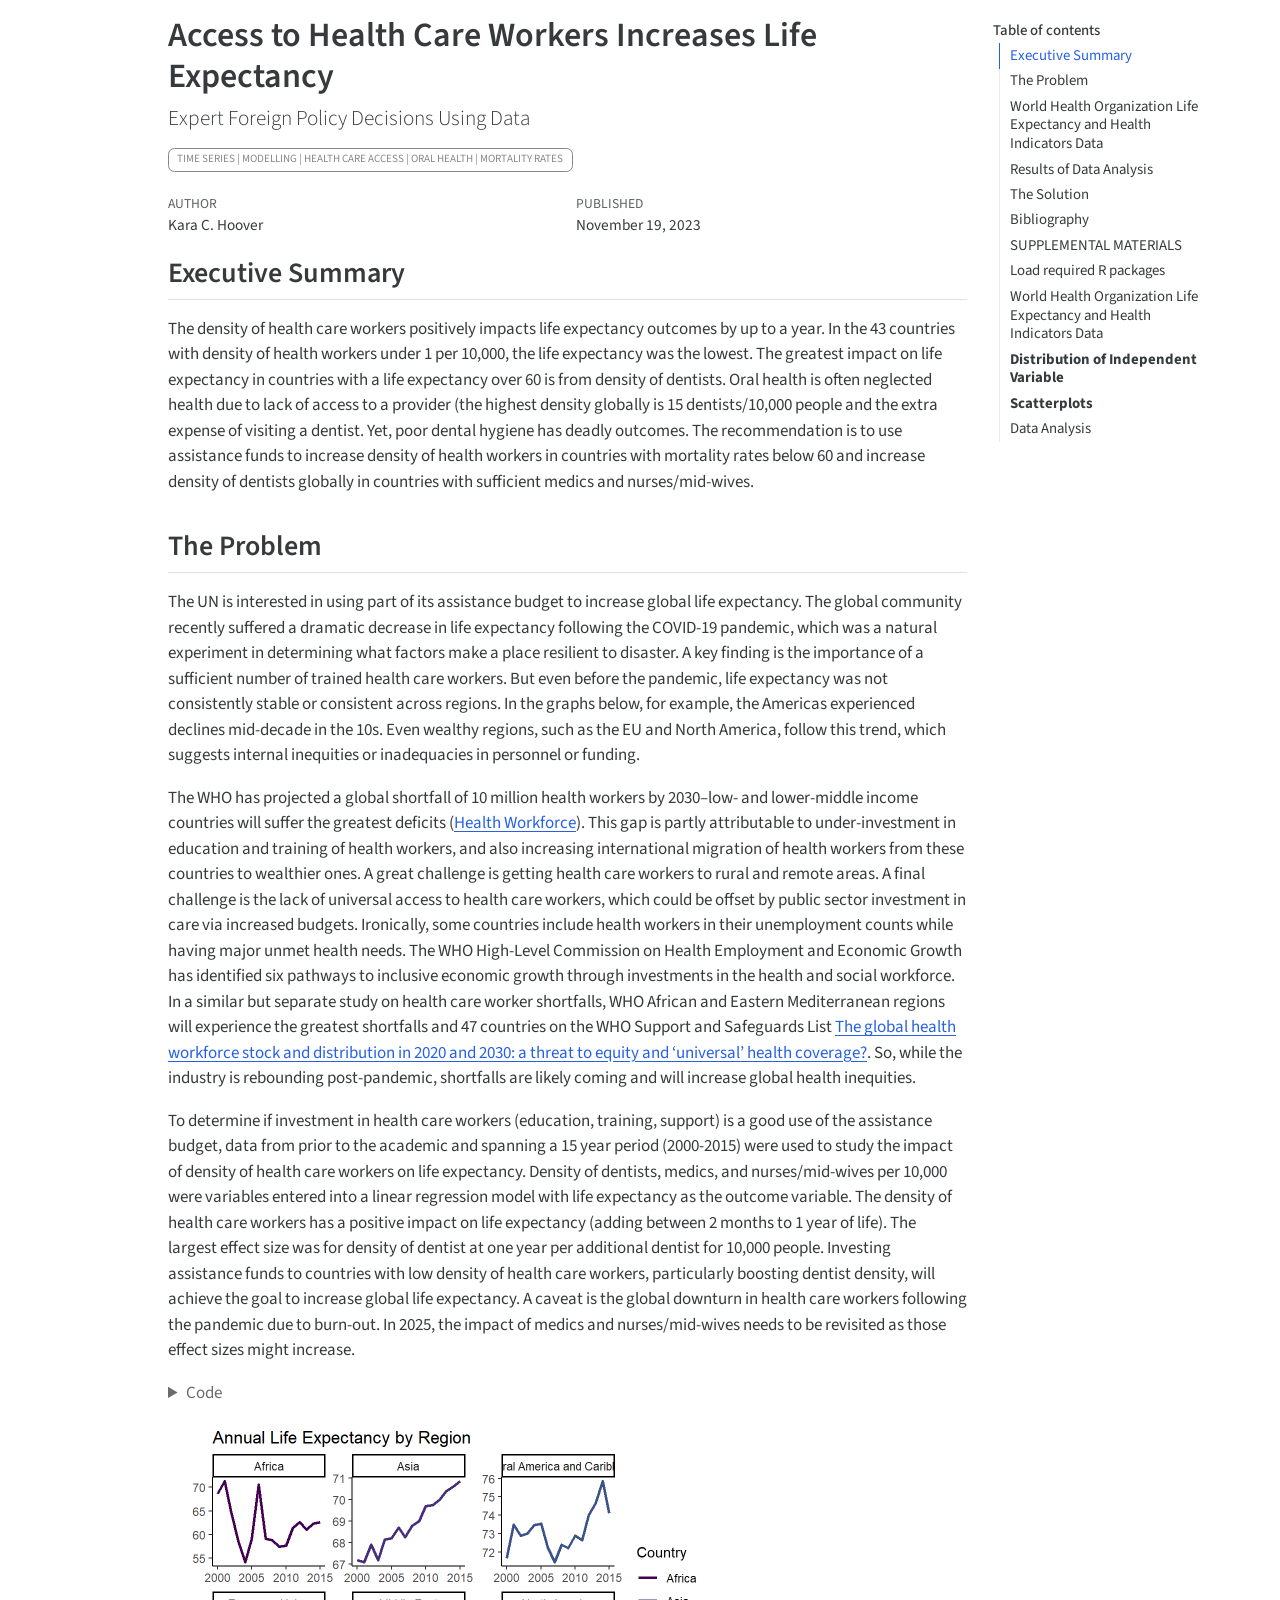
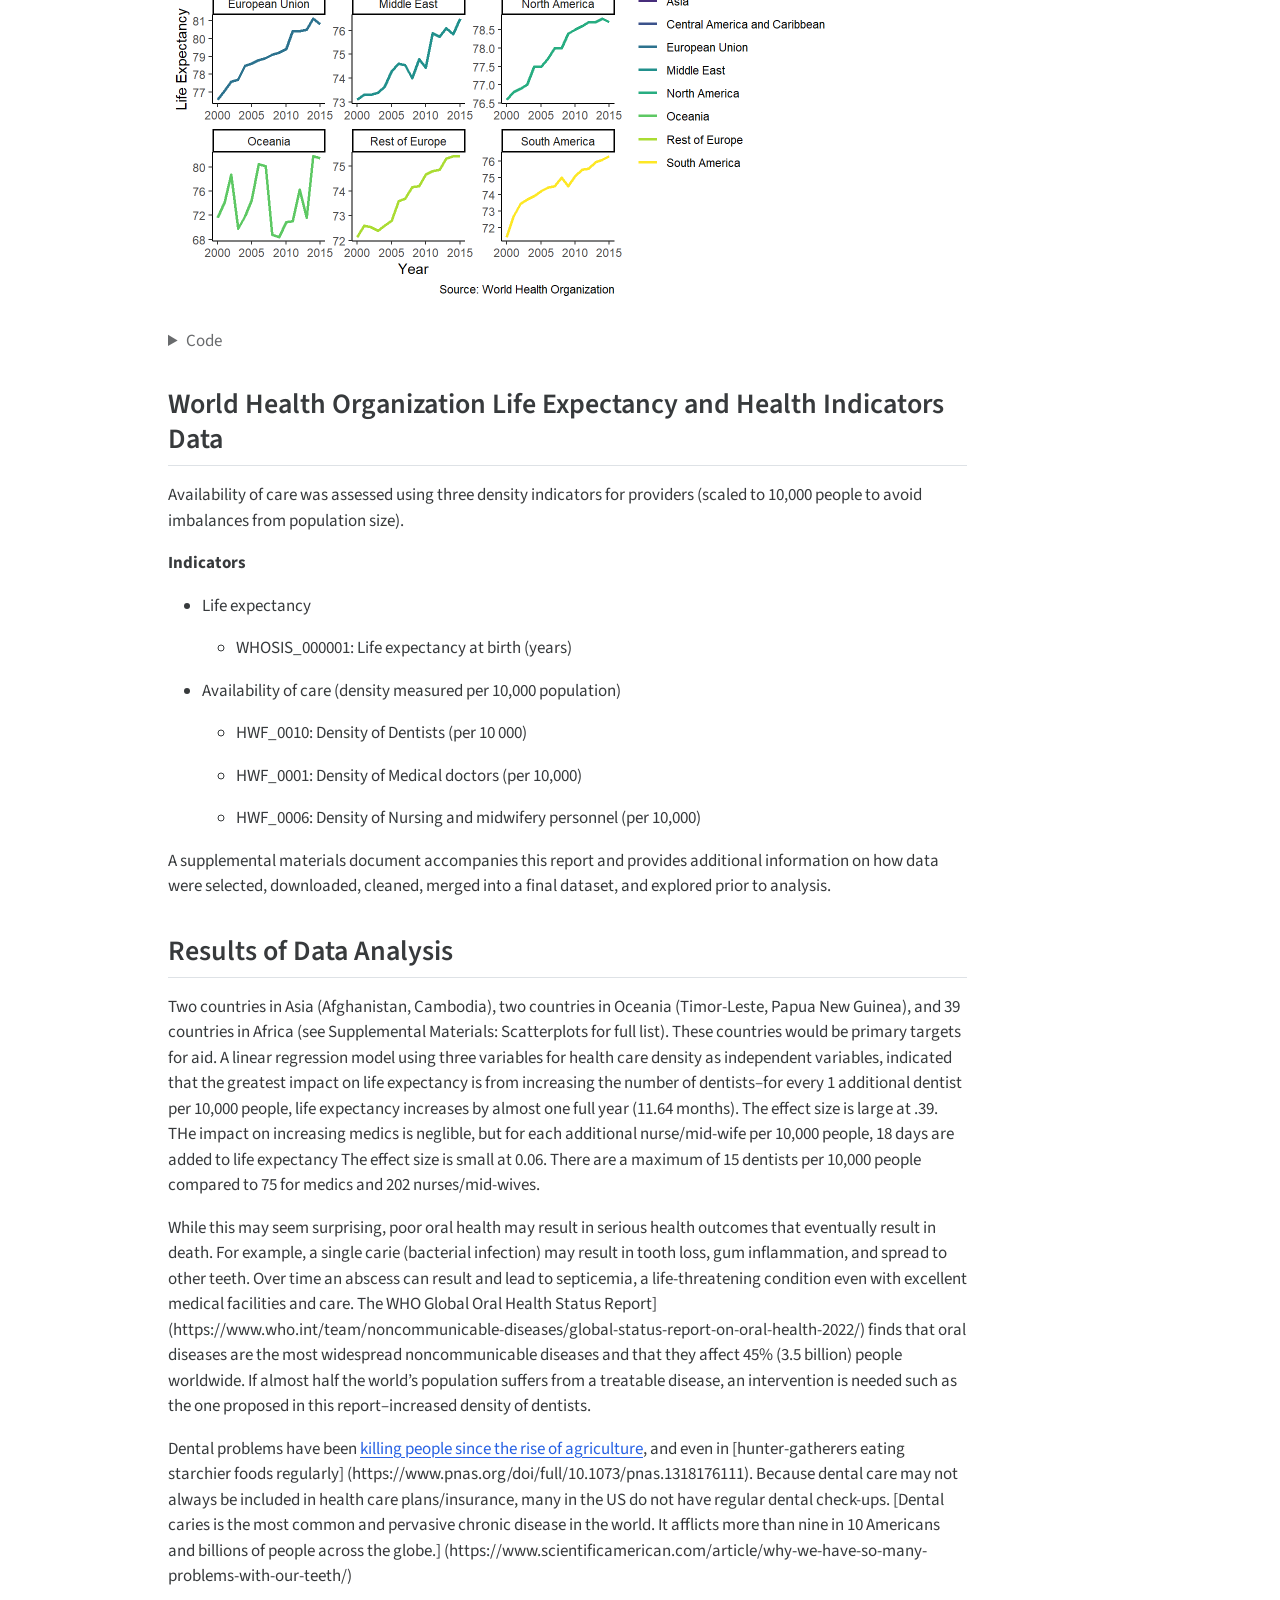
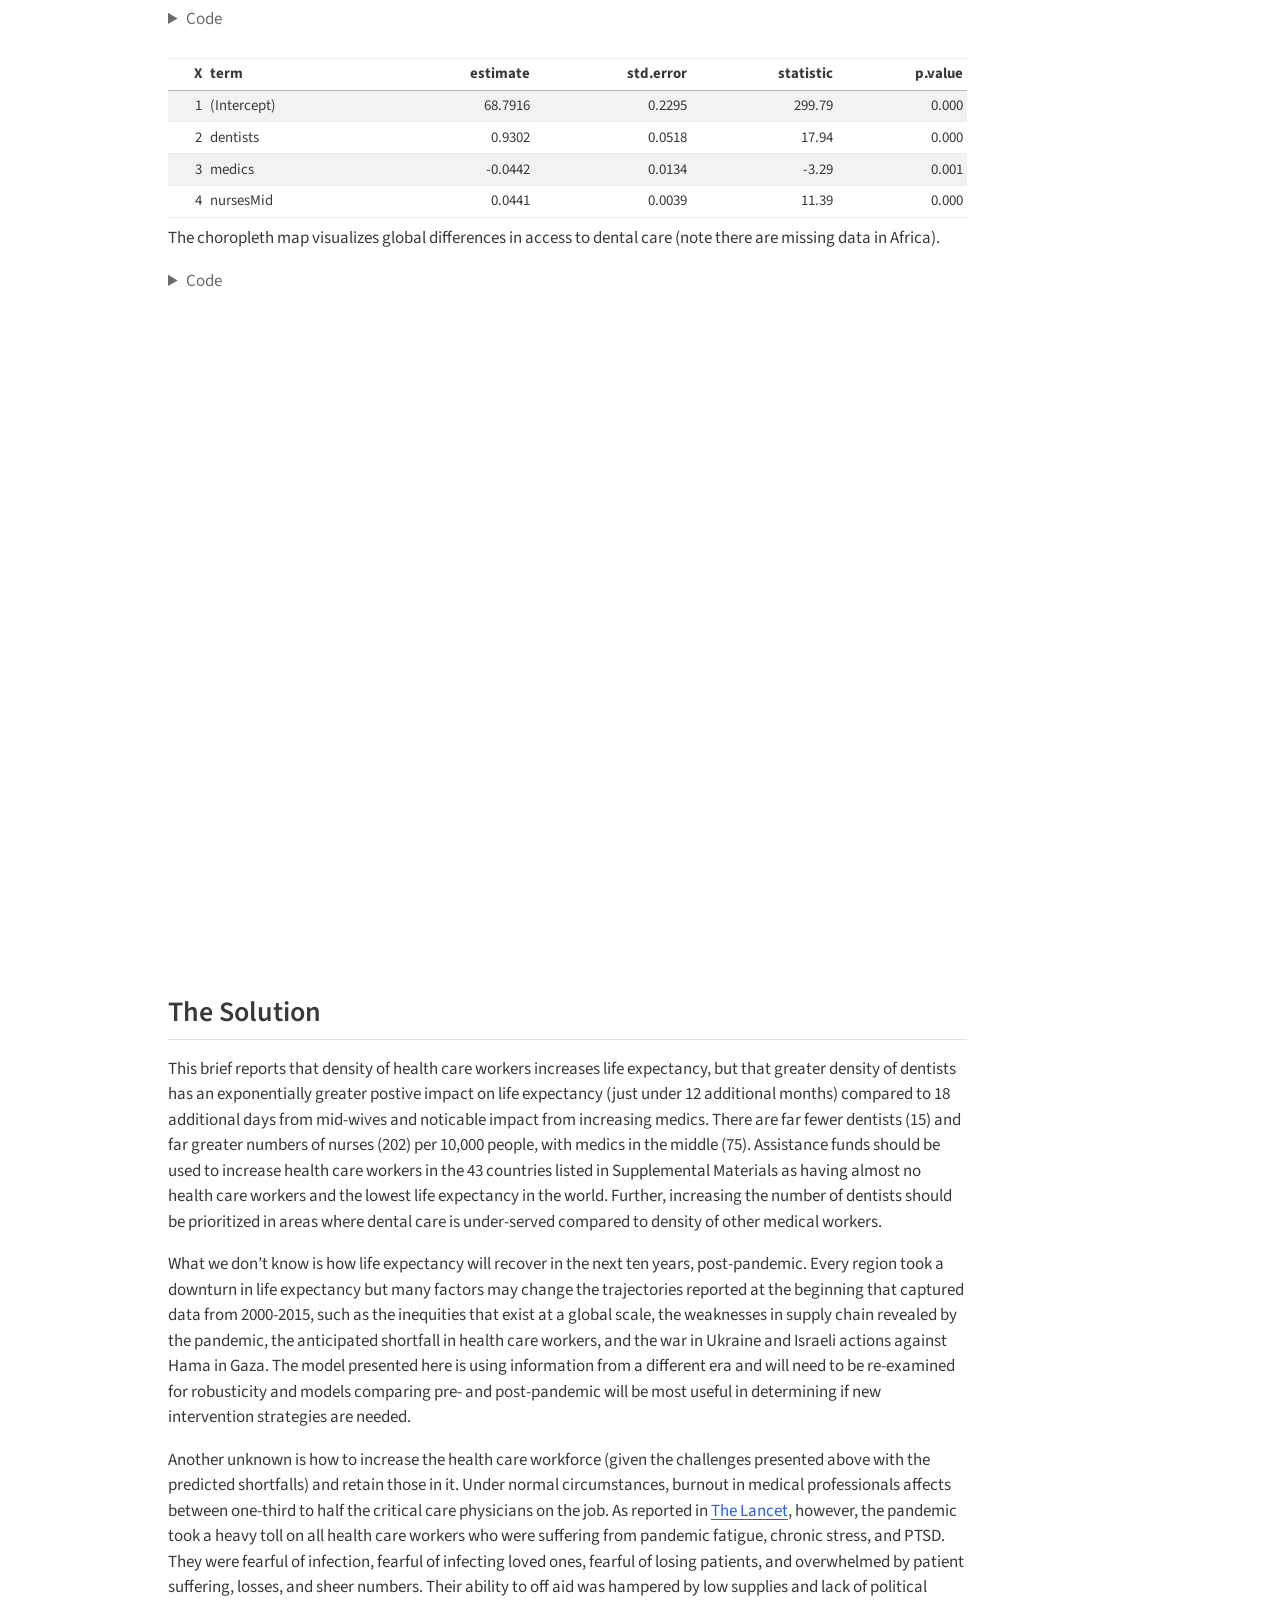
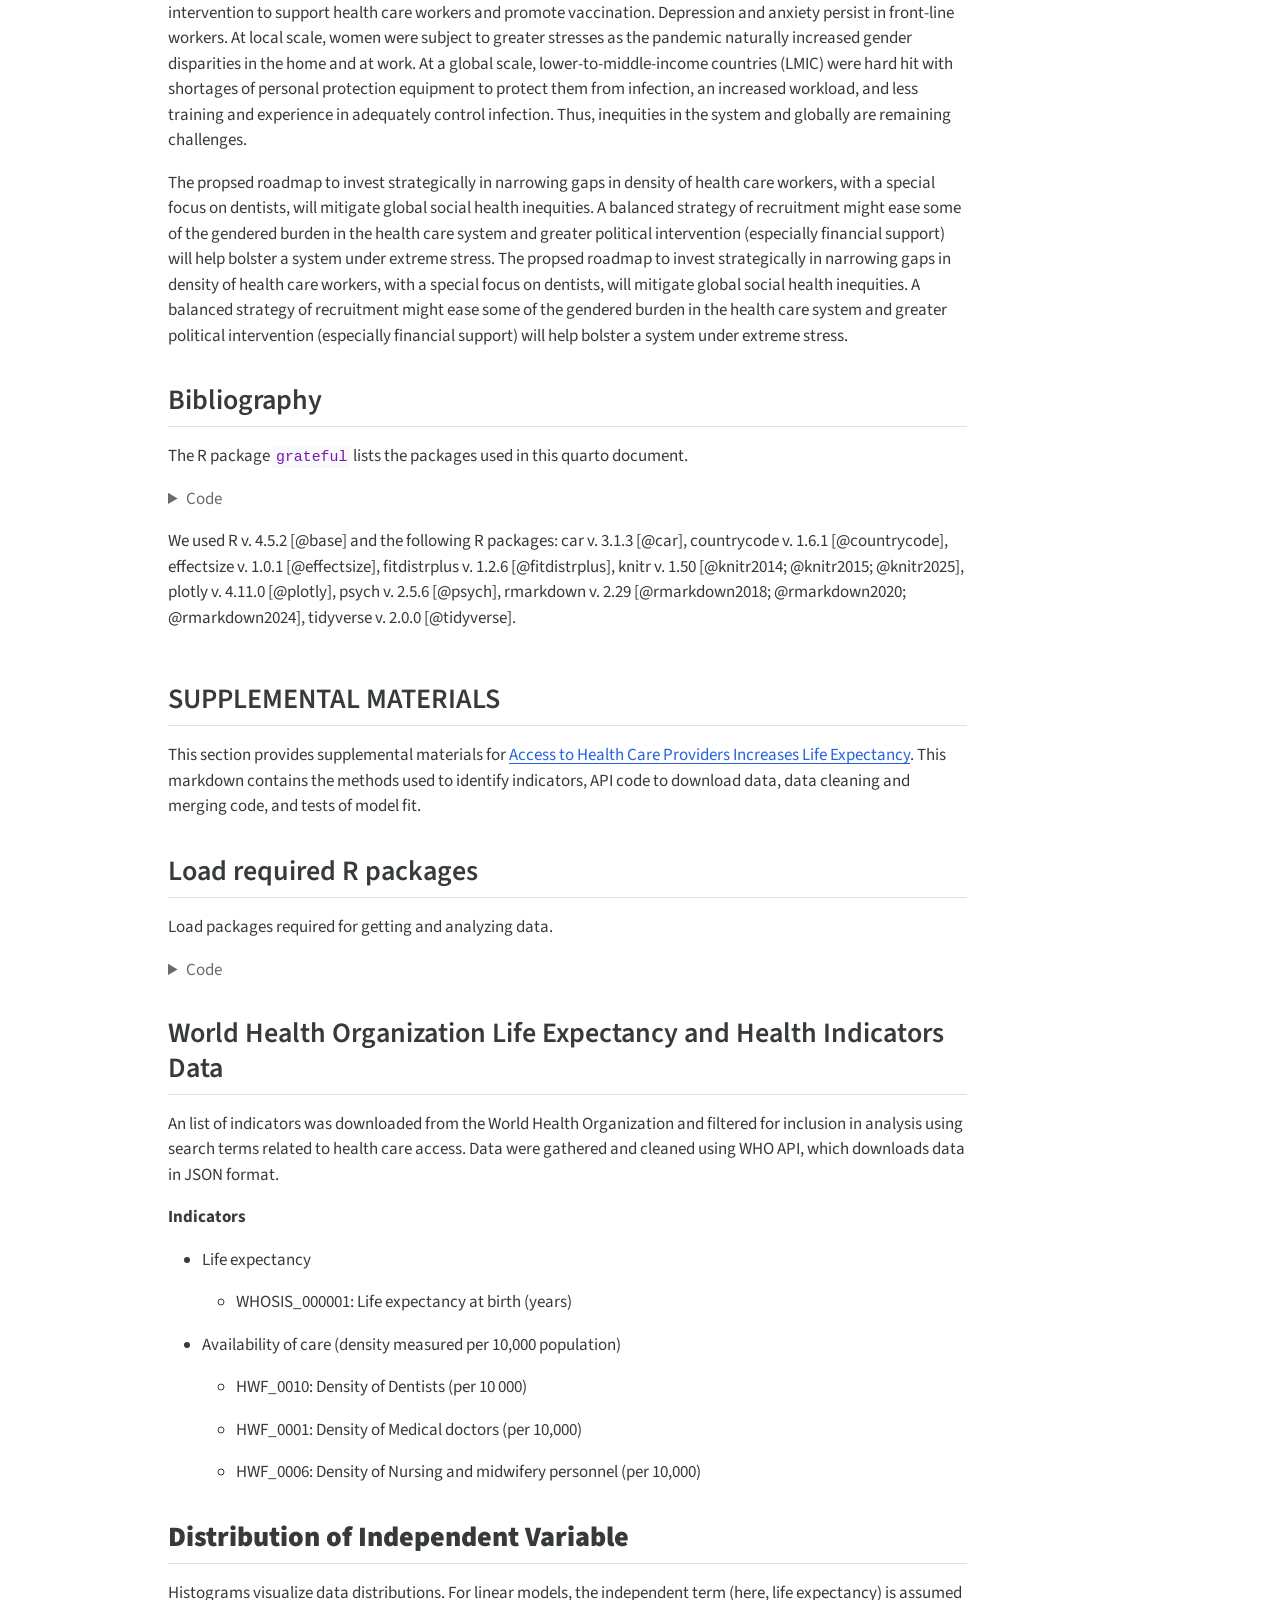
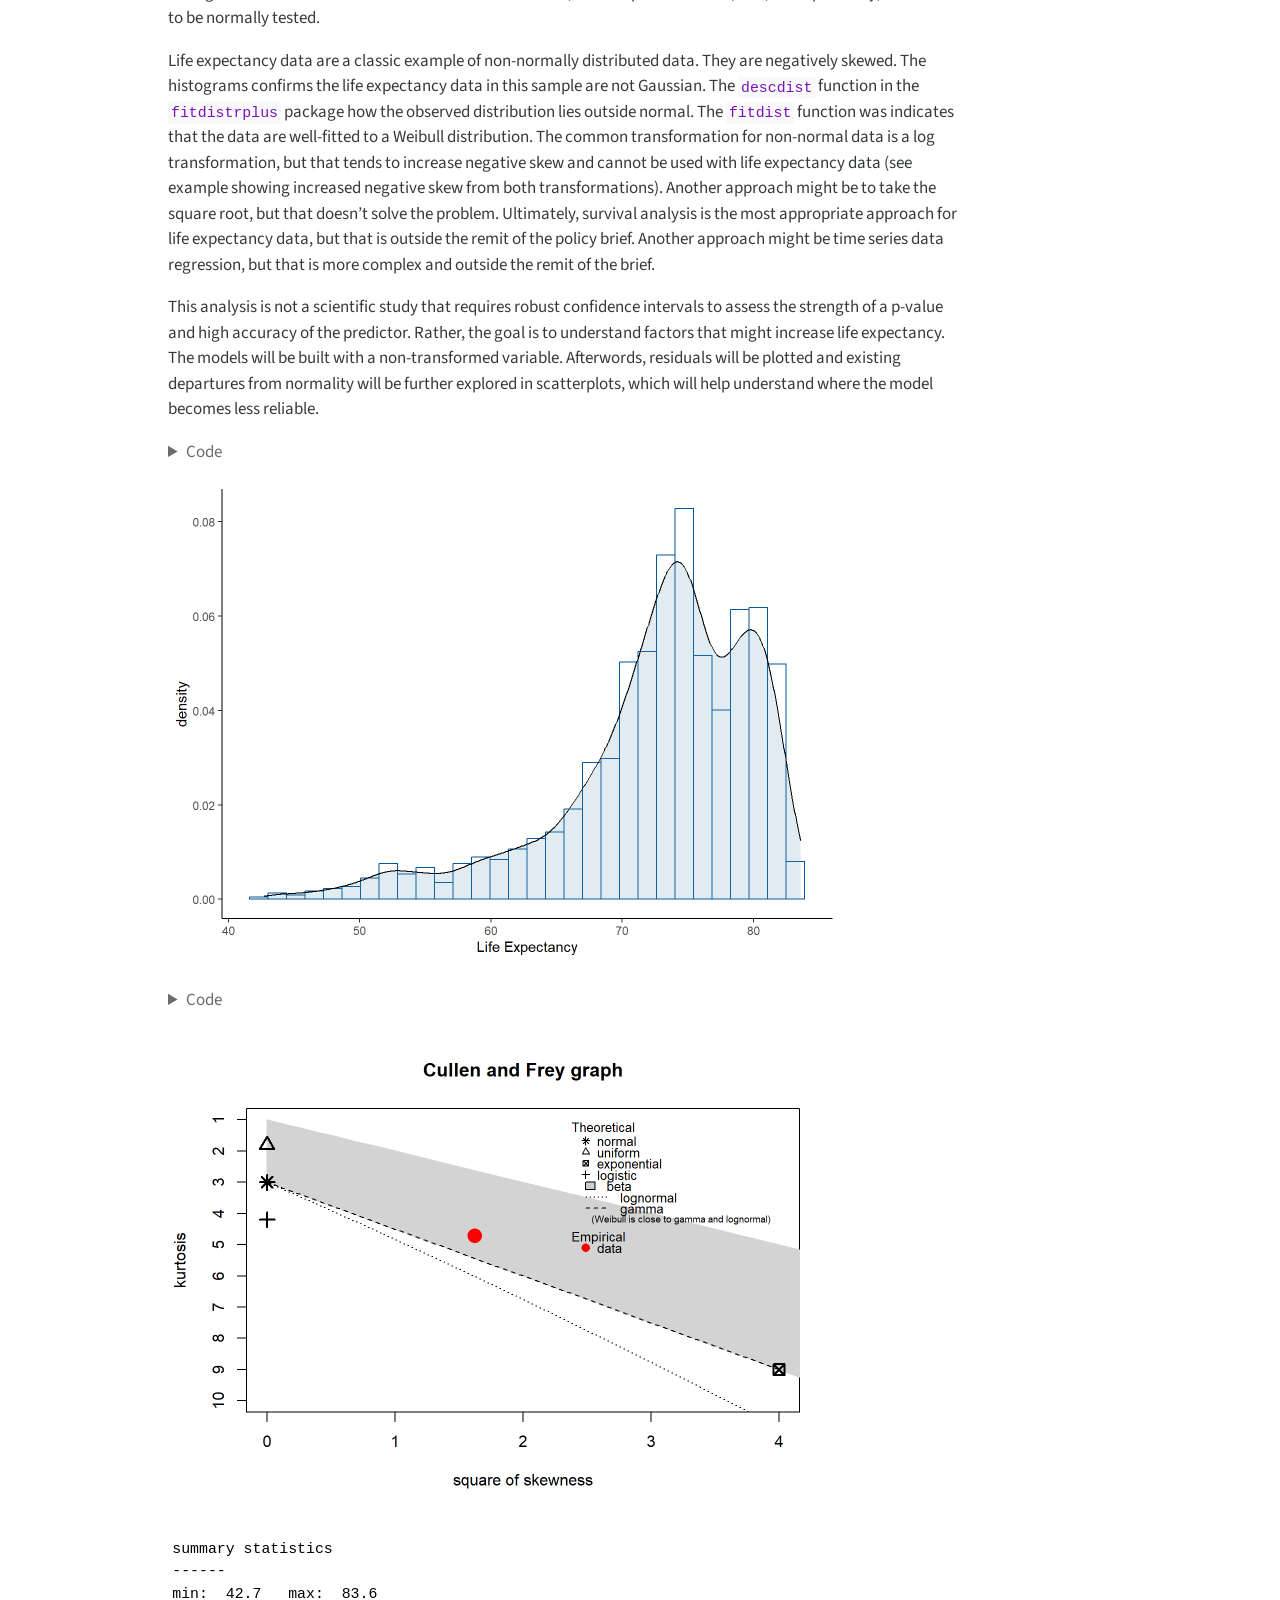
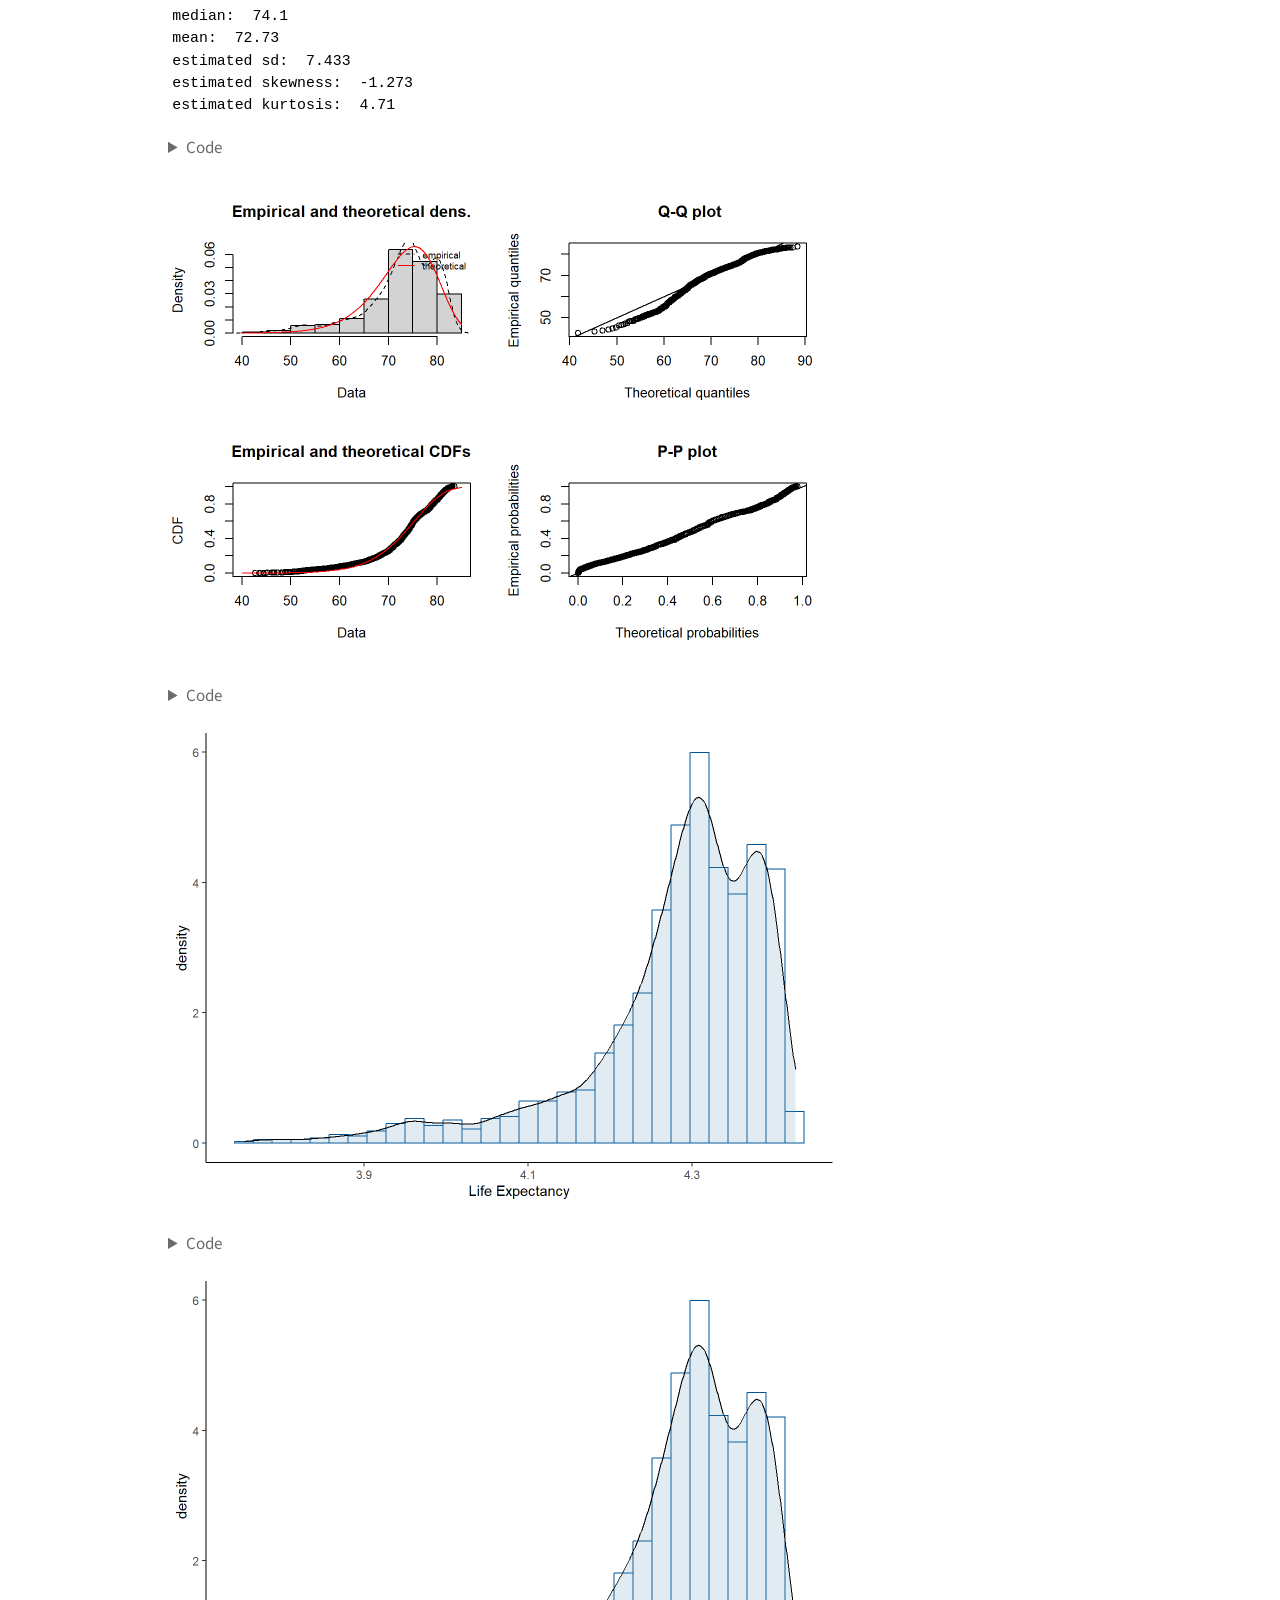
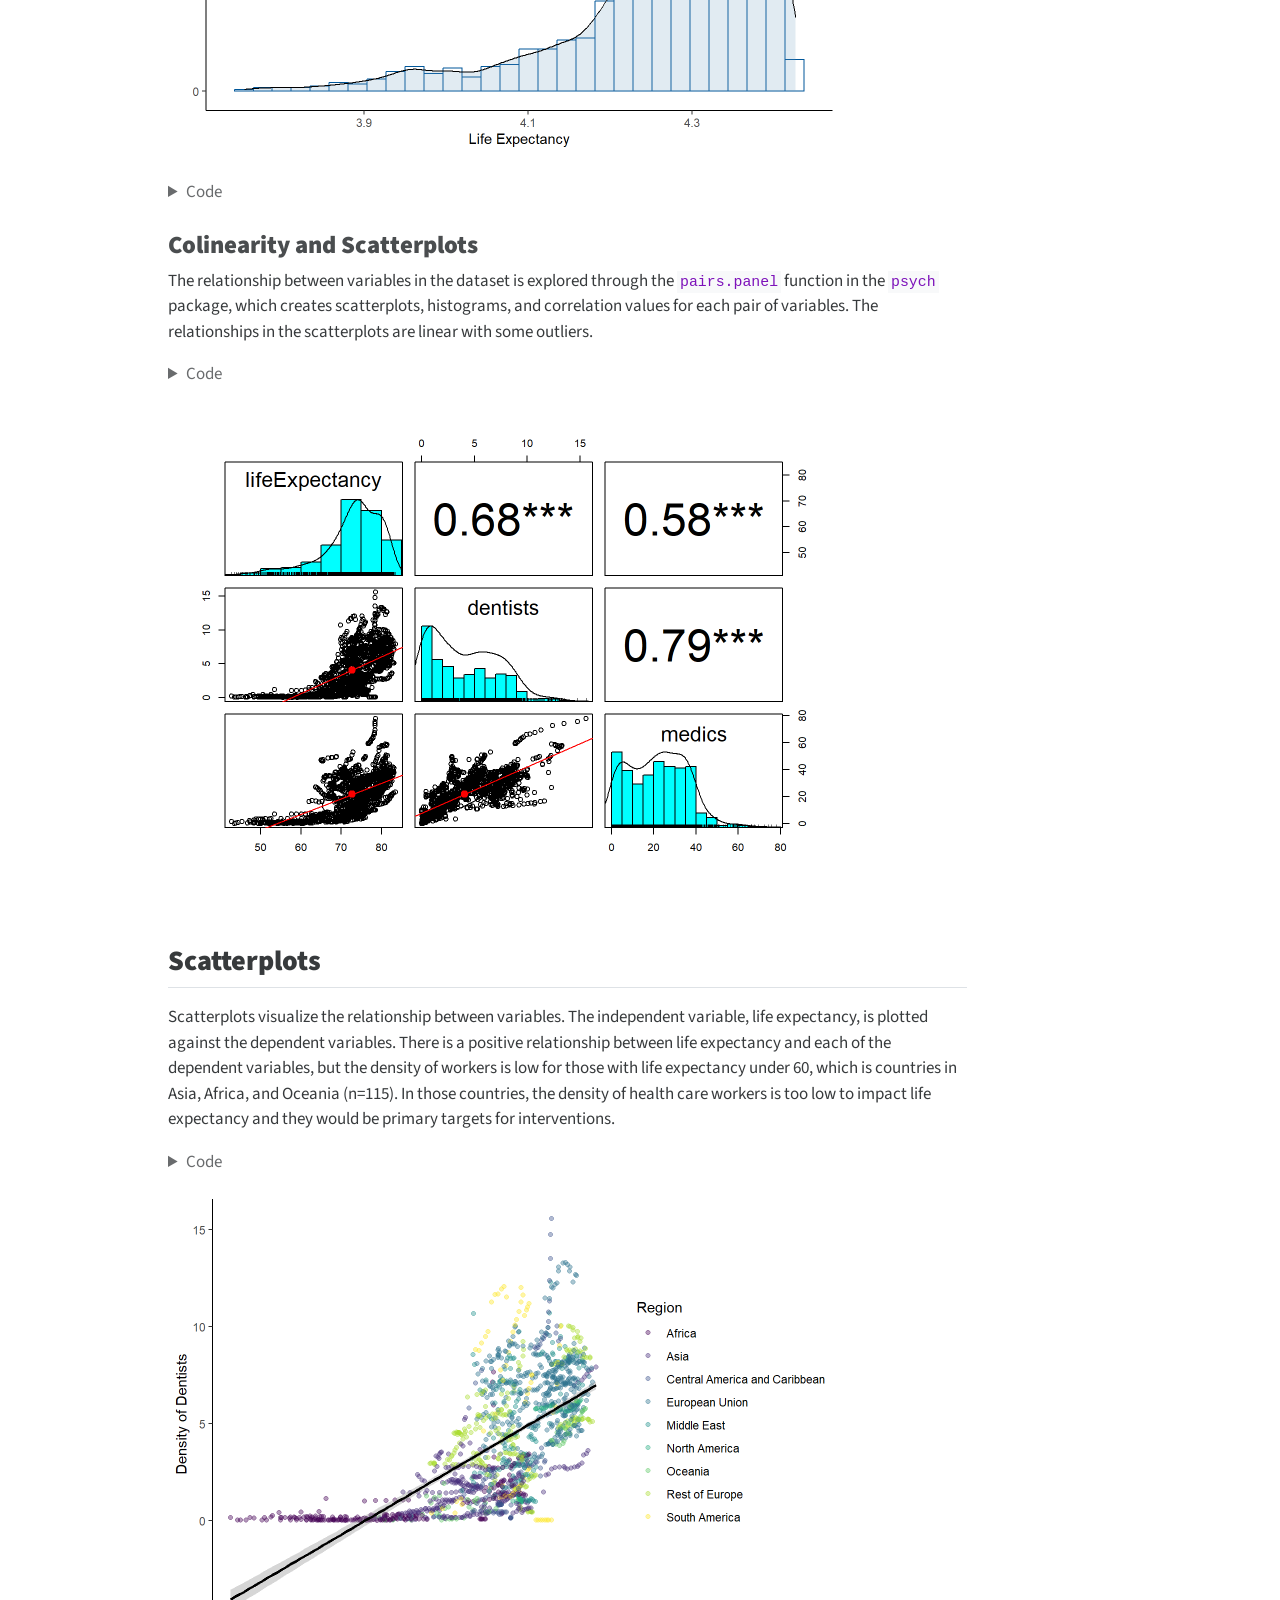
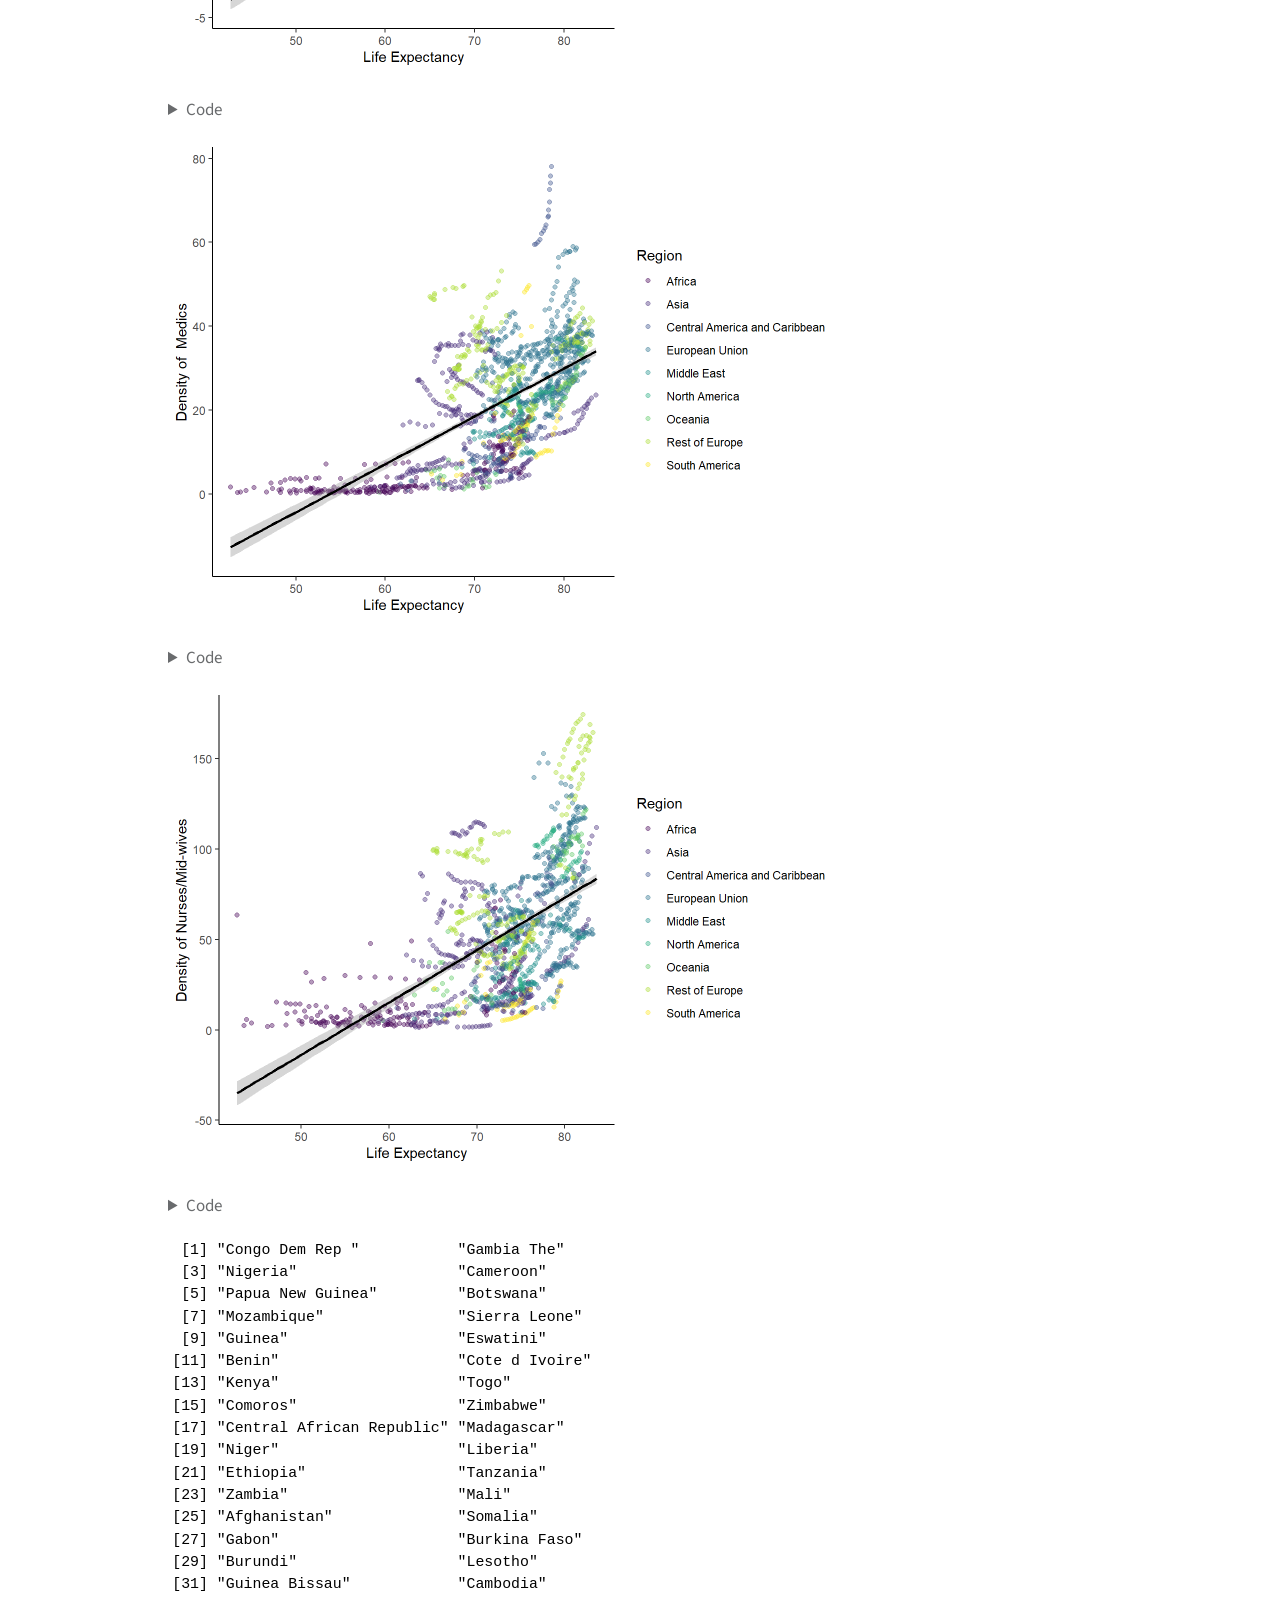
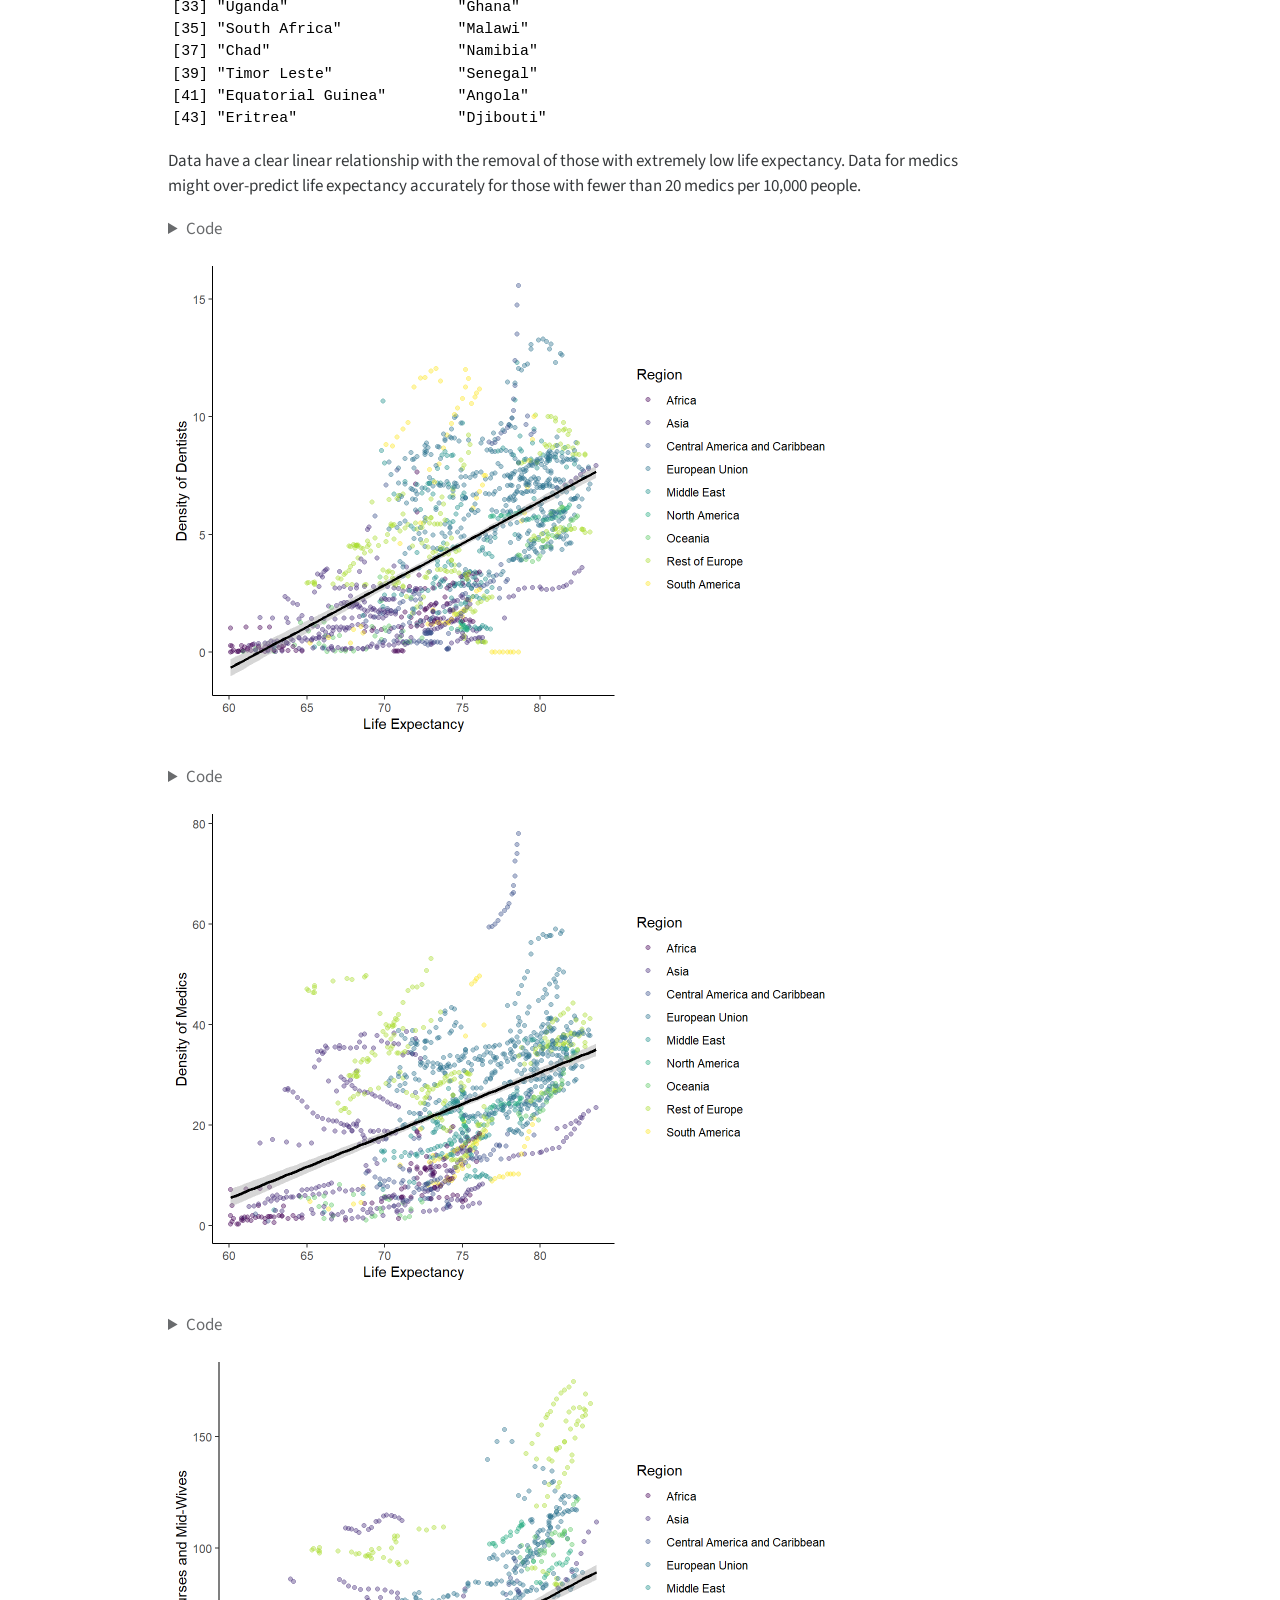
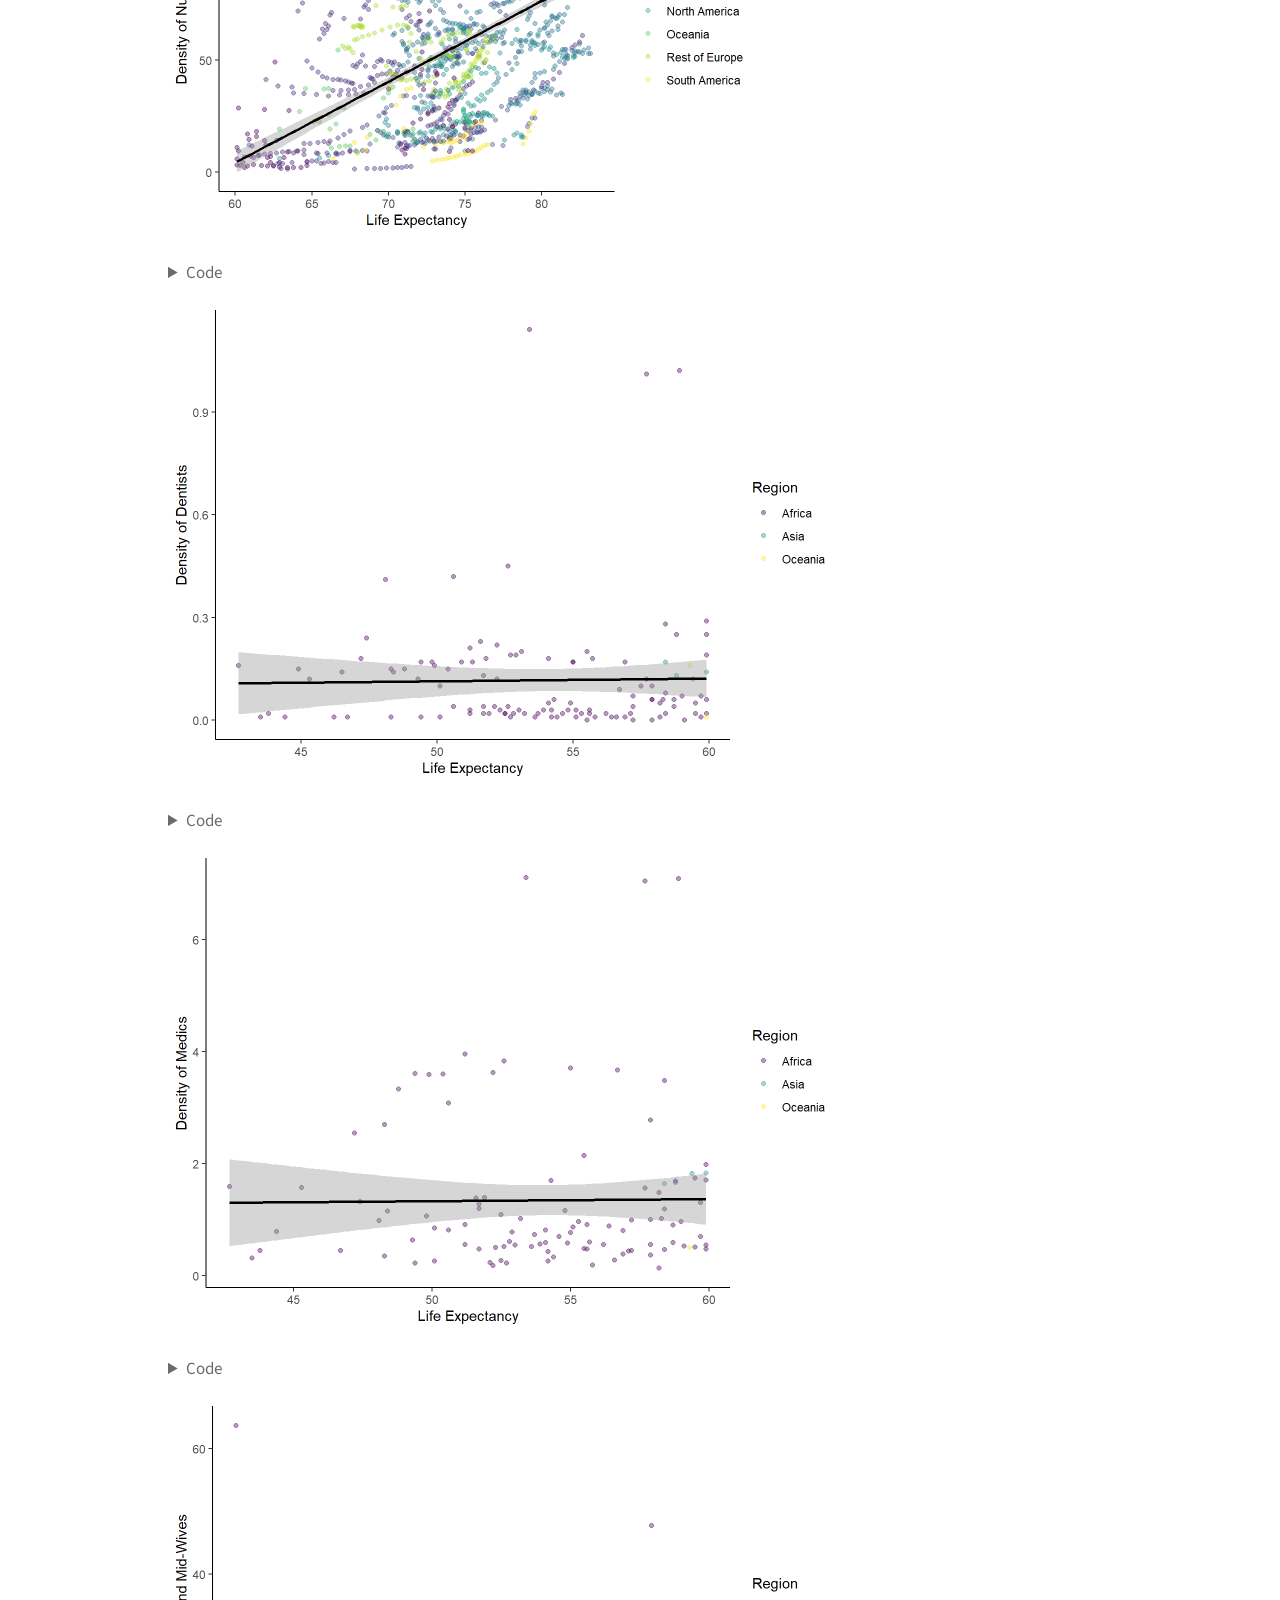
==== index.html @ 9801c282 "initial files" ====
<!DOCTYPE html>
<html xmlns="http://www.w3.org/1999/xhtml" lang="en" xml:lang="en"><head>

<meta charset="utf-8">
<meta name="generator" content="quarto-1.4.554">

<meta name="viewport" content="width=device-width, initial-scale=1.0, user-scalable=yes">

<meta name="author" content="Kara C. Hoover">
<meta name="dcterms.date" content="2023-11-19">

<title>Access to Health Care Workers Increases Life Expectancy</title>
<style>
code{white-space: pre-wrap;}
span.smallcaps{font-variant: small-caps;}
div.columns{display: flex; gap: min(4vw, 1.5em);}
div.column{flex: auto; overflow-x: auto;}
div.hanging-indent{margin-left: 1.5em; text-indent: -1.5em;}
ul.task-list{list-style: none;}
ul.task-list li input[type="checkbox"] {
  width: 0.8em;
  margin: 0 0.8em 0.2em -1em; /* quarto-specific, see https://github.com/quarto-dev/quarto-cli/issues/4556 */ 
  vertical-align: middle;
}
/* CSS for syntax highlighting */
pre > code.sourceCode { white-space: pre; position: relative; }
pre > code.sourceCode > span { line-height: 1.25; }
pre > code.sourceCode > span:empty { height: 1.2em; }
.sourceCode { overflow: visible; }
code.sourceCode > span { color: inherit; text-decoration: inherit; }
div.sourceCode { margin: 1em 0; }
pre.sourceCode { margin: 0; }
@media screen {
div.sourceCode { overflow: auto; }
}
@media print {
pre > code.sourceCode { white-space: pre-wrap; }
pre > code.sourceCode > span { text-indent: -5em; padding-left: 5em; }
}
pre.numberSource code
  { counter-reset: source-line 0; }
pre.numberSource code > span
  { position: relative; left: -4em; counter-increment: source-line; }
pre.numberSource code > span > a:first-child::before
  { content: counter(source-line);
    position: relative; left: -1em; text-align: right; vertical-align: baseline;
    border: none; display: inline-block;
    -webkit-touch-callout: none; -webkit-user-select: none;
    -khtml-user-select: none; -moz-user-select: none;
    -ms-user-select: none; user-select: none;
    padding: 0 4px; width: 4em;
  }
pre.numberSource { margin-left: 3em;  padding-left: 4px; }
div.sourceCode
  {   }
@media screen {
pre > code.sourceCode > span > a:first-child::before { text-decoration: underline; }
}
</style>


<script src="healthCareAccess_files/libs/clipboard/clipboard.min.js"></script>
<script src="healthCareAccess_files/libs/quarto-html/quarto.js"></script>
<script src="healthCareAccess_files/libs/quarto-html/popper.min.js"></script>
<script src="healthCareAccess_files/libs/quarto-html/tippy.umd.min.js"></script>
<script src="healthCareAccess_files/libs/quarto-html/anchor.min.js"></script>
<link href="healthCareAccess_files/libs/quarto-html/tippy.css" rel="stylesheet">
<link href="healthCareAccess_files/libs/quarto-html/quarto-syntax-highlighting.css" rel="stylesheet" id="quarto-text-highlighting-styles">
<script src="healthCareAccess_files/libs/bootstrap/bootstrap.min.js"></script>
<link href="healthCareAccess_files/libs/bootstrap/bootstrap-icons.css" rel="stylesheet">
<link href="healthCareAccess_files/libs/bootstrap/bootstrap.min.css" rel="stylesheet" id="quarto-bootstrap" data-mode="light">
<link href="healthCareAccess_files/libs/htmltools-fill-0.5.8.1/fill.css" rel="stylesheet">

<script src="healthCareAccess_files/libs/htmlwidgets-1.6.4/htmlwidgets.js"></script>

<script src="healthCareAccess_files/libs/plotly-binding-4.11.0/plotly.js"></script>

<script src="healthCareAccess_files/libs/typedarray-0.1/typedarray.min.js"></script>

<script src="healthCareAccess_files/libs/jquery-3.5.1/jquery.min.js"></script>

<link href="healthCareAccess_files/libs/crosstalk-1.2.1/css/crosstalk.min.css" rel="stylesheet">

<script src="healthCareAccess_files/libs/crosstalk-1.2.1/js/crosstalk.min.js"></script>

<link href="healthCareAccess_files/libs/plotly-htmlwidgets-css-2.11.1/plotly-htmlwidgets.css" rel="stylesheet">

<script src="healthCareAccess_files/libs/plotly-main-2.11.1/plotly-latest.min.js"></script>



</head>

<body>

<div id="quarto-content" class="page-columns page-rows-contents page-layout-article">
<div id="quarto-margin-sidebar" class="sidebar margin-sidebar">
  <nav id="TOC" role="doc-toc" class="toc-active">
    <h2 id="toc-title">Table of contents</h2>
   
  <ul>
  <li><a href="#executive-summary" id="toc-executive-summary" class="nav-link active" data-scroll-target="#executive-summary">Executive Summary</a></li>
  <li><a href="#the-problem" id="toc-the-problem" class="nav-link" data-scroll-target="#the-problem">The Problem</a></li>
  <li><a href="#world-health-organization-life-expectancy-and-health-indicators-data" id="toc-world-health-organization-life-expectancy-and-health-indicators-data" class="nav-link" data-scroll-target="#world-health-organization-life-expectancy-and-health-indicators-data">World Health Organization Life Expectancy and Health Indicators Data</a></li>
  <li><a href="#results-of-data-analysis" id="toc-results-of-data-analysis" class="nav-link" data-scroll-target="#results-of-data-analysis">Results of Data Analysis</a></li>
  <li><a href="#the-solution" id="toc-the-solution" class="nav-link" data-scroll-target="#the-solution">The Solution</a></li>
  <li><a href="#bibliography" id="toc-bibliography" class="nav-link" data-scroll-target="#bibliography">Bibliography</a></li>
  <li><a href="#supplemental-materials" id="toc-supplemental-materials" class="nav-link" data-scroll-target="#supplemental-materials">SUPPLEMENTAL MATERIALS</a></li>
  <li><a href="#load-required-r-packages" id="toc-load-required-r-packages" class="nav-link" data-scroll-target="#load-required-r-packages">Load required R packages</a></li>
  <li><a href="#world-health-organization-life-expectancy-and-health-indicators-data-1" id="toc-world-health-organization-life-expectancy-and-health-indicators-data-1" class="nav-link" data-scroll-target="#world-health-organization-life-expectancy-and-health-indicators-data-1">World Health Organization Life Expectancy and Health Indicators Data</a></li>
  <li><a href="#distribution-of-independent-variable" id="toc-distribution-of-independent-variable" class="nav-link" data-scroll-target="#distribution-of-independent-variable"><strong>Distribution of Independent Variable</strong></a>
  <ul class="collapse">
  <li><a href="#colinearity-and-scatterplots" id="toc-colinearity-and-scatterplots" class="nav-link" data-scroll-target="#colinearity-and-scatterplots"><strong>Colinearity and Scatterplots</strong></a></li>
  </ul></li>
  <li><a href="#scatterplots" id="toc-scatterplots" class="nav-link" data-scroll-target="#scatterplots"><strong>Scatterplots</strong></a></li>
  <li><a href="#data-analysis" id="toc-data-analysis" class="nav-link" data-scroll-target="#data-analysis">Data Analysis</a></li>
  </ul>
</nav>
</div>
<main class="content" id="quarto-document-content">

<header id="title-block-header" class="quarto-title-block default">
<div class="quarto-title">
<h1 class="title">Access to Health Care Workers Increases Life Expectancy</h1>
<p class="subtitle lead">Expert Foreign Policy Decisions Using Data</p>
  <div class="quarto-categories">
    <div class="quarto-category">time series | modelling | health care access | oral health | mortality rates</div>
  </div>
  </div>



<div class="quarto-title-meta">

    <div>
    <div class="quarto-title-meta-heading">Author</div>
    <div class="quarto-title-meta-contents">
             <p>Kara C. Hoover </p>
          </div>
  </div>
    
    <div>
    <div class="quarto-title-meta-heading">Published</div>
    <div class="quarto-title-meta-contents">
      <p class="date">November 19, 2023</p>
    </div>
  </div>
  
    
  </div>
  


</header>


<section id="executive-summary" class="level2">
<h2 class="anchored" data-anchor-id="executive-summary">Executive Summary</h2>
<p>The density of health care workers positively impacts life expectancy outcomes by up to a year. In the 43 countries with density of health workers under 1 per 10,000, the life expectancy was the lowest. The greatest impact on life expectancy in countries with a life expectancy over 60 is from density of dentists. Oral health is often neglected health due to lack of access to a provider (the highest density globally is 15 dentists/10,000 people and the extra expense of visiting a dentist. Yet, poor dental hygiene has deadly outcomes. The recommendation is to use assistance funds to increase density of health workers in countries with mortality rates below 60 and increase density of dentists globally in countries with sufficient medics and nurses/mid-wives.</p>
</section>
<section id="the-problem" class="level2">
<h2 class="anchored" data-anchor-id="the-problem">The Problem</h2>
<p>The UN is interested in using part of its assistance budget to increase global life expectancy. The global community recently suffered a dramatic decrease in life expectancy following the COVID-19 pandemic, which was a natural experiment in determining what factors make a place resilient to disaster. A key finding is the importance of a sufficient number of trained health care workers. But even before the pandemic, life expectancy was not consistently stable or consistent across regions. In the graphs below, for example, the Americas experienced declines mid-decade in the 10s. Even wealthy regions, such as the EU and North America, follow this trend, which suggests internal inequities or inadequacies in personnel or funding.</p>
<p>The WHO has projected a global shortfall of 10 million health workers by 2030–low- and lower-middle income countries will suffer the greatest deficits (<a href="https://www.who.int/health-topics/health-workforce#tab=tab_1">Health Workforce</a>). This gap is partly attributable to under-investment in education and training of health workers, and also increasing international migration of health workers from these countries to wealthier ones. A great challenge is getting health care workers to rural and remote areas. A final challenge is the lack of universal access to health care workers, which could be offset by public sector investment in care via increased budgets. Ironically, some countries include health workers in their unemployment counts while having major unmet health needs. The WHO High-Level Commission on Health Employment and Economic Growth has identified six pathways to inclusive economic growth through investments in the health and social workforce. In a similar but separate study on health care worker shortfalls, WHO African and Eastern Mediterranean regions will experience the greatest shortfalls and 47 countries on the WHO Support and Safeguards List <a href="https://gh.bmj.com/content/7/6/e009316">The global health workforce stock and distribution in 2020 and 2030: a threat to equity and ‘universal’ health coverage?</a>. So, while the industry is rebounding post-pandemic, shortfalls are likely coming and will increase global health inequities.</p>
<p>To determine if investment in health care workers (education, training, support) is a good use of the assistance budget, data from prior to the academic and spanning a 15 year period (2000-2015) were used to study the impact of density of health care workers on life expectancy. Density of dentists, medics, and nurses/mid-wives per 10,000 were variables entered into a linear regression model with life expectancy as the outcome variable. The density of health care workers has a positive impact on life expectancy (adding between 2 months to 1 year of life). The largest effect size was for density of dentist at one year per additional dentist for 10,000 people. Investing assistance funds to countries with low density of health care workers, particularly boosting dentist density, will achieve the goal to increase global life expectancy. A caveat is the global downturn in health care workers following the pandemic due to burn-out. In 2025, the impact of medics and nurses/mid-wives needs to be revisited as those effect sizes might increase.</p>
<div class="cell">
<details class="code-fold">
<summary>Code</summary>
<div class="sourceCode cell-code" id="cb1"><pre class="sourceCode r code-with-copy"><code class="sourceCode r"><span id="cb1-1"><a href="#cb1-1" aria-hidden="true" tabindex="-1"></a><span class="fu">library</span>(tidyverse)</span>
<span id="cb1-2"><a href="#cb1-2" aria-hidden="true" tabindex="-1"></a><span class="co">#read data</span></span>
<span id="cb1-3"><a href="#cb1-3" aria-hidden="true" tabindex="-1"></a>expectancy <span class="ot">=</span> <span class="fu">read.csv</span>(<span class="st">'finalData-Expectency.csv'</span>)</span>
<span id="cb1-4"><a href="#cb1-4" aria-hidden="true" tabindex="-1"></a></span>
<span id="cb1-5"><a href="#cb1-5" aria-hidden="true" tabindex="-1"></a><span class="co">#summarize data by year</span></span>
<span id="cb1-6"><a href="#cb1-6" aria-hidden="true" tabindex="-1"></a>timeSeries <span class="ot">&lt;-</span> expectancy <span class="sc">|&gt;</span></span>
<span id="cb1-7"><a href="#cb1-7" aria-hidden="true" tabindex="-1"></a>  <span class="fu">group_by</span>(Region, year) <span class="sc">|&gt;</span></span>
<span id="cb1-8"><a href="#cb1-8" aria-hidden="true" tabindex="-1"></a>  dplyr<span class="sc">::</span><span class="fu">summarize</span>(</span>
<span id="cb1-9"><a href="#cb1-9" aria-hidden="true" tabindex="-1"></a>    <span class="at">lifeExpectancy =</span> <span class="fu">median</span>(lifeExpectancy, <span class="at">na.rm =</span> <span class="cn">TRUE</span>)) <span class="sc">|&gt;</span></span>
<span id="cb1-10"><a href="#cb1-10" aria-hidden="true" tabindex="-1"></a>  <span class="fu">arrange</span>(<span class="fu">desc</span>(Region))</span>
<span id="cb1-11"><a href="#cb1-11" aria-hidden="true" tabindex="-1"></a></span>
<span id="cb1-12"><a href="#cb1-12" aria-hidden="true" tabindex="-1"></a><span class="co">#dropNA by row</span></span>
<span id="cb1-13"><a href="#cb1-13" aria-hidden="true" tabindex="-1"></a>timeSeries <span class="ot">&lt;-</span> timeSeries <span class="sc">%&gt;%</span> <span class="fu">drop_na</span>(lifeExpectancy)</span>
<span id="cb1-14"><a href="#cb1-14" aria-hidden="true" tabindex="-1"></a></span>
<span id="cb1-15"><a href="#cb1-15" aria-hidden="true" tabindex="-1"></a><span class="co">#line chart with viridis color-blind friendly</span></span>
<span id="cb1-16"><a href="#cb1-16" aria-hidden="true" tabindex="-1"></a>timeSeries<span class="sc">|&gt;</span></span>
<span id="cb1-17"><a href="#cb1-17" aria-hidden="true" tabindex="-1"></a>  <span class="fu">ggplot</span>(<span class="fu">aes</span>(<span class="at">x =</span> year, <span class="at">y =</span> lifeExpectancy, <span class="at">color =</span> Region)) <span class="sc">+</span></span>
<span id="cb1-18"><a href="#cb1-18" aria-hidden="true" tabindex="-1"></a>  <span class="fu">geom_line</span>(<span class="at">linewidth =</span> <span class="dv">1</span>) <span class="sc">+</span> </span>
<span id="cb1-19"><a href="#cb1-19" aria-hidden="true" tabindex="-1"></a>  <span class="fu">labs</span>(</span>
<span id="cb1-20"><a href="#cb1-20" aria-hidden="true" tabindex="-1"></a>    <span class="at">x =</span> <span class="st">"Year"</span>, </span>
<span id="cb1-21"><a href="#cb1-21" aria-hidden="true" tabindex="-1"></a>    <span class="at">y =</span> <span class="st">"Life Expectancy"</span>, </span>
<span id="cb1-22"><a href="#cb1-22" aria-hidden="true" tabindex="-1"></a>    <span class="at">title =</span> <span class="st">'Annual Life Expectancy by Region'</span>, </span>
<span id="cb1-23"><a href="#cb1-23" aria-hidden="true" tabindex="-1"></a>    <span class="at">caption =</span> <span class="st">"Source: World Health Organization"</span>, </span>
<span id="cb1-24"><a href="#cb1-24" aria-hidden="true" tabindex="-1"></a>    <span class="at">color =</span> <span class="st">"Country"</span></span>
<span id="cb1-25"><a href="#cb1-25" aria-hidden="true" tabindex="-1"></a>  ) <span class="sc">+</span></span>
<span id="cb1-26"><a href="#cb1-26" aria-hidden="true" tabindex="-1"></a>  <span class="fu">facet_wrap</span>(<span class="fu">vars</span>(Region),<span class="at">scales =</span> <span class="st">'free'</span>, <span class="at">nrow=</span><span class="dv">3</span>) <span class="sc">+</span></span>
<span id="cb1-27"><a href="#cb1-27" aria-hidden="true" tabindex="-1"></a>  <span class="fu">scale_color_viridis_d</span>() <span class="sc">+</span></span>
<span id="cb1-28"><a href="#cb1-28" aria-hidden="true" tabindex="-1"></a>  <span class="fu">theme_classic</span>()</span></code><button title="Copy to Clipboard" class="code-copy-button"><i class="bi"></i></button></pre></div>
</details>
<div class="cell-output-display">
<div>
<figure class="figure">
<p><img src="healthCareAccess_files/figure-html/timeSeries-1.png" class="img-fluid figure-img" width="672"></p>
</figure>
</div>
</div>
<details class="code-fold">
<summary>Code</summary>
<div class="sourceCode cell-code" id="cb2"><pre class="sourceCode r code-with-copy"><code class="sourceCode r"><span id="cb2-1"><a href="#cb2-1" aria-hidden="true" tabindex="-1"></a><span class="co">#tidy</span></span>
<span id="cb2-2"><a href="#cb2-2" aria-hidden="true" tabindex="-1"></a><span class="fu">rm</span>(timeSeries)</span></code><button title="Copy to Clipboard" class="code-copy-button"><i class="bi"></i></button></pre></div>
</details>
</div>
</section>
<section id="world-health-organization-life-expectancy-and-health-indicators-data" class="level2">
<h2 class="anchored" data-anchor-id="world-health-organization-life-expectancy-and-health-indicators-data">World Health Organization Life Expectancy and Health Indicators Data</h2>
<p>Availability of care was assessed using three density indicators for providers (scaled to 10,000 people to avoid imbalances from population size).</p>
<p><strong>Indicators</strong></p>
<ul>
<li><p>Life expectancy</p>
<ul>
<li>WHOSIS_000001: Life expectancy at birth (years)</li>
</ul></li>
<li><p>Availability of care (density measured per 10,000 population)</p>
<ul>
<li><p>HWF_0010: Density of Dentists (per 10 000)</p></li>
<li><p>HWF_0001: Density of Medical doctors (per 10,000)</p></li>
<li><p>HWF_0006: Density of Nursing and midwifery personnel (per 10,000)</p></li>
</ul></li>
</ul>
<p>A supplemental materials document accompanies this report and provides additional information on how data were selected, downloaded, cleaned, merged into a final dataset, and explored prior to analysis.</p>
</section>
<section id="results-of-data-analysis" class="level2">
<h2 class="anchored" data-anchor-id="results-of-data-analysis">Results of Data Analysis</h2>
<p>Two countries in Asia (Afghanistan, Cambodia), two countries in Oceania (Timor-Leste, Papua New Guinea), and 39 countries in Africa (see Supplemental Materials: Scatterplots for full list). These countries would be primary targets for aid. A linear regression model using three variables for health care density as independent variables, indicated that the greatest impact on life expectancy is from increasing the number of dentists–for every 1 additional dentist per 10,000 people, life expectancy increases by almost one full year (11.64 months). The effect size is large at .39. THe impact on increasing medics is neglible, but for each additional nurse/mid-wife per 10,000 people, 18 days are added to life expectancy The effect size is small at 0.06. There are a maximum of 15 dentists per 10,000 people compared to 75 for medics and 202 nurses/mid-wives.</p>
<p>While this may seem surprising, poor oral health may result in serious health outcomes that eventually result in death. For example, a single carie (bacterial infection) may result in tooth loss, gum inflammation, and spread to other teeth. Over time an abscess can result and lead to septicemia, a life-threatening condition even with excellent medical facilities and care. The WHO Global Oral Health Status Report](https://www.who.int/team/noncommunicable-diseases/global-status-report-on-oral-health-2022/) finds that oral diseases are the most widespread noncommunicable diseases and that they affect 45% (3.5 billion) people worldwide. If almost half the world’s population suffers from a treatable disease, an intervention is needed such as the one proposed in this report–increased density of dentists.</p>
<p>Dental problems have been <a href="">killing people since the rise of agriculture</a>, and even in [hunter-gatherers eating starchier foods regularly] (https://www.pnas.org/doi/full/10.1073/pnas.1318176111). Because dental care may not always be included in health care plans/insurance, many in the US do not have regular dental check-ups. [Dental caries is the most common and pervasive chronic disease in the world. It afflicts more than nine in 10 Americans and billions of people across the globe.] (https://www.scientificamerican.com/article/why-we-have-so-many-problems-with-our-teeth/)</p>
<div class="cell">
<details class="code-fold">
<summary>Code</summary>
<div class="sourceCode cell-code" id="cb3"><pre class="sourceCode r code-with-copy"><code class="sourceCode r"><span id="cb3-1"><a href="#cb3-1" aria-hidden="true" tabindex="-1"></a><span class="fu">library</span>(tidyverse); <span class="fu">library</span>(readxl);<span class="fu">library</span>(grateful)</span>
<span id="cb3-2"><a href="#cb3-2" aria-hidden="true" tabindex="-1"></a></span>
<span id="cb3-3"><a href="#cb3-3" aria-hidden="true" tabindex="-1"></a>knitr<span class="sc">::</span><span class="fu">kable</span>(<span class="fu">read.csv</span>(<span class="st">'hoover-brief-results.csv'</span>))</span></code><button title="Copy to Clipboard" class="code-copy-button"><i class="bi"></i></button></pre></div>
</details>
<div class="cell-output-display">
<table class="table table-sm table-striped small">
<thead>
<tr class="header">
<th style="text-align: right;">X</th>
<th style="text-align: left;">term</th>
<th style="text-align: right;">estimate</th>
<th style="text-align: right;">std.error</th>
<th style="text-align: right;">statistic</th>
<th style="text-align: right;">p.value</th>
</tr>
</thead>
<tbody>
<tr class="odd">
<td style="text-align: right;">1</td>
<td style="text-align: left;">(Intercept)</td>
<td style="text-align: right;">68.7916</td>
<td style="text-align: right;">0.2295</td>
<td style="text-align: right;">299.79</td>
<td style="text-align: right;">0.000</td>
</tr>
<tr class="even">
<td style="text-align: right;">2</td>
<td style="text-align: left;">dentists</td>
<td style="text-align: right;">0.9302</td>
<td style="text-align: right;">0.0518</td>
<td style="text-align: right;">17.94</td>
<td style="text-align: right;">0.000</td>
</tr>
<tr class="odd">
<td style="text-align: right;">3</td>
<td style="text-align: left;">medics</td>
<td style="text-align: right;">-0.0442</td>
<td style="text-align: right;">0.0134</td>
<td style="text-align: right;">-3.29</td>
<td style="text-align: right;">0.001</td>
</tr>
<tr class="even">
<td style="text-align: right;">4</td>
<td style="text-align: left;">nursesMid</td>
<td style="text-align: right;">0.0441</td>
<td style="text-align: right;">0.0039</td>
<td style="text-align: right;">11.39</td>
<td style="text-align: right;">0.000</td>
</tr>
</tbody>
</table>
</div>
</div>
<p>The choropleth map visualizes global differences in access to dental care (note there are missing data in Africa).</p>
<div class="cell">
<details class="code-fold">
<summary>Code</summary>
<div class="sourceCode cell-code" id="cb4"><pre class="sourceCode r code-with-copy"><code class="sourceCode r"><span id="cb4-1"><a href="#cb4-1" aria-hidden="true" tabindex="-1"></a><span class="co">#map of dentist density</span></span>
<span id="cb4-2"><a href="#cb4-2" aria-hidden="true" tabindex="-1"></a><span class="fu">library</span>(plotly)</span>
<span id="cb4-3"><a href="#cb4-3" aria-hidden="true" tabindex="-1"></a>dentDensity <span class="ot">&lt;-</span> expectancy <span class="sc">|&gt;</span> dplyr<span class="sc">::</span><span class="fu">select</span>(Country,iso3,dentists)</span>
<span id="cb4-4"><a href="#cb4-4" aria-hidden="true" tabindex="-1"></a>l <span class="ot">&lt;-</span> <span class="fu">list</span>(<span class="at">color =</span> <span class="fu">toRGB</span>(<span class="st">"grey"</span>), <span class="at">width =</span> <span class="fl">0.5</span>)</span>
<span id="cb4-5"><a href="#cb4-5" aria-hidden="true" tabindex="-1"></a></span>
<span id="cb4-6"><a href="#cb4-6" aria-hidden="true" tabindex="-1"></a><span class="fu">plot_geo</span>(dentDensity) <span class="sc">|&gt;</span></span>
<span id="cb4-7"><a href="#cb4-7" aria-hidden="true" tabindex="-1"></a>  <span class="fu">add_trace</span>(<span class="at">z =</span> <span class="sc">~</span>dentists, <span class="at">color =</span> <span class="sc">~</span>dentists, <span class="at">colors =</span> <span class="st">'Blues'</span>,</span>
<span id="cb4-8"><a href="#cb4-8" aria-hidden="true" tabindex="-1"></a>    <span class="at">text =</span> <span class="sc">~</span>Country, <span class="at">locations =</span> <span class="sc">~</span>iso3, <span class="at">marker =</span> <span class="fu">list</span>(<span class="at">line =</span> l)) <span class="sc">|&gt;</span></span>
<span id="cb4-9"><a href="#cb4-9" aria-hidden="true" tabindex="-1"></a>  <span class="fu">colorbar</span>(<span class="at">title =</span> <span class="st">'Dentist Density'</span>)</span></code><button title="Copy to Clipboard" class="code-copy-button"><i class="bi"></i></button></pre></div>
</details>
<div class="cell-output-display">
<div class="plotly html-widget html-fill-item" id="htmlwidget-fb95cce1e7c415409a9e" style="width:100%;height:650px;"></div>
<script type="application/json" data-for="htmlwidget-fb95cce1e7c415409a9e">{"x":{"visdat":{"b1183e826336":["function () ","plotlyVisDat"]},"cur_data":"b1183e826336","attrs":{"b1183e826336":{"alpha_stroke":1,"sizes":[10,100],"spans":[1,20],"z":{},"color":{},"colors":"Blues","text":{},"locations":{},"marker":{"line":{"color":"rgba(190,190,190,1)","width":0.5}},"inherit":true}},"layout":{"margin":{"b":40,"l":60,"t":25,"r":10},"mapType":"geo","scene":{"zaxis":{"title":"dentists"}},"geo":{"domain":{"x":[0,1],"y":[0,1]}},"hovermode":"closest","showlegend":false,"legend":{"yanchor":"top","y":0.5}},"source":"A","config":{"modeBarButtonsToAdd":["hoverclosest","hovercompare"],"showSendToCloud":false},"data":[{"colorbar":{"title":"Dentist Density","ticklen":2,"len":0.5,"lenmode":"fraction","y":1,"yanchor":"top"},"colorscale":[["0","rgba(247,251,255,1)"],["0.0416666666666667","rgba(239,246,252,1)"],["0.0833333333333333","rgba(230,240,250,1)"],["0.125","rgba(222,235,247,1)"],["0.166666666666667","rgba(214,230,244,1)"],["0.208333333333333","rgba(206,224,242,1)"],["0.25","rgba(198,219,239,1)"],["0.291666666666667","rgba(185,213,234,1)"],["0.333333333333333","rgba(172,208,230,1)"],["0.375","rgba(158,202,225,1)"],["0.416666666666667","rgba(142,193,221,1)"],["0.458333333333333","rgba(125,183,218,1)"],["0.5","rgba(107,174,214,1)"],["0.541666666666667","rgba(94,165,209,1)"],["0.583333333333333","rgba(81,155,203,1)"],["0.625","rgba(66,146,198,1)"],["0.666666666666667","rgba(57,135,192,1)"],["0.708333333333333","rgba(46,124,187,1)"],["0.75","rgba(33,113,181,1)"],["0.791666666666667","rgba(27,102,173,1)"],["0.833333333333333","rgba(19,91,164,1)"],["0.875","rgba(8,81,156,1)"],["0.916666666666667","rgba(9,70,139,1)"],["0.958333333333333","rgba(9,59,123,1)"],["1","rgba(8,48,107,1)"]],"showscale":true,"z":[7.6399999999999997,2.9199999999999999,7.1799999999999997,2.8799999999999999,13.18,2.8100000000000001,9.4800000000000004,0.65000000000000002,0.13,0.10000000000000001,6.6699999999999999,9.0299999999999994,5.0599999999999996,5.96,1.3999999999999999,2.0800000000000001,8.0099999999999998,0.050000000000000003,8.9100000000000001,5.6299999999999999,1.2,0.01,0.070000000000000007,1.04,0.93000000000000005,7.5099999999999998,1.97,0.27000000000000002,0.02,2.75,0.02,1.05,4.0599999999999996,2.02,3.3500000000000001,7.7300000000000004,8.4199999999999999,2.0299999999999998,1.04,3.52,5.1299999999999999,4.0999999999999996,5.7000000000000002,7.54,0.62,1.5,3.4300000000000002,5.9800000000000004,6.5,8.1500000000000004,3.3900000000000001,5.3399999999999999,9.2400000000000002,9.3699999999999992,5.7300000000000004,0.16,7.3499999999999996,12.859999999999999,5.0999999999999996,0.02,2.04,9.3000000000000007,5.7999999999999998,5.2599999999999998,1.27,9.1799999999999997,2.8399999999999999,5,5.96,2.1800000000000002,4.29,0.22,4.96,3.4300000000000002,6.2999999999999998,2.8300000000000001,6.9800000000000004,0.059999999999999998,0.48999999999999999,5.7199999999999998,4.54,7.46,4.7999999999999998,5.9699999999999998,6.6500000000000004,1.24,4.4100000000000001,13.06,8,5.4400000000000004,5.4500000000000002,3.0899999999999999,3.8500000000000001,5.5999999999999996,0.16,1.75,2.8700000000000001,5.6600000000000001,2.6499999999999999,0.93999999999999995,2.79,0.20999999999999999,0.97999999999999998,4.3300000000000001,13.07,12.16,6.3700000000000001,8.4700000000000006,6.7999999999999998,8.8399999999999999,2.77,8.0399999999999991,5.21,8.8699999999999992,7.3399999999999999,6.71,7.0700000000000003,3.6000000000000001,7.0499999999999998,5.7300000000000004,0.01,0.01,0.13,8.0899999999999999,1.8,3.1800000000000002,7.1600000000000001,7.9500000000000002,3.6400000000000001,10.06,9.9399999999999995,5.5,5.3099999999999996,8.2799999999999994,2.8500000000000001,0.81000000000000005,2.7799999999999998,0.11,8.1799999999999997,4.71,1.51,6.4900000000000002,3.4199999999999999,0.93999999999999995,9.9499999999999993,8.9700000000000006,1.03,2.3100000000000001,8.8900000000000006,8.1899999999999995,0.79000000000000004,0.26000000000000001,1.26,2.8500000000000001,8.1300000000000008,2.8999999999999999,7.25,8.2200000000000006,7.3399999999999999,2.79,2.9300000000000002,2.1600000000000001,7.4800000000000004,0.13,0.16,1.6100000000000001,1.9199999999999999,5.3600000000000003,3.4900000000000002,3.8300000000000001,3.5800000000000001,8.4700000000000006,2.1099999999999999,7.3399999999999999,10.029999999999999,1.1599999999999999,2.6600000000000001,5.5999999999999996,3.9300000000000002,7.1600000000000001,6.5800000000000001,0.14000000000000001,5.04,5.6600000000000001,0.02,0.40999999999999998,2.2200000000000002,5.2000000000000002,1.3400000000000001,0.28000000000000003,9.9600000000000009,7.7000000000000002,0.41999999999999998,2.8399999999999999,4.0899999999999999,0.98999999999999999,3.21,0.02,4.8799999999999999,5.5599999999999996,0.5,9.8200000000000003,8.4000000000000004,1.1899999999999999,7.3799999999999999,4.1100000000000003,5.6399999999999997,2.8900000000000001,1.8100000000000001,8.6600000000000001,8.1199999999999992,7.3499999999999996,1.73,0.84999999999999998,1.74,0.059999999999999998,8.7200000000000006,1.1000000000000001,0.94999999999999996,0.040000000000000001,1.03,0.10000000000000001,5,7.5,0.42999999999999999,0.040000000000000001,4.5700000000000003,6.75,6.4900000000000002,1.9299999999999999,2.2000000000000002,5.8600000000000003,0.89000000000000001,0.089999999999999997,0.93000000000000005,1.3,0.029999999999999999,8.3399999999999999,2.3700000000000001,8.5800000000000001,5.5599999999999996,0.089999999999999997,8.8200000000000003,7.25,4.4199999999999999,7.8200000000000003,5.21,7.8200000000000003,1.1000000000000001,4.2000000000000002,4.54,1.24,7.0199999999999996,5.6699999999999999,0.23000000000000001,0.02,1.23,0.96999999999999997,13.300000000000001,5.2599999999999998,8.5099999999999998,1.8400000000000001,3.1099999999999999,6.7199999999999998,6.71,3.8199999999999998,7.8200000000000003,0.96999999999999997,3.8900000000000001,2.8199999999999998,8.3200000000000003,0.28999999999999998,4.9400000000000004,0.39000000000000001,2.73,2.1499999999999999,4.4900000000000002,5.79,1.48,2.9300000000000002,0.84999999999999998,5.2199999999999998,0.02,5.6100000000000003,2.27,0.01,8.1899999999999995,0.89000000000000001,2.0699999999999998,3.8700000000000001,8.1400000000000006,2.6099999999999999,1.74,5.2300000000000004,1.74,0.37,4.4299999999999997,1.3200000000000001,0.01,7.1900000000000004,5.4900000000000002,4.5899999999999999,4.8399999999999999,0.01,2.6099999999999999,8.7200000000000006,0.01,7.75,2.7400000000000002,5.9199999999999999,13.5,1.8600000000000001,3.2000000000000002,2.9199999999999999,4.6399999999999997,8.4700000000000006,8.3100000000000005,4.4800000000000004,1.05,0.02,10,0.39000000000000001,1.3200000000000001,0.82999999999999996,0.80000000000000004,6.5300000000000002,0.070000000000000007,7.2300000000000004,5.2999999999999998,3.1099999999999999,1.75,0.28999999999999998,5.0199999999999996,9.6500000000000004,2.04,0.46000000000000002,0.02,2.4500000000000002,4.5099999999999998,5.79,8.2799999999999994,6.8300000000000001,7.2400000000000002,5.9800000000000004,7.0300000000000002,0.42999999999999999,3.0600000000000001,1.5900000000000001,2.8100000000000001,2.8799999999999999,6.7800000000000002,0.089999999999999997,0.14999999999999999,5.3700000000000001,2.3799999999999999,1,2.25,6.9000000000000004,8.7799999999999994,2.6299999999999999,5.3700000000000001,4.3300000000000001,6.1900000000000004,1.3999999999999999,3.2799999999999998,9.2300000000000004,12.050000000000001,0.96999999999999997,8.4000000000000004,2.29,2.8199999999999998,11.619999999999999,3.29,1.6899999999999999,7,3.7000000000000002,4.5300000000000002,8.2699999999999996,1.05,5.9800000000000004,0.01,9.3000000000000007,2.6000000000000001,7.8600000000000003,5.4400000000000004,1.0700000000000001,7.1699999999999999,6.5999999999999996,0.22,3.5,2.4399999999999999,0.81000000000000005,9.2200000000000006,0.070000000000000007,0.14999999999999999,4.7199999999999998,1,1.0800000000000001,3.9199999999999999,1.5,0.95999999999999996,6.5700000000000003,0.45000000000000001,2.7000000000000002,7.3300000000000001,6.4900000000000002,1.9199999999999999,0.68999999999999995,5.2999999999999998,5.8700000000000001,6.5800000000000001,0.089999999999999997,6.0099999999999998,1.3999999999999999,2.77,2.6699999999999999,1.74,10.699999999999999,1.8500000000000001,0.77000000000000002,0.01,1.46,1.8600000000000001,0.80000000000000004,0.10000000000000001,5.2300000000000004,2.98,5.0700000000000003,0.47999999999999998,3.96,2.73,8.1799999999999997,9.6999999999999993,0.02,5.2199999999999998,1.6899999999999999,1.4299999999999999,1.0700000000000001,6.9199999999999999,1.3999999999999999,9.4299999999999997,2.8799999999999999,0.02,5.0300000000000002,0.46999999999999997,5.7199999999999998,2.6899999999999999,0.28999999999999998,1.71,5.8899999999999997,0.02,9.6600000000000001,9.5299999999999994,3.1600000000000001,0.10000000000000001,3.3300000000000001,3.04,4.9400000000000004,2.1099999999999999,3.2799999999999998,3.0299999999999998,0.16,1.75,6.0300000000000002,0.14999999999999999,0.44,0.17000000000000001,11.26,6.5700000000000003,6,3.96,9.7300000000000004,4.4299999999999997,6.1500000000000004,2.71,4.8700000000000001,5.21,3.4199999999999999,11.93,3.6099999999999999,1.0800000000000001,1.05,12.68,3.4500000000000002,1.1399999999999999,3.4700000000000002,3.4100000000000001,7.3300000000000001,5.8300000000000001,0.94999999999999996,8.1500000000000004,2.6200000000000001,6.7300000000000004,2.8399999999999999,2.0899999999999999,8.2899999999999991,2.3500000000000001,2.2400000000000002,6.25,1.0800000000000001,1.6399999999999999,7.0800000000000001,7.0300000000000002,2.8999999999999999,7.1299999999999999,5.4299999999999997,8.9900000000000002,8.5199999999999996,9.4800000000000004,0.12,8.4100000000000001,1.46,1.05,0.46000000000000002,3.9300000000000002,11.18,3,1.5800000000000001,0.40000000000000002,8.1799999999999997,7.0800000000000001,1.05,1.8,2.2599999999999998,0.19,3.0699999999999998,2.2200000000000002,8.1300000000000008,1.3500000000000001,0.60999999999999999,8.1699999999999999,4,6.4900000000000002,4.7999999999999998,0.17999999999999999,0.01,1.46,2.8999999999999999,0.01,9.0199999999999996,4.54,6.1399999999999997,1.01,3.3700000000000001,5.79,6.5300000000000002,3.1000000000000001,5.9400000000000004,1.3600000000000001,0.17000000000000001,0.059999999999999998,3.7000000000000002,5.7800000000000002,2.4300000000000002,0.17000000000000001,4.8700000000000001,0.059999999999999998,12.289999999999999,2.7400000000000002,1.79,8.5999999999999996,1.8100000000000001,7.8499999999999996,0.01,8.6199999999999992,0.64000000000000001,4.3499999999999996,1.4299999999999999,12.289999999999999,2.79,0.64000000000000001,12,0.17999999999999999,2.9100000000000001,1.7,0.55000000000000004,6.8399999999999999,0.029999999999999999,4.8099999999999996,6.9199999999999999,1.71,8.1099999999999994,0.87,10.01,5.0700000000000003,8.1400000000000006,0.45000000000000001,4.4100000000000001,6.54,2.1600000000000001,3.73,0.01,5.75,5.2999999999999998,10.75,2.1200000000000001,0.89000000000000001,3.2000000000000002,6.8099999999999996,0.17999999999999999,2.1699999999999999,6.6399999999999997,2.3399999999999999,9.6600000000000001,8.5700000000000003,8.0299999999999994,6.8300000000000001,6.2400000000000002,3.1699999999999999,6.96,6.3399999999999999,6.5199999999999996,5.7199999999999998,3.48,0.029999999999999999,7.5899999999999999,0.22,2.5800000000000001,0.16,4.3499999999999996,0.39000000000000001,8.8100000000000005,2.29,2.5699999999999998,7.4400000000000004,0.38,0.059999999999999998,5.4100000000000001,6.9400000000000004,3.27,1.6699999999999999,1.29,5.0499999999999998,4.8600000000000003,6,7.9800000000000004,6.5,5.2300000000000004,7.0199999999999996,1.03,2.1200000000000001,6.4500000000000002,1.1399999999999999,4.75,8.1999999999999993,2.7200000000000002,1.1200000000000001,6.1399999999999997,6.54,5.1900000000000004,0.27000000000000002,0.02,0.60999999999999999,3.2400000000000002,2.9199999999999999,7.3799999999999999,4.9400000000000004,0.14999999999999999,4.8899999999999997,0.12,0.23000000000000001,1.25,1.4399999999999999,0.01,5.0300000000000002,5.4100000000000001,6.04,5.4800000000000004,8.6799999999999997,7.2300000000000004,6.6200000000000001,0.040000000000000001,0.01,4.1500000000000004,0.059999999999999998,2.9700000000000002,3.0299999999999998,7.4699999999999998,8.0700000000000003,4.3499999999999996,5.6799999999999997,0,2.75,0.31,0.47999999999999998,6.1200000000000001,6.8799999999999999,4.8200000000000003,1.29,2.8399999999999999,6.5300000000000002,3.6400000000000001,8.9299999999999997,5.96,0.88,1.99,7.2400000000000002,0.56999999999999995,6.04,1.03,8.8699999999999992,0.01,1.9199999999999999,5.96,4.5999999999999996,11.51,1.8600000000000001,3.5,5.6900000000000004,7.0099999999999998,0.45000000000000001,1.3100000000000001,4.29,1.5600000000000001,0.17000000000000001,0.080000000000000002,5.2000000000000002,0.54000000000000004,5.8099999999999996,5.9500000000000002,0.029999999999999999,8.3699999999999992,6.29,12.24,7.2800000000000002,8.4000000000000004,5.3700000000000001,2.1899999999999999,3.4399999999999999,0.37,3.2200000000000002,0.95999999999999996,4.7300000000000004,1.97,0.38,8.7899999999999991,2.3399999999999999,7.4000000000000004,2.6899999999999999,0.69999999999999996,4.6100000000000003,3.2999999999999998,1.8999999999999999,7.0999999999999996,4.8499999999999996,11.66,5.4500000000000002,0.97999999999999998,9.4800000000000004,6.71,6.75,2.6499999999999999,7.5499999999999998,3.2999999999999998,6.5800000000000001,6.8499999999999996,1.8700000000000001,4.1600000000000001,5.6200000000000001,0.80000000000000004,1.1499999999999999,1.6499999999999999,0.20000000000000001,7.0199999999999996,4.5199999999999996,7.1799999999999997,0.17000000000000001,6.04,0.28999999999999998,4.5199999999999996,8.9600000000000009,8.7100000000000009,2.8599999999999999,8.5399999999999991,2.9100000000000001,4.9000000000000004,6.96,7.1399999999999997,0.19,0.19,0.34999999999999998,2.0299999999999998,2.6899999999999999,0.87,1.76,0.02,8.5099999999999998,9.7100000000000009,6.4900000000000002,4.3499999999999996,8.4800000000000004,0.080000000000000002,3.2200000000000002,4.5199999999999996,1.47,4.3799999999999999,0.44,2.4300000000000002,2.9100000000000001,7.0899999999999999,0.029999999999999999,2.5499999999999998,8.1899999999999995,4.1799999999999997,6.3399999999999999,5.1100000000000003,2.7200000000000002,7.6299999999999999,1.24,0,2.8300000000000001,4.9699999999999998,6,7.4199999999999999,6,2.8300000000000001,7.0999999999999996,4.25,0.070000000000000007,4.4100000000000001,5.7699999999999996,4.04,7.1699999999999999,5.29,2.6200000000000001,5.4900000000000002,6.0499999999999998,3.2000000000000002,8.1400000000000006,5.9199999999999999,0,4.0099999999999998,10.56,8.0500000000000007,9.7200000000000006,5.9000000000000004,0.22,0.13,0.63,7.7000000000000002,4.7699999999999996,6.5300000000000002,0.63,0.14000000000000001,0.22,2.21,4.5,8.8200000000000003,8.0800000000000001,1.97,3.2000000000000002,1.7,1.3300000000000001,7.0899999999999999,0.94999999999999996,10.25,7.9699999999999998,3.9199999999999999,4.5,6.4900000000000002,5.6500000000000004,0.17000000000000001,0.02,2.3700000000000001,5.7199999999999998,9.0500000000000007,1.8600000000000001,0.92000000000000004,4.9699999999999998,9.0999999999999996,5.7400000000000002,0.13,0.48999999999999999,1.47,4.5099999999999998,8.2200000000000006,1.0600000000000001,2.0600000000000001,0.02,2.7799999999999998,6.8499999999999996,1.1299999999999999,7.5700000000000003,6.7400000000000002,8.6600000000000001,1.1699999999999999,0.93000000000000005,4.3700000000000001,8.5199999999999996,1.74,3.3599999999999999,8.8800000000000008,0.070000000000000007,2.73,0.17999999999999999,11.32,3.9900000000000002,10,0.40999999999999998,0.51000000000000001,2.4900000000000002,7.5999999999999996,5.8300000000000001,2.5899999999999999,0.13,1.8400000000000001,0.56999999999999995,7.79,8.6799999999999997,5.3499999999999996,2.7200000000000002,4.46,7.1600000000000001,0.63,4.4100000000000001,3.1099999999999999,0.38,0.51000000000000001,0.02,6.8200000000000003,7.4000000000000004,5.0999999999999996,0.040000000000000001,7.79,4.75,0.83999999999999997,1.0600000000000001,0.42999999999999999,4.1900000000000004,5.1900000000000004,0.059999999999999998,7.1600000000000001,8.5700000000000003,8.0399999999999991,4,6.0499999999999998,11.470000000000001,1.0600000000000001,0.01,6.6699999999999999,0.059999999999999998,1.6499999999999999,6.5,7.3899999999999997,0.41999999999999998,5.2699999999999996,0.56000000000000005,3.3500000000000001,7,1.51,8.5199999999999996,0.42999999999999999,1.0900000000000001,7.9199999999999999,8.2100000000000009,0.02,7.3399999999999999,4.4400000000000004,5.2300000000000004,1.01,3.3100000000000001,0.45000000000000001,4.6299999999999999,8.0500000000000007,5.5599999999999996,8.3599999999999994,7.5199999999999996,6.7199999999999998,1.54,1.3899999999999999,5.25,0.46999999999999997,4.9100000000000001,0.70999999999999996,0.60999999999999999,0.01,1.3200000000000001,7.6399999999999997,8.3599999999999994,8.0700000000000003,7.0800000000000001,0.089999999999999997,3.3999999999999999,7.29,7.0300000000000002,0.87,9.4000000000000004,2.8399999999999999,1.9299999999999999,0.070000000000000007,5.21,8.4499999999999993,0.02,0.93999999999999995,9.5999999999999996,0.17000000000000001,7.1299999999999999,9,2.0600000000000001,6.8099999999999996,7.6100000000000003,0.059999999999999998,0.01,2.3799999999999999,1.8200000000000001,3.1400000000000001,2.73,3.71,4.6500000000000004,0.059999999999999998,0.45000000000000001,7.6600000000000001,10.84,4.8300000000000001,4.7800000000000002,6.5099999999999998,6.1600000000000001,4.5599999999999996,5.8899999999999997,2.2400000000000002,4.4299999999999997,4.46,0.17000000000000001,7.0999999999999996,1.46,1.03,1.8700000000000001,7.4699999999999998,6.6299999999999999,6.1600000000000001,7.9199999999999999,0.68000000000000005,3.1200000000000001,5.5800000000000001,6.1299999999999999,0.59999999999999998,8.5500000000000007,4.9900000000000002,0.28999999999999998,9.1300000000000008,0.02,0.98999999999999999,0.16,6.0499999999999998,6.04,0.16,7.8300000000000001,8.4000000000000004,1.49,9.4299999999999997,4.9000000000000004,0.040000000000000001,2.3599999999999999,0.20999999999999999,2.4700000000000002,4.8200000000000003,6.3099999999999996,0.10000000000000001,9.3699999999999992,0.33000000000000002,13.26,0.39000000000000001,4.8799999999999999,6.9000000000000004,6.1100000000000003,0.050000000000000003,5.8499999999999996,7.2000000000000002,8.1099999999999994,10.359999999999999,4.0899999999999999,4.8799999999999999,5.71,3.9300000000000002,2.0899999999999999,1.02,7.9500000000000002,1.3200000000000001,4.4900000000000002,1.25,4.7800000000000002,0,1.0800000000000001,0.059999999999999998,1.79,2.2400000000000002,15.56,0.12,0.029999999999999999,4.9800000000000004,0.17000000000000001,7.8899999999999997,1.73,3.2799999999999998,3.8399999999999999,5.3899999999999997,0.01,1.23,0.01,5.96,0.57999999999999996,5.2199999999999998,7.1200000000000001,0.41999999999999998,2.0600000000000001,5.46,2.0899999999999999,1.1699999999999999,0.040000000000000001,12.380000000000001,5.5899999999999999,2.0699999999999998,7.7199999999999998,2.9199999999999999,0.23000000000000001,3.1699999999999999,1.76,1.9199999999999999,2.6200000000000001,1.55,0.5,1.7,7.8200000000000003,6.8499999999999996,3.02,0.44,8.3699999999999992,4.6299999999999999,4.4500000000000002,2.7799999999999998,4.71,8.5199999999999996,0.16,2.3199999999999998,2.8799999999999999,4.3700000000000001,0.02,0.44,4.2800000000000002,11.640000000000001,4.9199999999999999,4.4900000000000002,4.4400000000000004,6.5,0.23999999999999999,0.20000000000000001,1.1100000000000001,4.9299999999999997,4.4400000000000004,1.1100000000000001,1.3100000000000001,0.20000000000000001,1.26,8.3800000000000008,2.0600000000000001,1.6599999999999999,0.22,0.34000000000000002,3.46,3.1099999999999999,1.5900000000000001,0.01,6.7199999999999998,8.4299999999999997,1.9199999999999999,2.96,4.79,0.38,9.4700000000000006,8.4700000000000006,4.46,1.05,9.1300000000000008,0.26000000000000001,5.1399999999999997,4.0700000000000003,0.82999999999999996,5.5899999999999999,7.1900000000000004,8.5399999999999991,0.62,7.7999999999999998,3.3599999999999999,0.14999999999999999,2.96,3.75,1.0600000000000001,6.9699999999999998,0.14000000000000001,0.46999999999999997,2.2599999999999998,0.47999999999999998,6.2699999999999996,4.9000000000000004,0.81999999999999995,1.3,0.029999999999999999,1.8200000000000001,5.9299999999999997,0.28000000000000003,5.9299999999999997,0.17000000000000001,0.050000000000000003,9.5299999999999994,4.2999999999999998,3.3900000000000001,5.8200000000000003,3.8999999999999999,0.93999999999999995,7.1299999999999999,0.70999999999999996,7.9900000000000002,5.1799999999999997,1.98,7.0800000000000001,4.1699999999999999,0.14000000000000001,2.2999999999999998,2.73,7.0999999999999996,7.9299999999999997,9.2100000000000009,8.1999999999999993,5.2000000000000002,6.71,6.29,0.01,0.080000000000000002,2.9399999999999999,0.029999999999999999,10.029999999999999,1.01,1.1699999999999999,1.1200000000000001,5.3600000000000003,5.3200000000000003,3.3599999999999999,8.2400000000000002,2.23,9.0700000000000003,7.0199999999999996,1.96,9.25,3.4199999999999999,7.0499999999999998,8.1400000000000006,0.28999999999999998,6.8099999999999996,0.13,1.45,4.4800000000000004,6.9800000000000004,5.8600000000000003,9.4100000000000001,0.080000000000000002,8.1699999999999999,3.6499999999999999,5.4400000000000004,0.089999999999999997,4.2699999999999996,4.4400000000000004,7.1500000000000004,5.9800000000000004,2.0899999999999999,3.29,1.73,6.4400000000000004,8.6500000000000004,1.25,1.95,1.4399999999999999,8.1600000000000001,2.04,2.25,0.19,7.0700000000000003,0.080000000000000002,5.1399999999999997,2.71,4.7800000000000002,0.38,0.65000000000000002,4.6900000000000004,1.76,0.95999999999999996,7.4299999999999997,3.9500000000000002,7.4100000000000001,5.7400000000000002,2.71,2.8500000000000001,1.4099999999999999,3.6099999999999999,2.0699999999999998,0.26000000000000001,0.01,0.33000000000000002,5.0999999999999996,2.25,9.1400000000000006,6.96,8.3599999999999994,5.4900000000000002,7.7599999999999998,4.71,0.33000000000000002,5.5499999999999998,3.5099999999999998,1.01,0.01,2.02,0.27000000000000002,8.5399999999999991,0.68000000000000005,7.0999999999999996,4.5800000000000001,4.2000000000000002,1.8400000000000001,2.27,0.57999999999999996,7.1299999999999999,7.4400000000000004,1.9399999999999999,3.4199999999999999,5.96,2.96,7.9299999999999997,8.4000000000000004,5.0300000000000002,4.6799999999999997,3.9300000000000002,0.25,5.1900000000000004,2.79,2.3199999999999998,8.8599999999999994,0.059999999999999998,0.38,7.3899999999999997,4.2400000000000002,1.9199999999999999,1.8899999999999999,5.8300000000000001,0.37,1.52,3.23,6.6200000000000001,2.3300000000000001,2.23,0.31,8.2200000000000006,2.3399999999999999,0.10000000000000001,2.3700000000000001,3.1400000000000001,0.27000000000000002,6.9500000000000002,3.29,2.8799999999999999,1.6699999999999999,2.7000000000000002,0.17999999999999999,12.039999999999999,1.1399999999999999,3.1099999999999999,0.080000000000000002,3.7000000000000002,3.46,8.3000000000000007,0.01,8.5600000000000005,5.29,5.8799999999999999,0.040000000000000001,7.8499999999999996,2.9500000000000002,11.01,8.0399999999999991,0.14000000000000001,0.52000000000000002,8.7300000000000004,0.20999999999999999,8.3499999999999996,1,8.8699999999999992,1.01,1.1799999999999999,1.71,3.0099999999999998,8.1899999999999995,0.17000000000000001,4.4000000000000004,8.6799999999999997,6.0199999999999996,5.7800000000000002,6.0099999999999998,8.2200000000000006,0.46999999999999997,1.29,0.23999999999999999,0.35999999999999999,1.6299999999999999,0.10000000000000001,0.16,5.0099999999999998,3.4100000000000001,2.7799999999999998,1.6399999999999999,9.9499999999999993,1.22,7.5700000000000003,5.9400000000000004,4.5999999999999996,0.02,2.8500000000000001,7.7599999999999998,7.2199999999999998,5.4100000000000001,4.2800000000000002,1.55,0.91000000000000003,3.7599999999999998,12.619999999999999,0.25,10.08,5.5700000000000003,5.5899999999999999,4.0300000000000002,9.75,0.42999999999999999,1.0600000000000001,0.82999999999999996,2.71,9.0999999999999996,0.41999999999999998,4.6299999999999999,6.0700000000000003,5.6699999999999999,14.74,2.2400000000000002,1.3899999999999999,3.29,7.5700000000000003,6.5,4.4900000000000002,2.2599999999999998,0.31,0.47999999999999998,7.0999999999999996,0.17999999999999999,0.14999999999999999,5.6799999999999997,2,0.02,1.3300000000000001,3.4199999999999999,6.7599999999999998,8.0199999999999996,11.43,4.7000000000000002,0.60999999999999999,2.3799999999999999,3.27,1.4399999999999999,8.5600000000000005,1.6599999999999999,1.1499999999999999,0.97999999999999998,4.6200000000000001,7.8300000000000001,1.6399999999999999,1.47,4.2300000000000004,5.8899999999999997,10.67,0.64000000000000001,5.5999999999999996,9.0399999999999991,0.01,7.4199999999999999,1.3600000000000001,7.0599999999999996,3.4300000000000002,11.98,7.0999999999999996,4.8399999999999999,0.62,6.6299999999999999,0.45000000000000001,7.1100000000000003,1.3300000000000001,0.10000000000000001,1.1699999999999999,8.7799999999999994,7.7400000000000002,8.4199999999999999,0.37,0.050000000000000003,3.3900000000000001,0.23000000000000001,0.48999999999999999,0.059999999999999998,0.45000000000000001,2.73,5.7999999999999998,5.6200000000000001,2.3700000000000001,6.0300000000000002,8.4700000000000006,1.8,6.5300000000000002,7.6699999999999999,12.869999999999999,10.76,8.0399999999999991,6.1500000000000004,0.059999999999999998,1.0600000000000001,0.029999999999999999,3.4100000000000001,4.1200000000000001,5.9199999999999999,0.20000000000000001,5.7699999999999996,5.6600000000000001,0.050000000000000003,0.29999999999999999,2.9700000000000002,3.9199999999999999,5.6699999999999999,6.7199999999999998,8.7599999999999998,2.46,0.02,9.7400000000000002,0.10000000000000001,1.4299999999999999,0.059999999999999998,1.1799999999999999,2.71,8.7699999999999996,3.4100000000000001,0.12,0.40999999999999998,5.4000000000000004,6.0999999999999996,7.7400000000000002,7.4199999999999999,0.59999999999999998,8.0800000000000001,7.0700000000000003,0.059999999999999998,3.1899999999999999,1.1799999999999999,1.0800000000000001,5.6200000000000001,1.27,1.8,11.26,0.050000000000000003,1.8,7.5,6.2300000000000004,5.2699999999999996,1.3899999999999999,5.4800000000000004,0.12,0.44,1.47,7.2800000000000002,7.2999999999999998,1.4299999999999999,0.81999999999999995,0.14000000000000001,0.39000000000000001,3.02,7.6799999999999997,6.5499999999999998,1.53,0.69999999999999996,5.4000000000000004,1.0900000000000001,6.7999999999999998,0.53000000000000003,8.6699999999999999,2.3900000000000001,4.3099999999999996,8.3000000000000007,0.01,0.81000000000000005,1.71,0.77000000000000002,5.7800000000000002],"text":["Libya","Turkiye","Lithuania","Algeria","Greece","Russian Federation","Bulgaria","Solomon Islands","Vanuatu","Madagascar","North Macedonia","Estonia","Hungary","Libya","Tunisia","Mauritius","Germany","Haiti","Cuba","Canada","Ecuador","Congo Dem Rep ","Gambia The","Turkmenistan","Tonga","Germany","Uzbekistan","Kiribati","Timor Leste","Panama","Ghana","Bahrain","United Arab Emirates","Uzbekistan","United Arab Emirates","Germany","Iceland","Brunei Darussalam","Bahrain","Kazakhstan","United Kingdom","Kuwait","North Macedonia","Estonia","India","Trinidad and Tobago","Kazakhstan","New Zealand","Slovenia","Sweden","Georgia","Portugal","Costa Rica","Cuba","Ireland","Nigeria","Belgium","Greece","Netherlands","Cameroon","Oman","Cuba","United States","Hungary","Morocco","Lebanon","St Lucia","Belarus","United States","Brunei Darussalam","Armenia","Nigeria","Australia","Poland","Italy","Panama","Cyprus","Cabo Verde","India","Canada","Australia","Croatia","Moldova","Ireland","Latvia","Ecuador","Slovak Republic","Greece","Croatia","North Macedonia","North Macedonia","Barbados","New Zealand","Canada","Papua New Guinea","Uzbekistan","Panama","Ireland","Poland","Mexico","Azerbaijan","Botswana","Bahrain","Portugal","Greece","Greece","Ukraine","North Macedonia","France","Norway","Georgia","Syrian Arab Republic","Switzerland","Estonia","Finland","Ukraine","France","Singapore","Belgium","Spain","Mozambique","Sierra Leone","Jamaica","Norway","Uzbekistan","Kuwait","Croatia","Luxembourg","Moldova","Iceland","Lebanon","Ireland","Philippines","Israel","Mongolia","Grenada","Singapore","Rwanda","Sweden","Belarus","Tajikistan","Latvia","Trinidad and Tobago","Mexico","Iceland","Israel","South Africa","Bosnia and Herzegovina","Luxembourg","Denmark","Grenada","Bangladesh","Mongolia","Singapore","Norway","Poland","Japan","Denmark","Belgium","Azerbaijan","Russian Federation","Iraq","Croatia","Jamaica","Papua New Guinea","Uzbekistan","Kyrgyz Republic","Belarus","Kazakhstan","Kazakhstan","Hungary","Bulgaria","Uzbekistan","Finland","Bulgaria","Mexico","Singapore","Canada","New Zealand","Belgium","North Macedonia","Bangladesh","Spain","Italy","Guinea","Eswatini","Ecuador","Switzerland","Mauritius","Myanmar","Bulgaria","Denmark","India","Russian Federation","Malta","Thailand","Poland","Guinea","Slovak Republic","Spain","Sri Lanka","Iceland","Germany","Ecuador","Finland","New Zealand","Canada","Russian Federation","Ecuador","Colombia","Germany","Belgium","Oman","India","Bosnia and Herzegovina","Cabo Verde","Bulgaria","Bosnia and Herzegovina","Malaysia","Benin","Egypt Arab Rep ","Cote d Ivoire","Qatar","Colombia","Montenegro","Afghanistan","Malta","Jordan","Lithuania","Kyrgyz Republic","Tonga","Ukraine","Samoa","Madagascar","Saudi Arabia","Iran Islamic Rep ","Mozambique","Syrian Arab Republic","Ecuador","Denmark","Romania","Madagascar","North Macedonia","Latvia","Belarus","Bulgaria","Switzerland","Estonia","Thailand","Malta","Ukraine","Mauritius","Latvia","Italy","Kenya","Mozambique","Mexico","Mexico","Greece","Australia","Denmark","Dominican Republic","Georgia","Lithuania","Cyprus","Saudi Arabia","Germany","Mexico","Armenia","Panama","Luxembourg","Pakistan","Slovak Republic","Bangladesh","Singapore","Trinidad and Tobago","New Zealand","Ireland","Libya","Russian Federation","Belize","Jordan","Togo","Portugal","Oman","Chile","Israel","Maldives","Bahrain","Kuwait","Sweden","Turkiye","Guatemala","United Kingdom","Bosnia and Herzegovina","Lao PDR","Romania","Belize","Sierra Leone","Syrian Arab Republic","Belarus","Netherlands","Albania","Niger","Kazakhstan","Norway","Chile","Germany","Singapore","Ireland","Cuba","Kyrgyz Republic","Poland","Russian Federation","Kuwait","Bulgaria","Luxembourg","Hungary","Bahrain","Togo","Chile","Guyana","Morocco","Grenada","Grenada","France","Timor Leste","Belgium","United Kingdom","Algeria","Seychelles","Comoros","United Kingdom","Cuba","Kyrgyz Republic","Montenegro","Cameroon","St Lucia","Georgia","Canada","Germany","Cyprus","Finland","Slovenia","Cyprus","India","Tunisia","Ecuador","United Arab Emirates","Russian Federation","Cyprus","Botswana","Zimbabwe","Australia","Mongolia","Morocco","Turkmenistan","Lithuania","Estonia","Azerbaijan","Belarus","Albania","Spain","Tajikistan","Algeria","Iceland","Brazil","Mexico","Iceland","Oman","Poland","Colombia","Poland","St Lucia","Cyprus","Armenia","Ukraine","Sweden","Turkmenistan","United States","Central African Republic","Estonia","Ecuador","Italy","North Macedonia","Malaysia","Latvia","Lithuania","Kenya","Serbia","Turkiye","Grenada","Colombia","Madagascar","Cambodia","Malta","Bahrain","Philippines","Malta","Egypt Arab Rep ","Morocco","Czechia","Antigua and Barbuda","Azerbaijan","Finland","Ukraine","Kyrgyz Republic","Fiji","Latvia","Austria","Cyprus","Senegal","Ireland","Tunisia","Singapore","Ecuador","Malaysia","Lebanon","St Vincent and the Grenadines","India","Niger","Thailand","Seychelles","Jamaica","Madagascar","Georgia","Saudi Arabia","Switzerland","Pakistan","Netherlands","Azerbaijan","Bulgaria","Colombia","Tanzania","Latvia","Kyrgyz Republic","Thailand","Bahrain","Spain","Tajikistan","Estonia","Russian Federation","Tanzania","Austria","Myanmar","Romania","Singapore","Bangladesh","Bosnia and Herzegovina","United States","Timor Leste","Finland","Finland","Armenia","Madagascar","Algeria","United Arab Emirates","United Kingdom","Uzbekistan","Panama","Saudi Arabia","Cambodia","Bosnia and Herzegovina","Hungary","Nigeria","Nicaragua","Nigeria","Colombia","Romania","United States","New Zealand","Lebanon","Slovak Republic","Canada","Algeria","United Arab Emirates","Switzerland","Kazakhstan","Brazil","Kazakhstan","Uzbekistan","Morocco","Greece","Georgia","India","Moldova","Iran Islamic Rep ","Portugal","Italy","Malaysia","North Macedonia","Turkiye","Czechia","Turkiye","Uzbekistan","Sweden","Singapore","Bosnia and Herzegovina","Slovenia","Solomon Islands","Bosnia and Herzegovina","Czechia","Croatia","Panama","Spain","Slovak Republic","Lithuania","Denmark","Israel","Eswatini","Luxembourg","Tajikistan","South Africa","Nicaragua","New Zealand","Argentina","Panama","Tajikistan","Bangladesh","Israel","Belgium","Belize","Tunisia","Trinidad and Tobago","Nigeria","Poland","Ecuador","Israel","Tunisia","India","Sweden","Kazakhstan","Luxembourg","Italy","Nigeria","Liberia","Tajikistan","Russian Federation","Ethiopia","Chile","Ukraine","Kuwait","Mexico","United Arab Emirates","El Salvador","Cyprus","Turkiye","Austria","Morocco","Cambodia","Gambia The","Poland","United States","Turkiye","Jamaica","Spain","Gambia The","Lebanon","Singapore","Paraguay","Denmark","Uzbekistan","Israel","Tanzania","Lebanon","Sri Lanka","Slovak Republic","Oman","Greece","Algeria","Myanmar","Uruguay","Zambia","Tunisia","Egypt Arab Rep ","Sri Lanka","Romania","Mali","Switzerland","North Macedonia","Seychelles","Sweden","Belize","Iceland","Switzerland","Luxembourg","Nicaragua","Armenia","Czechia","Bosnia and Herzegovina","Costa Rica","Chile","United States","United Kingdom","Cuba","Kyrgyz Republic","Micronesia Fed Sts ","Kazakhstan","Czechia","Yemen Rep ","Brunei Darussalam","Ukraine","Mauritius","Costa Rica","Denmark","Norway","France","Canada","Iran Islamic Rep ","Japan","Romania","Qatar","Belarus","Georgia","Cameroon","Germany","Kenya","Azerbaijan","Cambodia","Malta","China","Norway","Barbados","Oman","Romania","Belize","Cabo Verde","Moldova","Czechia","Poland","Armenia","Mexico","Slovak Republic","Australia","Slovenia","Israel","Lithuania","United Kingdom","Belgium","Turkmenistan","Oman","Luxembourg","Bahrain","Switzerland","Sweden","Mauritius","Tonga","Jordan","Colombia","Ireland","Botswana","Niger","Pakistan","Hungary","Kuwait","Finland","Netherlands","Nigeria","Slovak Republic","Afghanistan","Kenya","Micronesia Fed Sts ","Tajikistan","Central African Republic","Portugal","Italy","New Zealand","Venezuela RB","Israel","Belgium","Kuwait","Tanzania","Central African Republic","Montenegro","Timor Leste","Singapore","United Arab Emirates","Belgium","Sweden","Slovak Republic","Canada","Somalia","Oman","Kiribati","Nicaragua","New Zealand","Croatia","Austria","Micronesia Fed Sts ","Turkiye","Ukraine","Saudi Arabia","Cuba","Canada","China","Kyrgyz Republic","Syrian Arab Republic","Montenegro","Slovenia","Tonga","Israel","Niger","Kyrgyz Republic","Austria","Albania","Brazil","Bosnia and Herzegovina","Serbia","Canada","Syrian Arab Republic","Nicaragua","Morocco","United Arab Emirates","Tajikistan","Nigeria","Madagascar","United Kingdom","Samoa","Austria","United States","Togo","Iceland","Hungary","Greece","Finland","Iceland","Italy","Brunei Darussalam","Singapore","India","Algeria","Bolivia","Serbia","Oman","Sri Lanka","Norway","Armenia","Belgium","Algeria","Fiji","Paraguay","Poland","Bosnia and Herzegovina","Romania","Slovak Republic","Brazil","Belarus","Malaysia","Iceland","Syrian Arab Republic","Kuwait","Singapore","Japan","Algeria","Syrian Arab Republic","Cyprus","Kyrgyz Republic","Armenia","Australia","Grenada","Oman","Trinidad and Tobago","Cote d Ivoire","Croatia","Ukraine","Cyprus","Zimbabwe","Canada","Comoros","Moldova","Estonia","Bulgaria","Azerbaijan","Germany","Russian Federation","Austria","Jordan","Belgium","Djibouti","Gabon","Indonesia","Mauritius","Singapore","Belize","Uzbekistan","Burkina Faso","Jordan","Finland","Portugal","Slovak Republic","Portugal","Zimbabwe","Poland","Ukraine","Tajikistan","Malta","Nicaragua","Turkiye","United Arab Emirates","El Salvador","Mozambique","Kazakhstan","Luxembourg","Romania","Latvia","Hungary","Panama","Croatia","Peru","Burundi","Panama","Hungary","Austria","Lithuania","Slovenia","Mauritius","Latvia","Malta","Mozambique","Saudi Arabia","Ireland","Armenia","Syrian Arab Republic","Hungary","Turkiye","North Macedonia","Jordan","Tonga","Sweden","Slovenia","Burundi","Netherlands","Argentina","Portugal","Bulgaria","Chile","Yemen Rep ","Jamaica","Sri Lanka","Japan","United States","France","Sri Lanka","Afghanistan","Kenya","Bahamas The","Saudi Arabia","Brazil","Sweden","Mongolia","Serbia","Kyrgyz Republic","Malaysia","Latvia","India","Cuba","Denmark","Montenegro","Ukraine","France","Austria","Botswana","Cameroon","Oman","Canada","Lithuania","Trinidad and Tobago","India","Austria","Lithuania","Austria","Afghanistan","Indonesia","Brunei Darussalam","Ukraine","Germany","South Africa","Uzbekistan","Niger","Kazakhstan","Lithuania","Morocco","Croatia","Cyprus","Norway","Mexico","Malaysia","Kuwait","Denmark","Honduras","Serbia","Estonia","Uganda","Azerbaijan","Nigeria","Cuba","Moldova","Iceland","Bangladesh","Lao PDR","Panama","Croatia","Slovenia","Azerbaijan","Jamaica","Mauritius","Pakistan","Japan","Estonia","Ireland","Azerbaijan","Serbia","Jordan","Thailand","Malta","St Lucia","Sri Lanka","Pakistan","Timor Leste","Cyprus","Belgium","Slovak Republic","Burkina Faso","North Macedonia","Australia","Grenada","Turkmenistan","Montenegro","United Arab Emirates","Italy","Timor Leste","France","Denmark","Norway","Hungary","Ireland","Greece","Bahrain","Chile","Czechia","Haiti","Trinidad and Tobago","France","Croatia","Indonesia","Hungary","Myanmar","Moldova","Cyprus","Peru","Germany","Montenegro","Turkmenistan","Germany","Lithuania","Lesotho","Croatia","New Zealand","Switzerland","Bahrain","Kazakhstan","Solomon Islands","Malta","Norway","Latvia","Qatar","Czechia","Czechia","Malaysia","Thailand","Switzerland","Sri Lanka","Switzerland","Montenegro","India","Chile","Malaysia","Croatia","Syrian Arab Republic","Denmark","Belgium","Madagascar","Georgia","Jordan","France","Morocco","Iceland","Panama","Brunei Darussalam","Rwanda","Spain","Germany","Guinea Bissau","India","Finland","Zimbabwe","Lithuania","Estonia","Brunei Darussalam","Cyprus","Denmark","Rwanda","Chile","Brunei Darussalam","Oman","Moldova","Turkiye","Kuwait","Austria","Gambia The","Nicaragua","Portugal","Argentina","Switzerland","Slovak Republic","Georgia","New Zealand","Ukraine","United States","St Lucia","Belarus","Netherlands","Cambodia","Japan","Malaysia","Turkmenistan","Brunei Darussalam","Belgium","Spain","Slovenia","Japan","Vanuatu","Kuwait","Kuwait","Slovenia","Myanmar","Syrian Arab Republic","Ireland","Namibia","Portugal","Burkina Faso","Turkmenistan","Cambodia","Romania","Latvia","Eswatini","Denmark","Bulgaria","Tajikistan","Iceland","Netherlands","Uganda","Oman","Mauritania","Trinidad and Tobago","Romania","Slovenia","Madagascar","Costa Rica","Maldives","Greece","Myanmar","Slovak Republic","France","Colombia","Ghana","United States","Finland","Sweden","Colombia","New Zealand","Netherlands","Australia","Malta","Bosnia and Herzegovina","South Africa","North Macedonia","Thailand","Spain","Ecuador","Hungary","Burundi","Mexico","Cabo Verde","Uzbekistan","Philippines","Cuba","Malawi","Cameroon","Switzerland","Cote d Ivoire","Croatia","Thailand","Libya","Romania","Spain","Chad","Ecuador","Chile","Ireland","Sri Lanka","Switzerland","France","Namibia","Brunei Darussalam","Latvia","Turkmenistan","Malaysia","Uganda","Cuba","Austria","Armenia","Luxembourg","Turkiye","Indonesia","Georgia","Bosnia and Herzegovina","Dominican Republic","Turkiye","Iraq","Belize","Ecuador","Qatar","Cyprus","Panama","Belize","Israel","Malta","Malta","Azerbaijan","Australia","Bulgaria","Mauritania","Oman","Russian Federation","Malta","Guinea","Montenegro","Albania","Brazil","Hungary","New Zealand","Armenia","France","Kenya","Nigeria","Turkmenistan","Slovak Republic","United Arab Emirates","Malaysia","Mexico","Cambodia","Dominican Republic","Bulgaria","Kyrgyz Republic","St Vincent and the Grenadines","Indonesia","Myanmar","Serbia","Moldova","Ecuador","Timor Leste","Czechia","Norway","Armenia","Georgia","United Kingdom","Solomon Islands","Brazil","Luxembourg","Saudi Arabia","Mexico","Bulgaria","Botswana","Austria","Netherlands","Grenada","Australia","Syrian Arab Republic","Lebanon","Kiribati","Jordan","Algeria","Nigeria","Russian Federation","Romania","Turkmenistan","Israel","Zimbabwe","Nicaragua","Philippines","Montenegro","Kuwait","Netherlands","Suriname","Seychelles","Mali","Uzbekistan","United States","Botswana","Portugal","Cambodia","Guinea Bissau","Cuba","Moldova","Albania","Ireland","Netherlands","Thailand","Libya","Pakistan","Colombia","Australia","Mongolia","France","United Arab Emirates","Bangladesh","United Arab Emirates","Azerbaijan","Czechia","Luxembourg","North Macedonia","Israel","Philippines","Syrian Arab Republic","North Macedonia","Chile","Gambia The","Mauritius","Mozambique","Costa Rica","Malaysia","Mexico","Seychelles","Jordan","Slovak Republic","Singapore","Israel","Brunei Darussalam","Cuba","Chile","Mauritius","Estonia","Serbia","Latvia","Chile","Congo Rep ","Colombia","Cote d Ivoire","Maldives","Ukraine","France","Kuwait","Iceland","Madagascar","Sweden","Kazakhstan","Ireland","Nepal","Netherlands","Netherlands","Jordan","Italy","Trinidad and Tobago","Serbia","Grenada","Portugal","Norway","Ecuador","Mongolia","Tajikistan","Sweden","Malaysia","Philippines","Zimbabwe","Latvia","Madagascar","Moldova","Azerbaijan","Australia","Pakistan","Pakistan","Portugal","Uzbekistan","Turkmenistan","Finland","Kazakhstan","Croatia","Canada","Panama","Russian Federation","Seychelles","Romania","Tunisia","Comoros","Ghana","Comoros","Switzerland","Philippines","Brazil","Latvia","Syrian Arab Republic","Belarus","Colombia","Spain","Sri Lanka","Kuwait","Poland","Mexico","Guinea Bissau","Turkmenistan","Pakistan","Lebanon","Thailand","France","Belarus","Moldova","Iran Islamic Rep ","Philippines","Sri Lanka","Jordan","Belgium","Iraq","Kazakhstan","Luxembourg","Russian Federation","Lithuania","Denmark","Romania","Netherlands","Netherlands","Kenya","Switzerland","Turkiye","Brunei Darussalam","Cuba","Senegal","Belize","Japan","Jordan","Malaysia","Fiji","United States","Belize","Iran Islamic Rep ","Georgia","Cyprus","Samoa","Kyrgyz Republic","Bangladesh","Estonia","Bosnia and Herzegovina","Bhutan","Turkmenistan","Georgia","Botswana","Lithuania","Moldova","Russian Federation","Oman","Azerbaijan","Zambia","Greece","South Africa","Serbia","Cabo Verde","Saudi Arabia","Serbia","Sweden","Liberia","Bulgaria","Georgia","New Zealand","Gambia The","Italy","Turkiye","Argentina","Luxembourg","Bangladesh","Myanmar","Norway","Yemen Rep ","Syrian Arab Republic","Bahrain","Iceland","South Africa","India","Kyrgyz Republic","Panama","Estonia","Nigeria","Belarus","Norway","Slovenia","Australia","Slovenia","Sweden","Nicaragua","Maldives","Zambia","Myanmar","Bosnia and Herzegovina","Gabon","Bangladesh","Australia","Poland","Azerbaijan","Kyrgyz Republic","Cuba","Morocco","Croatia","Spain","Malta","Togo","Turkiye","Italy","Colombia","Belarus","Spain","Turkmenistan","Morocco","Moldova","Greece","Kenya","Colombia","Chile","Italy","Netherlands","Brazil","Nicaragua","South Africa","Grenada","United Arab Emirates","Lithuania","Nicaragua","Serbia","Slovenia","United Arab Emirates","Cuba","Philippines","Ecuador","Poland","Germany","Czechia","Belarus","Bahamas The","Bangladesh","Myanmar","France","Cambodia","Bhutan","Italy","Seychelles","Burundi","Belize","Poland","Slovenia","Denmark","Greece","Moldova","Samoa","Bosnia and Herzegovina","Kazakhstan","Tajikistan","Luxembourg","Seychelles","St Vincent and the Grenadines","Mexico","Spain","Jordan","St Lucia","Seychelles","Armenia","Belarus","Syrian Arab Republic","Sri Lanka","Ireland","Estonia","Benin","Finland","Morocco","Israel","Serbia","Greece","Colombia","Belarus","Bolivia","Slovenia","Nicaragua","Syrian Arab Republic","Morocco","Togo","Micronesia Fed Sts ","Norway","El Salvador","Norway","Kiribati","Zimbabwe","Armenia","Bangladesh","Lao PDR","Timor Leste","Namibia","Algeria","United States","Canada","Armenia","Hungary","Israel","Mauritius","Italy","Germany","Greece","Colombia","Czechia","New Zealand","Equatorial Guinea","Turkmenistan","Afghanistan","United Arab Emirates","New Zealand","Austria","Philippines","United States","Hungary","Madagascar","Honduras","Russian Federation","Malta","Georgia","Czechia","Brazil","Trinidad and Tobago","Mali","Iceland","Haiti","Tajikistan","Cabo Verde","Morocco","Azerbaijan","Portugal","Algeria","Angola","Sri Lanka","Italy","Canada","Romania","Spain","Sri Lanka","Estonia","Czechia","Eritrea","Armenia","India","Morocco","North Macedonia","Malaysia","Uzbekistan","Brazil","Mozambique","Tunisia","Uruguay","Luxembourg","Moldova","Morocco","Kuwait","Djibouti","India","Tajikistan","Finland","Finland","Tajikistan","Thailand","Zimbabwe","Guyana","Georgia","Portugal","Czechia","Tajikistan","Thailand","Austria","Bolivia","Portugal","Pakistan","Lebanon","Singapore","Montenegro","Bulgaria","Niger","Grenada","Kyrgyz Republic","Pakistan","United States"],"locations":["LBY","TUR","LTU","DZA","GRC","RUS","BGR","SLB","VUT","MDG","MKD","EST","HUN","LBY","TUN","MUS","DEU","HTI","CUB","CAN","ECU","COD","GMB","TKM","TON","DEU","UZB","KIR","TLS","PAN","GHA","BHR","ARE","UZB","ARE","DEU","ISL","BRN","BHR","KAZ","GBR","KWT","MKD","EST","IND","TTO","KAZ","NZL","SVN","SWE","GEO","PRT","CRI","CUB","IRL","NGA","BEL","GRC","NLD","CMR","OMN","CUB","USA","HUN","MAR","LBN","LCA","BLR","USA","BRN","ARM","NGA","AUS","POL","ITA","PAN","CYP","CPV","IND","CAN","AUS","HRV","MDA","IRL","LVA","ECU","SVK","GRC","HRV","MKD","MKD","BRB","NZL","CAN","PNG","UZB","PAN","IRL","POL","MEX","AZE","BWA","BHR","PRT","GRC","GRC","UKR","MKD","FRA","NOR","GEO","SYR","CHE","EST","FIN","UKR","FRA","SGP","BEL","ESP","MOZ","SLE","JAM","NOR","UZB","KWT","HRV","LUX","MDA","ISL","LBN","IRL","PHL","ISR","MNG","GRD","SGP","RWA","SWE","BLR","TJK","LVA","TTO","MEX","ISL","ISR","ZAF","BIH","LUX","DNK","GRD","BGD","MNG","SGP","NOR","POL","JPN","DNK","BEL","AZE","RUS","IRQ","HRV","JAM","PNG","UZB","KGZ","BLR","KAZ","KAZ","HUN","BGR","UZB","FIN","BGR","MEX","SGP","CAN","NZL","BEL","MKD","BGD","ESP","ITA","GIN","SWZ","ECU","CHE","MUS","MMR","BGR","DNK","IND","RUS","MLT","THA","POL","GIN","SVK","ESP","LKA","ISL","DEU","ECU","FIN","NZL","CAN","RUS","ECU","COL","DEU","BEL","OMN","IND","BIH","CPV","BGR","BIH","MYS","BEN","EGY","CIV","QAT","COL","MNE","AFG","MLT","JOR","LTU","KGZ","TON","UKR","WSM","MDG","SAU","IRN","MOZ","SYR","ECU","DNK","ROU","MDG","MKD","LVA","BLR","BGR","CHE","EST","THA","MLT","UKR","MUS","LVA","ITA","KEN","MOZ","MEX","MEX","GRC","AUS","DNK","DOM","GEO","LTU","CYP","SAU","DEU","MEX","ARM","PAN","LUX","PAK","SVK","BGD","SGP","TTO","NZL","IRL","LBY","RUS","BLZ","JOR","TGO","PRT","OMN","CHL","ISR","MDV","BHR","KWT","SWE","TUR","GTM","GBR","BIH","LAO","ROU","BLZ","SLE","SYR","BLR","NLD","ALB","NER","KAZ","NOR","CHL","DEU","SGP","IRL","CUB","KGZ","POL","RUS","KWT","BGR","LUX","HUN","BHR","TGO","CHL","GUY","MAR","GRD","GRD","FRA","TLS","BEL","GBR","DZA","SYC","COM","GBR","CUB","KGZ","MNE","CMR","LCA","GEO","CAN","DEU","CYP","FIN","SVN","CYP","IND","TUN","ECU","ARE","RUS","CYP","BWA","ZWE","AUS","MNG","MAR","TKM","LTU","EST","AZE","BLR","ALB","ESP","TJK","DZA","ISL","BRA","MEX","ISL","OMN","POL","COL","POL","LCA","CYP","ARM","UKR","SWE","TKM","USA","CAF","EST","ECU","ITA","MKD","MYS","LVA","LTU","KEN","SRB","TUR","GRD","COL","MDG","KHM","MLT","BHR","PHL","MLT","EGY","MAR","CZE","ATG","AZE","FIN","UKR","KGZ","FJI","LVA","AUT","CYP","SEN","IRL","TUN","SGP","ECU","MYS","LBN","VCT","IND","NER","THA","SYC","JAM","MDG","GEO","SAU","CHE","PAK","NLD","AZE","BGR","COL","TZA","LVA","KGZ","THA","BHR","ESP","TJK","EST","RUS","TZA","AUT","MMR","ROU","SGP","BGD","BIH","USA","TLS","FIN","FIN","ARM","MDG","DZA","ARE","GBR","UZB","PAN","SAU","KHM","BIH","HUN","NGA","NIC","NGA","COL","ROU","USA","NZL","LBN","SVK","CAN","DZA","ARE","CHE","KAZ","BRA","KAZ","UZB","MAR","GRC","GEO","IND","MDA","IRN","PRT","ITA","MYS","MKD","TUR","CZE","TUR","UZB","SWE","SGP","BIH","SVN","SLB","BIH","CZE","HRV","PAN","ESP","SVK","LTU","DNK","ISR","SWZ","LUX","TJK","ZAF","NIC","NZL","ARG","PAN","TJK","BGD","ISR","BEL","BLZ","TUN","TTO","NGA","POL","ECU","ISR","TUN","IND","SWE","KAZ","LUX","ITA","NGA","LBR","TJK","RUS","ETH","CHL","UKR","KWT","MEX","ARE","SLV","CYP","TUR","AUT","MAR","KHM","GMB","POL","USA","TUR","JAM","ESP","GMB","LBN","SGP","PRY","DNK","UZB","ISR","TZA","LBN","LKA","SVK","OMN","GRC","DZA","MMR","URY","ZMB","TUN","EGY","LKA","ROU","MLI","CHE","MKD","SYC","SWE","BLZ","ISL","CHE","LUX","NIC","ARM","CZE","BIH","CRI","CHL","USA","GBR","CUB","KGZ","FSM","KAZ","CZE","YEM","BRN","UKR","MUS","CRI","DNK","NOR","FRA","CAN","IRN","JPN","ROU","QAT","BLR","GEO","CMR","DEU","KEN","AZE","KHM","MLT","CHN","NOR","BRB","OMN","ROU","BLZ","CPV","MDA","CZE","POL","ARM","MEX","SVK","AUS","SVN","ISR","LTU","GBR","BEL","TKM","OMN","LUX","BHR","CHE","SWE","MUS","TON","JOR","COL","IRL","BWA","NER","PAK","HUN","KWT","FIN","NLD","NGA","SVK","AFG","KEN","FSM","TJK","CAF","PRT","ITA","NZL","VEN","ISR","BEL","KWT","TZA","CAF","MNE","TLS","SGP","ARE","BEL","SWE","SVK","CAN","SOM","OMN","KIR","NIC","NZL","HRV","AUT","FSM","TUR","UKR","SAU","CUB","CAN","CHN","KGZ","SYR","MNE","SVN","TON","ISR","NER","KGZ","AUT","ALB","BRA","BIH","SRB","CAN","SYR","NIC","MAR","ARE","TJK","NGA","MDG","GBR","WSM","AUT","USA","TGO","ISL","HUN","GRC","FIN","ISL","ITA","BRN","SGP","IND","DZA","BOL","SRB","OMN","LKA","NOR","ARM","BEL","DZA","FJI","PRY","POL","BIH","ROU","SVK","BRA","BLR","MYS","ISL","SYR","KWT","SGP","JPN","DZA","SYR","CYP","KGZ","ARM","AUS","GRD","OMN","TTO","CIV","HRV","UKR","CYP","ZWE","CAN","COM","MDA","EST","BGR","AZE","DEU","RUS","AUT","JOR","BEL","DJI","GAB","IDN","MUS","SGP","BLZ","UZB","BFA","JOR","FIN","PRT","SVK","PRT","ZWE","POL","UKR","TJK","MLT","NIC","TUR","ARE","SLV","MOZ","KAZ","LUX","ROU","LVA","HUN","PAN","HRV","PER","BDI","PAN","HUN","AUT","LTU","SVN","MUS","LVA","MLT","MOZ","SAU","IRL","ARM","SYR","HUN","TUR","MKD","JOR","TON","SWE","SVN","BDI","NLD","ARG","PRT","BGR","CHL","YEM","JAM","LKA","JPN","USA","FRA","LKA","AFG","KEN","BHS","SAU","BRA","SWE","MNG","SRB","KGZ","MYS","LVA","IND","CUB","DNK","MNE","UKR","FRA","AUT","BWA","CMR","OMN","CAN","LTU","TTO","IND","AUT","LTU","AUT","AFG","IDN","BRN","UKR","DEU","ZAF","UZB","NER","KAZ","LTU","MAR","HRV","CYP","NOR","MEX","MYS","KWT","DNK","HND","SRB","EST","UGA","AZE","NGA","CUB","MDA","ISL","BGD","LAO","PAN","HRV","SVN","AZE","JAM","MUS","PAK","JPN","EST","IRL","AZE","SRB","JOR","THA","MLT","LCA","LKA","PAK","TLS","CYP","BEL","SVK","BFA","MKD","AUS","GRD","TKM","MNE","ARE","ITA","TLS","FRA","DNK","NOR","HUN","IRL","GRC","BHR","CHL","CZE","HTI","TTO","FRA","HRV","IDN","HUN","MMR","MDA","CYP","PER","DEU","MNE","TKM","DEU","LTU","LSO","HRV","NZL","CHE","BHR","KAZ","SLB","MLT","NOR","LVA","QAT","CZE","CZE","MYS","THA","CHE","LKA","CHE","MNE","IND","CHL","MYS","HRV","SYR","DNK","BEL","MDG","GEO","JOR","FRA","MAR","ISL","PAN","BRN","RWA","ESP","DEU","GNB","IND","FIN","ZWE","LTU","EST","BRN","CYP","DNK","RWA","CHL","BRN","OMN","MDA","TUR","KWT","AUT","GMB","NIC","PRT","ARG","CHE","SVK","GEO","NZL","UKR","USA","LCA","BLR","NLD","KHM","JPN","MYS","TKM","BRN","BEL","ESP","SVN","JPN","VUT","KWT","KWT","SVN","MMR","SYR","IRL","NAM","PRT","BFA","TKM","KHM","ROU","LVA","SWZ","DNK","BGR","TJK","ISL","NLD","UGA","OMN","MRT","TTO","ROU","SVN","MDG","CRI","MDV","GRC","MMR","SVK","FRA","COL","GHA","USA","FIN","SWE","COL","NZL","NLD","AUS","MLT","BIH","ZAF","MKD","THA","ESP","ECU","HUN","BDI","MEX","CPV","UZB","PHL","CUB","MWI","CMR","CHE","CIV","HRV","THA","LBY","ROU","ESP","TCD","ECU","CHL","IRL","LKA","CHE","FRA","NAM","BRN","LVA","TKM","MYS","UGA","CUB","AUT","ARM","LUX","TUR","IDN","GEO","BIH","DOM","TUR","IRQ","BLZ","ECU","QAT","CYP","PAN","BLZ","ISR","MLT","MLT","AZE","AUS","BGR","MRT","OMN","RUS","MLT","GIN","MNE","ALB","BRA","HUN","NZL","ARM","FRA","KEN","NGA","TKM","SVK","ARE","MYS","MEX","KHM","DOM","BGR","KGZ","VCT","IDN","MMR","SRB","MDA","ECU","TLS","CZE","NOR","ARM","GEO","GBR","SLB","BRA","LUX","SAU","MEX","BGR","BWA","AUT","NLD","GRD","AUS","SYR","LBN","KIR","JOR","DZA","NGA","RUS","ROU","TKM","ISR","ZWE","NIC","PHL","MNE","KWT","NLD","SUR","SYC","MLI","UZB","USA","BWA","PRT","KHM","GNB","CUB","MDA","ALB","IRL","NLD","THA","LBY","PAK","COL","AUS","MNG","FRA","ARE","BGD","ARE","AZE","CZE","LUX","MKD","ISR","PHL","SYR","MKD","CHL","GMB","MUS","MOZ","CRI","MYS","MEX","SYC","JOR","SVK","SGP","ISR","BRN","CUB","CHL","MUS","EST","SRB","LVA","CHL","COG","COL","CIV","MDV","UKR","FRA","KWT","ISL","MDG","SWE","KAZ","IRL","NPL","NLD","NLD","JOR","ITA","TTO","SRB","GRD","PRT","NOR","ECU","MNG","TJK","SWE","MYS","PHL","ZWE","LVA","MDG","MDA","AZE","AUS","PAK","PAK","PRT","UZB","TKM","FIN","KAZ","HRV","CAN","PAN","RUS","SYC","ROU","TUN","COM","GHA","COM","CHE","PHL","BRA","LVA","SYR","BLR","COL","ESP","LKA","KWT","POL","MEX","GNB","TKM","PAK","LBN","THA","FRA","BLR","MDA","IRN","PHL","LKA","JOR","BEL","IRQ","KAZ","LUX","RUS","LTU","DNK","ROU","NLD","NLD","KEN","CHE","TUR","BRN","CUB","SEN","BLZ","JPN","JOR","MYS","FJI","USA","BLZ","IRN","GEO","CYP","WSM","KGZ","BGD","EST","BIH","BTN","TKM","GEO","BWA","LTU","MDA","RUS","OMN","AZE","ZMB","GRC","ZAF","SRB","CPV","SAU","SRB","SWE","LBR","BGR","GEO","NZL","GMB","ITA","TUR","ARG","LUX","BGD","MMR","NOR","YEM","SYR","BHR","ISL","ZAF","IND","KGZ","PAN","EST","NGA","BLR","NOR","SVN","AUS","SVN","SWE","NIC","MDV","ZMB","MMR","BIH","GAB","BGD","AUS","POL","AZE","KGZ","CUB","MAR","HRV","ESP","MLT","TGO","TUR","ITA","COL","BLR","ESP","TKM","MAR","MDA","GRC","KEN","COL","CHL","ITA","NLD","BRA","NIC","ZAF","GRD","ARE","LTU","NIC","SRB","SVN","ARE","CUB","PHL","ECU","POL","DEU","CZE","BLR","BHS","BGD","MMR","FRA","KHM","BTN","ITA","SYC","BDI","BLZ","POL","SVN","DNK","GRC","MDA","WSM","BIH","KAZ","TJK","LUX","SYC","VCT","MEX","ESP","JOR","LCA","SYC","ARM","BLR","SYR","LKA","IRL","EST","BEN","FIN","MAR","ISR","SRB","GRC","COL","BLR","BOL","SVN","NIC","SYR","MAR","TGO","FSM","NOR","SLV","NOR","KIR","ZWE","ARM","BGD","LAO","TLS","NAM","DZA","USA","CAN","ARM","HUN","ISR","MUS","ITA","DEU","GRC","COL","CZE","NZL","GNQ","TKM","AFG","ARE","NZL","AUT","PHL","USA","HUN","MDG","HND","RUS","MLT","GEO","CZE","BRA","TTO","MLI","ISL","HTI","TJK","CPV","MAR","AZE","PRT","DZA","AGO","LKA","ITA","CAN","ROU","ESP","LKA","EST","CZE","ERI","ARM","IND","MAR","MKD","MYS","UZB","BRA","MOZ","TUN","URY","LUX","MDA","MAR","KWT","DJI","IND","TJK","FIN","FIN","TJK","THA","ZWE","GUY","GEO","PRT","CZE","TJK","THA","AUT","BOL","PRT","PAK","LBN","SGP","MNE","BGR","NER","GRD","KGZ","PAK","USA"],"marker":{"line":{"colorbar":{"title":"","ticklen":2},"cmin":0,"cmax":15.56,"colorscale":[["0","rgba(247,251,255,1)"],["0.0416666666666667","rgba(239,246,252,1)"],["0.0833333333333333","rgba(230,240,250,1)"],["0.125","rgba(222,235,247,1)"],["0.166666666666667","rgba(214,230,244,1)"],["0.208333333333333","rgba(206,224,242,1)"],["0.25","rgba(198,219,239,1)"],["0.291666666666667","rgba(185,213,234,1)"],["0.333333333333333","rgba(172,208,230,1)"],["0.375","rgba(158,202,225,1)"],["0.416666666666667","rgba(142,193,221,1)"],["0.458333333333333","rgba(125,183,218,1)"],["0.5","rgba(107,174,214,1)"],["0.541666666666667","rgba(94,165,209,1)"],["0.583333333333333","rgba(81,155,203,1)"],["0.625","rgba(66,146,198,1)"],["0.666666666666667","rgba(57,135,192,1)"],["0.708333333333333","rgba(46,124,187,1)"],["0.75","rgba(33,113,181,1)"],["0.791666666666667","rgba(27,102,173,1)"],["0.833333333333333","rgba(19,91,164,1)"],["0.875","rgba(8,81,156,1)"],["0.916666666666667","rgba(9,70,139,1)"],["0.958333333333333","rgba(9,59,123,1)"],["1","rgba(8,48,107,1)"]],"showscale":false,"color":"rgba(190,190,190,1)","width":0.5}},"type":"choropleth","geo":"geo","frame":null}],"highlight":{"on":"plotly_click","persistent":false,"dynamic":false,"selectize":false,"opacityDim":0.20000000000000001,"selected":{"opacity":1},"debounce":0},"shinyEvents":["plotly_hover","plotly_click","plotly_selected","plotly_relayout","plotly_brushed","plotly_brushing","plotly_clickannotation","plotly_doubleclick","plotly_deselect","plotly_afterplot","plotly_sunburstclick"],"base_url":"https://plot.ly"},"evals":[],"jsHooks":[]}</script>
</div>
</div>
</section>
<section id="the-solution" class="level2">
<h2 class="anchored" data-anchor-id="the-solution">The Solution</h2>
<p>This brief reports that density of health care workers increases life expectancy, but that greater density of dentists has an exponentially greater postive impact on life expectancy (just under 12 additional months) compared to 18 additional days from mid-wives and noticable impact from increasing medics. There are far fewer dentists (15) and far greater numbers of nurses (202) per 10,000 people, with medics in the middle (75). Assistance funds should be used to increase health care workers in the 43 countries listed in Supplemental Materials as having almost no health care workers and the lowest life expectancy in the world. Further, increasing the number of dentists should be prioritized in areas where dental care is under-served compared to density of other medical workers.</p>
<p>What we don’t know is how life expectancy will recover in the next ten years, post-pandemic. Every region took a downturn in life expectancy but many factors may change the trajectories reported at the beginning that captured data from 2000-2015, such as the inequities that exist at a global scale, the weaknesses in supply chain revealed by the pandemic, the anticipated shortfall in health care workers, and the war in Ukraine and Israeli actions against Hama in Gaza. The model presented here is using information from a different era and will need to be re-examined for robusticity and models comparing pre- and post-pandemic will be most useful in determining if new intervention strategies are needed.</p>
<p>Another unknown is how to increase the health care workforce (given the challenges presented above with the predicted shortfalls) and retain those in it. Under normal circumstances, burnout in medical professionals affects between one-third to half the critical care physicians on the job. As reported in <a href="https://www.thelancet.com/journals/lanres/article/PIIS2213-2600(21)00068-0/fulltext">The Lancet</a>, however, the pandemic took a heavy toll on all health care workers who were suffering from pandemic fatigue, chronic stress, and PTSD. They were fearful of infection, fearful of infecting loved ones, fearful of losing patients, and overwhelmed by patient suffering, losses, and sheer numbers. Their ability to off aid was hampered by low supplies and lack of political intervention to support health care workers and promote vaccination. Depression and anxiety persist in front-line workers. At local scale, women were subject to greater stresses as the pandemic naturally increased gender disparities in the home and at work. At a global scale, lower-to-middle-income countries (LMIC) were hard hit with shortages of personal protection equipment to protect them from infection, an increased workload, and less training and experience in adequately control infection. Thus, inequities in the system and globally are remaining challenges.</p>
<p>The propsed roadmap to invest strategically in narrowing gaps in density of health care workers, with a special focus on dentists, will mitigate global social health inequities. A balanced strategy of recruitment might ease some of the gendered burden in the health care system and greater political intervention (especially financial support) will help bolster a system under extreme stress. The propsed roadmap to invest strategically in narrowing gaps in density of health care workers, with a special focus on dentists, will mitigate global social health inequities. A balanced strategy of recruitment might ease some of the gendered burden in the health care system and greater political intervention (especially financial support) will help bolster a system under extreme stress.</p>
</section>
<section id="bibliography" class="level2">
<h2 class="anchored" data-anchor-id="bibliography">Bibliography</h2>
<p>The R package <code>grateful</code> lists the packages used in this quarto document.</p>
<div class="cell">
<details class="code-fold">
<summary>Code</summary>
<div class="sourceCode cell-code" id="cb5"><pre class="sourceCode r code-with-copy"><code class="sourceCode r"><span id="cb5-1"><a href="#cb5-1" aria-hidden="true" tabindex="-1"></a><span class="co">#generate package citation</span></span>
<span id="cb5-2"><a href="#cb5-2" aria-hidden="true" tabindex="-1"></a><span class="fu">cite_packages</span>(<span class="at">output =</span> <span class="st">"paragraph"</span>, <span class="at">out.dir =</span> <span class="fu">tempdir</span>())</span></code><button title="Copy to Clipboard" class="code-copy-button"><i class="bi"></i></button></pre></div>
</details>
<div class="cell-output-display">
<p>We used R v. 4.5.2 <span class="citation" data-cites="base">[@base]</span> and the following R packages: car v. 3.1.3 <span class="citation" data-cites="car">[@car]</span>, countrycode v. 1.6.1 <span class="citation" data-cites="countrycode">[@countrycode]</span>, effectsize v. 1.0.1 <span class="citation" data-cites="effectsize">[@effectsize]</span>, fitdistrplus v. 1.2.6 <span class="citation" data-cites="fitdistrplus">[@fitdistrplus]</span>, knitr v. 1.50 <span class="citation" data-cites="knitr2014 knitr2015 knitr2025">[@knitr2014; @knitr2015; @knitr2025]</span>, plotly v. 4.11.0 <span class="citation" data-cites="plotly">[@plotly]</span>, psych v. 2.5.6 <span class="citation" data-cites="psych">[@psych]</span>, rmarkdown v. 2.29 <span class="citation" data-cites="rmarkdown2018 rmarkdown2020 rmarkdown2024">[@rmarkdown2018; @rmarkdown2020; @rmarkdown2024]</span>, tidyverse v. 2.0.0 <span class="citation" data-cites="tidyverse">[@tidyverse]</span>.</p>
</div>
</div>
</section>
<section id="supplemental-materials" class="level2">
<h2 class="anchored" data-anchor-id="supplemental-materials">SUPPLEMENTAL MATERIALS</h2>
<p>This section provides supplemental materials for <a href="URL">Access to Health Care Providers Increases Life Expectancy</a>. This markdown contains the methods used to identify indicators, API code to download data, data cleaning and merging code, and tests of model fit.</p>
</section>
<section id="load-required-r-packages" class="level2">
<h2 class="anchored" data-anchor-id="load-required-r-packages">Load required R packages</h2>
<p>Load packages required for getting and analyzing data.</p>
<div class="cell">
<details class="code-fold">
<summary>Code</summary>
<div class="sourceCode cell-code" id="cb6"><pre class="sourceCode r code-with-copy"><code class="sourceCode r"><span id="cb6-1"><a href="#cb6-1" aria-hidden="true" tabindex="-1"></a><span class="fu">library</span>(httr); <span class="fu">library</span>(jsonlite); <span class="fu">library</span>(purrr) <span class="co">#API</span></span>
<span id="cb6-2"><a href="#cb6-2" aria-hidden="true" tabindex="-1"></a><span class="fu">library</span>(tidyverse);<span class="fu">library</span>(countrycode); <span class="fu">library</span>(broom)</span>
<span id="cb6-3"><a href="#cb6-3" aria-hidden="true" tabindex="-1"></a><span class="fu">library</span>(car); <span class="fu">library</span>(psych); <span class="fu">library</span>(effectsize)</span>
<span id="cb6-4"><a href="#cb6-4" aria-hidden="true" tabindex="-1"></a><span class="fu">library</span>(fitdistrplus); <span class="fu">library</span>(grateful)</span></code><button title="Copy to Clipboard" class="code-copy-button"><i class="bi"></i></button></pre></div>
</details>
</div>
</section>
<section id="world-health-organization-life-expectancy-and-health-indicators-data-1" class="level2">
<h2 class="anchored" data-anchor-id="world-health-organization-life-expectancy-and-health-indicators-data-1">World Health Organization Life Expectancy and Health Indicators Data</h2>
<p>An list of indicators was downloaded from the World Health Organization and filtered for inclusion in analysis using search terms related to health care access. Data were gathered and cleaned using WHO API, which downloads data in JSON format.</p>
<p><strong>Indicators</strong></p>
<ul>
<li><p>Life expectancy</p>
<ul>
<li>WHOSIS_000001: Life expectancy at birth (years)</li>
</ul></li>
<li><p>Availability of care (density measured per 10,000 population)</p>
<ul>
<li><p>HWF_0010: Density of Dentists (per 10 000)</p></li>
<li><p>HWF_0001: Density of Medical doctors (per 10,000)</p></li>
<li><p>HWF_0006: Density of Nursing and midwifery personnel (per 10,000)</p></li>
</ul></li>
</ul>
</section>
<section id="distribution-of-independent-variable" class="level2">
<h2 class="anchored" data-anchor-id="distribution-of-independent-variable"><strong>Distribution of Independent Variable</strong></h2>
<p>Histograms visualize data distributions. For linear models, the independent term (here, life expectancy) is assumed to be normally tested.</p>
<p>Life expectancy data are a classic example of non-normally distributed data. They are negatively skewed. The histograms confirms the life expectancy data in this sample are not Gaussian. The <code>descdist</code> function in the <code>fitdistrplus</code> package how the observed distribution lies outside normal. The <code>fitdist</code> function was indicates that the data are well-fitted to a Weibull distribution. The common transformation for non-normal data is a log transformation, but that tends to increase negative skew and cannot be used with life expectancy data (see example showing increased negative skew from both transformations). Another approach might be to take the square root, but that doesn’t solve the problem. Ultimately, survival analysis is the most appropriate approach for life expectancy data, but that is outside the remit of the policy brief. Another approach might be time series data regression, but that is more complex and outside the remit of the brief.</p>
<p>This analysis is not a scientific study that requires robust confidence intervals to assess the strength of a p-value and high accuracy of the predictor. Rather, the goal is to understand factors that might increase life expectancy. The models will be built with a non-transformed variable. Afterwords, residuals will be plotted and existing departures from normality will be further explored in scatterplots, which will help understand where the model becomes less reliable.</p>
<div class="cell">
<details class="code-fold">
<summary>Code</summary>
<div class="sourceCode cell-code" id="cb7"><pre class="sourceCode r code-with-copy"><code class="sourceCode r"><span id="cb7-1"><a href="#cb7-1" aria-hidden="true" tabindex="-1"></a><span class="co">#histogram</span></span>
<span id="cb7-2"><a href="#cb7-2" aria-hidden="true" tabindex="-1"></a><span class="fu">ggplot</span>(expectancy, <span class="fu">aes</span>(<span class="at">x=</span>lifeExpectancy)) <span class="sc">+</span> </span>
<span id="cb7-3"><a href="#cb7-3" aria-hidden="true" tabindex="-1"></a> <span class="fu">geom_histogram</span>(<span class="fu">aes</span>(<span class="at">y=</span>..density..), <span class="at">colour=</span><span class="st">"#005699"</span>, <span class="at">fill=</span><span class="st">"white"</span>)<span class="sc">+</span></span>
<span id="cb7-4"><a href="#cb7-4" aria-hidden="true" tabindex="-1"></a> <span class="fu">geom_density</span>(<span class="at">alpha=</span>.<span class="dv">2</span>, <span class="at">fill=</span><span class="st">"#6799c0"</span>) <span class="sc">+</span></span>
<span id="cb7-5"><a href="#cb7-5" aria-hidden="true" tabindex="-1"></a>  <span class="fu">xlab</span>(<span class="st">"Life Expectancy"</span>) <span class="sc">+</span></span>
<span id="cb7-6"><a href="#cb7-6" aria-hidden="true" tabindex="-1"></a>  <span class="fu">theme_classic</span>()</span></code><button title="Copy to Clipboard" class="code-copy-button"><i class="bi"></i></button></pre></div>
</details>
<div class="cell-output-display">
<div>
<figure class="figure">
<p><img src="healthCareAccess_files/figure-html/normal-1.png" class="img-fluid figure-img" width="672"></p>
</figure>
</div>
</div>
<details class="code-fold">
<summary>Code</summary>
<div class="sourceCode cell-code" id="cb8"><pre class="sourceCode r code-with-copy"><code class="sourceCode r"><span id="cb8-1"><a href="#cb8-1" aria-hidden="true" tabindex="-1"></a><span class="co">#dropNA by row</span></span>
<span id="cb8-2"><a href="#cb8-2" aria-hidden="true" tabindex="-1"></a>fit <span class="ot">&lt;-</span> expectancy <span class="sc">%&gt;%</span> <span class="fu">drop_na</span>(lifeExpectancy)</span>
<span id="cb8-3"><a href="#cb8-3" aria-hidden="true" tabindex="-1"></a></span>
<span id="cb8-4"><a href="#cb8-4" aria-hidden="true" tabindex="-1"></a><span class="co">#fit distribution</span></span>
<span id="cb8-5"><a href="#cb8-5" aria-hidden="true" tabindex="-1"></a><span class="fu">descdist</span>(fit<span class="sc">$</span>lifeExpectancy)</span></code><button title="Copy to Clipboard" class="code-copy-button"><i class="bi"></i></button></pre></div>
</details>
<div class="cell-output-display">
<div>
<figure class="figure">
<p><img src="healthCareAccess_files/figure-html/normal-2.png" class="img-fluid figure-img" width="672"></p>
</figure>
</div>
</div>
<div class="cell-output cell-output-stdout">
<pre><code>summary statistics
------
min:  42.7   max:  83.6 
median:  74.1 
mean:  72.73 
estimated sd:  7.433 
estimated skewness:  -1.273 
estimated kurtosis:  4.71 </code></pre>
</div>
<details class="code-fold">
<summary>Code</summary>
<div class="sourceCode cell-code" id="cb10"><pre class="sourceCode r code-with-copy"><code class="sourceCode r"><span id="cb10-1"><a href="#cb10-1" aria-hidden="true" tabindex="-1"></a>fit.weibull <span class="ot">=</span> <span class="fu">fitdist</span>(fit<span class="sc">$</span>lifeExpectancy, <span class="st">"weibull"</span>)</span>
<span id="cb10-2"><a href="#cb10-2" aria-hidden="true" tabindex="-1"></a><span class="fu">plot</span>(fit.weibull, <span class="at">hist=</span><span class="cn">TRUE</span>, <span class="at">demp=</span><span class="cn">TRUE</span>)</span></code><button title="Copy to Clipboard" class="code-copy-button"><i class="bi"></i></button></pre></div>
</details>
<div class="cell-output-display">
<div>
<figure class="figure">
<p><img src="healthCareAccess_files/figure-html/normal-3.png" class="img-fluid figure-img" width="672"></p>
</figure>
</div>
</div>
<details class="code-fold">
<summary>Code</summary>
<div class="sourceCode cell-code" id="cb11"><pre class="sourceCode r code-with-copy"><code class="sourceCode r"><span id="cb11-1"><a href="#cb11-1" aria-hidden="true" tabindex="-1"></a><span class="co">#test transformations, log</span></span>
<span id="cb11-2"><a href="#cb11-2" aria-hidden="true" tabindex="-1"></a>fit<span class="sc">$</span>expLog <span class="ot">=</span> <span class="fu">log</span>(fit<span class="sc">$</span>lifeExpectancy)</span>
<span id="cb11-3"><a href="#cb11-3" aria-hidden="true" tabindex="-1"></a><span class="fu">ggplot</span>(fit, <span class="fu">aes</span>(expLog)) <span class="sc">+</span> </span>
<span id="cb11-4"><a href="#cb11-4" aria-hidden="true" tabindex="-1"></a> <span class="fu">geom_histogram</span>(<span class="fu">aes</span>(<span class="at">y=</span>..density..), <span class="at">colour=</span><span class="st">"#005699"</span>, <span class="at">fill=</span><span class="st">"white"</span>)<span class="sc">+</span></span>
<span id="cb11-5"><a href="#cb11-5" aria-hidden="true" tabindex="-1"></a> <span class="fu">geom_density</span>(<span class="at">alpha=</span>.<span class="dv">2</span>, <span class="at">fill=</span><span class="st">"#6799c0"</span>) <span class="sc">+</span></span>
<span id="cb11-6"><a href="#cb11-6" aria-hidden="true" tabindex="-1"></a>  <span class="fu">xlab</span>(<span class="st">"Life Expectancy"</span>) <span class="sc">+</span></span>
<span id="cb11-7"><a href="#cb11-7" aria-hidden="true" tabindex="-1"></a>  <span class="fu">theme_classic</span>()</span></code><button title="Copy to Clipboard" class="code-copy-button"><i class="bi"></i></button></pre></div>
</details>
<div class="cell-output-display">
<div>
<figure class="figure">
<p><img src="healthCareAccess_files/figure-html/normal-4.png" class="img-fluid figure-img" width="672"></p>
</figure>
</div>
</div>
<details class="code-fold">
<summary>Code</summary>
<div class="sourceCode cell-code" id="cb12"><pre class="sourceCode r code-with-copy"><code class="sourceCode r"><span id="cb12-1"><a href="#cb12-1" aria-hidden="true" tabindex="-1"></a><span class="co">#test transformations, sqrt</span></span>
<span id="cb12-2"><a href="#cb12-2" aria-hidden="true" tabindex="-1"></a>fit<span class="sc">$</span>expSqrt <span class="ot">=</span> <span class="fu">log</span>(fit<span class="sc">$</span>lifeExpectancy)</span>
<span id="cb12-3"><a href="#cb12-3" aria-hidden="true" tabindex="-1"></a><span class="fu">ggplot</span>(fit, <span class="fu">aes</span>(expSqrt)) <span class="sc">+</span> </span>
<span id="cb12-4"><a href="#cb12-4" aria-hidden="true" tabindex="-1"></a> <span class="fu">geom_histogram</span>(<span class="fu">aes</span>(<span class="at">y=</span>..density..), <span class="at">colour=</span><span class="st">"#005699"</span>, <span class="at">fill=</span><span class="st">"white"</span>)<span class="sc">+</span></span>
<span id="cb12-5"><a href="#cb12-5" aria-hidden="true" tabindex="-1"></a> <span class="fu">geom_density</span>(<span class="at">alpha=</span>.<span class="dv">2</span>, <span class="at">fill=</span><span class="st">"#6799c0"</span>) <span class="sc">+</span></span>
<span id="cb12-6"><a href="#cb12-6" aria-hidden="true" tabindex="-1"></a>  <span class="fu">xlab</span>(<span class="st">"Life Expectancy"</span>) <span class="sc">+</span></span>
<span id="cb12-7"><a href="#cb12-7" aria-hidden="true" tabindex="-1"></a>  <span class="fu">theme_classic</span>()</span></code><button title="Copy to Clipboard" class="code-copy-button"><i class="bi"></i></button></pre></div>
</details>
<div class="cell-output-display">
<div>
<figure class="figure">
<p><img src="healthCareAccess_files/figure-html/normal-5.png" class="img-fluid figure-img" width="672"></p>
</figure>
</div>
</div>
<details class="code-fold">
<summary>Code</summary>
<div class="sourceCode cell-code" id="cb13"><pre class="sourceCode r code-with-copy"><code class="sourceCode r"><span id="cb13-1"><a href="#cb13-1" aria-hidden="true" tabindex="-1"></a><span class="co">#tidy</span></span>
<span id="cb13-2"><a href="#cb13-2" aria-hidden="true" tabindex="-1"></a><span class="fu">rm</span>(fit, fit.weibull)</span></code><button title="Copy to Clipboard" class="code-copy-button"><i class="bi"></i></button></pre></div>
</details>
</div>
<section id="colinearity-and-scatterplots" class="level3">
<h3 class="anchored" data-anchor-id="colinearity-and-scatterplots"><strong>Colinearity and Scatterplots</strong></h3>
<p>The relationship between variables in the dataset is explored through the <code>pairs.panel</code> function in the <code>psych</code> package, which creates scatterplots, histograms, and correlation values for each pair of variables. The relationships in the scatterplots are linear with some outliers.</p>
<div class="cell">
<details class="code-fold">
<summary>Code</summary>
<div class="sourceCode cell-code" id="cb14"><pre class="sourceCode r code-with-copy"><code class="sourceCode r"><span id="cb14-1"><a href="#cb14-1" aria-hidden="true" tabindex="-1"></a><span class="fu">pairs.panels</span>(expectancy[,<span class="dv">5</span><span class="sc">:</span><span class="dv">7</span>],<span class="at">lm=</span><span class="cn">TRUE</span>, <span class="at">cor=</span><span class="cn">TRUE</span>,</span>
<span id="cb14-2"><a href="#cb14-2" aria-hidden="true" tabindex="-1"></a>             <span class="at">method =</span> <span class="st">"spearman"</span>,</span>
<span id="cb14-3"><a href="#cb14-3" aria-hidden="true" tabindex="-1"></a>             <span class="at">pch=</span><span class="dv">21</span>, <span class="at">stars =</span> <span class="cn">TRUE</span>)</span></code><button title="Copy to Clipboard" class="code-copy-button"><i class="bi"></i></button></pre></div>
</details>
<div class="cell-output-display">
<div>
<figure class="figure">
<p><img src="healthCareAccess_files/figure-html/colinearity-1.png" class="img-fluid figure-img" width="672"></p>
</figure>
</div>
</div>
</div>
</section>
</section>
<section id="scatterplots" class="level2">
<h2 class="anchored" data-anchor-id="scatterplots"><strong>Scatterplots</strong></h2>
<p>Scatterplots visualize the relationship between variables. The independent variable, life expectancy, is plotted against the dependent variables. There is a positive relationship between life expectancy and each of the dependent variables, but the density of workers is low for those with life expectancy under 60, which is countries in Asia, Africa, and Oceania (n=115). In those countries, the density of health care workers is too low to impact life expectancy and they would be primary targets for interventions.</p>
<div class="cell">
<details class="code-fold">
<summary>Code</summary>
<div class="sourceCode cell-code" id="cb15"><pre class="sourceCode r code-with-copy"><code class="sourceCode r"><span id="cb15-1"><a href="#cb15-1" aria-hidden="true" tabindex="-1"></a> <span class="fu">ggplot</span>(expectancy, <span class="fu">aes</span>(lifeExpectancy, dentists)) <span class="sc">+</span> </span>
<span id="cb15-2"><a href="#cb15-2" aria-hidden="true" tabindex="-1"></a>  <span class="fu">geom_point</span>(<span class="fu">aes</span>(<span class="at">color =</span> Region)) <span class="sc">+</span></span>
<span id="cb15-3"><a href="#cb15-3" aria-hidden="true" tabindex="-1"></a>    <span class="fu">geom_smooth</span>(<span class="at">method =</span> lm, <span class="at">color=</span><span class="st">"black"</span>) <span class="sc">+</span></span>
<span id="cb15-4"><a href="#cb15-4" aria-hidden="true" tabindex="-1"></a>  <span class="fu">scale_color_viridis_d</span>(<span class="at">alpha =</span> .<span class="dv">4</span>) <span class="sc">+</span></span>
<span id="cb15-5"><a href="#cb15-5" aria-hidden="true" tabindex="-1"></a>  <span class="fu">labs</span>(<span class="at">x=</span> <span class="st">"Life Expectancy"</span>, </span>
<span id="cb15-6"><a href="#cb15-6" aria-hidden="true" tabindex="-1"></a>    <span class="at">y =</span> <span class="st">"Density of Dentists"</span>) <span class="sc">+</span></span>
<span id="cb15-7"><a href="#cb15-7" aria-hidden="true" tabindex="-1"></a>  <span class="fu">theme_classic</span>()</span></code><button title="Copy to Clipboard" class="code-copy-button"><i class="bi"></i></button></pre></div>
</details>
<div class="cell-output-display">
<div>
<figure class="figure">
<p><img src="healthCareAccess_files/figure-html/scatterplots-1.png" class="img-fluid figure-img" width="672"></p>
</figure>
</div>
</div>
<details class="code-fold">
<summary>Code</summary>
<div class="sourceCode cell-code" id="cb16"><pre class="sourceCode r code-with-copy"><code class="sourceCode r"><span id="cb16-1"><a href="#cb16-1" aria-hidden="true" tabindex="-1"></a><span class="fu">ggplot</span>(expectancy, <span class="fu">aes</span>(lifeExpectancy, medics)) <span class="sc">+</span> </span>
<span id="cb16-2"><a href="#cb16-2" aria-hidden="true" tabindex="-1"></a>   <span class="fu">geom_point</span>(<span class="fu">aes</span>(<span class="at">color =</span> Region)) <span class="sc">+</span></span>
<span id="cb16-3"><a href="#cb16-3" aria-hidden="true" tabindex="-1"></a>    <span class="fu">geom_smooth</span>(<span class="at">method =</span> lm, <span class="at">color=</span><span class="st">"black"</span>) <span class="sc">+</span></span>
<span id="cb16-4"><a href="#cb16-4" aria-hidden="true" tabindex="-1"></a>   <span class="fu">scale_color_viridis_d</span>(<span class="at">alpha =</span> .<span class="dv">4</span>) <span class="sc">+</span></span>
<span id="cb16-5"><a href="#cb16-5" aria-hidden="true" tabindex="-1"></a>  <span class="fu">labs</span>(<span class="at">x=</span> <span class="st">"Life Expectancy"</span>, </span>
<span id="cb16-6"><a href="#cb16-6" aria-hidden="true" tabindex="-1"></a>    <span class="at">y =</span> <span class="st">"Density of  Medics"</span>) <span class="sc">+</span></span>
<span id="cb16-7"><a href="#cb16-7" aria-hidden="true" tabindex="-1"></a>   <span class="fu">theme_classic</span>()</span></code><button title="Copy to Clipboard" class="code-copy-button"><i class="bi"></i></button></pre></div>
</details>
<div class="cell-output-display">
<div>
<figure class="figure">
<p><img src="healthCareAccess_files/figure-html/scatterplots-2.png" class="img-fluid figure-img" width="672"></p>
</figure>
</div>
</div>
<details class="code-fold">
<summary>Code</summary>
<div class="sourceCode cell-code" id="cb17"><pre class="sourceCode r code-with-copy"><code class="sourceCode r"><span id="cb17-1"><a href="#cb17-1" aria-hidden="true" tabindex="-1"></a><span class="fu">ggplot</span>(expectancy, <span class="fu">aes</span>(lifeExpectancy, nursesMid)) <span class="sc">+</span> </span>
<span id="cb17-2"><a href="#cb17-2" aria-hidden="true" tabindex="-1"></a>   <span class="fu">geom_point</span>(<span class="fu">aes</span>(<span class="at">color =</span> Region)) <span class="sc">+</span></span>
<span id="cb17-3"><a href="#cb17-3" aria-hidden="true" tabindex="-1"></a>    <span class="fu">geom_smooth</span>(<span class="at">method =</span> lm, <span class="at">color=</span><span class="st">"black"</span>) <span class="sc">+</span></span>
<span id="cb17-4"><a href="#cb17-4" aria-hidden="true" tabindex="-1"></a>   <span class="fu">scale_color_viridis_d</span>(<span class="at">alpha =</span> .<span class="dv">4</span>) <span class="sc">+</span></span>
<span id="cb17-5"><a href="#cb17-5" aria-hidden="true" tabindex="-1"></a>  <span class="fu">labs</span>(<span class="at">x=</span> <span class="st">"Life Expectancy"</span>, </span>
<span id="cb17-6"><a href="#cb17-6" aria-hidden="true" tabindex="-1"></a>    <span class="at">y =</span> <span class="st">"Density of Nurses/Mid-wives"</span>) <span class="sc">+</span></span>
<span id="cb17-7"><a href="#cb17-7" aria-hidden="true" tabindex="-1"></a>   <span class="fu">theme_classic</span>()</span></code><button title="Copy to Clipboard" class="code-copy-button"><i class="bi"></i></button></pre></div>
</details>
<div class="cell-output-display">
<div>
<figure class="figure">
<p><img src="healthCareAccess_files/figure-html/scatterplots-3.png" class="img-fluid figure-img" width="672"></p>
</figure>
</div>
</div>
<details class="code-fold">
<summary>Code</summary>
<div class="sourceCode cell-code" id="cb18"><pre class="sourceCode r code-with-copy"><code class="sourceCode r"><span id="cb18-1"><a href="#cb18-1" aria-hidden="true" tabindex="-1"></a><span class="co">#subset data</span></span>
<span id="cb18-2"><a href="#cb18-2" aria-hidden="true" tabindex="-1"></a>expectancyPlus <span class="ot">&lt;-</span> expectancy <span class="sc">|&gt;</span> dplyr<span class="sc">::</span><span class="fu">filter</span>(lifeExpectancy <span class="sc">&gt;=</span> <span class="dv">60</span>)</span>
<span id="cb18-3"><a href="#cb18-3" aria-hidden="true" tabindex="-1"></a>expectancyMinus <span class="ot">&lt;-</span> expectancy <span class="sc">|&gt;</span> dplyr<span class="sc">::</span><span class="fu">filter</span>(lifeExpectancy <span class="sc">&lt;</span> <span class="dv">60</span>) <span class="co">#only 115 sample size</span></span>
<span id="cb18-4"><a href="#cb18-4" aria-hidden="true" tabindex="-1"></a></span>
<span id="cb18-5"><a href="#cb18-5" aria-hidden="true" tabindex="-1"></a><span class="co">#list of countries with low life expectancy and density</span></span>
<span id="cb18-6"><a href="#cb18-6" aria-hidden="true" tabindex="-1"></a><span class="fu">unique</span>(expectancyMinus<span class="sc">$</span>Country)</span></code><button title="Copy to Clipboard" class="code-copy-button"><i class="bi"></i></button></pre></div>
</details>
<div class="cell-output cell-output-stdout">
<pre><code> [1] "Congo Dem Rep "           "Gambia The"              
 [3] "Nigeria"                  "Cameroon"                
 [5] "Papua New Guinea"         "Botswana"                
 [7] "Mozambique"               "Sierra Leone"            
 [9] "Guinea"                   "Eswatini"                
[11] "Benin"                    "Cote d Ivoire"           
[13] "Kenya"                    "Togo"                    
[15] "Comoros"                  "Zimbabwe"                
[17] "Central African Republic" "Madagascar"              
[19] "Niger"                    "Liberia"                 
[21] "Ethiopia"                 "Tanzania"                
[23] "Zambia"                   "Mali"                    
[25] "Afghanistan"              "Somalia"                 
[27] "Gabon"                    "Burkina Faso"            
[29] "Burundi"                  "Lesotho"                 
[31] "Guinea Bissau"            "Cambodia"                
[33] "Uganda"                   "Ghana"                   
[35] "South Africa"             "Malawi"                  
[37] "Chad"                     "Namibia"                 
[39] "Timor Leste"              "Senegal"                 
[41] "Equatorial Guinea"        "Angola"                  
[43] "Eritrea"                  "Djibouti"                </code></pre>
</div>
</div>
<p>Data have a clear linear relationship with the removal of those with extremely low life expectancy. Data for medics might over-predict life expectancy accurately for those with fewer than 20 medics per 10,000 people.</p>
<div class="cell">
<details class="code-fold">
<summary>Code</summary>
<div class="sourceCode cell-code" id="cb20"><pre class="sourceCode r code-with-copy"><code class="sourceCode r"><span id="cb20-1"><a href="#cb20-1" aria-hidden="true" tabindex="-1"></a><span class="co">#new scatterplots, plus</span></span>
<span id="cb20-2"><a href="#cb20-2" aria-hidden="true" tabindex="-1"></a><span class="fu">ggplot</span>(expectancyPlus, <span class="fu">aes</span>(lifeExpectancy, dentists)) <span class="sc">+</span> </span>
<span id="cb20-3"><a href="#cb20-3" aria-hidden="true" tabindex="-1"></a>  <span class="fu">geom_point</span>(<span class="fu">aes</span>(<span class="at">color =</span> Region)) <span class="sc">+</span></span>
<span id="cb20-4"><a href="#cb20-4" aria-hidden="true" tabindex="-1"></a>    <span class="fu">geom_smooth</span>(<span class="at">method =</span> lm, <span class="at">color=</span><span class="st">"black"</span>) <span class="sc">+</span></span>
<span id="cb20-5"><a href="#cb20-5" aria-hidden="true" tabindex="-1"></a>  <span class="fu">scale_color_viridis_d</span>(<span class="at">alpha =</span> .<span class="dv">4</span>) <span class="sc">+</span></span>
<span id="cb20-6"><a href="#cb20-6" aria-hidden="true" tabindex="-1"></a>  <span class="fu">labs</span>(<span class="at">x=</span> <span class="st">"Life Expectancy"</span>, </span>
<span id="cb20-7"><a href="#cb20-7" aria-hidden="true" tabindex="-1"></a>    <span class="at">y =</span> <span class="st">"Density of Dentists"</span>) <span class="sc">+</span></span>
<span id="cb20-8"><a href="#cb20-8" aria-hidden="true" tabindex="-1"></a>  <span class="fu">theme_classic</span>()</span></code><button title="Copy to Clipboard" class="code-copy-button"><i class="bi"></i></button></pre></div>
</details>
<div class="cell-output-display">
<div>
<figure class="figure">
<p><img src="healthCareAccess_files/figure-html/moreScatter-1.png" class="img-fluid figure-img" width="672"></p>
</figure>
</div>
</div>
<details class="code-fold">
<summary>Code</summary>
<div class="sourceCode cell-code" id="cb21"><pre class="sourceCode r code-with-copy"><code class="sourceCode r"><span id="cb21-1"><a href="#cb21-1" aria-hidden="true" tabindex="-1"></a><span class="fu">ggplot</span>(expectancyPlus, <span class="fu">aes</span>(lifeExpectancy, medics)) <span class="sc">+</span> </span>
<span id="cb21-2"><a href="#cb21-2" aria-hidden="true" tabindex="-1"></a>   <span class="fu">geom_point</span>(<span class="fu">aes</span>(<span class="at">color =</span> Region)) <span class="sc">+</span></span>
<span id="cb21-3"><a href="#cb21-3" aria-hidden="true" tabindex="-1"></a>    <span class="fu">geom_smooth</span>(<span class="at">method =</span> lm, <span class="at">color=</span><span class="st">"black"</span>) <span class="sc">+</span></span>
<span id="cb21-4"><a href="#cb21-4" aria-hidden="true" tabindex="-1"></a>   <span class="fu">scale_color_viridis_d</span>(<span class="at">alpha =</span> .<span class="dv">4</span>) <span class="sc">+</span></span>
<span id="cb21-5"><a href="#cb21-5" aria-hidden="true" tabindex="-1"></a>    <span class="fu">labs</span>(<span class="at">x=</span> <span class="st">"Life Expectancy"</span>, </span>
<span id="cb21-6"><a href="#cb21-6" aria-hidden="true" tabindex="-1"></a>    <span class="at">y =</span> <span class="st">"Density of Medics"</span>) <span class="sc">+</span></span>
<span id="cb21-7"><a href="#cb21-7" aria-hidden="true" tabindex="-1"></a>   <span class="fu">theme_classic</span>()</span></code><button title="Copy to Clipboard" class="code-copy-button"><i class="bi"></i></button></pre></div>
</details>
<div class="cell-output-display">
<div>
<figure class="figure">
<p><img src="healthCareAccess_files/figure-html/moreScatter-2.png" class="img-fluid figure-img" width="672"></p>
</figure>
</div>
</div>
<details class="code-fold">
<summary>Code</summary>
<div class="sourceCode cell-code" id="cb22"><pre class="sourceCode r code-with-copy"><code class="sourceCode r"><span id="cb22-1"><a href="#cb22-1" aria-hidden="true" tabindex="-1"></a><span class="fu">ggplot</span>(expectancyPlus, <span class="fu">aes</span>(lifeExpectancy, nursesMid)) <span class="sc">+</span> </span>
<span id="cb22-2"><a href="#cb22-2" aria-hidden="true" tabindex="-1"></a>   <span class="fu">geom_point</span>(<span class="fu">aes</span>(<span class="at">color =</span> Region)) <span class="sc">+</span></span>
<span id="cb22-3"><a href="#cb22-3" aria-hidden="true" tabindex="-1"></a>    <span class="fu">geom_smooth</span>(<span class="at">method =</span> lm, <span class="at">color=</span><span class="st">"black"</span>) <span class="sc">+</span></span>
<span id="cb22-4"><a href="#cb22-4" aria-hidden="true" tabindex="-1"></a>   <span class="fu">scale_color_viridis_d</span>(<span class="at">alpha =</span> .<span class="dv">4</span>) <span class="sc">+</span></span>
<span id="cb22-5"><a href="#cb22-5" aria-hidden="true" tabindex="-1"></a>    <span class="fu">labs</span>(<span class="at">x=</span> <span class="st">"Life Expectancy"</span>, </span>
<span id="cb22-6"><a href="#cb22-6" aria-hidden="true" tabindex="-1"></a>    <span class="at">y =</span> <span class="st">"Density of Nurses and Mid-Wives"</span>) <span class="sc">+</span></span>
<span id="cb22-7"><a href="#cb22-7" aria-hidden="true" tabindex="-1"></a>   <span class="fu">theme_classic</span>()</span></code><button title="Copy to Clipboard" class="code-copy-button"><i class="bi"></i></button></pre></div>
</details>
<div class="cell-output-display">
<div>
<figure class="figure">
<p><img src="healthCareAccess_files/figure-html/moreScatter-3.png" class="img-fluid figure-img" width="672"></p>
</figure>
</div>
</div>
<details class="code-fold">
<summary>Code</summary>
<div class="sourceCode cell-code" id="cb23"><pre class="sourceCode r code-with-copy"><code class="sourceCode r"><span id="cb23-1"><a href="#cb23-1" aria-hidden="true" tabindex="-1"></a><span class="co">#new scatterplots, minus</span></span>
<span id="cb23-2"><a href="#cb23-2" aria-hidden="true" tabindex="-1"></a><span class="fu">ggplot</span>(expectancyMinus, <span class="fu">aes</span>(lifeExpectancy, dentists)) <span class="sc">+</span> </span>
<span id="cb23-3"><a href="#cb23-3" aria-hidden="true" tabindex="-1"></a>  <span class="fu">geom_point</span>(<span class="fu">aes</span>(<span class="at">color =</span> Region)) <span class="sc">+</span></span>
<span id="cb23-4"><a href="#cb23-4" aria-hidden="true" tabindex="-1"></a>    <span class="fu">geom_smooth</span>(<span class="at">method =</span> lm, <span class="at">color=</span><span class="st">"black"</span>) <span class="sc">+</span></span>
<span id="cb23-5"><a href="#cb23-5" aria-hidden="true" tabindex="-1"></a>  <span class="fu">scale_color_viridis_d</span>(<span class="at">alpha =</span> .<span class="dv">4</span>) <span class="sc">+</span></span>
<span id="cb23-6"><a href="#cb23-6" aria-hidden="true" tabindex="-1"></a>  <span class="fu">labs</span>(<span class="at">x=</span> <span class="st">"Life Expectancy"</span>, </span>
<span id="cb23-7"><a href="#cb23-7" aria-hidden="true" tabindex="-1"></a>    <span class="at">y =</span> <span class="st">"Density of Dentists"</span>) <span class="sc">+</span></span>
<span id="cb23-8"><a href="#cb23-8" aria-hidden="true" tabindex="-1"></a>  <span class="fu">theme_classic</span>()</span></code><button title="Copy to Clipboard" class="code-copy-button"><i class="bi"></i></button></pre></div>
</details>
<div class="cell-output-display">
<div>
<figure class="figure">
<p><img src="healthCareAccess_files/figure-html/moreScatter-4.png" class="img-fluid figure-img" width="672"></p>
</figure>
</div>
</div>
<details class="code-fold">
<summary>Code</summary>
<div class="sourceCode cell-code" id="cb24"><pre class="sourceCode r code-with-copy"><code class="sourceCode r"><span id="cb24-1"><a href="#cb24-1" aria-hidden="true" tabindex="-1"></a><span class="fu">ggplot</span>(expectancyMinus, <span class="fu">aes</span>(lifeExpectancy, medics)) <span class="sc">+</span> </span>
<span id="cb24-2"><a href="#cb24-2" aria-hidden="true" tabindex="-1"></a>   <span class="fu">geom_point</span>(<span class="fu">aes</span>(<span class="at">color =</span> Region)) <span class="sc">+</span></span>
<span id="cb24-3"><a href="#cb24-3" aria-hidden="true" tabindex="-1"></a>    <span class="fu">geom_smooth</span>(<span class="at">method =</span> lm, <span class="at">color=</span><span class="st">"black"</span>) <span class="sc">+</span></span>
<span id="cb24-4"><a href="#cb24-4" aria-hidden="true" tabindex="-1"></a>   <span class="fu">scale_color_viridis_d</span>(<span class="at">alpha =</span> .<span class="dv">4</span>) <span class="sc">+</span></span>
<span id="cb24-5"><a href="#cb24-5" aria-hidden="true" tabindex="-1"></a>    <span class="fu">labs</span>(<span class="at">x=</span> <span class="st">"Life Expectancy"</span>, </span>
<span id="cb24-6"><a href="#cb24-6" aria-hidden="true" tabindex="-1"></a>    <span class="at">y =</span> <span class="st">"Density of Medics"</span>) <span class="sc">+</span></span>
<span id="cb24-7"><a href="#cb24-7" aria-hidden="true" tabindex="-1"></a>   <span class="fu">theme_classic</span>()</span></code><button title="Copy to Clipboard" class="code-copy-button"><i class="bi"></i></button></pre></div>
</details>
<div class="cell-output-display">
<div>
<figure class="figure">
<p><img src="healthCareAccess_files/figure-html/moreScatter-5.png" class="img-fluid figure-img" width="672"></p>
</figure>
</div>
</div>
<details class="code-fold">
<summary>Code</summary>
<div class="sourceCode cell-code" id="cb25"><pre class="sourceCode r code-with-copy"><code class="sourceCode r"><span id="cb25-1"><a href="#cb25-1" aria-hidden="true" tabindex="-1"></a><span class="fu">ggplot</span>(expectancyMinus, <span class="fu">aes</span>(lifeExpectancy, nursesMid)) <span class="sc">+</span> </span>
<span id="cb25-2"><a href="#cb25-2" aria-hidden="true" tabindex="-1"></a>   <span class="fu">geom_point</span>(<span class="fu">aes</span>(<span class="at">color =</span> Region)) <span class="sc">+</span></span>
<span id="cb25-3"><a href="#cb25-3" aria-hidden="true" tabindex="-1"></a>    <span class="fu">geom_smooth</span>(<span class="at">method =</span> lm, <span class="at">color=</span><span class="st">"black"</span>) <span class="sc">+</span></span>
<span id="cb25-4"><a href="#cb25-4" aria-hidden="true" tabindex="-1"></a>   <span class="fu">scale_color_viridis_d</span>(<span class="at">alpha =</span> .<span class="dv">4</span>) <span class="sc">+</span></span>
<span id="cb25-5"><a href="#cb25-5" aria-hidden="true" tabindex="-1"></a>    <span class="fu">labs</span>(<span class="at">x=</span> <span class="st">"Life Expectancy"</span>, </span>
<span id="cb25-6"><a href="#cb25-6" aria-hidden="true" tabindex="-1"></a>    <span class="at">y =</span> <span class="st">"Density of Nurses and Mid-Wives"</span>) <span class="sc">+</span></span>
<span id="cb25-7"><a href="#cb25-7" aria-hidden="true" tabindex="-1"></a>   <span class="fu">theme_classic</span>()</span></code><button title="Copy to Clipboard" class="code-copy-button"><i class="bi"></i></button></pre></div>
</details>
<div class="cell-output-display">
<div>
<figure class="figure">
<p><img src="healthCareAccess_files/figure-html/moreScatter-6.png" class="img-fluid figure-img" width="672"></p>
</figure>
</div>
</div>
</div>
</section>
<section id="data-analysis" class="level2">
<h2 class="anchored" data-anchor-id="data-analysis">Data Analysis</h2>
<p>There were three indicators that assessed the density of health care: dentists, medics, and nurses and mid-wives but limiting to countries with values at 1 or greater. The residuals are normally distributed suggesting a reliable model. The effect size of each indicator was estimated using the <code>eta_squared</code> function in the <code>effectsize</code> package. The distribution and plots of residuals are slightly patterned, likely due to the negative skew of the data. Since these data are not for scientific precision but for informing policy, a data science approach can be taken recognizing that the effect is not consistent across the data. Adding the region into the linear model improves the distribution away from skew but some patterning still exists in the residuals. Scaling at a regional level might be more valuable.</p>
<div class="cell">
<details class="code-fold">
<summary>Code</summary>
<div class="sourceCode cell-code" id="cb26"><pre class="sourceCode r code-with-copy"><code class="sourceCode r"><span id="cb26-1"><a href="#cb26-1" aria-hidden="true" tabindex="-1"></a><span class="co">#density</span></span>
<span id="cb26-2"><a href="#cb26-2" aria-hidden="true" tabindex="-1"></a>densityModel <span class="ot">=</span> <span class="fu">lm</span>(lifeExpectancy <span class="sc">~</span> dentists <span class="sc">+</span> medics <span class="sc">+</span> nursesMid, <span class="at">data=</span>expectancyPlus)</span>
<span id="cb26-3"><a href="#cb26-3" aria-hidden="true" tabindex="-1"></a></span>
<span id="cb26-4"><a href="#cb26-4" aria-hidden="true" tabindex="-1"></a><span class="co">#assess model</span></span>
<span id="cb26-5"><a href="#cb26-5" aria-hidden="true" tabindex="-1"></a><span class="fu">AIC</span>(densityModel)</span></code><button title="Copy to Clipboard" class="code-copy-button"><i class="bi"></i></button></pre></div>
</details>
<div class="cell-output cell-output-stdout">
<pre><code>[1] 7346</code></pre>
</div>
<details class="code-fold">
<summary>Code</summary>
<div class="sourceCode cell-code" id="cb28"><pre class="sourceCode r code-with-copy"><code class="sourceCode r"><span id="cb28-1"><a href="#cb28-1" aria-hidden="true" tabindex="-1"></a><span class="co">#residuals plots</span></span>
<span id="cb28-2"><a href="#cb28-2" aria-hidden="true" tabindex="-1"></a>res1 <span class="ot">&lt;-</span> <span class="fu">resid</span>(densityModel)</span>
<span id="cb28-3"><a href="#cb28-3" aria-hidden="true" tabindex="-1"></a><span class="fu">plot</span>(<span class="fu">fitted</span>(densityModel), res1)</span>
<span id="cb28-4"><a href="#cb28-4" aria-hidden="true" tabindex="-1"></a><span class="fu">abline</span>(<span class="dv">0</span>,<span class="dv">0</span>) <span class="co">#add a horizontal line at 0</span></span></code><button title="Copy to Clipboard" class="code-copy-button"><i class="bi"></i></button></pre></div>
</details>
<div class="cell-output-display">
<div>
<figure class="figure">
<p><img src="healthCareAccess_files/figure-html/density-1.png" class="img-fluid figure-img" width="672"></p>
</figure>
</div>
</div>
<details class="code-fold">
<summary>Code</summary>
<div class="sourceCode cell-code" id="cb29"><pre class="sourceCode r code-with-copy"><code class="sourceCode r"><span id="cb29-1"><a href="#cb29-1" aria-hidden="true" tabindex="-1"></a>car<span class="sc">::</span><span class="fu">qqPlot</span>(res1)</span></code><button title="Copy to Clipboard" class="code-copy-button"><i class="bi"></i></button></pre></div>
</details>
<div class="cell-output-display">
<div>
<figure class="figure">
<p><img src="healthCareAccess_files/figure-html/density-2.png" class="img-fluid figure-img" width="672"></p>
</figure>
</div>
</div>
<div class="cell-output cell-output-stdout">
<pre><code>1257  611 
1126  545 </code></pre>
</div>
<details class="code-fold">
<summary>Code</summary>
<div class="sourceCode cell-code" id="cb31"><pre class="sourceCode r code-with-copy"><code class="sourceCode r"><span id="cb31-1"><a href="#cb31-1" aria-hidden="true" tabindex="-1"></a><span class="co">#effect size of indicators</span></span>
<span id="cb31-2"><a href="#cb31-2" aria-hidden="true" tabindex="-1"></a><span class="fu">eta_squared</span>(densityModel, <span class="at">partial =</span> <span class="cn">FALSE</span>)</span></code><button title="Copy to Clipboard" class="code-copy-button"><i class="bi"></i></button></pre></div>
</details>
<div class="cell-output cell-output-stdout">
<pre><code># Effect Size for ANOVA (Type I)

Parameter |     Eta2 |       95% CI
-----------------------------------
dentists  |     0.38 | [0.35, 1.00]
medics    | 2.41e-03 | [0.00, 1.00]
nursesMid |     0.06 | [0.04, 1.00]

- One-sided CIs: upper bound fixed at [1.00].</code></pre>
</div>
<details class="code-fold">
<summary>Code</summary>
<div class="sourceCode cell-code" id="cb33"><pre class="sourceCode r code-with-copy"><code class="sourceCode r"><span id="cb33-1"><a href="#cb33-1" aria-hidden="true" tabindex="-1"></a><span class="co">#results</span></span>
<span id="cb33-2"><a href="#cb33-2" aria-hidden="true" tabindex="-1"></a><span class="fu">summary</span>(densityModel)</span></code><button title="Copy to Clipboard" class="code-copy-button"><i class="bi"></i></button></pre></div>
</details>
<div class="cell-output cell-output-stdout">
<pre><code>
Call:
lm(formula = lifeExpectancy ~ dentists + medics + nursesMid, 
    data = expectancyPlus)

Residuals:
   Min     1Q Median     3Q    Max 
-10.01  -2.75   0.24   3.15   8.84 

Coefficients:
            Estimate Std. Error t value Pr(&gt;|t|)    
(Intercept) 68.79161    0.22947  299.79   &lt;2e-16 ***
dentists     0.93024    0.05185   17.94   &lt;2e-16 ***
medics      -0.04417    0.01342   -3.29    0.001 ** 
nursesMid    0.04409    0.00387   11.39   &lt;2e-16 ***
---
Signif. codes:  0 '***' 0.001 '**' 0.01 '*' 0.05 '.' 0.1 ' ' 1

Residual standard error: 3.9 on 1316 degrees of freedom
  (153 observations deleted due to missingness)
Multiple R-squared:  0.436, Adjusted R-squared:  0.434 
F-statistic:  339 on 3 and 1316 DF,  p-value: &lt;2e-16</code></pre>
</div>
<details class="code-fold">
<summary>Code</summary>
<div class="sourceCode cell-code" id="cb35"><pre class="sourceCode r code-with-copy"><code class="sourceCode r"><span id="cb35-1"><a href="#cb35-1" aria-hidden="true" tabindex="-1"></a><span class="co">#export model results</span></span>
<span id="cb35-2"><a href="#cb35-2" aria-hidden="true" tabindex="-1"></a>tidyDensityModel <span class="ot">&lt;-</span> <span class="fu">tidy</span>(densityModel)</span>
<span id="cb35-3"><a href="#cb35-3" aria-hidden="true" tabindex="-1"></a><span class="fu">write.csv</span>(tidyDensityModel, <span class="st">"hoover-brief-results.csv"</span>)</span></code><button title="Copy to Clipboard" class="code-copy-button"><i class="bi"></i></button></pre></div>
</details>
</div>
<p>```</p>
</section>

</main>
<!-- /main column -->
<script id="quarto-html-after-body" type="application/javascript">
window.document.addEventListener("DOMContentLoaded", function (event) {
  const toggleBodyColorMode = (bsSheetEl) => {
    const mode = bsSheetEl.getAttribute("data-mode");
    const bodyEl = window.document.querySelector("body");
    if (mode === "dark") {
      bodyEl.classList.add("quarto-dark");
      bodyEl.classList.remove("quarto-light");
    } else {
      bodyEl.classList.add("quarto-light");
      bodyEl.classList.remove("quarto-dark");
    }
  }
  const toggleBodyColorPrimary = () => {
    const bsSheetEl = window.document.querySelector("link#quarto-bootstrap");
    if (bsSheetEl) {
      toggleBodyColorMode(bsSheetEl);
    }
  }
  toggleBodyColorPrimary();  
  const icon = "";
  const anchorJS = new window.AnchorJS();
  anchorJS.options = {
    placement: 'right',
    icon: icon
  };
  anchorJS.add('.anchored');
  const isCodeAnnotation = (el) => {
    for (const clz of el.classList) {
      if (clz.startsWith('code-annotation-')) {                     
        return true;
      }
    }
    return false;
  }
  const clipboard = new window.ClipboardJS('.code-copy-button', {
    text: function(trigger) {
      const codeEl = trigger.previousElementSibling.cloneNode(true);
      for (const childEl of codeEl.children) {
        if (isCodeAnnotation(childEl)) {
          childEl.remove();
        }
      }
      return codeEl.innerText;
    }
  });
  clipboard.on('success', function(e) {
    // button target
    const button = e.trigger;
    // don't keep focus
    button.blur();
    // flash "checked"
    button.classList.add('code-copy-button-checked');
    var currentTitle = button.getAttribute("title");
    button.setAttribute("title", "Copied!");
    let tooltip;
    if (window.bootstrap) {
      button.setAttribute("data-bs-toggle", "tooltip");
      button.setAttribute("data-bs-placement", "left");
      button.setAttribute("data-bs-title", "Copied!");
      tooltip = new bootstrap.Tooltip(button, 
        { trigger: "manual", 
          customClass: "code-copy-button-tooltip",
          offset: [0, -8]});
      tooltip.show();    
    }
    setTimeout(function() {
      if (tooltip) {
        tooltip.hide();
        button.removeAttribute("data-bs-title");
        button.removeAttribute("data-bs-toggle");
        button.removeAttribute("data-bs-placement");
      }
      button.setAttribute("title", currentTitle);
      button.classList.remove('code-copy-button-checked');
    }, 1000);
    // clear code selection
    e.clearSelection();
  });
    var localhostRegex = new RegExp(/^(?:http|https):\/\/localhost\:?[0-9]*\//);
    var mailtoRegex = new RegExp(/^mailto:/);
      var filterRegex = new RegExp('/' + window.location.host + '/');
    var isInternal = (href) => {
        return filterRegex.test(href) || localhostRegex.test(href) || mailtoRegex.test(href);
    }
    // Inspect non-navigation links and adorn them if external
 	var links = window.document.querySelectorAll('a[href]:not(.nav-link):not(.navbar-brand):not(.toc-action):not(.sidebar-link):not(.sidebar-item-toggle):not(.pagination-link):not(.no-external):not([aria-hidden]):not(.dropdown-item):not(.quarto-navigation-tool)');
    for (var i=0; i<links.length; i++) {
      const link = links[i];
      if (!isInternal(link.href)) {
        // undo the damage that might have been done by quarto-nav.js in the case of
        // links that we want to consider external
        if (link.dataset.originalHref !== undefined) {
          link.href = link.dataset.originalHref;
        }
      }
    }
  function tippyHover(el, contentFn, onTriggerFn, onUntriggerFn) {
    const config = {
      allowHTML: true,
      maxWidth: 500,
      delay: 100,
      arrow: false,
      appendTo: function(el) {
          return el.parentElement;
      },
      interactive: true,
      interactiveBorder: 10,
      theme: 'quarto',
      placement: 'bottom-start',
    };
    if (contentFn) {
      config.content = contentFn;
    }
    if (onTriggerFn) {
      config.onTrigger = onTriggerFn;
    }
    if (onUntriggerFn) {
      config.onUntrigger = onUntriggerFn;
    }
    window.tippy(el, config); 
  }
  const noterefs = window.document.querySelectorAll('a[role="doc-noteref"]');
  for (var i=0; i<noterefs.length; i++) {
    const ref = noterefs[i];
    tippyHover(ref, function() {
      // use id or data attribute instead here
      let href = ref.getAttribute('data-footnote-href') || ref.getAttribute('href');
      try { href = new URL(href).hash; } catch {}
      const id = href.replace(/^#\/?/, "");
      const note = window.document.getElementById(id);
      if (note) {
        return note.innerHTML;
      } else {
        return "";
      }
    });
  }
  const xrefs = window.document.querySelectorAll('a.quarto-xref');
  const processXRef = (id, note) => {
    // Strip column container classes
    const stripColumnClz = (el) => {
      el.classList.remove("page-full", "page-columns");
      if (el.children) {
        for (const child of el.children) {
          stripColumnClz(child);
        }
      }
    }
    stripColumnClz(note)
    if (id === null || id.startsWith('sec-')) {
      // Special case sections, only their first couple elements
      const container = document.createElement("div");
      if (note.children && note.children.length > 2) {
        container.appendChild(note.children[0].cloneNode(true));
        for (let i = 1; i < note.children.length; i++) {
          const child = note.children[i];
          if (child.tagName === "P" && child.innerText === "") {
            continue;
          } else {
            container.appendChild(child.cloneNode(true));
            break;
          }
        }
        if (window.Quarto?.typesetMath) {
          window.Quarto.typesetMath(container);
        }
        return container.innerHTML
      } else {
        if (window.Quarto?.typesetMath) {
          window.Quarto.typesetMath(note);
        }
        return note.innerHTML;
      }
    } else {
      // Remove any anchor links if they are present
      const anchorLink = note.querySelector('a.anchorjs-link');
      if (anchorLink) {
        anchorLink.remove();
      }
      if (window.Quarto?.typesetMath) {
        window.Quarto.typesetMath(note);
      }
      // TODO in 1.5, we should make sure this works without a callout special case
      if (note.classList.contains("callout")) {
        return note.outerHTML;
      } else {
        return note.innerHTML;
      }
    }
  }
  for (var i=0; i<xrefs.length; i++) {
    const xref = xrefs[i];
    tippyHover(xref, undefined, function(instance) {
      instance.disable();
      let url = xref.getAttribute('href');
      let hash = undefined; 
      if (url.startsWith('#')) {
        hash = url;
      } else {
        try { hash = new URL(url).hash; } catch {}
      }
      if (hash) {
        const id = hash.replace(/^#\/?/, "");
        const note = window.document.getElementById(id);
        if (note !== null) {
          try {
            const html = processXRef(id, note.cloneNode(true));
            instance.setContent(html);
          } finally {
            instance.enable();
            instance.show();
          }
        } else {
          // See if we can fetch this
          fetch(url.split('#')[0])
          .then(res => res.text())
          .then(html => {
            const parser = new DOMParser();
            const htmlDoc = parser.parseFromString(html, "text/html");
            const note = htmlDoc.getElementById(id);
            if (note !== null) {
              const html = processXRef(id, note);
              instance.setContent(html);
            } 
          }).finally(() => {
            instance.enable();
            instance.show();
          });
        }
      } else {
        // See if we can fetch a full url (with no hash to target)
        // This is a special case and we should probably do some content thinning / targeting
        fetch(url)
        .then(res => res.text())
        .then(html => {
          const parser = new DOMParser();
          const htmlDoc = parser.parseFromString(html, "text/html");
          const note = htmlDoc.querySelector('main.content');
          if (note !== null) {
            // This should only happen for chapter cross references
            // (since there is no id in the URL)
            // remove the first header
            if (note.children.length > 0 && note.children[0].tagName === "HEADER") {
              note.children[0].remove();
            }
            const html = processXRef(null, note);
            instance.setContent(html);
          } 
        }).finally(() => {
          instance.enable();
          instance.show();
        });
      }
    }, function(instance) {
    });
  }
      let selectedAnnoteEl;
      const selectorForAnnotation = ( cell, annotation) => {
        let cellAttr = 'data-code-cell="' + cell + '"';
        let lineAttr = 'data-code-annotation="' +  annotation + '"';
        const selector = 'span[' + cellAttr + '][' + lineAttr + ']';
        return selector;
      }
      const selectCodeLines = (annoteEl) => {
        const doc = window.document;
        const targetCell = annoteEl.getAttribute("data-target-cell");
        const targetAnnotation = annoteEl.getAttribute("data-target-annotation");
        const annoteSpan = window.document.querySelector(selectorForAnnotation(targetCell, targetAnnotation));
        const lines = annoteSpan.getAttribute("data-code-lines").split(",");
        const lineIds = lines.map((line) => {
          return targetCell + "-" + line;
        })
        let top = null;
        let height = null;
        let parent = null;
        if (lineIds.length > 0) {
            //compute the position of the single el (top and bottom and make a div)
            const el = window.document.getElementById(lineIds[0]);
            top = el.offsetTop;
            height = el.offsetHeight;
            parent = el.parentElement.parentElement;
          if (lineIds.length > 1) {
            const lastEl = window.document.getElementById(lineIds[lineIds.length - 1]);
            const bottom = lastEl.offsetTop + lastEl.offsetHeight;
            height = bottom - top;
          }
          if (top !== null && height !== null && parent !== null) {
            // cook up a div (if necessary) and position it 
            let div = window.document.getElementById("code-annotation-line-highlight");
            if (div === null) {
              div = window.document.createElement("div");
              div.setAttribute("id", "code-annotation-line-highlight");
              div.style.position = 'absolute';
              parent.appendChild(div);
            }
            div.style.top = top - 2 + "px";
            div.style.height = height + 4 + "px";
            div.style.left = 0;
            let gutterDiv = window.document.getElementById("code-annotation-line-highlight-gutter");
            if (gutterDiv === null) {
              gutterDiv = window.document.createElement("div");
              gutterDiv.setAttribute("id", "code-annotation-line-highlight-gutter");
              gutterDiv.style.position = 'absolute';
              const codeCell = window.document.getElementById(targetCell);
              const gutter = codeCell.querySelector('.code-annotation-gutter');
              gutter.appendChild(gutterDiv);
            }
            gutterDiv.style.top = top - 2 + "px";
            gutterDiv.style.height = height + 4 + "px";
          }
          selectedAnnoteEl = annoteEl;
        }
      };
      const unselectCodeLines = () => {
        const elementsIds = ["code-annotation-line-highlight", "code-annotation-line-highlight-gutter"];
        elementsIds.forEach((elId) => {
          const div = window.document.getElementById(elId);
          if (div) {
            div.remove();
          }
        });
        selectedAnnoteEl = undefined;
      };
        // Handle positioning of the toggle
    window.addEventListener(
      "resize",
      throttle(() => {
        elRect = undefined;
        if (selectedAnnoteEl) {
          selectCodeLines(selectedAnnoteEl);
        }
      }, 10)
    );
    function throttle(fn, ms) {
    let throttle = false;
    let timer;
      return (...args) => {
        if(!throttle) { // first call gets through
            fn.apply(this, args);
            throttle = true;
        } else { // all the others get throttled
            if(timer) clearTimeout(timer); // cancel #2
            timer = setTimeout(() => {
              fn.apply(this, args);
              timer = throttle = false;
            }, ms);
        }
      };
    }
      // Attach click handler to the DT
      const annoteDls = window.document.querySelectorAll('dt[data-target-cell]');
      for (const annoteDlNode of annoteDls) {
        annoteDlNode.addEventListener('click', (event) => {
          const clickedEl = event.target;
          if (clickedEl !== selectedAnnoteEl) {
            unselectCodeLines();
            const activeEl = window.document.querySelector('dt[data-target-cell].code-annotation-active');
            if (activeEl) {
              activeEl.classList.remove('code-annotation-active');
            }
            selectCodeLines(clickedEl);
            clickedEl.classList.add('code-annotation-active');
          } else {
            // Unselect the line
            unselectCodeLines();
            clickedEl.classList.remove('code-annotation-active');
          }
        });
      }
  const findCites = (el) => {
    const parentEl = el.parentElement;
    if (parentEl) {
      const cites = parentEl.dataset.cites;
      if (cites) {
        return {
          el,
          cites: cites.split(' ')
        };
      } else {
        return findCites(el.parentElement)
      }
    } else {
      return undefined;
    }
  };
  var bibliorefs = window.document.querySelectorAll('a[role="doc-biblioref"]');
  for (var i=0; i<bibliorefs.length; i++) {
    const ref = bibliorefs[i];
    const citeInfo = findCites(ref);
    if (citeInfo) {
      tippyHover(citeInfo.el, function() {
        var popup = window.document.createElement('div');
        citeInfo.cites.forEach(function(cite) {
          var citeDiv = window.document.createElement('div');
          citeDiv.classList.add('hanging-indent');
          citeDiv.classList.add('csl-entry');
          var biblioDiv = window.document.getElementById('ref-' + cite);
          if (biblioDiv) {
            citeDiv.innerHTML = biblioDiv.innerHTML;
          }
          popup.appendChild(citeDiv);
        });
        return popup.innerHTML;
      });
    }
  }
});
</script>
</div> <!-- /content -->




</body></html>
---- healthCareAccess_files/libs/quarto-html/tippy.css ----
.tippy-box[data-animation=fade][data-state=hidden]{opacity:0}[data-tippy-root]{max-width:calc(100vw - 10px)}.tippy-box{position:relative;background-color:#333;color:#fff;border-radius:4px;font-size:14px;line-height:1.4;white-space:normal;outline:0;transition-property:transform,visibility,opacity}.tippy-box[data-placement^=top]>.tippy-arrow{bottom:0}.tippy-box[data-placement^=top]>.tippy-arrow:before{bottom:-7px;left:0;border-width:8px 8px 0;border-top-color:initial;transform-origin:center top}.tippy-box[data-placement^=bottom]>.tippy-arrow{top:0}.tippy-box[data-placement^=bottom]>.tippy-arrow:before{top:-7px;left:0;border-width:0 8px 8px;border-bottom-color:initial;transform-origin:center bottom}.tippy-box[data-placement^=left]>.tippy-arrow{right:0}.tippy-box[data-placement^=left]>.tippy-arrow:before{border-width:8px 0 8px 8px;border-left-color:initial;right:-7px;transform-origin:center left}.tippy-box[data-placement^=right]>.tippy-arrow{left:0}.tippy-box[data-placement^=right]>.tippy-arrow:before{left:-7px;border-width:8px 8px 8px 0;border-right-color:initial;transform-origin:center right}.tippy-box[data-inertia][data-state=visible]{transition-timing-function:cubic-bezier(.54,1.5,.38,1.11)}.tippy-arrow{width:16px;height:16px;color:#333}.tippy-arrow:before{content:"";position:absolute;border-color:transparent;border-style:solid}.tippy-content{position:relative;padding:5px 9px;z-index:1}
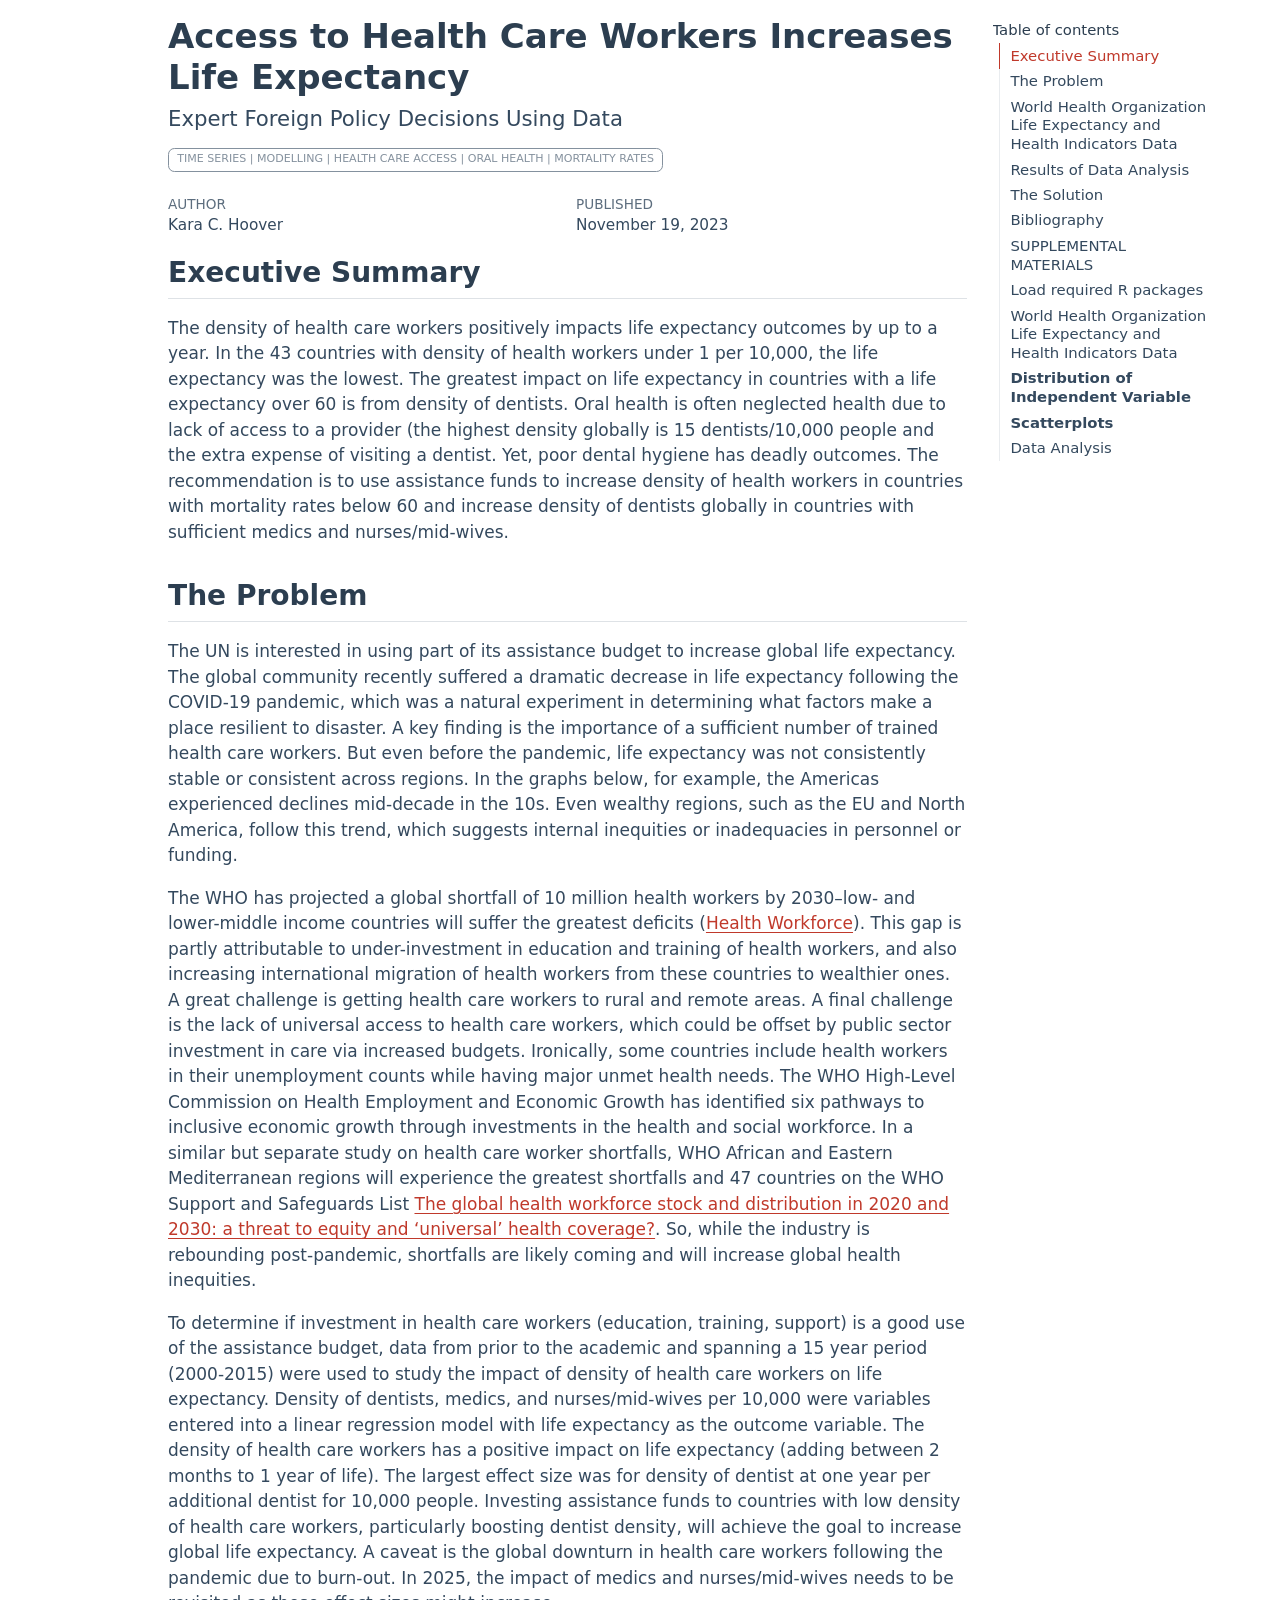
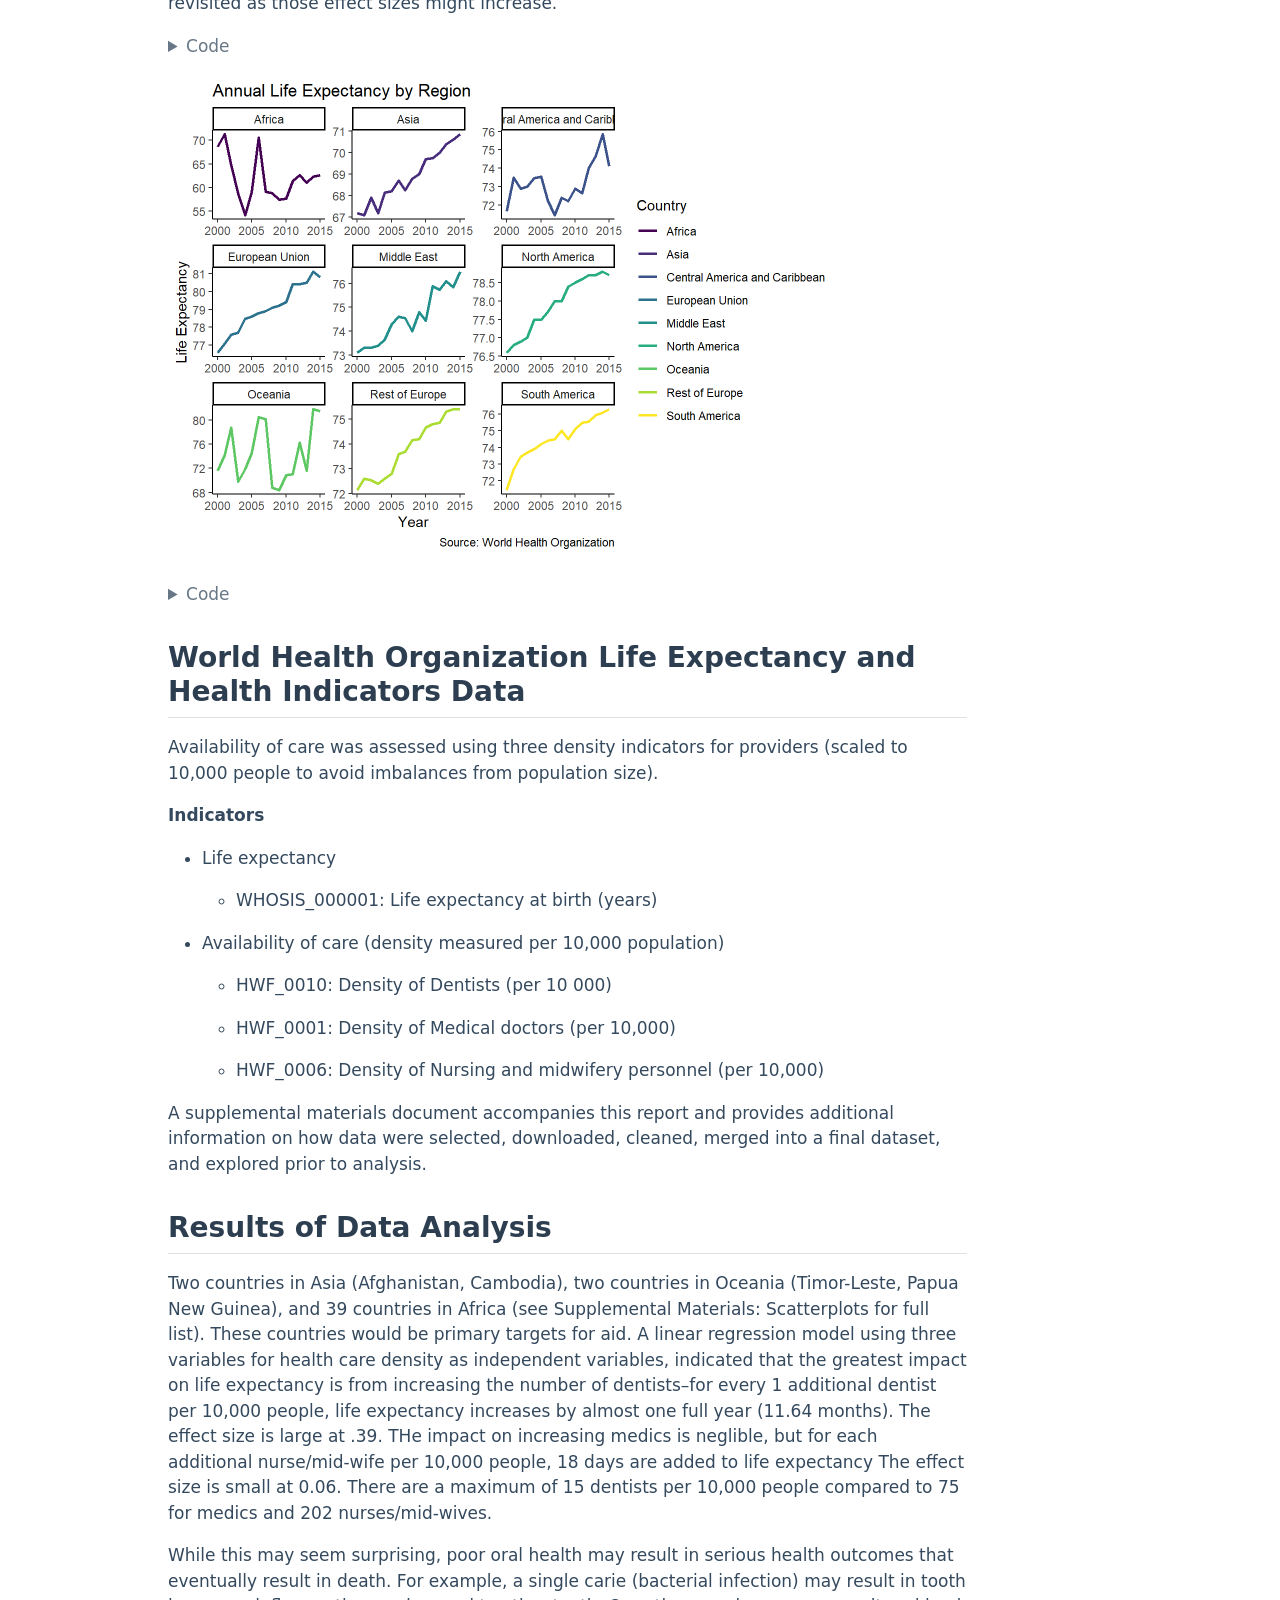
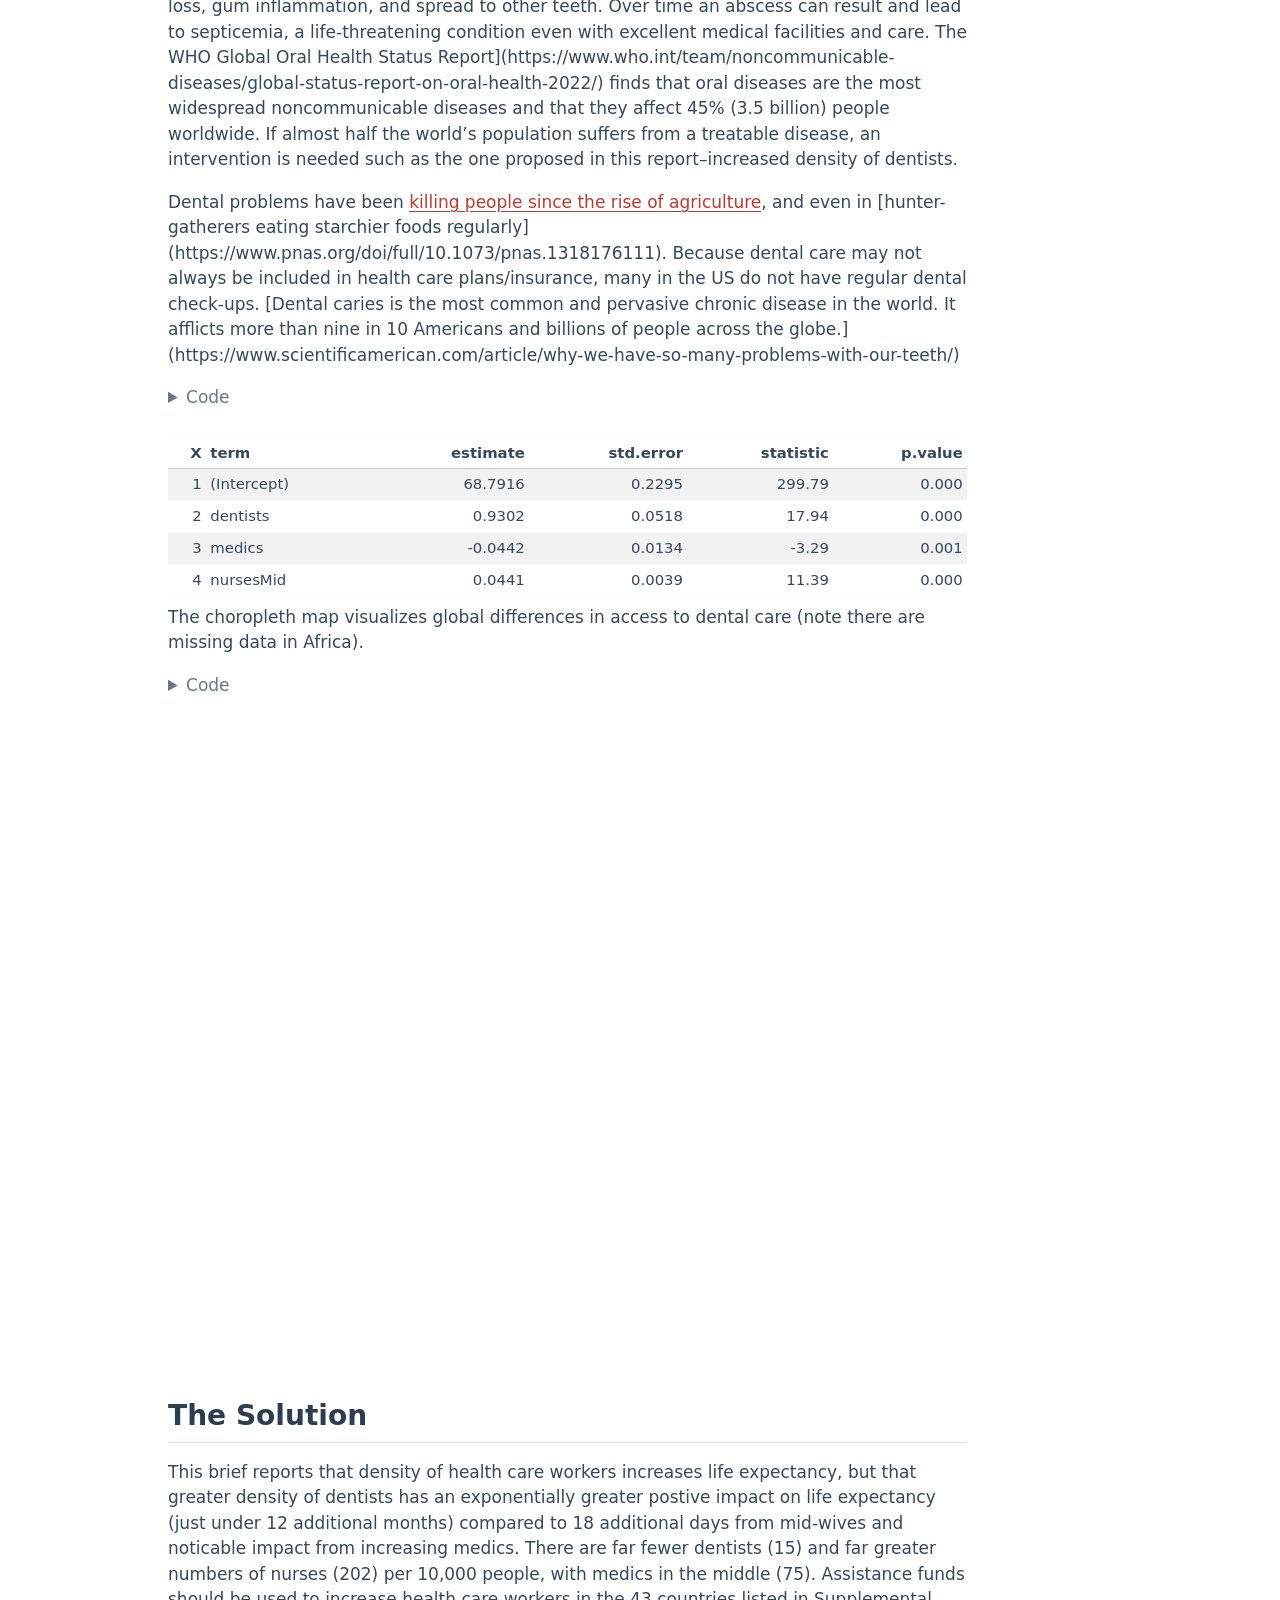
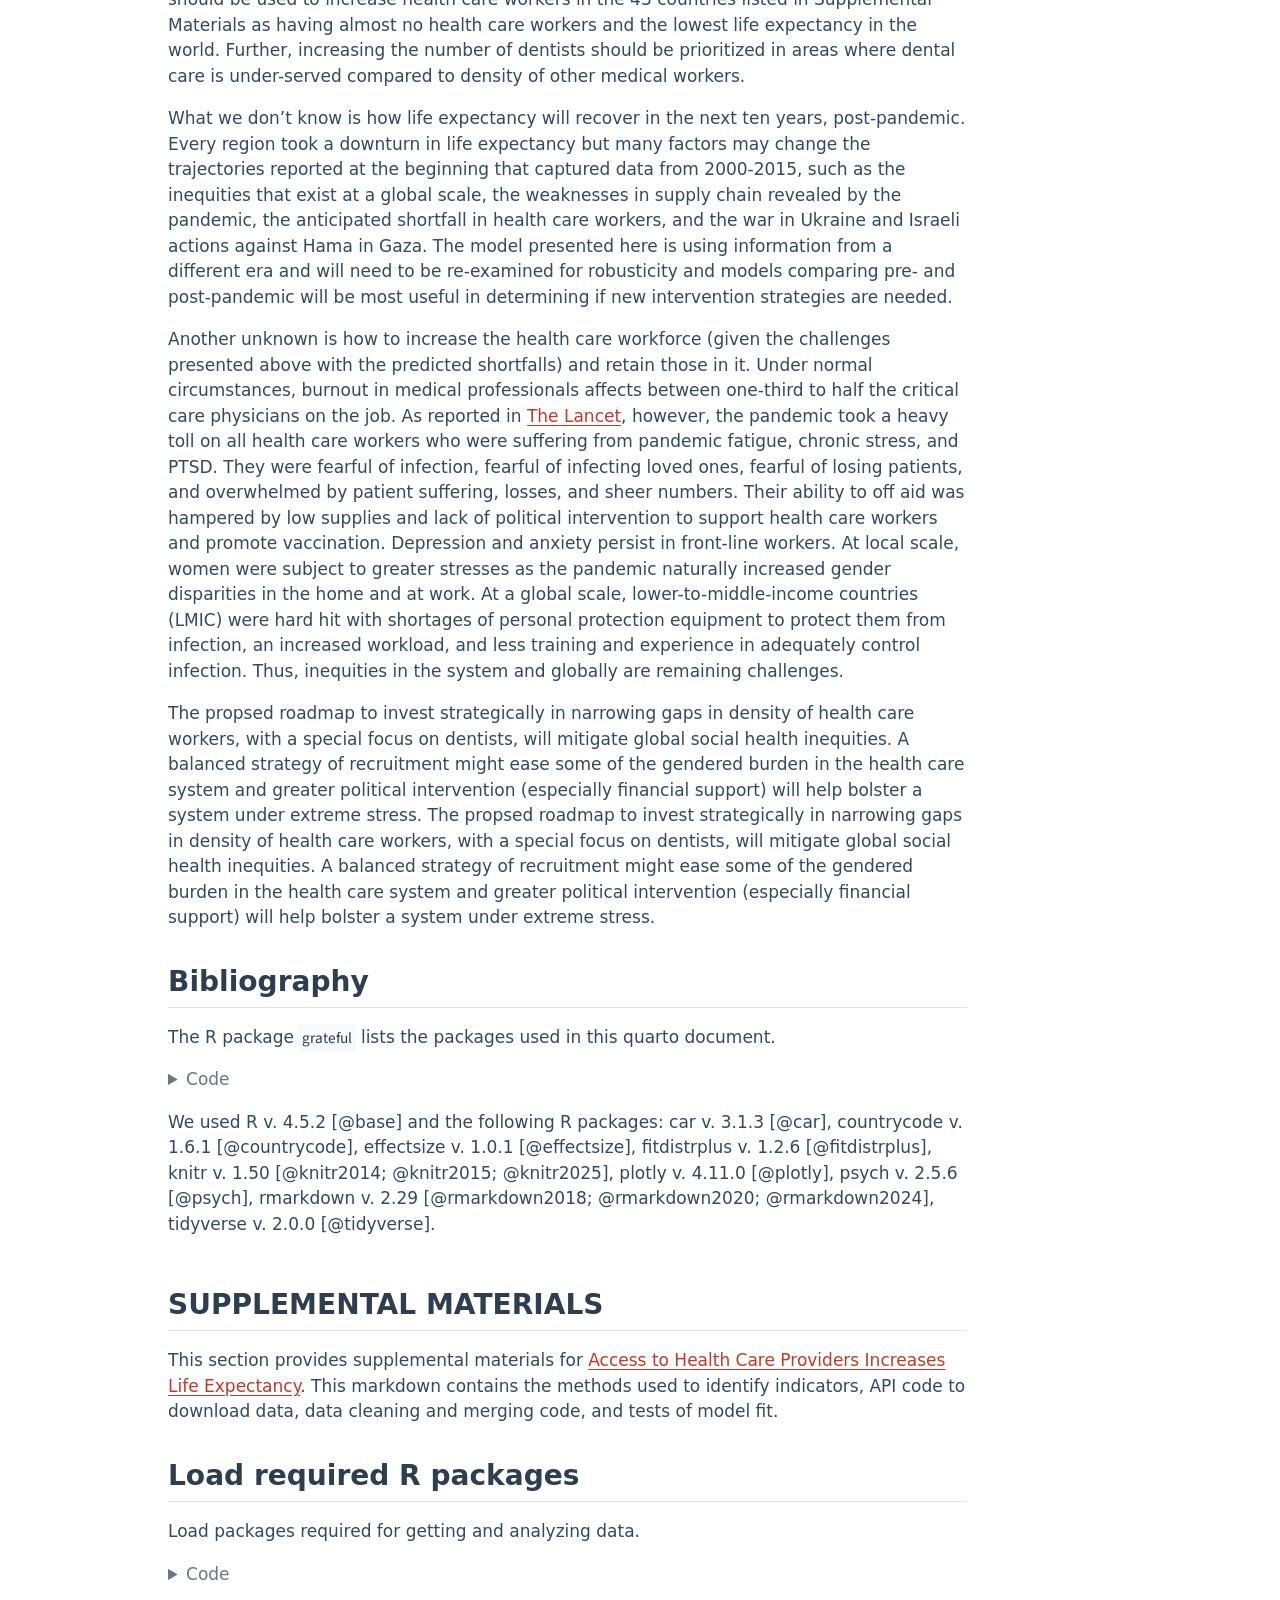
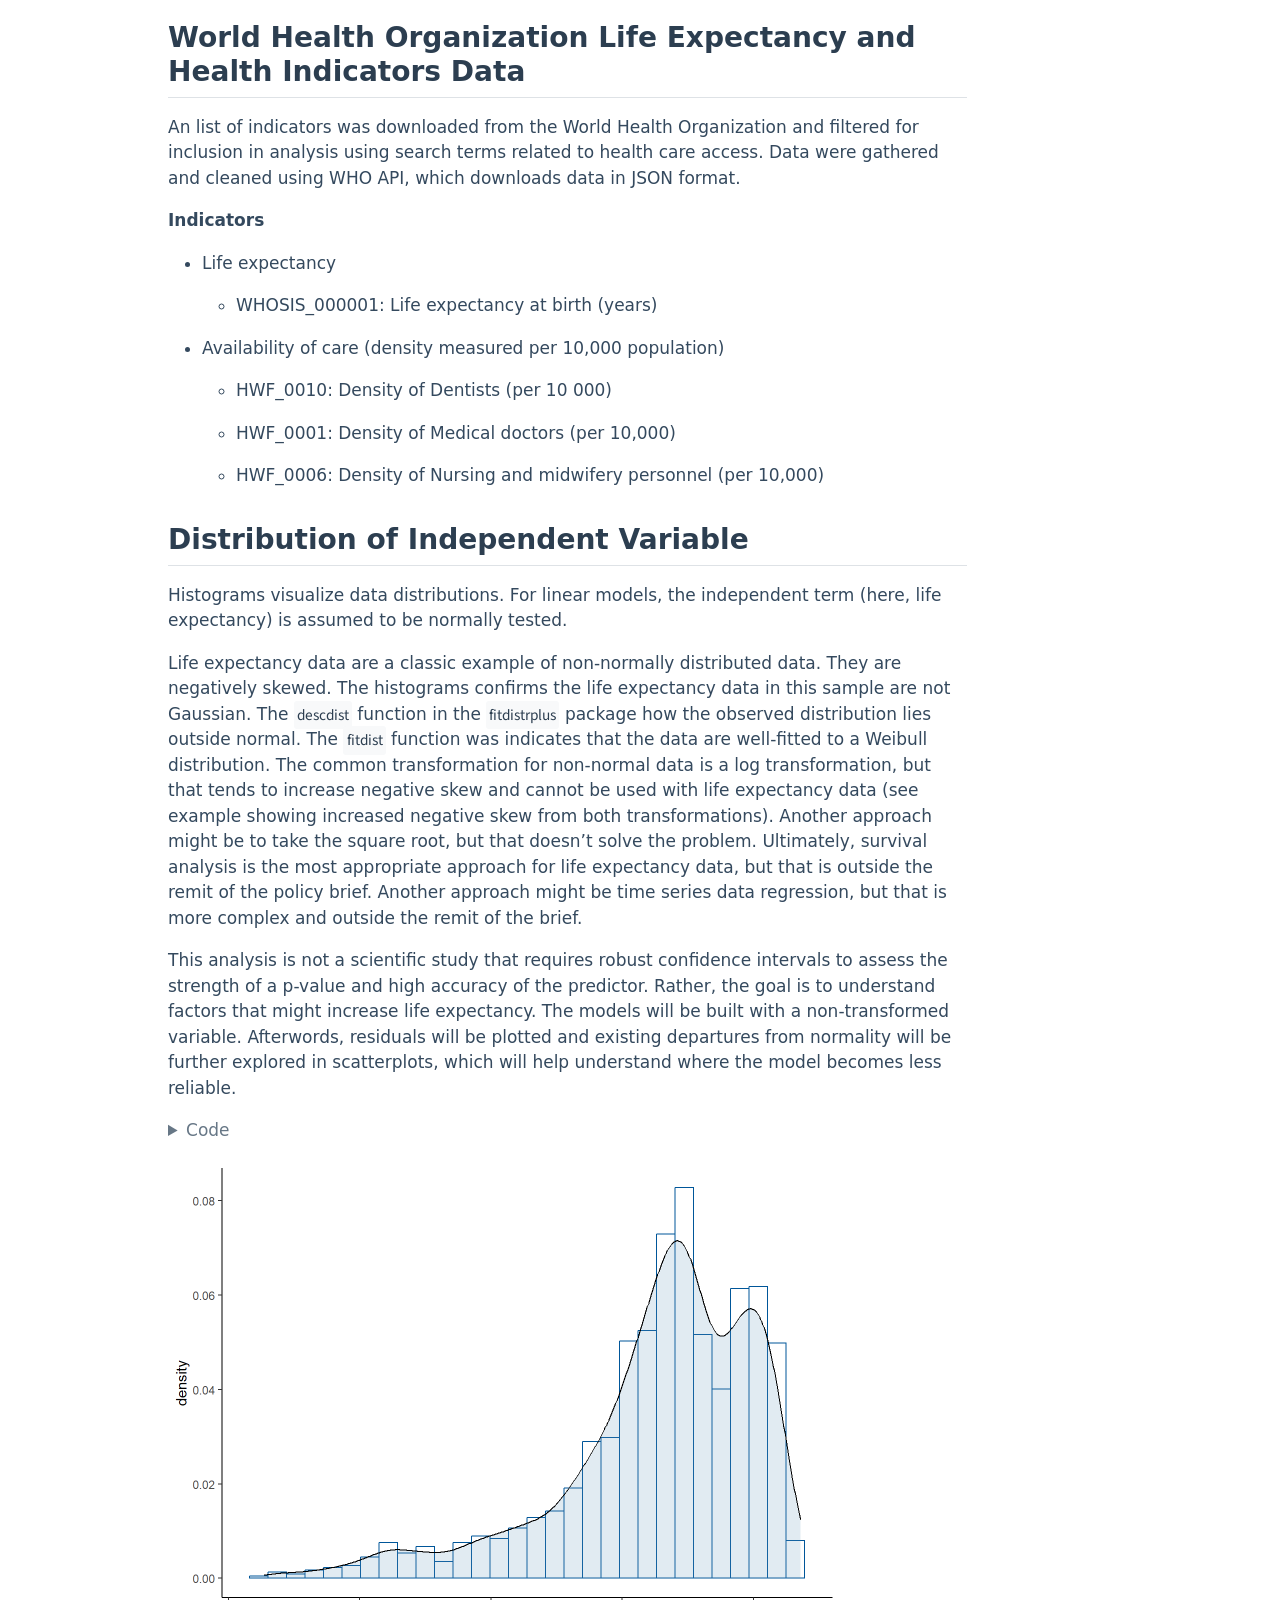
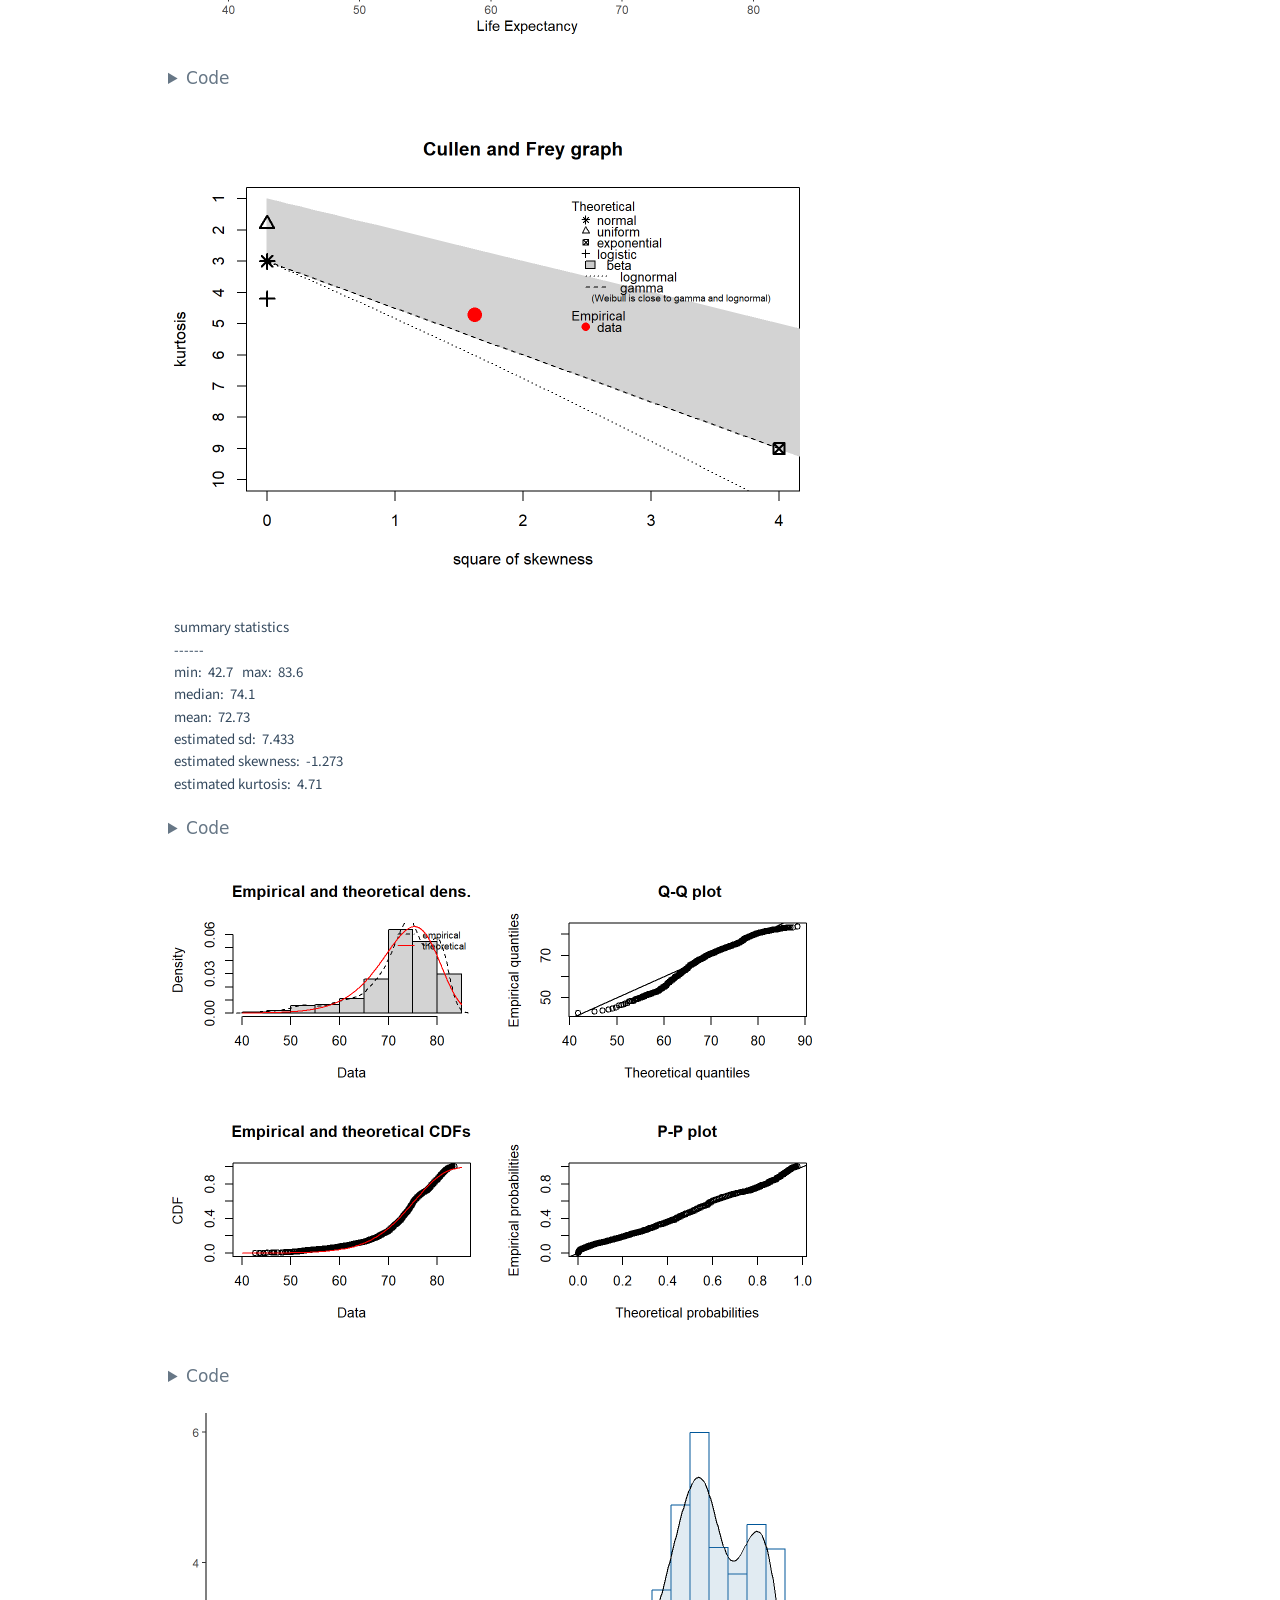
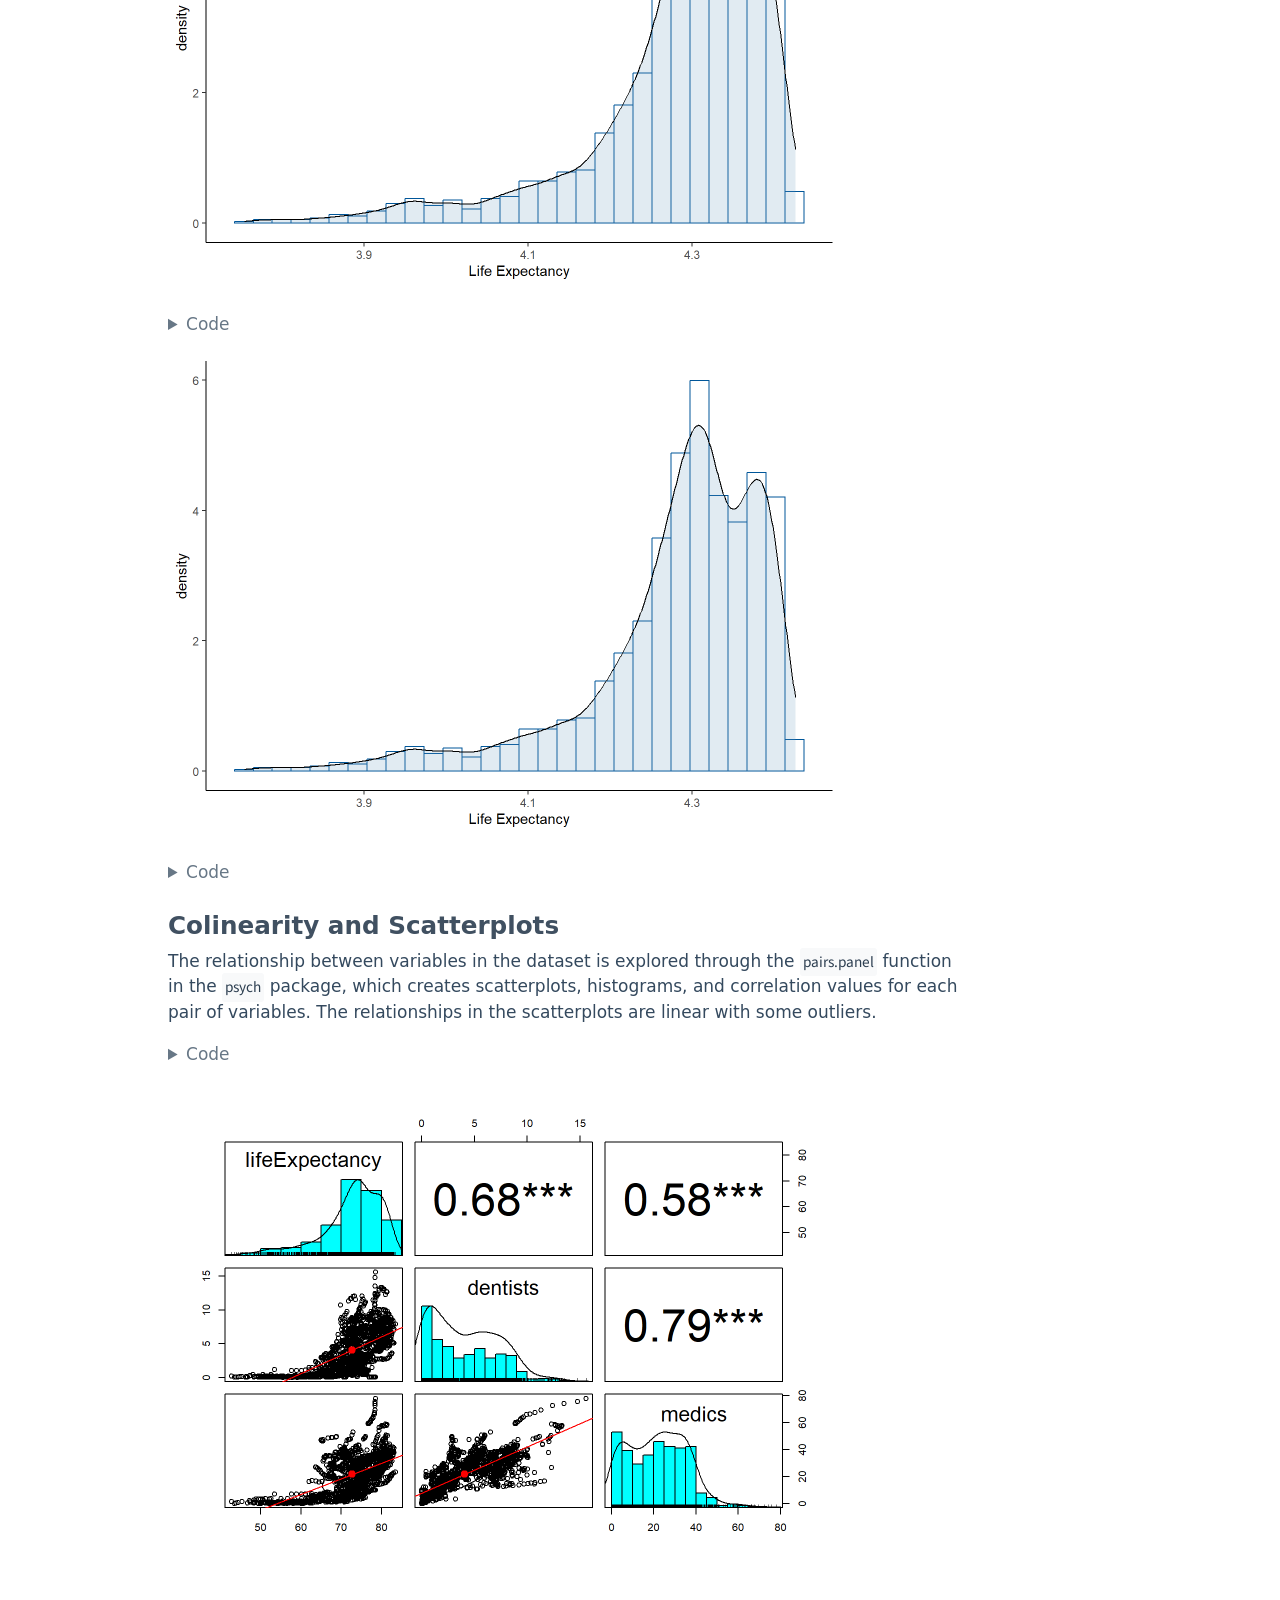
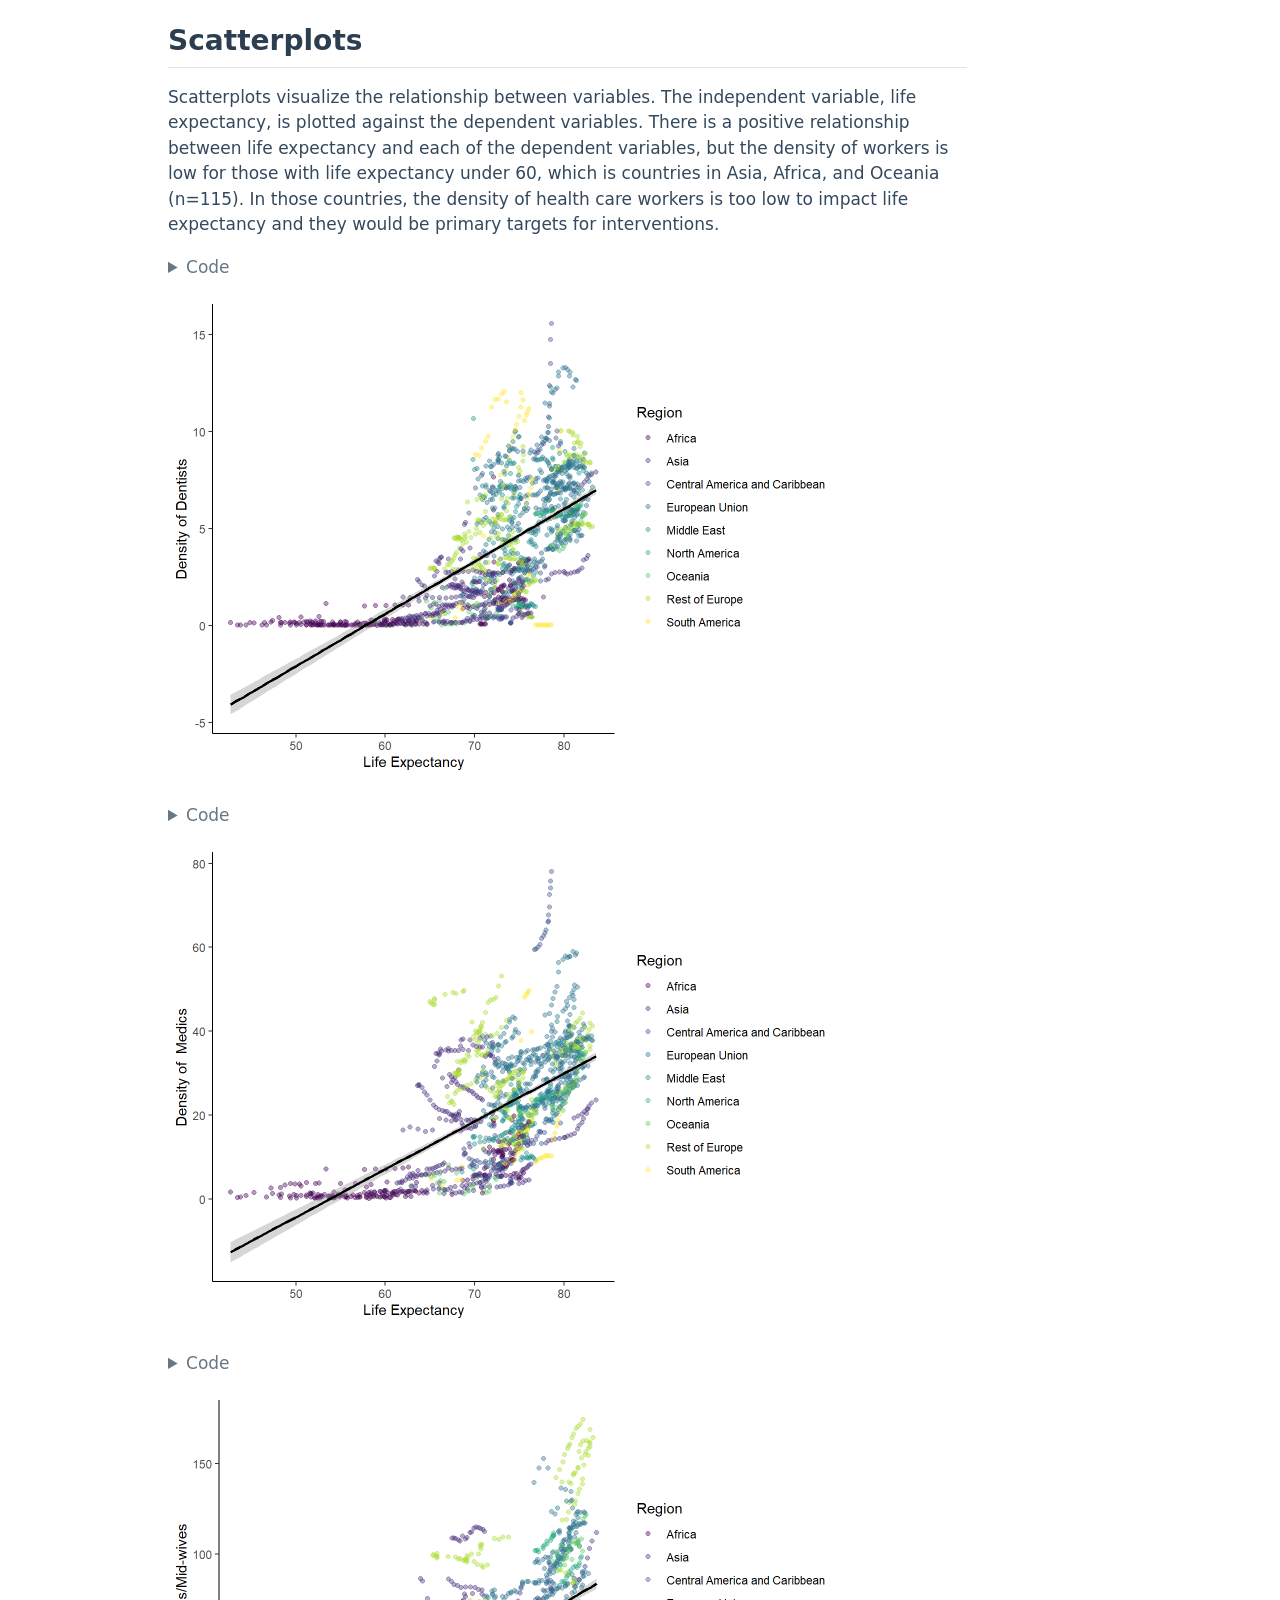
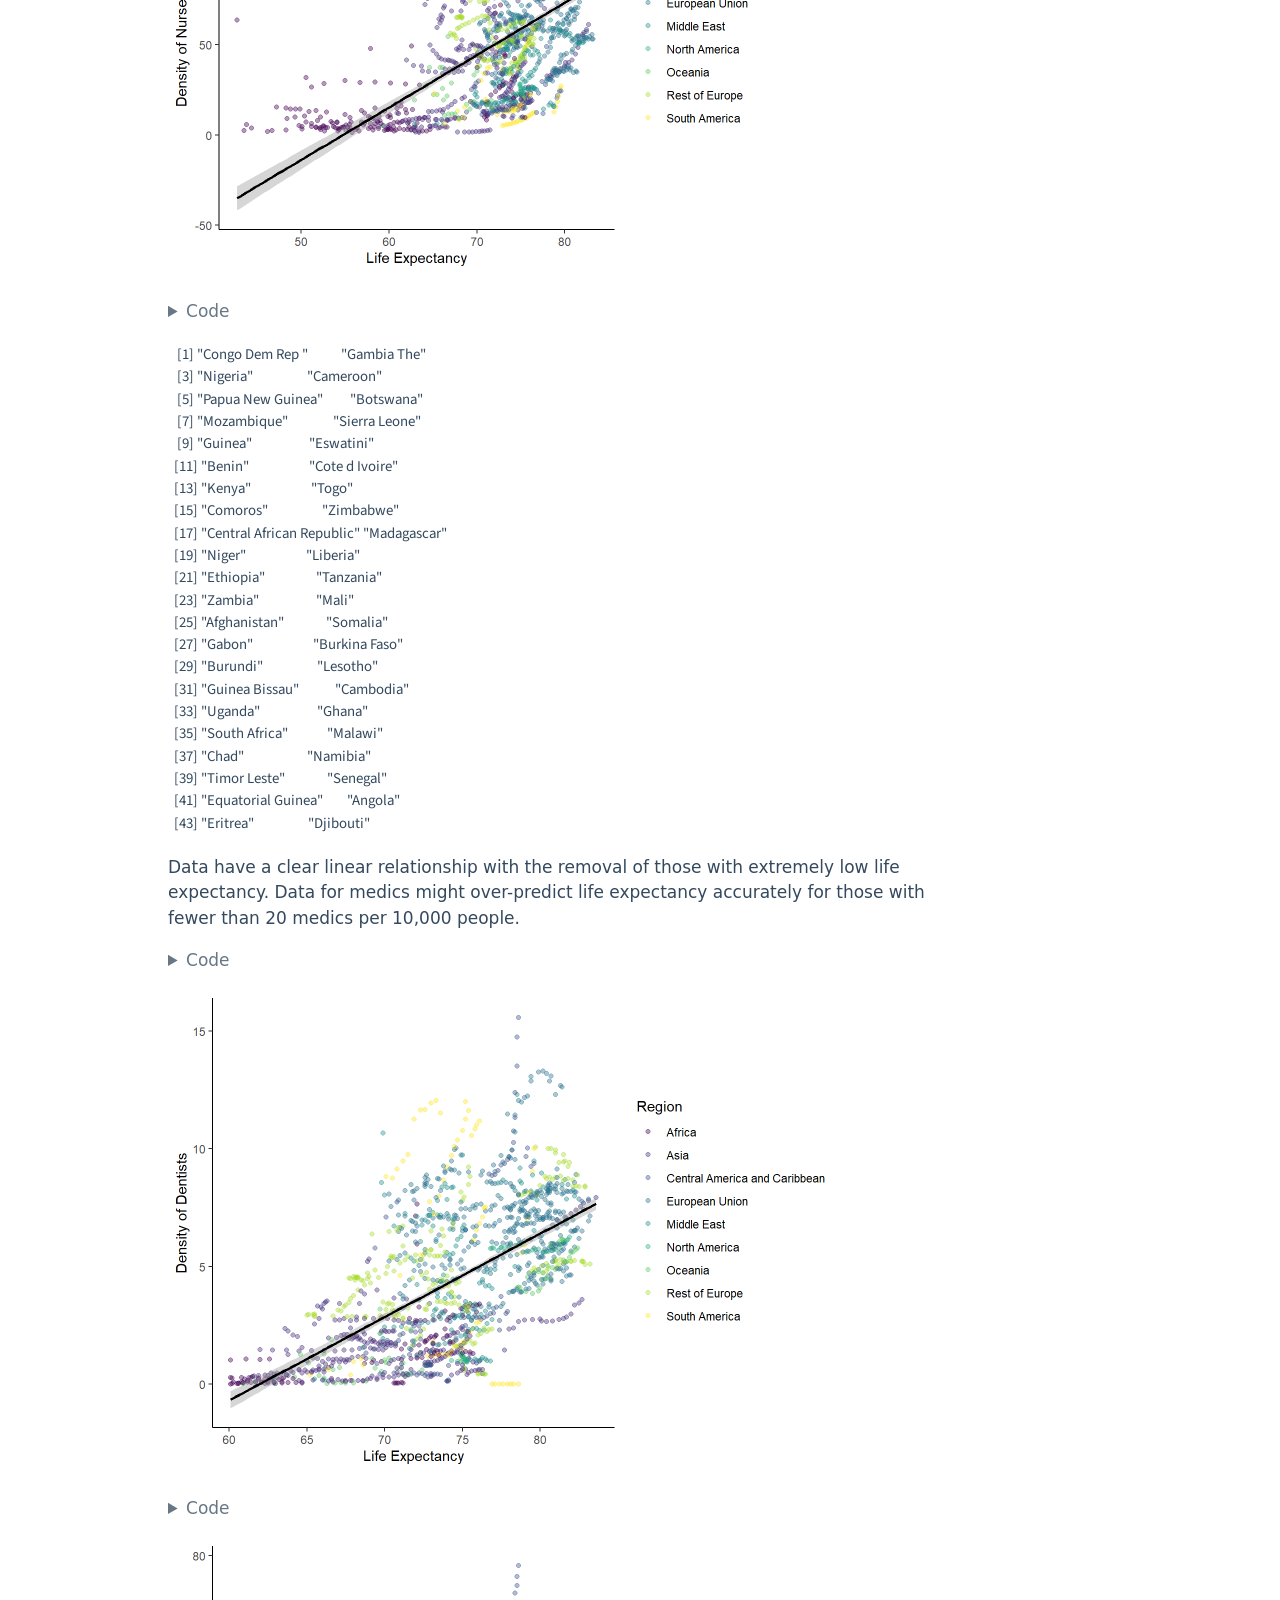
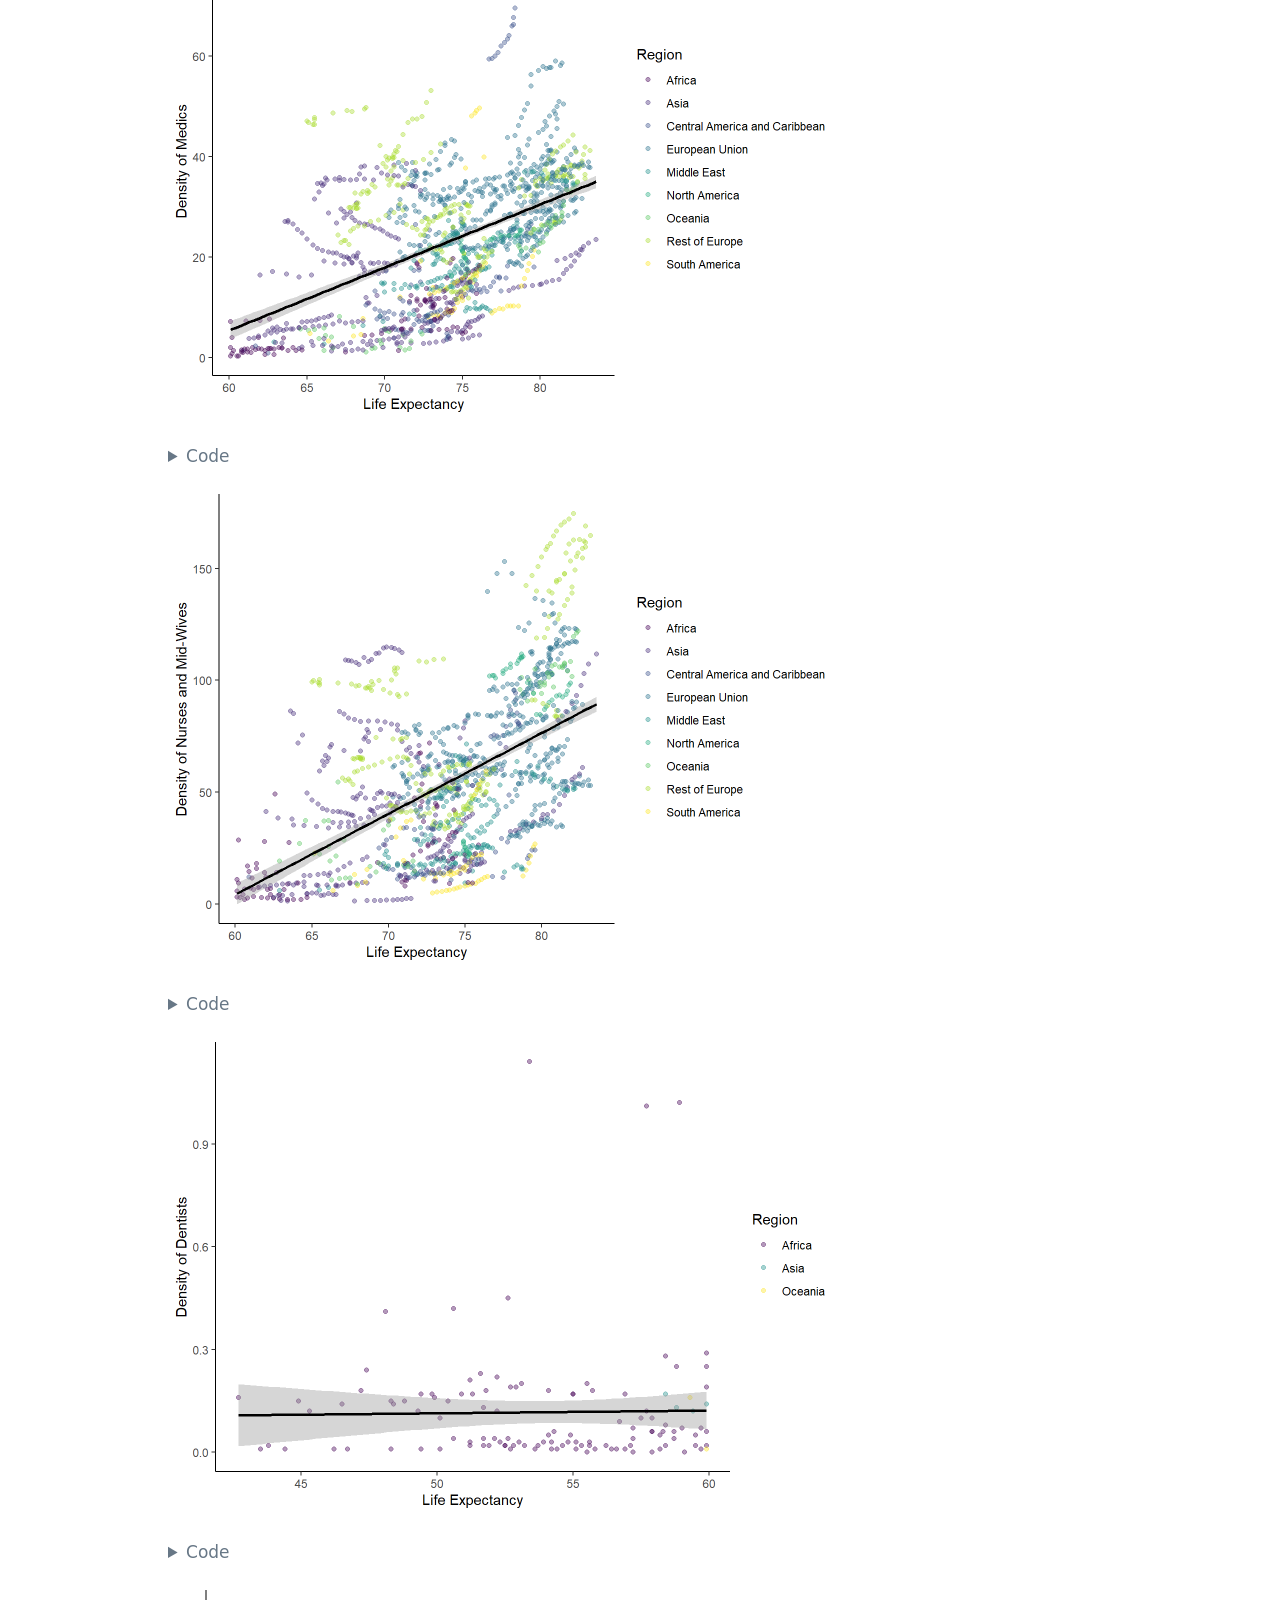
==== commit 9b61c663: "new index and update" ====
--- a/index.html
+++ b/index.html
@@ -303,8 +303,8 @@
 <span id="cb4-9"><a href="#cb4-9" aria-hidden="true" tabindex="-1"></a>  <span class="fu">colorbar</span>(<span class="at">title =</span> <span class="st">'Dentist Density'</span>)</span></code><button title="Copy to Clipboard" class="code-copy-button"><i class="bi"></i></button></pre></div>
 </details>
 <div class="cell-output-display">
-<div class="plotly html-widget html-fill-item" id="htmlwidget-fb95cce1e7c415409a9e" style="width:100%;height:650px;"></div>
-<script type="application/json" data-for="htmlwidget-fb95cce1e7c415409a9e">{"x":{"visdat":{"b1183e826336":["function () ","plotlyVisDat"]},"cur_data":"b1183e826336","attrs":{"b1183e826336":{"alpha_stroke":1,"sizes":[10,100],"spans":[1,20],"z":{},"color":{},"colors":"Blues","text":{},"locations":{},"marker":{"line":{"color":"rgba(190,190,190,1)","width":0.5}},"inherit":true}},"layout":{"margin":{"b":40,"l":60,"t":25,"r":10},"mapType":"geo","scene":{"zaxis":{"title":"dentists"}},"geo":{"domain":{"x":[0,1],"y":[0,1]}},"hovermode":"closest","showlegend":false,"legend":{"yanchor":"top","y":0.5}},"source":"A","config":{"modeBarButtonsToAdd":["hoverclosest","hovercompare"],"showSendToCloud":false},"data":[{"colorbar":{"title":"Dentist Density","ticklen":2,"len":0.5,"lenmode":"fraction","y":1,"yanchor":"top"},"colorscale":[["0","rgba(247,251,255,1)"],["0.0416666666666667","rgba(239,246,252,1)"],["0.0833333333333333","rgba(230,240,250,1)"],["0.125","rgba(222,235,247,1)"],["0.166666666666667","rgba(214,230,244,1)"],["0.208333333333333","rgba(206,224,242,1)"],["0.25","rgba(198,219,239,1)"],["0.291666666666667","rgba(185,213,234,1)"],["0.333333333333333","rgba(172,208,230,1)"],["0.375","rgba(158,202,225,1)"],["0.416666666666667","rgba(142,193,221,1)"],["0.458333333333333","rgba(125,183,218,1)"],["0.5","rgba(107,174,214,1)"],["0.541666666666667","rgba(94,165,209,1)"],["0.583333333333333","rgba(81,155,203,1)"],["0.625","rgba(66,146,198,1)"],["0.666666666666667","rgba(57,135,192,1)"],["0.708333333333333","rgba(46,124,187,1)"],["0.75","rgba(33,113,181,1)"],["0.791666666666667","rgba(27,102,173,1)"],["0.833333333333333","rgba(19,91,164,1)"],["0.875","rgba(8,81,156,1)"],["0.916666666666667","rgba(9,70,139,1)"],["0.958333333333333","rgba(9,59,123,1)"],["1","rgba(8,48,107,1)"]],"showscale":true,"z":[7.6399999999999997,2.9199999999999999,7.1799999999999997,2.8799999999999999,13.18,2.8100000000000001,9.4800000000000004,0.65000000000000002,0.13,0.10000000000000001,6.6699999999999999,9.0299999999999994,5.0599999999999996,5.96,1.3999999999999999,2.0800000000000001,8.0099999999999998,0.050000000000000003,8.9100000000000001,5.6299999999999999,1.2,0.01,0.070000000000000007,1.04,0.93000000000000005,7.5099999999999998,1.97,0.27000000000000002,0.02,2.75,0.02,1.05,4.0599999999999996,2.02,3.3500000000000001,7.7300000000000004,8.4199999999999999,2.0299999999999998,1.04,3.52,5.1299999999999999,4.0999999999999996,5.7000000000000002,7.54,0.62,1.5,3.4300000000000002,5.9800000000000004,6.5,8.1500000000000004,3.3900000000000001,5.3399999999999999,9.2400000000000002,9.3699999999999992,5.7300000000000004,0.16,7.3499999999999996,12.859999999999999,5.0999999999999996,0.02,2.04,9.3000000000000007,5.7999999999999998,5.2599999999999998,1.27,9.1799999999999997,2.8399999999999999,5,5.96,2.1800000000000002,4.29,0.22,4.96,3.4300000000000002,6.2999999999999998,2.8300000000000001,6.9800000000000004,0.059999999999999998,0.48999999999999999,5.7199999999999998,4.54,7.46,4.7999999999999998,5.9699999999999998,6.6500000000000004,1.24,4.4100000000000001,13.06,8,5.4400000000000004,5.4500000000000002,3.0899999999999999,3.8500000000000001,5.5999999999999996,0.16,1.75,2.8700000000000001,5.6600000000000001,2.6499999999999999,0.93999999999999995,2.79,0.20999999999999999,0.97999999999999998,4.3300000000000001,13.07,12.16,6.3700000000000001,8.4700000000000006,6.7999999999999998,8.8399999999999999,2.77,8.0399999999999991,5.21,8.8699999999999992,7.3399999999999999,6.71,7.0700000000000003,3.6000000000000001,7.0499999999999998,5.7300000000000004,0.01,0.01,0.13,8.0899999999999999,1.8,3.1800000000000002,7.1600000000000001,7.9500000000000002,3.6400000000000001,10.06,9.9399999999999995,5.5,5.3099999999999996,8.2799999999999994,2.8500000000000001,0.81000000000000005,2.7799999999999998,0.11,8.1799999999999997,4.71,1.51,6.4900000000000002,3.4199999999999999,0.93999999999999995,9.9499999999999993,8.9700000000000006,1.03,2.3100000000000001,8.8900000000000006,8.1899999999999995,0.79000000000000004,0.26000000000000001,1.26,2.8500000000000001,8.1300000000000008,2.8999999999999999,7.25,8.2200000000000006,7.3399999999999999,2.79,2.9300000000000002,2.1600000000000001,7.4800000000000004,0.13,0.16,1.6100000000000001,1.9199999999999999,5.3600000000000003,3.4900000000000002,3.8300000000000001,3.5800000000000001,8.4700000000000006,2.1099999999999999,7.3399999999999999,10.029999999999999,1.1599999999999999,2.6600000000000001,5.5999999999999996,3.9300000000000002,7.1600000000000001,6.5800000000000001,0.14000000000000001,5.04,5.6600000000000001,0.02,0.40999999999999998,2.2200000000000002,5.2000000000000002,1.3400000000000001,0.28000000000000003,9.9600000000000009,7.7000000000000002,0.41999999999999998,2.8399999999999999,4.0899999999999999,0.98999999999999999,3.21,0.02,4.8799999999999999,5.5599999999999996,0.5,9.8200000000000003,8.4000000000000004,1.1899999999999999,7.3799999999999999,4.1100000000000003,5.6399999999999997,2.8900000000000001,1.8100000000000001,8.6600000000000001,8.1199999999999992,7.3499999999999996,1.73,0.84999999999999998,1.74,0.059999999999999998,8.7200000000000006,1.1000000000000001,0.94999999999999996,0.040000000000000001,1.03,0.10000000000000001,5,7.5,0.42999999999999999,0.040000000000000001,4.5700000000000003,6.75,6.4900000000000002,1.9299999999999999,2.2000000000000002,5.8600000000000003,0.89000000000000001,0.089999999999999997,0.93000000000000005,1.3,0.029999999999999999,8.3399999999999999,2.3700000000000001,8.5800000000000001,5.5599999999999996,0.089999999999999997,8.8200000000000003,7.25,4.4199999999999999,7.8200000000000003,5.21,7.8200000000000003,1.1000000000000001,4.2000000000000002,4.54,1.24,7.0199999999999996,5.6699999999999999,0.23000000000000001,0.02,1.23,0.96999999999999997,13.300000000000001,5.2599999999999998,8.5099999999999998,1.8400000000000001,3.1099999999999999,6.7199999999999998,6.71,3.8199999999999998,7.8200000000000003,0.96999999999999997,3.8900000000000001,2.8199999999999998,8.3200000000000003,0.28999999999999998,4.9400000000000004,0.39000000000000001,2.73,2.1499999999999999,4.4900000000000002,5.79,1.48,2.9300000000000002,0.84999999999999998,5.2199999999999998,0.02,5.6100000000000003,2.27,0.01,8.1899999999999995,0.89000000000000001,2.0699999999999998,3.8700000000000001,8.1400000000000006,2.6099999999999999,1.74,5.2300000000000004,1.74,0.37,4.4299999999999997,1.3200000000000001,0.01,7.1900000000000004,5.4900000000000002,4.5899999999999999,4.8399999999999999,0.01,2.6099999999999999,8.7200000000000006,0.01,7.75,2.7400000000000002,5.9199999999999999,13.5,1.8600000000000001,3.2000000000000002,2.9199999999999999,4.6399999999999997,8.4700000000000006,8.3100000000000005,4.4800000000000004,1.05,0.02,10,0.39000000000000001,1.3200000000000001,0.82999999999999996,0.80000000000000004,6.5300000000000002,0.070000000000000007,7.2300000000000004,5.2999999999999998,3.1099999999999999,1.75,0.28999999999999998,5.0199999999999996,9.6500000000000004,2.04,0.46000000000000002,0.02,2.4500000000000002,4.5099999999999998,5.79,8.2799999999999994,6.8300000000000001,7.2400000000000002,5.9800000000000004,7.0300000000000002,0.42999999999999999,3.0600000000000001,1.5900000000000001,2.8100000000000001,2.8799999999999999,6.7800000000000002,0.089999999999999997,0.14999999999999999,5.3700000000000001,2.3799999999999999,1,2.25,6.9000000000000004,8.7799999999999994,2.6299999999999999,5.3700000000000001,4.3300000000000001,6.1900000000000004,1.3999999999999999,3.2799999999999998,9.2300000000000004,12.050000000000001,0.96999999999999997,8.4000000000000004,2.29,2.8199999999999998,11.619999999999999,3.29,1.6899999999999999,7,3.7000000000000002,4.5300000000000002,8.2699999999999996,1.05,5.9800000000000004,0.01,9.3000000000000007,2.6000000000000001,7.8600000000000003,5.4400000000000004,1.0700000000000001,7.1699999999999999,6.5999999999999996,0.22,3.5,2.4399999999999999,0.81000000000000005,9.2200000000000006,0.070000000000000007,0.14999999999999999,4.7199999999999998,1,1.0800000000000001,3.9199999999999999,1.5,0.95999999999999996,6.5700000000000003,0.45000000000000001,2.7000000000000002,7.3300000000000001,6.4900000000000002,1.9199999999999999,0.68999999999999995,5.2999999999999998,5.8700000000000001,6.5800000000000001,0.089999999999999997,6.0099999999999998,1.3999999999999999,2.77,2.6699999999999999,1.74,10.699999999999999,1.8500000000000001,0.77000000000000002,0.01,1.46,1.8600000000000001,0.80000000000000004,0.10000000000000001,5.2300000000000004,2.98,5.0700000000000003,0.47999999999999998,3.96,2.73,8.1799999999999997,9.6999999999999993,0.02,5.2199999999999998,1.6899999999999999,1.4299999999999999,1.0700000000000001,6.9199999999999999,1.3999999999999999,9.4299999999999997,2.8799999999999999,0.02,5.0300000000000002,0.46999999999999997,5.7199999999999998,2.6899999999999999,0.28999999999999998,1.71,5.8899999999999997,0.02,9.6600000000000001,9.5299999999999994,3.1600000000000001,0.10000000000000001,3.3300000000000001,3.04,4.9400000000000004,2.1099999999999999,3.2799999999999998,3.0299999999999998,0.16,1.75,6.0300000000000002,0.14999999999999999,0.44,0.17000000000000001,11.26,6.5700000000000003,6,3.96,9.7300000000000004,4.4299999999999997,6.1500000000000004,2.71,4.8700000000000001,5.21,3.4199999999999999,11.93,3.6099999999999999,1.0800000000000001,1.05,12.68,3.4500000000000002,1.1399999999999999,3.4700000000000002,3.4100000000000001,7.3300000000000001,5.8300000000000001,0.94999999999999996,8.1500000000000004,2.6200000000000001,6.7300000000000004,2.8399999999999999,2.0899999999999999,8.2899999999999991,2.3500000000000001,2.2400000000000002,6.25,1.0800000000000001,1.6399999999999999,7.0800000000000001,7.0300000000000002,2.8999999999999999,7.1299999999999999,5.4299999999999997,8.9900000000000002,8.5199999999999996,9.4800000000000004,0.12,8.4100000000000001,1.46,1.05,0.46000000000000002,3.9300000000000002,11.18,3,1.5800000000000001,0.40000000000000002,8.1799999999999997,7.0800000000000001,1.05,1.8,2.2599999999999998,0.19,3.0699999999999998,2.2200000000000002,8.1300000000000008,1.3500000000000001,0.60999999999999999,8.1699999999999999,4,6.4900000000000002,4.7999999999999998,0.17999999999999999,0.01,1.46,2.8999999999999999,0.01,9.0199999999999996,4.54,6.1399999999999997,1.01,3.3700000000000001,5.79,6.5300000000000002,3.1000000000000001,5.9400000000000004,1.3600000000000001,0.17000000000000001,0.059999999999999998,3.7000000000000002,5.7800000000000002,2.4300000000000002,0.17000000000000001,4.8700000000000001,0.059999999999999998,12.289999999999999,2.7400000000000002,1.79,8.5999999999999996,1.8100000000000001,7.8499999999999996,0.01,8.6199999999999992,0.64000000000000001,4.3499999999999996,1.4299999999999999,12.289999999999999,2.79,0.64000000000000001,12,0.17999999999999999,2.9100000000000001,1.7,0.55000000000000004,6.8399999999999999,0.029999999999999999,4.8099999999999996,6.9199999999999999,1.71,8.1099999999999994,0.87,10.01,5.0700000000000003,8.1400000000000006,0.45000000000000001,4.4100000000000001,6.54,2.1600000000000001,3.73,0.01,5.75,5.2999999999999998,10.75,2.1200000000000001,0.89000000000000001,3.2000000000000002,6.8099999999999996,0.17999999999999999,2.1699999999999999,6.6399999999999997,2.3399999999999999,9.6600000000000001,8.5700000000000003,8.0299999999999994,6.8300000000000001,6.2400000000000002,3.1699999999999999,6.96,6.3399999999999999,6.5199999999999996,5.7199999999999998,3.48,0.029999999999999999,7.5899999999999999,0.22,2.5800000000000001,0.16,4.3499999999999996,0.39000000000000001,8.8100000000000005,2.29,2.5699999999999998,7.4400000000000004,0.38,0.059999999999999998,5.4100000000000001,6.9400000000000004,3.27,1.6699999999999999,1.29,5.0499999999999998,4.8600000000000003,6,7.9800000000000004,6.5,5.2300000000000004,7.0199999999999996,1.03,2.1200000000000001,6.4500000000000002,1.1399999999999999,4.75,8.1999999999999993,2.7200000000000002,1.1200000000000001,6.1399999999999997,6.54,5.1900000000000004,0.27000000000000002,0.02,0.60999999999999999,3.2400000000000002,2.9199999999999999,7.3799999999999999,4.9400000000000004,0.14999999999999999,4.8899999999999997,0.12,0.23000000000000001,1.25,1.4399999999999999,0.01,5.0300000000000002,5.4100000000000001,6.04,5.4800000000000004,8.6799999999999997,7.2300000000000004,6.6200000000000001,0.040000000000000001,0.01,4.1500000000000004,0.059999999999999998,2.9700000000000002,3.0299999999999998,7.4699999999999998,8.0700000000000003,4.3499999999999996,5.6799999999999997,0,2.75,0.31,0.47999999999999998,6.1200000000000001,6.8799999999999999,4.8200000000000003,1.29,2.8399999999999999,6.5300000000000002,3.6400000000000001,8.9299999999999997,5.96,0.88,1.99,7.2400000000000002,0.56999999999999995,6.04,1.03,8.8699999999999992,0.01,1.9199999999999999,5.96,4.5999999999999996,11.51,1.8600000000000001,3.5,5.6900000000000004,7.0099999999999998,0.45000000000000001,1.3100000000000001,4.29,1.5600000000000001,0.17000000000000001,0.080000000000000002,5.2000000000000002,0.54000000000000004,5.8099999999999996,5.9500000000000002,0.029999999999999999,8.3699999999999992,6.29,12.24,7.2800000000000002,8.4000000000000004,5.3700000000000001,2.1899999999999999,3.4399999999999999,0.37,3.2200000000000002,0.95999999999999996,4.7300000000000004,1.97,0.38,8.7899999999999991,2.3399999999999999,7.4000000000000004,2.6899999999999999,0.69999999999999996,4.6100000000000003,3.2999999999999998,1.8999999999999999,7.0999999999999996,4.8499999999999996,11.66,5.4500000000000002,0.97999999999999998,9.4800000000000004,6.71,6.75,2.6499999999999999,7.5499999999999998,3.2999999999999998,6.5800000000000001,6.8499999999999996,1.8700000000000001,4.1600000000000001,5.6200000000000001,0.80000000000000004,1.1499999999999999,1.6499999999999999,0.20000000000000001,7.0199999999999996,4.5199999999999996,7.1799999999999997,0.17000000000000001,6.04,0.28999999999999998,4.5199999999999996,8.9600000000000009,8.7100000000000009,2.8599999999999999,8.5399999999999991,2.9100000000000001,4.9000000000000004,6.96,7.1399999999999997,0.19,0.19,0.34999999999999998,2.0299999999999998,2.6899999999999999,0.87,1.76,0.02,8.5099999999999998,9.7100000000000009,6.4900000000000002,4.3499999999999996,8.4800000000000004,0.080000000000000002,3.2200000000000002,4.5199999999999996,1.47,4.3799999999999999,0.44,2.4300000000000002,2.9100000000000001,7.0899999999999999,0.029999999999999999,2.5499999999999998,8.1899999999999995,4.1799999999999997,6.3399999999999999,5.1100000000000003,2.7200000000000002,7.6299999999999999,1.24,0,2.8300000000000001,4.9699999999999998,6,7.4199999999999999,6,2.8300000000000001,7.0999999999999996,4.25,0.070000000000000007,4.4100000000000001,5.7699999999999996,4.04,7.1699999999999999,5.29,2.6200000000000001,5.4900000000000002,6.0499999999999998,3.2000000000000002,8.1400000000000006,5.9199999999999999,0,4.0099999999999998,10.56,8.0500000000000007,9.7200000000000006,5.9000000000000004,0.22,0.13,0.63,7.7000000000000002,4.7699999999999996,6.5300000000000002,0.63,0.14000000000000001,0.22,2.21,4.5,8.8200000000000003,8.0800000000000001,1.97,3.2000000000000002,1.7,1.3300000000000001,7.0899999999999999,0.94999999999999996,10.25,7.9699999999999998,3.9199999999999999,4.5,6.4900000000000002,5.6500000000000004,0.17000000000000001,0.02,2.3700000000000001,5.7199999999999998,9.0500000000000007,1.8600000000000001,0.92000000000000004,4.9699999999999998,9.0999999999999996,5.7400000000000002,0.13,0.48999999999999999,1.47,4.5099999999999998,8.2200000000000006,1.0600000000000001,2.0600000000000001,0.02,2.7799999999999998,6.8499999999999996,1.1299999999999999,7.5700000000000003,6.7400000000000002,8.6600000000000001,1.1699999999999999,0.93000000000000005,4.3700000000000001,8.5199999999999996,1.74,3.3599999999999999,8.8800000000000008,0.070000000000000007,2.73,0.17999999999999999,11.32,3.9900000000000002,10,0.40999999999999998,0.51000000000000001,2.4900000000000002,7.5999999999999996,5.8300000000000001,2.5899999999999999,0.13,1.8400000000000001,0.56999999999999995,7.79,8.6799999999999997,5.3499999999999996,2.7200000000000002,4.46,7.1600000000000001,0.63,4.4100000000000001,3.1099999999999999,0.38,0.51000000000000001,0.02,6.8200000000000003,7.4000000000000004,5.0999999999999996,0.040000000000000001,7.79,4.75,0.83999999999999997,1.0600000000000001,0.42999999999999999,4.1900000000000004,5.1900000000000004,0.059999999999999998,7.1600000000000001,8.5700000000000003,8.0399999999999991,4,6.0499999999999998,11.470000000000001,1.0600000000000001,0.01,6.6699999999999999,0.059999999999999998,1.6499999999999999,6.5,7.3899999999999997,0.41999999999999998,5.2699999999999996,0.56000000000000005,3.3500000000000001,7,1.51,8.5199999999999996,0.42999999999999999,1.0900000000000001,7.9199999999999999,8.2100000000000009,0.02,7.3399999999999999,4.4400000000000004,5.2300000000000004,1.01,3.3100000000000001,0.45000000000000001,4.6299999999999999,8.0500000000000007,5.5599999999999996,8.3599999999999994,7.5199999999999996,6.7199999999999998,1.54,1.3899999999999999,5.25,0.46999999999999997,4.9100000000000001,0.70999999999999996,0.60999999999999999,0.01,1.3200000000000001,7.6399999999999997,8.3599999999999994,8.0700000000000003,7.0800000000000001,0.089999999999999997,3.3999999999999999,7.29,7.0300000000000002,0.87,9.4000000000000004,2.8399999999999999,1.9299999999999999,0.070000000000000007,5.21,8.4499999999999993,0.02,0.93999999999999995,9.5999999999999996,0.17000000000000001,7.1299999999999999,9,2.0600000000000001,6.8099999999999996,7.6100000000000003,0.059999999999999998,0.01,2.3799999999999999,1.8200000000000001,3.1400000000000001,2.73,3.71,4.6500000000000004,0.059999999999999998,0.45000000000000001,7.6600000000000001,10.84,4.8300000000000001,4.7800000000000002,6.5099999999999998,6.1600000000000001,4.5599999999999996,5.8899999999999997,2.2400000000000002,4.4299999999999997,4.46,0.17000000000000001,7.0999999999999996,1.46,1.03,1.8700000000000001,7.4699999999999998,6.6299999999999999,6.1600000000000001,7.9199999999999999,0.68000000000000005,3.1200000000000001,5.5800000000000001,6.1299999999999999,0.59999999999999998,8.5500000000000007,4.9900000000000002,0.28999999999999998,9.1300000000000008,0.02,0.98999999999999999,0.16,6.0499999999999998,6.04,0.16,7.8300000000000001,8.4000000000000004,1.49,9.4299999999999997,4.9000000000000004,0.040000000000000001,2.3599999999999999,0.20999999999999999,2.4700000000000002,4.8200000000000003,6.3099999999999996,0.10000000000000001,9.3699999999999992,0.33000000000000002,13.26,0.39000000000000001,4.8799999999999999,6.9000000000000004,6.1100000000000003,0.050000000000000003,5.8499999999999996,7.2000000000000002,8.1099999999999994,10.359999999999999,4.0899999999999999,4.8799999999999999,5.71,3.9300000000000002,2.0899999999999999,1.02,7.9500000000000002,1.3200000000000001,4.4900000000000002,1.25,4.7800000000000002,0,1.0800000000000001,0.059999999999999998,1.79,2.2400000000000002,15.56,0.12,0.029999999999999999,4.9800000000000004,0.17000000000000001,7.8899999999999997,1.73,3.2799999999999998,3.8399999999999999,5.3899999999999997,0.01,1.23,0.01,5.96,0.57999999999999996,5.2199999999999998,7.1200000000000001,0.41999999999999998,2.0600000000000001,5.46,2.0899999999999999,1.1699999999999999,0.040000000000000001,12.380000000000001,5.5899999999999999,2.0699999999999998,7.7199999999999998,2.9199999999999999,0.23000000000000001,3.1699999999999999,1.76,1.9199999999999999,2.6200000000000001,1.55,0.5,1.7,7.8200000000000003,6.8499999999999996,3.02,0.44,8.3699999999999992,4.6299999999999999,4.4500000000000002,2.7799999999999998,4.71,8.5199999999999996,0.16,2.3199999999999998,2.8799999999999999,4.3700000000000001,0.02,0.44,4.2800000000000002,11.640000000000001,4.9199999999999999,4.4900000000000002,4.4400000000000004,6.5,0.23999999999999999,0.20000000000000001,1.1100000000000001,4.9299999999999997,4.4400000000000004,1.1100000000000001,1.3100000000000001,0.20000000000000001,1.26,8.3800000000000008,2.0600000000000001,1.6599999999999999,0.22,0.34000000000000002,3.46,3.1099999999999999,1.5900000000000001,0.01,6.7199999999999998,8.4299999999999997,1.9199999999999999,2.96,4.79,0.38,9.4700000000000006,8.4700000000000006,4.46,1.05,9.1300000000000008,0.26000000000000001,5.1399999999999997,4.0700000000000003,0.82999999999999996,5.5899999999999999,7.1900000000000004,8.5399999999999991,0.62,7.7999999999999998,3.3599999999999999,0.14999999999999999,2.96,3.75,1.0600000000000001,6.9699999999999998,0.14000000000000001,0.46999999999999997,2.2599999999999998,0.47999999999999998,6.2699999999999996,4.9000000000000004,0.81999999999999995,1.3,0.029999999999999999,1.8200000000000001,5.9299999999999997,0.28000000000000003,5.9299999999999997,0.17000000000000001,0.050000000000000003,9.5299999999999994,4.2999999999999998,3.3900000000000001,5.8200000000000003,3.8999999999999999,0.93999999999999995,7.1299999999999999,0.70999999999999996,7.9900000000000002,5.1799999999999997,1.98,7.0800000000000001,4.1699999999999999,0.14000000000000001,2.2999999999999998,2.73,7.0999999999999996,7.9299999999999997,9.2100000000000009,8.1999999999999993,5.2000000000000002,6.71,6.29,0.01,0.080000000000000002,2.9399999999999999,0.029999999999999999,10.029999999999999,1.01,1.1699999999999999,1.1200000000000001,5.3600000000000003,5.3200000000000003,3.3599999999999999,8.2400000000000002,2.23,9.0700000000000003,7.0199999999999996,1.96,9.25,3.4199999999999999,7.0499999999999998,8.1400000000000006,0.28999999999999998,6.8099999999999996,0.13,1.45,4.4800000000000004,6.9800000000000004,5.8600000000000003,9.4100000000000001,0.080000000000000002,8.1699999999999999,3.6499999999999999,5.4400000000000004,0.089999999999999997,4.2699999999999996,4.4400000000000004,7.1500000000000004,5.9800000000000004,2.0899999999999999,3.29,1.73,6.4400000000000004,8.6500000000000004,1.25,1.95,1.4399999999999999,8.1600000000000001,2.04,2.25,0.19,7.0700000000000003,0.080000000000000002,5.1399999999999997,2.71,4.7800000000000002,0.38,0.65000000000000002,4.6900000000000004,1.76,0.95999999999999996,7.4299999999999997,3.9500000000000002,7.4100000000000001,5.7400000000000002,2.71,2.8500000000000001,1.4099999999999999,3.6099999999999999,2.0699999999999998,0.26000000000000001,0.01,0.33000000000000002,5.0999999999999996,2.25,9.1400000000000006,6.96,8.3599999999999994,5.4900000000000002,7.7599999999999998,4.71,0.33000000000000002,5.5499999999999998,3.5099999999999998,1.01,0.01,2.02,0.27000000000000002,8.5399999999999991,0.68000000000000005,7.0999999999999996,4.5800000000000001,4.2000000000000002,1.8400000000000001,2.27,0.57999999999999996,7.1299999999999999,7.4400000000000004,1.9399999999999999,3.4199999999999999,5.96,2.96,7.9299999999999997,8.4000000000000004,5.0300000000000002,4.6799999999999997,3.9300000000000002,0.25,5.1900000000000004,2.79,2.3199999999999998,8.8599999999999994,0.059999999999999998,0.38,7.3899999999999997,4.2400000000000002,1.9199999999999999,1.8899999999999999,5.8300000000000001,0.37,1.52,3.23,6.6200000000000001,2.3300000000000001,2.23,0.31,8.2200000000000006,2.3399999999999999,0.10000000000000001,2.3700000000000001,3.1400000000000001,0.27000000000000002,6.9500000000000002,3.29,2.8799999999999999,1.6699999999999999,2.7000000000000002,0.17999999999999999,12.039999999999999,1.1399999999999999,3.1099999999999999,0.080000000000000002,3.7000000000000002,3.46,8.3000000000000007,0.01,8.5600000000000005,5.29,5.8799999999999999,0.040000000000000001,7.8499999999999996,2.9500000000000002,11.01,8.0399999999999991,0.14000000000000001,0.52000000000000002,8.7300000000000004,0.20999999999999999,8.3499999999999996,1,8.8699999999999992,1.01,1.1799999999999999,1.71,3.0099999999999998,8.1899999999999995,0.17000000000000001,4.4000000000000004,8.6799999999999997,6.0199999999999996,5.7800000000000002,6.0099999999999998,8.2200000000000006,0.46999999999999997,1.29,0.23999999999999999,0.35999999999999999,1.6299999999999999,0.10000000000000001,0.16,5.0099999999999998,3.4100000000000001,2.7799999999999998,1.6399999999999999,9.9499999999999993,1.22,7.5700000000000003,5.9400000000000004,4.5999999999999996,0.02,2.8500000000000001,7.7599999999999998,7.2199999999999998,5.4100000000000001,4.2800000000000002,1.55,0.91000000000000003,3.7599999999999998,12.619999999999999,0.25,10.08,5.5700000000000003,5.5899999999999999,4.0300000000000002,9.75,0.42999999999999999,1.0600000000000001,0.82999999999999996,2.71,9.0999999999999996,0.41999999999999998,4.6299999999999999,6.0700000000000003,5.6699999999999999,14.74,2.2400000000000002,1.3899999999999999,3.29,7.5700000000000003,6.5,4.4900000000000002,2.2599999999999998,0.31,0.47999999999999998,7.0999999999999996,0.17999999999999999,0.14999999999999999,5.6799999999999997,2,0.02,1.3300000000000001,3.4199999999999999,6.7599999999999998,8.0199999999999996,11.43,4.7000000000000002,0.60999999999999999,2.3799999999999999,3.27,1.4399999999999999,8.5600000000000005,1.6599999999999999,1.1499999999999999,0.97999999999999998,4.6200000000000001,7.8300000000000001,1.6399999999999999,1.47,4.2300000000000004,5.8899999999999997,10.67,0.64000000000000001,5.5999999999999996,9.0399999999999991,0.01,7.4199999999999999,1.3600000000000001,7.0599999999999996,3.4300000000000002,11.98,7.0999999999999996,4.8399999999999999,0.62,6.6299999999999999,0.45000000000000001,7.1100000000000003,1.3300000000000001,0.10000000000000001,1.1699999999999999,8.7799999999999994,7.7400000000000002,8.4199999999999999,0.37,0.050000000000000003,3.3900000000000001,0.23000000000000001,0.48999999999999999,0.059999999999999998,0.45000000000000001,2.73,5.7999999999999998,5.6200000000000001,2.3700000000000001,6.0300000000000002,8.4700000000000006,1.8,6.5300000000000002,7.6699999999999999,12.869999999999999,10.76,8.0399999999999991,6.1500000000000004,0.059999999999999998,1.0600000000000001,0.029999999999999999,3.4100000000000001,4.1200000000000001,5.9199999999999999,0.20000000000000001,5.7699999999999996,5.6600000000000001,0.050000000000000003,0.29999999999999999,2.9700000000000002,3.9199999999999999,5.6699999999999999,6.7199999999999998,8.7599999999999998,2.46,0.02,9.7400000000000002,0.10000000000000001,1.4299999999999999,0.059999999999999998,1.1799999999999999,2.71,8.7699999999999996,3.4100000000000001,0.12,0.40999999999999998,5.4000000000000004,6.0999999999999996,7.7400000000000002,7.4199999999999999,0.59999999999999998,8.0800000000000001,7.0700000000000003,0.059999999999999998,3.1899999999999999,1.1799999999999999,1.0800000000000001,5.6200000000000001,1.27,1.8,11.26,0.050000000000000003,1.8,7.5,6.2300000000000004,5.2699999999999996,1.3899999999999999,5.4800000000000004,0.12,0.44,1.47,7.2800000000000002,7.2999999999999998,1.4299999999999999,0.81999999999999995,0.14000000000000001,0.39000000000000001,3.02,7.6799999999999997,6.5499999999999998,1.53,0.69999999999999996,5.4000000000000004,1.0900000000000001,6.7999999999999998,0.53000000000000003,8.6699999999999999,2.3900000000000001,4.3099999999999996,8.3000000000000007,0.01,0.81000000000000005,1.71,0.77000000000000002,5.7800000000000002],"text":["Libya","Turkiye","Lithuania","Algeria","Greece","Russian Federation","Bulgaria","Solomon Islands","Vanuatu","Madagascar","North Macedonia","Estonia","Hungary","Libya","Tunisia","Mauritius","Germany","Haiti","Cuba","Canada","Ecuador","Congo Dem Rep ","Gambia The","Turkmenistan","Tonga","Germany","Uzbekistan","Kiribati","Timor Leste","Panama","Ghana","Bahrain","United Arab Emirates","Uzbekistan","United Arab Emirates","Germany","Iceland","Brunei Darussalam","Bahrain","Kazakhstan","United Kingdom","Kuwait","North Macedonia","Estonia","India","Trinidad and Tobago","Kazakhstan","New Zealand","Slovenia","Sweden","Georgia","Portugal","Costa Rica","Cuba","Ireland","Nigeria","Belgium","Greece","Netherlands","Cameroon","Oman","Cuba","United States","Hungary","Morocco","Lebanon","St Lucia","Belarus","United States","Brunei Darussalam","Armenia","Nigeria","Australia","Poland","Italy","Panama","Cyprus","Cabo Verde","India","Canada","Australia","Croatia","Moldova","Ireland","Latvia","Ecuador","Slovak Republic","Greece","Croatia","North Macedonia","North Macedonia","Barbados","New Zealand","Canada","Papua New Guinea","Uzbekistan","Panama","Ireland","Poland","Mexico","Azerbaijan","Botswana","Bahrain","Portugal","Greece","Greece","Ukraine","North Macedonia","France","Norway","Georgia","Syrian Arab Republic","Switzerland","Estonia","Finland","Ukraine","France","Singapore","Belgium","Spain","Mozambique","Sierra Leone","Jamaica","Norway","Uzbekistan","Kuwait","Croatia","Luxembourg","Moldova","Iceland","Lebanon","Ireland","Philippines","Israel","Mongolia","Grenada","Singapore","Rwanda","Sweden","Belarus","Tajikistan","Latvia","Trinidad and Tobago","Mexico","Iceland","Israel","South Africa","Bosnia and Herzegovina","Luxembourg","Denmark","Grenada","Bangladesh","Mongolia","Singapore","Norway","Poland","Japan","Denmark","Belgium","Azerbaijan","Russian Federation","Iraq","Croatia","Jamaica","Papua New Guinea","Uzbekistan","Kyrgyz Republic","Belarus","Kazakhstan","Kazakhstan","Hungary","Bulgaria","Uzbekistan","Finland","Bulgaria","Mexico","Singapore","Canada","New Zealand","Belgium","North Macedonia","Bangladesh","Spain","Italy","Guinea","Eswatini","Ecuador","Switzerland","Mauritius","Myanmar","Bulgaria","Denmark","India","Russian Federation","Malta","Thailand","Poland","Guinea","Slovak Republic","Spain","Sri Lanka","Iceland","Germany","Ecuador","Finland","New Zealand","Canada","Russian Federation","Ecuador","Colombia","Germany","Belgium","Oman","India","Bosnia and Herzegovina","Cabo Verde","Bulgaria","Bosnia and Herzegovina","Malaysia","Benin","Egypt Arab Rep ","Cote d Ivoire","Qatar","Colombia","Montenegro","Afghanistan","Malta","Jordan","Lithuania","Kyrgyz Republic","Tonga","Ukraine","Samoa","Madagascar","Saudi Arabia","Iran Islamic Rep ","Mozambique","Syrian Arab Republic","Ecuador","Denmark","Romania","Madagascar","North Macedonia","Latvia","Belarus","Bulgaria","Switzerland","Estonia","Thailand","Malta","Ukraine","Mauritius","Latvia","Italy","Kenya","Mozambique","Mexico","Mexico","Greece","Australia","Denmark","Dominican Republic","Georgia","Lithuania","Cyprus","Saudi Arabia","Germany","Mexico","Armenia","Panama","Luxembourg","Pakistan","Slovak Republic","Bangladesh","Singapore","Trinidad and Tobago","New Zealand","Ireland","Libya","Russian Federation","Belize","Jordan","Togo","Portugal","Oman","Chile","Israel","Maldives","Bahrain","Kuwait","Sweden","Turkiye","Guatemala","United Kingdom","Bosnia and Herzegovina","Lao PDR","Romania","Belize","Sierra Leone","Syrian Arab Republic","Belarus","Netherlands","Albania","Niger","Kazakhstan","Norway","Chile","Germany","Singapore","Ireland","Cuba","Kyrgyz Republic","Poland","Russian Federation","Kuwait","Bulgaria","Luxembourg","Hungary","Bahrain","Togo","Chile","Guyana","Morocco","Grenada","Grenada","France","Timor Leste","Belgium","United Kingdom","Algeria","Seychelles","Comoros","United Kingdom","Cuba","Kyrgyz Republic","Montenegro","Cameroon","St Lucia","Georgia","Canada","Germany","Cyprus","Finland","Slovenia","Cyprus","India","Tunisia","Ecuador","United Arab Emirates","Russian Federation","Cyprus","Botswana","Zimbabwe","Australia","Mongolia","Morocco","Turkmenistan","Lithuania","Estonia","Azerbaijan","Belarus","Albania","Spain","Tajikistan","Algeria","Iceland","Brazil","Mexico","Iceland","Oman","Poland","Colombia","Poland","St Lucia","Cyprus","Armenia","Ukraine","Sweden","Turkmenistan","United States","Central African Republic","Estonia","Ecuador","Italy","North Macedonia","Malaysia","Latvia","Lithuania","Kenya","Serbia","Turkiye","Grenada","Colombia","Madagascar","Cambodia","Malta","Bahrain","Philippines","Malta","Egypt Arab Rep ","Morocco","Czechia","Antigua and Barbuda","Azerbaijan","Finland","Ukraine","Kyrgyz Republic","Fiji","Latvia","Austria","Cyprus","Senegal","Ireland","Tunisia","Singapore","Ecuador","Malaysia","Lebanon","St Vincent and the Grenadines","India","Niger","Thailand","Seychelles","Jamaica","Madagascar","Georgia","Saudi Arabia","Switzerland","Pakistan","Netherlands","Azerbaijan","Bulgaria","Colombia","Tanzania","Latvia","Kyrgyz Republic","Thailand","Bahrain","Spain","Tajikistan","Estonia","Russian Federation","Tanzania","Austria","Myanmar","Romania","Singapore","Bangladesh","Bosnia and Herzegovina","United States","Timor Leste","Finland","Finland","Armenia","Madagascar","Algeria","United Arab Emirates","United Kingdom","Uzbekistan","Panama","Saudi Arabia","Cambodia","Bosnia and Herzegovina","Hungary","Nigeria","Nicaragua","Nigeria","Colombia","Romania","United States","New Zealand","Lebanon","Slovak Republic","Canada","Algeria","United Arab Emirates","Switzerland","Kazakhstan","Brazil","Kazakhstan","Uzbekistan","Morocco","Greece","Georgia","India","Moldova","Iran Islamic Rep ","Portugal","Italy","Malaysia","North Macedonia","Turkiye","Czechia","Turkiye","Uzbekistan","Sweden","Singapore","Bosnia and Herzegovina","Slovenia","Solomon Islands","Bosnia and Herzegovina","Czechia","Croatia","Panama","Spain","Slovak Republic","Lithuania","Denmark","Israel","Eswatini","Luxembourg","Tajikistan","South Africa","Nicaragua","New Zealand","Argentina","Panama","Tajikistan","Bangladesh","Israel","Belgium","Belize","Tunisia","Trinidad and Tobago","Nigeria","Poland","Ecuador","Israel","Tunisia","India","Sweden","Kazakhstan","Luxembourg","Italy","Nigeria","Liberia","Tajikistan","Russian Federation","Ethiopia","Chile","Ukraine","Kuwait","Mexico","United Arab Emirates","El Salvador","Cyprus","Turkiye","Austria","Morocco","Cambodia","Gambia The","Poland","United States","Turkiye","Jamaica","Spain","Gambia The","Lebanon","Singapore","Paraguay","Denmark","Uzbekistan","Israel","Tanzania","Lebanon","Sri Lanka","Slovak Republic","Oman","Greece","Algeria","Myanmar","Uruguay","Zambia","Tunisia","Egypt Arab Rep ","Sri Lanka","Romania","Mali","Switzerland","North Macedonia","Seychelles","Sweden","Belize","Iceland","Switzerland","Luxembourg","Nicaragua","Armenia","Czechia","Bosnia and Herzegovina","Costa Rica","Chile","United States","United Kingdom","Cuba","Kyrgyz Republic","Micronesia Fed Sts ","Kazakhstan","Czechia","Yemen Rep ","Brunei Darussalam","Ukraine","Mauritius","Costa Rica","Denmark","Norway","France","Canada","Iran Islamic Rep ","Japan","Romania","Qatar","Belarus","Georgia","Cameroon","Germany","Kenya","Azerbaijan","Cambodia","Malta","China","Norway","Barbados","Oman","Romania","Belize","Cabo Verde","Moldova","Czechia","Poland","Armenia","Mexico","Slovak Republic","Australia","Slovenia","Israel","Lithuania","United Kingdom","Belgium","Turkmenistan","Oman","Luxembourg","Bahrain","Switzerland","Sweden","Mauritius","Tonga","Jordan","Colombia","Ireland","Botswana","Niger","Pakistan","Hungary","Kuwait","Finland","Netherlands","Nigeria","Slovak Republic","Afghanistan","Kenya","Micronesia Fed Sts ","Tajikistan","Central African Republic","Portugal","Italy","New Zealand","Venezuela RB","Israel","Belgium","Kuwait","Tanzania","Central African Republic","Montenegro","Timor Leste","Singapore","United Arab Emirates","Belgium","Sweden","Slovak Republic","Canada","Somalia","Oman","Kiribati","Nicaragua","New Zealand","Croatia","Austria","Micronesia Fed Sts ","Turkiye","Ukraine","Saudi Arabia","Cuba","Canada","China","Kyrgyz Republic","Syrian Arab Republic","Montenegro","Slovenia","Tonga","Israel","Niger","Kyrgyz Republic","Austria","Albania","Brazil","Bosnia and Herzegovina","Serbia","Canada","Syrian Arab Republic","Nicaragua","Morocco","United Arab Emirates","Tajikistan","Nigeria","Madagascar","United Kingdom","Samoa","Austria","United States","Togo","Iceland","Hungary","Greece","Finland","Iceland","Italy","Brunei Darussalam","Singapore","India","Algeria","Bolivia","Serbia","Oman","Sri Lanka","Norway","Armenia","Belgium","Algeria","Fiji","Paraguay","Poland","Bosnia and Herzegovina","Romania","Slovak Republic","Brazil","Belarus","Malaysia","Iceland","Syrian Arab Republic","Kuwait","Singapore","Japan","Algeria","Syrian Arab Republic","Cyprus","Kyrgyz Republic","Armenia","Australia","Grenada","Oman","Trinidad and Tobago","Cote d Ivoire","Croatia","Ukraine","Cyprus","Zimbabwe","Canada","Comoros","Moldova","Estonia","Bulgaria","Azerbaijan","Germany","Russian Federation","Austria","Jordan","Belgium","Djibouti","Gabon","Indonesia","Mauritius","Singapore","Belize","Uzbekistan","Burkina Faso","Jordan","Finland","Portugal","Slovak Republic","Portugal","Zimbabwe","Poland","Ukraine","Tajikistan","Malta","Nicaragua","Turkiye","United Arab Emirates","El Salvador","Mozambique","Kazakhstan","Luxembourg","Romania","Latvia","Hungary","Panama","Croatia","Peru","Burundi","Panama","Hungary","Austria","Lithuania","Slovenia","Mauritius","Latvia","Malta","Mozambique","Saudi Arabia","Ireland","Armenia","Syrian Arab Republic","Hungary","Turkiye","North Macedonia","Jordan","Tonga","Sweden","Slovenia","Burundi","Netherlands","Argentina","Portugal","Bulgaria","Chile","Yemen Rep ","Jamaica","Sri Lanka","Japan","United States","France","Sri Lanka","Afghanistan","Kenya","Bahamas The","Saudi Arabia","Brazil","Sweden","Mongolia","Serbia","Kyrgyz Republic","Malaysia","Latvia","India","Cuba","Denmark","Montenegro","Ukraine","France","Austria","Botswana","Cameroon","Oman","Canada","Lithuania","Trinidad and Tobago","India","Austria","Lithuania","Austria","Afghanistan","Indonesia","Brunei Darussalam","Ukraine","Germany","South Africa","Uzbekistan","Niger","Kazakhstan","Lithuania","Morocco","Croatia","Cyprus","Norway","Mexico","Malaysia","Kuwait","Denmark","Honduras","Serbia","Estonia","Uganda","Azerbaijan","Nigeria","Cuba","Moldova","Iceland","Bangladesh","Lao PDR","Panama","Croatia","Slovenia","Azerbaijan","Jamaica","Mauritius","Pakistan","Japan","Estonia","Ireland","Azerbaijan","Serbia","Jordan","Thailand","Malta","St Lucia","Sri Lanka","Pakistan","Timor Leste","Cyprus","Belgium","Slovak Republic","Burkina Faso","North Macedonia","Australia","Grenada","Turkmenistan","Montenegro","United Arab Emirates","Italy","Timor Leste","France","Denmark","Norway","Hungary","Ireland","Greece","Bahrain","Chile","Czechia","Haiti","Trinidad and Tobago","France","Croatia","Indonesia","Hungary","Myanmar","Moldova","Cyprus","Peru","Germany","Montenegro","Turkmenistan","Germany","Lithuania","Lesotho","Croatia","New Zealand","Switzerland","Bahrain","Kazakhstan","Solomon Islands","Malta","Norway","Latvia","Qatar","Czechia","Czechia","Malaysia","Thailand","Switzerland","Sri Lanka","Switzerland","Montenegro","India","Chile","Malaysia","Croatia","Syrian Arab Republic","Denmark","Belgium","Madagascar","Georgia","Jordan","France","Morocco","Iceland","Panama","Brunei Darussalam","Rwanda","Spain","Germany","Guinea Bissau","India","Finland","Zimbabwe","Lithuania","Estonia","Brunei Darussalam","Cyprus","Denmark","Rwanda","Chile","Brunei Darussalam","Oman","Moldova","Turkiye","Kuwait","Austria","Gambia The","Nicaragua","Portugal","Argentina","Switzerland","Slovak Republic","Georgia","New Zealand","Ukraine","United States","St Lucia","Belarus","Netherlands","Cambodia","Japan","Malaysia","Turkmenistan","Brunei Darussalam","Belgium","Spain","Slovenia","Japan","Vanuatu","Kuwait","Kuwait","Slovenia","Myanmar","Syrian Arab Republic","Ireland","Namibia","Portugal","Burkina Faso","Turkmenistan","Cambodia","Romania","Latvia","Eswatini","Denmark","Bulgaria","Tajikistan","Iceland","Netherlands","Uganda","Oman","Mauritania","Trinidad and Tobago","Romania","Slovenia","Madagascar","Costa Rica","Maldives","Greece","Myanmar","Slovak Republic","France","Colombia","Ghana","United States","Finland","Sweden","Colombia","New Zealand","Netherlands","Australia","Malta","Bosnia and Herzegovina","South Africa","North Macedonia","Thailand","Spain","Ecuador","Hungary","Burundi","Mexico","Cabo Verde","Uzbekistan","Philippines","Cuba","Malawi","Cameroon","Switzerland","Cote d Ivoire","Croatia","Thailand","Libya","Romania","Spain","Chad","Ecuador","Chile","Ireland","Sri Lanka","Switzerland","France","Namibia","Brunei Darussalam","Latvia","Turkmenistan","Malaysia","Uganda","Cuba","Austria","Armenia","Luxembourg","Turkiye","Indonesia","Georgia","Bosnia and Herzegovina","Dominican Republic","Turkiye","Iraq","Belize","Ecuador","Qatar","Cyprus","Panama","Belize","Israel","Malta","Malta","Azerbaijan","Australia","Bulgaria","Mauritania","Oman","Russian Federation","Malta","Guinea","Montenegro","Albania","Brazil","Hungary","New Zealand","Armenia","France","Kenya","Nigeria","Turkmenistan","Slovak Republic","United Arab Emirates","Malaysia","Mexico","Cambodia","Dominican Republic","Bulgaria","Kyrgyz Republic","St Vincent and the Grenadines","Indonesia","Myanmar","Serbia","Moldova","Ecuador","Timor Leste","Czechia","Norway","Armenia","Georgia","United Kingdom","Solomon Islands","Brazil","Luxembourg","Saudi Arabia","Mexico","Bulgaria","Botswana","Austria","Netherlands","Grenada","Australia","Syrian Arab Republic","Lebanon","Kiribati","Jordan","Algeria","Nigeria","Russian Federation","Romania","Turkmenistan","Israel","Zimbabwe","Nicaragua","Philippines","Montenegro","Kuwait","Netherlands","Suriname","Seychelles","Mali","Uzbekistan","United States","Botswana","Portugal","Cambodia","Guinea Bissau","Cuba","Moldova","Albania","Ireland","Netherlands","Thailand","Libya","Pakistan","Colombia","Australia","Mongolia","France","United Arab Emirates","Bangladesh","United Arab Emirates","Azerbaijan","Czechia","Luxembourg","North Macedonia","Israel","Philippines","Syrian Arab Republic","North Macedonia","Chile","Gambia The","Mauritius","Mozambique","Costa Rica","Malaysia","Mexico","Seychelles","Jordan","Slovak Republic","Singapore","Israel","Brunei Darussalam","Cuba","Chile","Mauritius","Estonia","Serbia","Latvia","Chile","Congo Rep ","Colombia","Cote d Ivoire","Maldives","Ukraine","France","Kuwait","Iceland","Madagascar","Sweden","Kazakhstan","Ireland","Nepal","Netherlands","Netherlands","Jordan","Italy","Trinidad and Tobago","Serbia","Grenada","Portugal","Norway","Ecuador","Mongolia","Tajikistan","Sweden","Malaysia","Philippines","Zimbabwe","Latvia","Madagascar","Moldova","Azerbaijan","Australia","Pakistan","Pakistan","Portugal","Uzbekistan","Turkmenistan","Finland","Kazakhstan","Croatia","Canada","Panama","Russian Federation","Seychelles","Romania","Tunisia","Comoros","Ghana","Comoros","Switzerland","Philippines","Brazil","Latvia","Syrian Arab Republic","Belarus","Colombia","Spain","Sri Lanka","Kuwait","Poland","Mexico","Guinea Bissau","Turkmenistan","Pakistan","Lebanon","Thailand","France","Belarus","Moldova","Iran Islamic Rep ","Philippines","Sri Lanka","Jordan","Belgium","Iraq","Kazakhstan","Luxembourg","Russian Federation","Lithuania","Denmark","Romania","Netherlands","Netherlands","Kenya","Switzerland","Turkiye","Brunei Darussalam","Cuba","Senegal","Belize","Japan","Jordan","Malaysia","Fiji","United States","Belize","Iran Islamic Rep ","Georgia","Cyprus","Samoa","Kyrgyz Republic","Bangladesh","Estonia","Bosnia and Herzegovina","Bhutan","Turkmenistan","Georgia","Botswana","Lithuania","Moldova","Russian Federation","Oman","Azerbaijan","Zambia","Greece","South Africa","Serbia","Cabo Verde","Saudi Arabia","Serbia","Sweden","Liberia","Bulgaria","Georgia","New Zealand","Gambia The","Italy","Turkiye","Argentina","Luxembourg","Bangladesh","Myanmar","Norway","Yemen Rep ","Syrian Arab Republic","Bahrain","Iceland","South Africa","India","Kyrgyz Republic","Panama","Estonia","Nigeria","Belarus","Norway","Slovenia","Australia","Slovenia","Sweden","Nicaragua","Maldives","Zambia","Myanmar","Bosnia and Herzegovina","Gabon","Bangladesh","Australia","Poland","Azerbaijan","Kyrgyz Republic","Cuba","Morocco","Croatia","Spain","Malta","Togo","Turkiye","Italy","Colombia","Belarus","Spain","Turkmenistan","Morocco","Moldova","Greece","Kenya","Colombia","Chile","Italy","Netherlands","Brazil","Nicaragua","South Africa","Grenada","United Arab Emirates","Lithuania","Nicaragua","Serbia","Slovenia","United Arab Emirates","Cuba","Philippines","Ecuador","Poland","Germany","Czechia","Belarus","Bahamas The","Bangladesh","Myanmar","France","Cambodia","Bhutan","Italy","Seychelles","Burundi","Belize","Poland","Slovenia","Denmark","Greece","Moldova","Samoa","Bosnia and Herzegovina","Kazakhstan","Tajikistan","Luxembourg","Seychelles","St Vincent and the Grenadines","Mexico","Spain","Jordan","St Lucia","Seychelles","Armenia","Belarus","Syrian Arab Republic","Sri Lanka","Ireland","Estonia","Benin","Finland","Morocco","Israel","Serbia","Greece","Colombia","Belarus","Bolivia","Slovenia","Nicaragua","Syrian Arab Republic","Morocco","Togo","Micronesia Fed Sts ","Norway","El Salvador","Norway","Kiribati","Zimbabwe","Armenia","Bangladesh","Lao PDR","Timor Leste","Namibia","Algeria","United States","Canada","Armenia","Hungary","Israel","Mauritius","Italy","Germany","Greece","Colombia","Czechia","New Zealand","Equatorial Guinea","Turkmenistan","Afghanistan","United Arab Emirates","New Zealand","Austria","Philippines","United States","Hungary","Madagascar","Honduras","Russian Federation","Malta","Georgia","Czechia","Brazil","Trinidad and Tobago","Mali","Iceland","Haiti","Tajikistan","Cabo Verde","Morocco","Azerbaijan","Portugal","Algeria","Angola","Sri Lanka","Italy","Canada","Romania","Spain","Sri Lanka","Estonia","Czechia","Eritrea","Armenia","India","Morocco","North Macedonia","Malaysia","Uzbekistan","Brazil","Mozambique","Tunisia","Uruguay","Luxembourg","Moldova","Morocco","Kuwait","Djibouti","India","Tajikistan","Finland","Finland","Tajikistan","Thailand","Zimbabwe","Guyana","Georgia","Portugal","Czechia","Tajikistan","Thailand","Austria","Bolivia","Portugal","Pakistan","Lebanon","Singapore","Montenegro","Bulgaria","Niger","Grenada","Kyrgyz Republic","Pakistan","United States"],"locations":["LBY","TUR","LTU","DZA","GRC","RUS","BGR","SLB","VUT","MDG","MKD","EST","HUN","LBY","TUN","MUS","DEU","HTI","CUB","CAN","ECU","COD","GMB","TKM","TON","DEU","UZB","KIR","TLS","PAN","GHA","BHR","ARE","UZB","ARE","DEU","ISL","BRN","BHR","KAZ","GBR","KWT","MKD","EST","IND","TTO","KAZ","NZL","SVN","SWE","GEO","PRT","CRI","CUB","IRL","NGA","BEL","GRC","NLD","CMR","OMN","CUB","USA","HUN","MAR","LBN","LCA","BLR","USA","BRN","ARM","NGA","AUS","POL","ITA","PAN","CYP","CPV","IND","CAN","AUS","HRV","MDA","IRL","LVA","ECU","SVK","GRC","HRV","MKD","MKD","BRB","NZL","CAN","PNG","UZB","PAN","IRL","POL","MEX","AZE","BWA","BHR","PRT","GRC","GRC","UKR","MKD","FRA","NOR","GEO","SYR","CHE","EST","FIN","UKR","FRA","SGP","BEL","ESP","MOZ","SLE","JAM","NOR","UZB","KWT","HRV","LUX","MDA","ISL","LBN","IRL","PHL","ISR","MNG","GRD","SGP","RWA","SWE","BLR","TJK","LVA","TTO","MEX","ISL","ISR","ZAF","BIH","LUX","DNK","GRD","BGD","MNG","SGP","NOR","POL","JPN","DNK","BEL","AZE","RUS","IRQ","HRV","JAM","PNG","UZB","KGZ","BLR","KAZ","KAZ","HUN","BGR","UZB","FIN","BGR","MEX","SGP","CAN","NZL","BEL","MKD","BGD","ESP","ITA","GIN","SWZ","ECU","CHE","MUS","MMR","BGR","DNK","IND","RUS","MLT","THA","POL","GIN","SVK","ESP","LKA","ISL","DEU","ECU","FIN","NZL","CAN","RUS","ECU","COL","DEU","BEL","OMN","IND","BIH","CPV","BGR","BIH","MYS","BEN","EGY","CIV","QAT","COL","MNE","AFG","MLT","JOR","LTU","KGZ","TON","UKR","WSM","MDG","SAU","IRN","MOZ","SYR","ECU","DNK","ROU","MDG","MKD","LVA","BLR","BGR","CHE","EST","THA","MLT","UKR","MUS","LVA","ITA","KEN","MOZ","MEX","MEX","GRC","AUS","DNK","DOM","GEO","LTU","CYP","SAU","DEU","MEX","ARM","PAN","LUX","PAK","SVK","BGD","SGP","TTO","NZL","IRL","LBY","RUS","BLZ","JOR","TGO","PRT","OMN","CHL","ISR","MDV","BHR","KWT","SWE","TUR","GTM","GBR","BIH","LAO","ROU","BLZ","SLE","SYR","BLR","NLD","ALB","NER","KAZ","NOR","CHL","DEU","SGP","IRL","CUB","KGZ","POL","RUS","KWT","BGR","LUX","HUN","BHR","TGO","CHL","GUY","MAR","GRD","GRD","FRA","TLS","BEL","GBR","DZA","SYC","COM","GBR","CUB","KGZ","MNE","CMR","LCA","GEO","CAN","DEU","CYP","FIN","SVN","CYP","IND","TUN","ECU","ARE","RUS","CYP","BWA","ZWE","AUS","MNG","MAR","TKM","LTU","EST","AZE","BLR","ALB","ESP","TJK","DZA","ISL","BRA","MEX","ISL","OMN","POL","COL","POL","LCA","CYP","ARM","UKR","SWE","TKM","USA","CAF","EST","ECU","ITA","MKD","MYS","LVA","LTU","KEN","SRB","TUR","GRD","COL","MDG","KHM","MLT","BHR","PHL","MLT","EGY","MAR","CZE","ATG","AZE","FIN","UKR","KGZ","FJI","LVA","AUT","CYP","SEN","IRL","TUN","SGP","ECU","MYS","LBN","VCT","IND","NER","THA","SYC","JAM","MDG","GEO","SAU","CHE","PAK","NLD","AZE","BGR","COL","TZA","LVA","KGZ","THA","BHR","ESP","TJK","EST","RUS","TZA","AUT","MMR","ROU","SGP","BGD","BIH","USA","TLS","FIN","FIN","ARM","MDG","DZA","ARE","GBR","UZB","PAN","SAU","KHM","BIH","HUN","NGA","NIC","NGA","COL","ROU","USA","NZL","LBN","SVK","CAN","DZA","ARE","CHE","KAZ","BRA","KAZ","UZB","MAR","GRC","GEO","IND","MDA","IRN","PRT","ITA","MYS","MKD","TUR","CZE","TUR","UZB","SWE","SGP","BIH","SVN","SLB","BIH","CZE","HRV","PAN","ESP","SVK","LTU","DNK","ISR","SWZ","LUX","TJK","ZAF","NIC","NZL","ARG","PAN","TJK","BGD","ISR","BEL","BLZ","TUN","TTO","NGA","POL","ECU","ISR","TUN","IND","SWE","KAZ","LUX","ITA","NGA","LBR","TJK","RUS","ETH","CHL","UKR","KWT","MEX","ARE","SLV","CYP","TUR","AUT","MAR","KHM","GMB","POL","USA","TUR","JAM","ESP","GMB","LBN","SGP","PRY","DNK","UZB","ISR","TZA","LBN","LKA","SVK","OMN","GRC","DZA","MMR","URY","ZMB","TUN","EGY","LKA","ROU","MLI","CHE","MKD","SYC","SWE","BLZ","ISL","CHE","LUX","NIC","ARM","CZE","BIH","CRI","CHL","USA","GBR","CUB","KGZ","FSM","KAZ","CZE","YEM","BRN","UKR","MUS","CRI","DNK","NOR","FRA","CAN","IRN","JPN","ROU","QAT","BLR","GEO","CMR","DEU","KEN","AZE","KHM","MLT","CHN","NOR","BRB","OMN","ROU","BLZ","CPV","MDA","CZE","POL","ARM","MEX","SVK","AUS","SVN","ISR","LTU","GBR","BEL","TKM","OMN","LUX","BHR","CHE","SWE","MUS","TON","JOR","COL","IRL","BWA","NER","PAK","HUN","KWT","FIN","NLD","NGA","SVK","AFG","KEN","FSM","TJK","CAF","PRT","ITA","NZL","VEN","ISR","BEL","KWT","TZA","CAF","MNE","TLS","SGP","ARE","BEL","SWE","SVK","CAN","SOM","OMN","KIR","NIC","NZL","HRV","AUT","FSM","TUR","UKR","SAU","CUB","CAN","CHN","KGZ","SYR","MNE","SVN","TON","ISR","NER","KGZ","AUT","ALB","BRA","BIH","SRB","CAN","SYR","NIC","MAR","ARE","TJK","NGA","MDG","GBR","WSM","AUT","USA","TGO","ISL","HUN","GRC","FIN","ISL","ITA","BRN","SGP","IND","DZA","BOL","SRB","OMN","LKA","NOR","ARM","BEL","DZA","FJI","PRY","POL","BIH","ROU","SVK","BRA","BLR","MYS","ISL","SYR","KWT","SGP","JPN","DZA","SYR","CYP","KGZ","ARM","AUS","GRD","OMN","TTO","CIV","HRV","UKR","CYP","ZWE","CAN","COM","MDA","EST","BGR","AZE","DEU","RUS","AUT","JOR","BEL","DJI","GAB","IDN","MUS","SGP","BLZ","UZB","BFA","JOR","FIN","PRT","SVK","PRT","ZWE","POL","UKR","TJK","MLT","NIC","TUR","ARE","SLV","MOZ","KAZ","LUX","ROU","LVA","HUN","PAN","HRV","PER","BDI","PAN","HUN","AUT","LTU","SVN","MUS","LVA","MLT","MOZ","SAU","IRL","ARM","SYR","HUN","TUR","MKD","JOR","TON","SWE","SVN","BDI","NLD","ARG","PRT","BGR","CHL","YEM","JAM","LKA","JPN","USA","FRA","LKA","AFG","KEN","BHS","SAU","BRA","SWE","MNG","SRB","KGZ","MYS","LVA","IND","CUB","DNK","MNE","UKR","FRA","AUT","BWA","CMR","OMN","CAN","LTU","TTO","IND","AUT","LTU","AUT","AFG","IDN","BRN","UKR","DEU","ZAF","UZB","NER","KAZ","LTU","MAR","HRV","CYP","NOR","MEX","MYS","KWT","DNK","HND","SRB","EST","UGA","AZE","NGA","CUB","MDA","ISL","BGD","LAO","PAN","HRV","SVN","AZE","JAM","MUS","PAK","JPN","EST","IRL","AZE","SRB","JOR","THA","MLT","LCA","LKA","PAK","TLS","CYP","BEL","SVK","BFA","MKD","AUS","GRD","TKM","MNE","ARE","ITA","TLS","FRA","DNK","NOR","HUN","IRL","GRC","BHR","CHL","CZE","HTI","TTO","FRA","HRV","IDN","HUN","MMR","MDA","CYP","PER","DEU","MNE","TKM","DEU","LTU","LSO","HRV","NZL","CHE","BHR","KAZ","SLB","MLT","NOR","LVA","QAT","CZE","CZE","MYS","THA","CHE","LKA","CHE","MNE","IND","CHL","MYS","HRV","SYR","DNK","BEL","MDG","GEO","JOR","FRA","MAR","ISL","PAN","BRN","RWA","ESP","DEU","GNB","IND","FIN","ZWE","LTU","EST","BRN","CYP","DNK","RWA","CHL","BRN","OMN","MDA","TUR","KWT","AUT","GMB","NIC","PRT","ARG","CHE","SVK","GEO","NZL","UKR","USA","LCA","BLR","NLD","KHM","JPN","MYS","TKM","BRN","BEL","ESP","SVN","JPN","VUT","KWT","KWT","SVN","MMR","SYR","IRL","NAM","PRT","BFA","TKM","KHM","ROU","LVA","SWZ","DNK","BGR","TJK","ISL","NLD","UGA","OMN","MRT","TTO","ROU","SVN","MDG","CRI","MDV","GRC","MMR","SVK","FRA","COL","GHA","USA","FIN","SWE","COL","NZL","NLD","AUS","MLT","BIH","ZAF","MKD","THA","ESP","ECU","HUN","BDI","MEX","CPV","UZB","PHL","CUB","MWI","CMR","CHE","CIV","HRV","THA","LBY","ROU","ESP","TCD","ECU","CHL","IRL","LKA","CHE","FRA","NAM","BRN","LVA","TKM","MYS","UGA","CUB","AUT","ARM","LUX","TUR","IDN","GEO","BIH","DOM","TUR","IRQ","BLZ","ECU","QAT","CYP","PAN","BLZ","ISR","MLT","MLT","AZE","AUS","BGR","MRT","OMN","RUS","MLT","GIN","MNE","ALB","BRA","HUN","NZL","ARM","FRA","KEN","NGA","TKM","SVK","ARE","MYS","MEX","KHM","DOM","BGR","KGZ","VCT","IDN","MMR","SRB","MDA","ECU","TLS","CZE","NOR","ARM","GEO","GBR","SLB","BRA","LUX","SAU","MEX","BGR","BWA","AUT","NLD","GRD","AUS","SYR","LBN","KIR","JOR","DZA","NGA","RUS","ROU","TKM","ISR","ZWE","NIC","PHL","MNE","KWT","NLD","SUR","SYC","MLI","UZB","USA","BWA","PRT","KHM","GNB","CUB","MDA","ALB","IRL","NLD","THA","LBY","PAK","COL","AUS","MNG","FRA","ARE","BGD","ARE","AZE","CZE","LUX","MKD","ISR","PHL","SYR","MKD","CHL","GMB","MUS","MOZ","CRI","MYS","MEX","SYC","JOR","SVK","SGP","ISR","BRN","CUB","CHL","MUS","EST","SRB","LVA","CHL","COG","COL","CIV","MDV","UKR","FRA","KWT","ISL","MDG","SWE","KAZ","IRL","NPL","NLD","NLD","JOR","ITA","TTO","SRB","GRD","PRT","NOR","ECU","MNG","TJK","SWE","MYS","PHL","ZWE","LVA","MDG","MDA","AZE","AUS","PAK","PAK","PRT","UZB","TKM","FIN","KAZ","HRV","CAN","PAN","RUS","SYC","ROU","TUN","COM","GHA","COM","CHE","PHL","BRA","LVA","SYR","BLR","COL","ESP","LKA","KWT","POL","MEX","GNB","TKM","PAK","LBN","THA","FRA","BLR","MDA","IRN","PHL","LKA","JOR","BEL","IRQ","KAZ","LUX","RUS","LTU","DNK","ROU","NLD","NLD","KEN","CHE","TUR","BRN","CUB","SEN","BLZ","JPN","JOR","MYS","FJI","USA","BLZ","IRN","GEO","CYP","WSM","KGZ","BGD","EST","BIH","BTN","TKM","GEO","BWA","LTU","MDA","RUS","OMN","AZE","ZMB","GRC","ZAF","SRB","CPV","SAU","SRB","SWE","LBR","BGR","GEO","NZL","GMB","ITA","TUR","ARG","LUX","BGD","MMR","NOR","YEM","SYR","BHR","ISL","ZAF","IND","KGZ","PAN","EST","NGA","BLR","NOR","SVN","AUS","SVN","SWE","NIC","MDV","ZMB","MMR","BIH","GAB","BGD","AUS","POL","AZE","KGZ","CUB","MAR","HRV","ESP","MLT","TGO","TUR","ITA","COL","BLR","ESP","TKM","MAR","MDA","GRC","KEN","COL","CHL","ITA","NLD","BRA","NIC","ZAF","GRD","ARE","LTU","NIC","SRB","SVN","ARE","CUB","PHL","ECU","POL","DEU","CZE","BLR","BHS","BGD","MMR","FRA","KHM","BTN","ITA","SYC","BDI","BLZ","POL","SVN","DNK","GRC","MDA","WSM","BIH","KAZ","TJK","LUX","SYC","VCT","MEX","ESP","JOR","LCA","SYC","ARM","BLR","SYR","LKA","IRL","EST","BEN","FIN","MAR","ISR","SRB","GRC","COL","BLR","BOL","SVN","NIC","SYR","MAR","TGO","FSM","NOR","SLV","NOR","KIR","ZWE","ARM","BGD","LAO","TLS","NAM","DZA","USA","CAN","ARM","HUN","ISR","MUS","ITA","DEU","GRC","COL","CZE","NZL","GNQ","TKM","AFG","ARE","NZL","AUT","PHL","USA","HUN","MDG","HND","RUS","MLT","GEO","CZE","BRA","TTO","MLI","ISL","HTI","TJK","CPV","MAR","AZE","PRT","DZA","AGO","LKA","ITA","CAN","ROU","ESP","LKA","EST","CZE","ERI","ARM","IND","MAR","MKD","MYS","UZB","BRA","MOZ","TUN","URY","LUX","MDA","MAR","KWT","DJI","IND","TJK","FIN","FIN","TJK","THA","ZWE","GUY","GEO","PRT","CZE","TJK","THA","AUT","BOL","PRT","PAK","LBN","SGP","MNE","BGR","NER","GRD","KGZ","PAK","USA"],"marker":{"line":{"colorbar":{"title":"","ticklen":2},"cmin":0,"cmax":15.56,"colorscale":[["0","rgba(247,251,255,1)"],["0.0416666666666667","rgba(239,246,252,1)"],["0.0833333333333333","rgba(230,240,250,1)"],["0.125","rgba(222,235,247,1)"],["0.166666666666667","rgba(214,230,244,1)"],["0.208333333333333","rgba(206,224,242,1)"],["0.25","rgba(198,219,239,1)"],["0.291666666666667","rgba(185,213,234,1)"],["0.333333333333333","rgba(172,208,230,1)"],["0.375","rgba(158,202,225,1)"],["0.416666666666667","rgba(142,193,221,1)"],["0.458333333333333","rgba(125,183,218,1)"],["0.5","rgba(107,174,214,1)"],["0.541666666666667","rgba(94,165,209,1)"],["0.583333333333333","rgba(81,155,203,1)"],["0.625","rgba(66,146,198,1)"],["0.666666666666667","rgba(57,135,192,1)"],["0.708333333333333","rgba(46,124,187,1)"],["0.75","rgba(33,113,181,1)"],["0.791666666666667","rgba(27,102,173,1)"],["0.833333333333333","rgba(19,91,164,1)"],["0.875","rgba(8,81,156,1)"],["0.916666666666667","rgba(9,70,139,1)"],["0.958333333333333","rgba(9,59,123,1)"],["1","rgba(8,48,107,1)"]],"showscale":false,"color":"rgba(190,190,190,1)","width":0.5}},"type":"choropleth","geo":"geo","frame":null}],"highlight":{"on":"plotly_click","persistent":false,"dynamic":false,"selectize":false,"opacityDim":0.20000000000000001,"selected":{"opacity":1},"debounce":0},"shinyEvents":["plotly_hover","plotly_click","plotly_selected","plotly_relayout","plotly_brushed","plotly_brushing","plotly_clickannotation","plotly_doubleclick","plotly_deselect","plotly_afterplot","plotly_sunburstclick"],"base_url":"https://plot.ly"},"evals":[],"jsHooks":[]}</script>
+<div class="plotly html-widget html-fill-item" id="htmlwidget-8cdd0334af2c4c7a5ab1" style="width:100%;height:650px;"></div>
+<script type="application/json" data-for="htmlwidget-8cdd0334af2c4c7a5ab1">{"x":{"visdat":{"bb4443e27b6f":["function () ","plotlyVisDat"]},"cur_data":"bb4443e27b6f","attrs":{"bb4443e27b6f":{"alpha_stroke":1,"sizes":[10,100],"spans":[1,20],"z":{},"color":{},"colors":"Blues","text":{},"locations":{},"marker":{"line":{"color":"rgba(190,190,190,1)","width":0.5}},"inherit":true}},"layout":{"margin":{"b":40,"l":60,"t":25,"r":10},"mapType":"geo","scene":{"zaxis":{"title":"dentists"}},"geo":{"domain":{"x":[0,1],"y":[0,1]}},"hovermode":"closest","showlegend":false,"legend":{"yanchor":"top","y":0.5}},"source":"A","config":{"modeBarButtonsToAdd":["hoverclosest","hovercompare"],"showSendToCloud":false},"data":[{"colorbar":{"title":"Dentist Density","ticklen":2,"len":0.5,"lenmode":"fraction","y":1,"yanchor":"top"},"colorscale":[["0","rgba(247,251,255,1)"],["0.0416666666666667","rgba(239,246,252,1)"],["0.0833333333333333","rgba(230,240,250,1)"],["0.125","rgba(222,235,247,1)"],["0.166666666666667","rgba(214,230,244,1)"],["0.208333333333333","rgba(206,224,242,1)"],["0.25","rgba(198,219,239,1)"],["0.291666666666667","rgba(185,213,234,1)"],["0.333333333333333","rgba(172,208,230,1)"],["0.375","rgba(158,202,225,1)"],["0.416666666666667","rgba(142,193,221,1)"],["0.458333333333333","rgba(125,183,218,1)"],["0.5","rgba(107,174,214,1)"],["0.541666666666667","rgba(94,165,209,1)"],["0.583333333333333","rgba(81,155,203,1)"],["0.625","rgba(66,146,198,1)"],["0.666666666666667","rgba(57,135,192,1)"],["0.708333333333333","rgba(46,124,187,1)"],["0.75","rgba(33,113,181,1)"],["0.791666666666667","rgba(27,102,173,1)"],["0.833333333333333","rgba(19,91,164,1)"],["0.875","rgba(8,81,156,1)"],["0.916666666666667","rgba(9,70,139,1)"],["0.958333333333333","rgba(9,59,123,1)"],["1","rgba(8,48,107,1)"]],"showscale":true,"z":[7.6399999999999997,2.9199999999999999,7.1799999999999997,2.8799999999999999,13.18,2.8100000000000001,9.4800000000000004,0.65000000000000002,0.13,0.10000000000000001,6.6699999999999999,9.0299999999999994,5.0599999999999996,5.96,1.3999999999999999,2.0800000000000001,8.0099999999999998,0.050000000000000003,8.9100000000000001,5.6299999999999999,1.2,0.01,0.070000000000000007,1.04,0.93000000000000005,7.5099999999999998,1.97,0.27000000000000002,0.02,2.75,0.02,1.05,4.0599999999999996,2.02,3.3500000000000001,7.7300000000000004,8.4199999999999999,2.0299999999999998,1.04,3.52,5.1299999999999999,4.0999999999999996,5.7000000000000002,7.54,0.62,1.5,3.4300000000000002,5.9800000000000004,6.5,8.1500000000000004,3.3900000000000001,5.3399999999999999,9.2400000000000002,9.3699999999999992,5.7300000000000004,0.16,7.3499999999999996,12.859999999999999,5.0999999999999996,0.02,2.04,9.3000000000000007,5.7999999999999998,5.2599999999999998,1.27,9.1799999999999997,2.8399999999999999,5,5.96,2.1800000000000002,4.29,0.22,4.96,3.4300000000000002,6.2999999999999998,2.8300000000000001,6.9800000000000004,0.059999999999999998,0.48999999999999999,5.7199999999999998,4.54,7.46,4.7999999999999998,5.9699999999999998,6.6500000000000004,1.24,4.4100000000000001,13.06,8,5.4400000000000004,5.4500000000000002,3.0899999999999999,3.8500000000000001,5.5999999999999996,0.16,1.75,2.8700000000000001,5.6600000000000001,2.6499999999999999,0.93999999999999995,2.79,0.20999999999999999,0.97999999999999998,4.3300000000000001,13.07,12.16,6.3700000000000001,8.4700000000000006,6.7999999999999998,8.8399999999999999,2.77,8.0399999999999991,5.21,8.8699999999999992,7.3399999999999999,6.71,7.0700000000000003,3.6000000000000001,7.0499999999999998,5.7300000000000004,0.01,0.01,0.13,8.0899999999999999,1.8,3.1800000000000002,7.1600000000000001,7.9500000000000002,3.6400000000000001,10.06,9.9399999999999995,5.5,5.3099999999999996,8.2799999999999994,2.8500000000000001,0.81000000000000005,2.7799999999999998,0.11,8.1799999999999997,4.71,1.51,6.4900000000000002,3.4199999999999999,0.93999999999999995,9.9499999999999993,8.9700000000000006,1.03,2.3100000000000001,8.8900000000000006,8.1899999999999995,0.79000000000000004,0.26000000000000001,1.26,2.8500000000000001,8.1300000000000008,2.8999999999999999,7.25,8.2200000000000006,7.3399999999999999,2.79,2.9300000000000002,2.1600000000000001,7.4800000000000004,0.13,0.16,1.6100000000000001,1.9199999999999999,5.3600000000000003,3.4900000000000002,3.8300000000000001,3.5800000000000001,8.4700000000000006,2.1099999999999999,7.3399999999999999,10.029999999999999,1.1599999999999999,2.6600000000000001,5.5999999999999996,3.9300000000000002,7.1600000000000001,6.5800000000000001,0.14000000000000001,5.04,5.6600000000000001,0.02,0.40999999999999998,2.2200000000000002,5.2000000000000002,1.3400000000000001,0.28000000000000003,9.9600000000000009,7.7000000000000002,0.41999999999999998,2.8399999999999999,4.0899999999999999,0.98999999999999999,3.21,0.02,4.8799999999999999,5.5599999999999996,0.5,9.8200000000000003,8.4000000000000004,1.1899999999999999,7.3799999999999999,4.1100000000000003,5.6399999999999997,2.8900000000000001,1.8100000000000001,8.6600000000000001,8.1199999999999992,7.3499999999999996,1.73,0.84999999999999998,1.74,0.059999999999999998,8.7200000000000006,1.1000000000000001,0.94999999999999996,0.040000000000000001,1.03,0.10000000000000001,5,7.5,0.42999999999999999,0.040000000000000001,4.5700000000000003,6.75,6.4900000000000002,1.9299999999999999,2.2000000000000002,5.8600000000000003,0.89000000000000001,0.089999999999999997,0.93000000000000005,1.3,0.029999999999999999,8.3399999999999999,2.3700000000000001,8.5800000000000001,5.5599999999999996,0.089999999999999997,8.8200000000000003,7.25,4.4199999999999999,7.8200000000000003,5.21,7.8200000000000003,1.1000000000000001,4.2000000000000002,4.54,1.24,7.0199999999999996,5.6699999999999999,0.23000000000000001,0.02,1.23,0.96999999999999997,13.300000000000001,5.2599999999999998,8.5099999999999998,1.8400000000000001,3.1099999999999999,6.7199999999999998,6.71,3.8199999999999998,7.8200000000000003,0.96999999999999997,3.8900000000000001,2.8199999999999998,8.3200000000000003,0.28999999999999998,4.9400000000000004,0.39000000000000001,2.73,2.1499999999999999,4.4900000000000002,5.79,1.48,2.9300000000000002,0.84999999999999998,5.2199999999999998,0.02,5.6100000000000003,2.27,0.01,8.1899999999999995,0.89000000000000001,2.0699999999999998,3.8700000000000001,8.1400000000000006,2.6099999999999999,1.74,5.2300000000000004,1.74,0.37,4.4299999999999997,1.3200000000000001,0.01,7.1900000000000004,5.4900000000000002,4.5899999999999999,4.8399999999999999,0.01,2.6099999999999999,8.7200000000000006,0.01,7.75,2.7400000000000002,5.9199999999999999,13.5,1.8600000000000001,3.2000000000000002,2.9199999999999999,4.6399999999999997,8.4700000000000006,8.3100000000000005,4.4800000000000004,1.05,0.02,10,0.39000000000000001,1.3200000000000001,0.82999999999999996,0.80000000000000004,6.5300000000000002,0.070000000000000007,7.2300000000000004,5.2999999999999998,3.1099999999999999,1.75,0.28999999999999998,5.0199999999999996,9.6500000000000004,2.04,0.46000000000000002,0.02,2.4500000000000002,4.5099999999999998,5.79,8.2799999999999994,6.8300000000000001,7.2400000000000002,5.9800000000000004,7.0300000000000002,0.42999999999999999,3.0600000000000001,1.5900000000000001,2.8100000000000001,2.8799999999999999,6.7800000000000002,0.089999999999999997,0.14999999999999999,5.3700000000000001,2.3799999999999999,1,2.25,6.9000000000000004,8.7799999999999994,2.6299999999999999,5.3700000000000001,4.3300000000000001,6.1900000000000004,1.3999999999999999,3.2799999999999998,9.2300000000000004,12.050000000000001,0.96999999999999997,8.4000000000000004,2.29,2.8199999999999998,11.619999999999999,3.29,1.6899999999999999,7,3.7000000000000002,4.5300000000000002,8.2699999999999996,1.05,5.9800000000000004,0.01,9.3000000000000007,2.6000000000000001,7.8600000000000003,5.4400000000000004,1.0700000000000001,7.1699999999999999,6.5999999999999996,0.22,3.5,2.4399999999999999,0.81000000000000005,9.2200000000000006,0.070000000000000007,0.14999999999999999,4.7199999999999998,1,1.0800000000000001,3.9199999999999999,1.5,0.95999999999999996,6.5700000000000003,0.45000000000000001,2.7000000000000002,7.3300000000000001,6.4900000000000002,1.9199999999999999,0.68999999999999995,5.2999999999999998,5.8700000000000001,6.5800000000000001,0.089999999999999997,6.0099999999999998,1.3999999999999999,2.77,2.6699999999999999,1.74,10.699999999999999,1.8500000000000001,0.77000000000000002,0.01,1.46,1.8600000000000001,0.80000000000000004,0.10000000000000001,5.2300000000000004,2.98,5.0700000000000003,0.47999999999999998,3.96,2.73,8.1799999999999997,9.6999999999999993,0.02,5.2199999999999998,1.6899999999999999,1.4299999999999999,1.0700000000000001,6.9199999999999999,1.3999999999999999,9.4299999999999997,2.8799999999999999,0.02,5.0300000000000002,0.46999999999999997,5.7199999999999998,2.6899999999999999,0.28999999999999998,1.71,5.8899999999999997,0.02,9.6600000000000001,9.5299999999999994,3.1600000000000001,0.10000000000000001,3.3300000000000001,3.04,4.9400000000000004,2.1099999999999999,3.2799999999999998,3.0299999999999998,0.16,1.75,6.0300000000000002,0.14999999999999999,0.44,0.17000000000000001,11.26,6.5700000000000003,6,3.96,9.7300000000000004,4.4299999999999997,6.1500000000000004,2.71,4.8700000000000001,5.21,3.4199999999999999,11.93,3.6099999999999999,1.0800000000000001,1.05,12.68,3.4500000000000002,1.1399999999999999,3.4700000000000002,3.4100000000000001,7.3300000000000001,5.8300000000000001,0.94999999999999996,8.1500000000000004,2.6200000000000001,6.7300000000000004,2.8399999999999999,2.0899999999999999,8.2899999999999991,2.3500000000000001,2.2400000000000002,6.25,1.0800000000000001,1.6399999999999999,7.0800000000000001,7.0300000000000002,2.8999999999999999,7.1299999999999999,5.4299999999999997,8.9900000000000002,8.5199999999999996,9.4800000000000004,0.12,8.4100000000000001,1.46,1.05,0.46000000000000002,3.9300000000000002,11.18,3,1.5800000000000001,0.40000000000000002,8.1799999999999997,7.0800000000000001,1.05,1.8,2.2599999999999998,0.19,3.0699999999999998,2.2200000000000002,8.1300000000000008,1.3500000000000001,0.60999999999999999,8.1699999999999999,4,6.4900000000000002,4.7999999999999998,0.17999999999999999,0.01,1.46,2.8999999999999999,0.01,9.0199999999999996,4.54,6.1399999999999997,1.01,3.3700000000000001,5.79,6.5300000000000002,3.1000000000000001,5.9400000000000004,1.3600000000000001,0.17000000000000001,0.059999999999999998,3.7000000000000002,5.7800000000000002,2.4300000000000002,0.17000000000000001,4.8700000000000001,0.059999999999999998,12.289999999999999,2.7400000000000002,1.79,8.5999999999999996,1.8100000000000001,7.8499999999999996,0.01,8.6199999999999992,0.64000000000000001,4.3499999999999996,1.4299999999999999,12.289999999999999,2.79,0.64000000000000001,12,0.17999999999999999,2.9100000000000001,1.7,0.55000000000000004,6.8399999999999999,0.029999999999999999,4.8099999999999996,6.9199999999999999,1.71,8.1099999999999994,0.87,10.01,5.0700000000000003,8.1400000000000006,0.45000000000000001,4.4100000000000001,6.54,2.1600000000000001,3.73,0.01,5.75,5.2999999999999998,10.75,2.1200000000000001,0.89000000000000001,3.2000000000000002,6.8099999999999996,0.17999999999999999,2.1699999999999999,6.6399999999999997,2.3399999999999999,9.6600000000000001,8.5700000000000003,8.0299999999999994,6.8300000000000001,6.2400000000000002,3.1699999999999999,6.96,6.3399999999999999,6.5199999999999996,5.7199999999999998,3.48,0.029999999999999999,7.5899999999999999,0.22,2.5800000000000001,0.16,4.3499999999999996,0.39000000000000001,8.8100000000000005,2.29,2.5699999999999998,7.4400000000000004,0.38,0.059999999999999998,5.4100000000000001,6.9400000000000004,3.27,1.6699999999999999,1.29,5.0499999999999998,4.8600000000000003,6,7.9800000000000004,6.5,5.2300000000000004,7.0199999999999996,1.03,2.1200000000000001,6.4500000000000002,1.1399999999999999,4.75,8.1999999999999993,2.7200000000000002,1.1200000000000001,6.1399999999999997,6.54,5.1900000000000004,0.27000000000000002,0.02,0.60999999999999999,3.2400000000000002,2.9199999999999999,7.3799999999999999,4.9400000000000004,0.14999999999999999,4.8899999999999997,0.12,0.23000000000000001,1.25,1.4399999999999999,0.01,5.0300000000000002,5.4100000000000001,6.04,5.4800000000000004,8.6799999999999997,7.2300000000000004,6.6200000000000001,0.040000000000000001,0.01,4.1500000000000004,0.059999999999999998,2.9700000000000002,3.0299999999999998,7.4699999999999998,8.0700000000000003,4.3499999999999996,5.6799999999999997,0,2.75,0.31,0.47999999999999998,6.1200000000000001,6.8799999999999999,4.8200000000000003,1.29,2.8399999999999999,6.5300000000000002,3.6400000000000001,8.9299999999999997,5.96,0.88,1.99,7.2400000000000002,0.56999999999999995,6.04,1.03,8.8699999999999992,0.01,1.9199999999999999,5.96,4.5999999999999996,11.51,1.8600000000000001,3.5,5.6900000000000004,7.0099999999999998,0.45000000000000001,1.3100000000000001,4.29,1.5600000000000001,0.17000000000000001,0.080000000000000002,5.2000000000000002,0.54000000000000004,5.8099999999999996,5.9500000000000002,0.029999999999999999,8.3699999999999992,6.29,12.24,7.2800000000000002,8.4000000000000004,5.3700000000000001,2.1899999999999999,3.4399999999999999,0.37,3.2200000000000002,0.95999999999999996,4.7300000000000004,1.97,0.38,8.7899999999999991,2.3399999999999999,7.4000000000000004,2.6899999999999999,0.69999999999999996,4.6100000000000003,3.2999999999999998,1.8999999999999999,7.0999999999999996,4.8499999999999996,11.66,5.4500000000000002,0.97999999999999998,9.4800000000000004,6.71,6.75,2.6499999999999999,7.5499999999999998,3.2999999999999998,6.5800000000000001,6.8499999999999996,1.8700000000000001,4.1600000000000001,5.6200000000000001,0.80000000000000004,1.1499999999999999,1.6499999999999999,0.20000000000000001,7.0199999999999996,4.5199999999999996,7.1799999999999997,0.17000000000000001,6.04,0.28999999999999998,4.5199999999999996,8.9600000000000009,8.7100000000000009,2.8599999999999999,8.5399999999999991,2.9100000000000001,4.9000000000000004,6.96,7.1399999999999997,0.19,0.19,0.34999999999999998,2.0299999999999998,2.6899999999999999,0.87,1.76,0.02,8.5099999999999998,9.7100000000000009,6.4900000000000002,4.3499999999999996,8.4800000000000004,0.080000000000000002,3.2200000000000002,4.5199999999999996,1.47,4.3799999999999999,0.44,2.4300000000000002,2.9100000000000001,7.0899999999999999,0.029999999999999999,2.5499999999999998,8.1899999999999995,4.1799999999999997,6.3399999999999999,5.1100000000000003,2.7200000000000002,7.6299999999999999,1.24,0,2.8300000000000001,4.9699999999999998,6,7.4199999999999999,6,2.8300000000000001,7.0999999999999996,4.25,0.070000000000000007,4.4100000000000001,5.7699999999999996,4.04,7.1699999999999999,5.29,2.6200000000000001,5.4900000000000002,6.0499999999999998,3.2000000000000002,8.1400000000000006,5.9199999999999999,0,4.0099999999999998,10.56,8.0500000000000007,9.7200000000000006,5.9000000000000004,0.22,0.13,0.63,7.7000000000000002,4.7699999999999996,6.5300000000000002,0.63,0.14000000000000001,0.22,2.21,4.5,8.8200000000000003,8.0800000000000001,1.97,3.2000000000000002,1.7,1.3300000000000001,7.0899999999999999,0.94999999999999996,10.25,7.9699999999999998,3.9199999999999999,4.5,6.4900000000000002,5.6500000000000004,0.17000000000000001,0.02,2.3700000000000001,5.7199999999999998,9.0500000000000007,1.8600000000000001,0.92000000000000004,4.9699999999999998,9.0999999999999996,5.7400000000000002,0.13,0.48999999999999999,1.47,4.5099999999999998,8.2200000000000006,1.0600000000000001,2.0600000000000001,0.02,2.7799999999999998,6.8499999999999996,1.1299999999999999,7.5700000000000003,6.7400000000000002,8.6600000000000001,1.1699999999999999,0.93000000000000005,4.3700000000000001,8.5199999999999996,1.74,3.3599999999999999,8.8800000000000008,0.070000000000000007,2.73,0.17999999999999999,11.32,3.9900000000000002,10,0.40999999999999998,0.51000000000000001,2.4900000000000002,7.5999999999999996,5.8300000000000001,2.5899999999999999,0.13,1.8400000000000001,0.56999999999999995,7.79,8.6799999999999997,5.3499999999999996,2.7200000000000002,4.46,7.1600000000000001,0.63,4.4100000000000001,3.1099999999999999,0.38,0.51000000000000001,0.02,6.8200000000000003,7.4000000000000004,5.0999999999999996,0.040000000000000001,7.79,4.75,0.83999999999999997,1.0600000000000001,0.42999999999999999,4.1900000000000004,5.1900000000000004,0.059999999999999998,7.1600000000000001,8.5700000000000003,8.0399999999999991,4,6.0499999999999998,11.470000000000001,1.0600000000000001,0.01,6.6699999999999999,0.059999999999999998,1.6499999999999999,6.5,7.3899999999999997,0.41999999999999998,5.2699999999999996,0.56000000000000005,3.3500000000000001,7,1.51,8.5199999999999996,0.42999999999999999,1.0900000000000001,7.9199999999999999,8.2100000000000009,0.02,7.3399999999999999,4.4400000000000004,5.2300000000000004,1.01,3.3100000000000001,0.45000000000000001,4.6299999999999999,8.0500000000000007,5.5599999999999996,8.3599999999999994,7.5199999999999996,6.7199999999999998,1.54,1.3899999999999999,5.25,0.46999999999999997,4.9100000000000001,0.70999999999999996,0.60999999999999999,0.01,1.3200000000000001,7.6399999999999997,8.3599999999999994,8.0700000000000003,7.0800000000000001,0.089999999999999997,3.3999999999999999,7.29,7.0300000000000002,0.87,9.4000000000000004,2.8399999999999999,1.9299999999999999,0.070000000000000007,5.21,8.4499999999999993,0.02,0.93999999999999995,9.5999999999999996,0.17000000000000001,7.1299999999999999,9,2.0600000000000001,6.8099999999999996,7.6100000000000003,0.059999999999999998,0.01,2.3799999999999999,1.8200000000000001,3.1400000000000001,2.73,3.71,4.6500000000000004,0.059999999999999998,0.45000000000000001,7.6600000000000001,10.84,4.8300000000000001,4.7800000000000002,6.5099999999999998,6.1600000000000001,4.5599999999999996,5.8899999999999997,2.2400000000000002,4.4299999999999997,4.46,0.17000000000000001,7.0999999999999996,1.46,1.03,1.8700000000000001,7.4699999999999998,6.6299999999999999,6.1600000000000001,7.9199999999999999,0.68000000000000005,3.1200000000000001,5.5800000000000001,6.1299999999999999,0.59999999999999998,8.5500000000000007,4.9900000000000002,0.28999999999999998,9.1300000000000008,0.02,0.98999999999999999,0.16,6.0499999999999998,6.04,0.16,7.8300000000000001,8.4000000000000004,1.49,9.4299999999999997,4.9000000000000004,0.040000000000000001,2.3599999999999999,0.20999999999999999,2.4700000000000002,4.8200000000000003,6.3099999999999996,0.10000000000000001,9.3699999999999992,0.33000000000000002,13.26,0.39000000000000001,4.8799999999999999,6.9000000000000004,6.1100000000000003,0.050000000000000003,5.8499999999999996,7.2000000000000002,8.1099999999999994,10.359999999999999,4.0899999999999999,4.8799999999999999,5.71,3.9300000000000002,2.0899999999999999,1.02,7.9500000000000002,1.3200000000000001,4.4900000000000002,1.25,4.7800000000000002,0,1.0800000000000001,0.059999999999999998,1.79,2.2400000000000002,15.56,0.12,0.029999999999999999,4.9800000000000004,0.17000000000000001,7.8899999999999997,1.73,3.2799999999999998,3.8399999999999999,5.3899999999999997,0.01,1.23,0.01,5.96,0.57999999999999996,5.2199999999999998,7.1200000000000001,0.41999999999999998,2.0600000000000001,5.46,2.0899999999999999,1.1699999999999999,0.040000000000000001,12.380000000000001,5.5899999999999999,2.0699999999999998,7.7199999999999998,2.9199999999999999,0.23000000000000001,3.1699999999999999,1.76,1.9199999999999999,2.6200000000000001,1.55,0.5,1.7,7.8200000000000003,6.8499999999999996,3.02,0.44,8.3699999999999992,4.6299999999999999,4.4500000000000002,2.7799999999999998,4.71,8.5199999999999996,0.16,2.3199999999999998,2.8799999999999999,4.3700000000000001,0.02,0.44,4.2800000000000002,11.640000000000001,4.9199999999999999,4.4900000000000002,4.4400000000000004,6.5,0.23999999999999999,0.20000000000000001,1.1100000000000001,4.9299999999999997,4.4400000000000004,1.1100000000000001,1.3100000000000001,0.20000000000000001,1.26,8.3800000000000008,2.0600000000000001,1.6599999999999999,0.22,0.34000000000000002,3.46,3.1099999999999999,1.5900000000000001,0.01,6.7199999999999998,8.4299999999999997,1.9199999999999999,2.96,4.79,0.38,9.4700000000000006,8.4700000000000006,4.46,1.05,9.1300000000000008,0.26000000000000001,5.1399999999999997,4.0700000000000003,0.82999999999999996,5.5899999999999999,7.1900000000000004,8.5399999999999991,0.62,7.7999999999999998,3.3599999999999999,0.14999999999999999,2.96,3.75,1.0600000000000001,6.9699999999999998,0.14000000000000001,0.46999999999999997,2.2599999999999998,0.47999999999999998,6.2699999999999996,4.9000000000000004,0.81999999999999995,1.3,0.029999999999999999,1.8200000000000001,5.9299999999999997,0.28000000000000003,5.9299999999999997,0.17000000000000001,0.050000000000000003,9.5299999999999994,4.2999999999999998,3.3900000000000001,5.8200000000000003,3.8999999999999999,0.93999999999999995,7.1299999999999999,0.70999999999999996,7.9900000000000002,5.1799999999999997,1.98,7.0800000000000001,4.1699999999999999,0.14000000000000001,2.2999999999999998,2.73,7.0999999999999996,7.9299999999999997,9.2100000000000009,8.1999999999999993,5.2000000000000002,6.71,6.29,0.01,0.080000000000000002,2.9399999999999999,0.029999999999999999,10.029999999999999,1.01,1.1699999999999999,1.1200000000000001,5.3600000000000003,5.3200000000000003,3.3599999999999999,8.2400000000000002,2.23,9.0700000000000003,7.0199999999999996,1.96,9.25,3.4199999999999999,7.0499999999999998,8.1400000000000006,0.28999999999999998,6.8099999999999996,0.13,1.45,4.4800000000000004,6.9800000000000004,5.8600000000000003,9.4100000000000001,0.080000000000000002,8.1699999999999999,3.6499999999999999,5.4400000000000004,0.089999999999999997,4.2699999999999996,4.4400000000000004,7.1500000000000004,5.9800000000000004,2.0899999999999999,3.29,1.73,6.4400000000000004,8.6500000000000004,1.25,1.95,1.4399999999999999,8.1600000000000001,2.04,2.25,0.19,7.0700000000000003,0.080000000000000002,5.1399999999999997,2.71,4.7800000000000002,0.38,0.65000000000000002,4.6900000000000004,1.76,0.95999999999999996,7.4299999999999997,3.9500000000000002,7.4100000000000001,5.7400000000000002,2.71,2.8500000000000001,1.4099999999999999,3.6099999999999999,2.0699999999999998,0.26000000000000001,0.01,0.33000000000000002,5.0999999999999996,2.25,9.1400000000000006,6.96,8.3599999999999994,5.4900000000000002,7.7599999999999998,4.71,0.33000000000000002,5.5499999999999998,3.5099999999999998,1.01,0.01,2.02,0.27000000000000002,8.5399999999999991,0.68000000000000005,7.0999999999999996,4.5800000000000001,4.2000000000000002,1.8400000000000001,2.27,0.57999999999999996,7.1299999999999999,7.4400000000000004,1.9399999999999999,3.4199999999999999,5.96,2.96,7.9299999999999997,8.4000000000000004,5.0300000000000002,4.6799999999999997,3.9300000000000002,0.25,5.1900000000000004,2.79,2.3199999999999998,8.8599999999999994,0.059999999999999998,0.38,7.3899999999999997,4.2400000000000002,1.9199999999999999,1.8899999999999999,5.8300000000000001,0.37,1.52,3.23,6.6200000000000001,2.3300000000000001,2.23,0.31,8.2200000000000006,2.3399999999999999,0.10000000000000001,2.3700000000000001,3.1400000000000001,0.27000000000000002,6.9500000000000002,3.29,2.8799999999999999,1.6699999999999999,2.7000000000000002,0.17999999999999999,12.039999999999999,1.1399999999999999,3.1099999999999999,0.080000000000000002,3.7000000000000002,3.46,8.3000000000000007,0.01,8.5600000000000005,5.29,5.8799999999999999,0.040000000000000001,7.8499999999999996,2.9500000000000002,11.01,8.0399999999999991,0.14000000000000001,0.52000000000000002,8.7300000000000004,0.20999999999999999,8.3499999999999996,1,8.8699999999999992,1.01,1.1799999999999999,1.71,3.0099999999999998,8.1899999999999995,0.17000000000000001,4.4000000000000004,8.6799999999999997,6.0199999999999996,5.7800000000000002,6.0099999999999998,8.2200000000000006,0.46999999999999997,1.29,0.23999999999999999,0.35999999999999999,1.6299999999999999,0.10000000000000001,0.16,5.0099999999999998,3.4100000000000001,2.7799999999999998,1.6399999999999999,9.9499999999999993,1.22,7.5700000000000003,5.9400000000000004,4.5999999999999996,0.02,2.8500000000000001,7.7599999999999998,7.2199999999999998,5.4100000000000001,4.2800000000000002,1.55,0.91000000000000003,3.7599999999999998,12.619999999999999,0.25,10.08,5.5700000000000003,5.5899999999999999,4.0300000000000002,9.75,0.42999999999999999,1.0600000000000001,0.82999999999999996,2.71,9.0999999999999996,0.41999999999999998,4.6299999999999999,6.0700000000000003,5.6699999999999999,14.74,2.2400000000000002,1.3899999999999999,3.29,7.5700000000000003,6.5,4.4900000000000002,2.2599999999999998,0.31,0.47999999999999998,7.0999999999999996,0.17999999999999999,0.14999999999999999,5.6799999999999997,2,0.02,1.3300000000000001,3.4199999999999999,6.7599999999999998,8.0199999999999996,11.43,4.7000000000000002,0.60999999999999999,2.3799999999999999,3.27,1.4399999999999999,8.5600000000000005,1.6599999999999999,1.1499999999999999,0.97999999999999998,4.6200000000000001,7.8300000000000001,1.6399999999999999,1.47,4.2300000000000004,5.8899999999999997,10.67,0.64000000000000001,5.5999999999999996,9.0399999999999991,0.01,7.4199999999999999,1.3600000000000001,7.0599999999999996,3.4300000000000002,11.98,7.0999999999999996,4.8399999999999999,0.62,6.6299999999999999,0.45000000000000001,7.1100000000000003,1.3300000000000001,0.10000000000000001,1.1699999999999999,8.7799999999999994,7.7400000000000002,8.4199999999999999,0.37,0.050000000000000003,3.3900000000000001,0.23000000000000001,0.48999999999999999,0.059999999999999998,0.45000000000000001,2.73,5.7999999999999998,5.6200000000000001,2.3700000000000001,6.0300000000000002,8.4700000000000006,1.8,6.5300000000000002,7.6699999999999999,12.869999999999999,10.76,8.0399999999999991,6.1500000000000004,0.059999999999999998,1.0600000000000001,0.029999999999999999,3.4100000000000001,4.1200000000000001,5.9199999999999999,0.20000000000000001,5.7699999999999996,5.6600000000000001,0.050000000000000003,0.29999999999999999,2.9700000000000002,3.9199999999999999,5.6699999999999999,6.7199999999999998,8.7599999999999998,2.46,0.02,9.7400000000000002,0.10000000000000001,1.4299999999999999,0.059999999999999998,1.1799999999999999,2.71,8.7699999999999996,3.4100000000000001,0.12,0.40999999999999998,5.4000000000000004,6.0999999999999996,7.7400000000000002,7.4199999999999999,0.59999999999999998,8.0800000000000001,7.0700000000000003,0.059999999999999998,3.1899999999999999,1.1799999999999999,1.0800000000000001,5.6200000000000001,1.27,1.8,11.26,0.050000000000000003,1.8,7.5,6.2300000000000004,5.2699999999999996,1.3899999999999999,5.4800000000000004,0.12,0.44,1.47,7.2800000000000002,7.2999999999999998,1.4299999999999999,0.81999999999999995,0.14000000000000001,0.39000000000000001,3.02,7.6799999999999997,6.5499999999999998,1.53,0.69999999999999996,5.4000000000000004,1.0900000000000001,6.7999999999999998,0.53000000000000003,8.6699999999999999,2.3900000000000001,4.3099999999999996,8.3000000000000007,0.01,0.81000000000000005,1.71,0.77000000000000002,5.7800000000000002],"text":["Libya","Turkiye","Lithuania","Algeria","Greece","Russian Federation","Bulgaria","Solomon Islands","Vanuatu","Madagascar","North Macedonia","Estonia","Hungary","Libya","Tunisia","Mauritius","Germany","Haiti","Cuba","Canada","Ecuador","Congo Dem Rep ","Gambia The","Turkmenistan","Tonga","Germany","Uzbekistan","Kiribati","Timor Leste","Panama","Ghana","Bahrain","United Arab Emirates","Uzbekistan","United Arab Emirates","Germany","Iceland","Brunei Darussalam","Bahrain","Kazakhstan","United Kingdom","Kuwait","North Macedonia","Estonia","India","Trinidad and Tobago","Kazakhstan","New Zealand","Slovenia","Sweden","Georgia","Portugal","Costa Rica","Cuba","Ireland","Nigeria","Belgium","Greece","Netherlands","Cameroon","Oman","Cuba","United States","Hungary","Morocco","Lebanon","St Lucia","Belarus","United States","Brunei Darussalam","Armenia","Nigeria","Australia","Poland","Italy","Panama","Cyprus","Cabo Verde","India","Canada","Australia","Croatia","Moldova","Ireland","Latvia","Ecuador","Slovak Republic","Greece","Croatia","North Macedonia","North Macedonia","Barbados","New Zealand","Canada","Papua New Guinea","Uzbekistan","Panama","Ireland","Poland","Mexico","Azerbaijan","Botswana","Bahrain","Portugal","Greece","Greece","Ukraine","North Macedonia","France","Norway","Georgia","Syrian Arab Republic","Switzerland","Estonia","Finland","Ukraine","France","Singapore","Belgium","Spain","Mozambique","Sierra Leone","Jamaica","Norway","Uzbekistan","Kuwait","Croatia","Luxembourg","Moldova","Iceland","Lebanon","Ireland","Philippines","Israel","Mongolia","Grenada","Singapore","Rwanda","Sweden","Belarus","Tajikistan","Latvia","Trinidad and Tobago","Mexico","Iceland","Israel","South Africa","Bosnia and Herzegovina","Luxembourg","Denmark","Grenada","Bangladesh","Mongolia","Singapore","Norway","Poland","Japan","Denmark","Belgium","Azerbaijan","Russian Federation","Iraq","Croatia","Jamaica","Papua New Guinea","Uzbekistan","Kyrgyz Republic","Belarus","Kazakhstan","Kazakhstan","Hungary","Bulgaria","Uzbekistan","Finland","Bulgaria","Mexico","Singapore","Canada","New Zealand","Belgium","North Macedonia","Bangladesh","Spain","Italy","Guinea","Eswatini","Ecuador","Switzerland","Mauritius","Myanmar","Bulgaria","Denmark","India","Russian Federation","Malta","Thailand","Poland","Guinea","Slovak Republic","Spain","Sri Lanka","Iceland","Germany","Ecuador","Finland","New Zealand","Canada","Russian Federation","Ecuador","Colombia","Germany","Belgium","Oman","India","Bosnia and Herzegovina","Cabo Verde","Bulgaria","Bosnia and Herzegovina","Malaysia","Benin","Egypt Arab Rep ","Cote d Ivoire","Qatar","Colombia","Montenegro","Afghanistan","Malta","Jordan","Lithuania","Kyrgyz Republic","Tonga","Ukraine","Samoa","Madagascar","Saudi Arabia","Iran Islamic Rep ","Mozambique","Syrian Arab Republic","Ecuador","Denmark","Romania","Madagascar","North Macedonia","Latvia","Belarus","Bulgaria","Switzerland","Estonia","Thailand","Malta","Ukraine","Mauritius","Latvia","Italy","Kenya","Mozambique","Mexico","Mexico","Greece","Australia","Denmark","Dominican Republic","Georgia","Lithuania","Cyprus","Saudi Arabia","Germany","Mexico","Armenia","Panama","Luxembourg","Pakistan","Slovak Republic","Bangladesh","Singapore","Trinidad and Tobago","New Zealand","Ireland","Libya","Russian Federation","Belize","Jordan","Togo","Portugal","Oman","Chile","Israel","Maldives","Bahrain","Kuwait","Sweden","Turkiye","Guatemala","United Kingdom","Bosnia and Herzegovina","Lao PDR","Romania","Belize","Sierra Leone","Syrian Arab Republic","Belarus","Netherlands","Albania","Niger","Kazakhstan","Norway","Chile","Germany","Singapore","Ireland","Cuba","Kyrgyz Republic","Poland","Russian Federation","Kuwait","Bulgaria","Luxembourg","Hungary","Bahrain","Togo","Chile","Guyana","Morocco","Grenada","Grenada","France","Timor Leste","Belgium","United Kingdom","Algeria","Seychelles","Comoros","United Kingdom","Cuba","Kyrgyz Republic","Montenegro","Cameroon","St Lucia","Georgia","Canada","Germany","Cyprus","Finland","Slovenia","Cyprus","India","Tunisia","Ecuador","United Arab Emirates","Russian Federation","Cyprus","Botswana","Zimbabwe","Australia","Mongolia","Morocco","Turkmenistan","Lithuania","Estonia","Azerbaijan","Belarus","Albania","Spain","Tajikistan","Algeria","Iceland","Brazil","Mexico","Iceland","Oman","Poland","Colombia","Poland","St Lucia","Cyprus","Armenia","Ukraine","Sweden","Turkmenistan","United States","Central African Republic","Estonia","Ecuador","Italy","North Macedonia","Malaysia","Latvia","Lithuania","Kenya","Serbia","Turkiye","Grenada","Colombia","Madagascar","Cambodia","Malta","Bahrain","Philippines","Malta","Egypt Arab Rep ","Morocco","Czechia","Antigua and Barbuda","Azerbaijan","Finland","Ukraine","Kyrgyz Republic","Fiji","Latvia","Austria","Cyprus","Senegal","Ireland","Tunisia","Singapore","Ecuador","Malaysia","Lebanon","St Vincent and the Grenadines","India","Niger","Thailand","Seychelles","Jamaica","Madagascar","Georgia","Saudi Arabia","Switzerland","Pakistan","Netherlands","Azerbaijan","Bulgaria","Colombia","Tanzania","Latvia","Kyrgyz Republic","Thailand","Bahrain","Spain","Tajikistan","Estonia","Russian Federation","Tanzania","Austria","Myanmar","Romania","Singapore","Bangladesh","Bosnia and Herzegovina","United States","Timor Leste","Finland","Finland","Armenia","Madagascar","Algeria","United Arab Emirates","United Kingdom","Uzbekistan","Panama","Saudi Arabia","Cambodia","Bosnia and Herzegovina","Hungary","Nigeria","Nicaragua","Nigeria","Colombia","Romania","United States","New Zealand","Lebanon","Slovak Republic","Canada","Algeria","United Arab Emirates","Switzerland","Kazakhstan","Brazil","Kazakhstan","Uzbekistan","Morocco","Greece","Georgia","India","Moldova","Iran Islamic Rep ","Portugal","Italy","Malaysia","North Macedonia","Turkiye","Czechia","Turkiye","Uzbekistan","Sweden","Singapore","Bosnia and Herzegovina","Slovenia","Solomon Islands","Bosnia and Herzegovina","Czechia","Croatia","Panama","Spain","Slovak Republic","Lithuania","Denmark","Israel","Eswatini","Luxembourg","Tajikistan","South Africa","Nicaragua","New Zealand","Argentina","Panama","Tajikistan","Bangladesh","Israel","Belgium","Belize","Tunisia","Trinidad and Tobago","Nigeria","Poland","Ecuador","Israel","Tunisia","India","Sweden","Kazakhstan","Luxembourg","Italy","Nigeria","Liberia","Tajikistan","Russian Federation","Ethiopia","Chile","Ukraine","Kuwait","Mexico","United Arab Emirates","El Salvador","Cyprus","Turkiye","Austria","Morocco","Cambodia","Gambia The","Poland","United States","Turkiye","Jamaica","Spain","Gambia The","Lebanon","Singapore","Paraguay","Denmark","Uzbekistan","Israel","Tanzania","Lebanon","Sri Lanka","Slovak Republic","Oman","Greece","Algeria","Myanmar","Uruguay","Zambia","Tunisia","Egypt Arab Rep ","Sri Lanka","Romania","Mali","Switzerland","North Macedonia","Seychelles","Sweden","Belize","Iceland","Switzerland","Luxembourg","Nicaragua","Armenia","Czechia","Bosnia and Herzegovina","Costa Rica","Chile","United States","United Kingdom","Cuba","Kyrgyz Republic","Micronesia Fed Sts ","Kazakhstan","Czechia","Yemen Rep ","Brunei Darussalam","Ukraine","Mauritius","Costa Rica","Denmark","Norway","France","Canada","Iran Islamic Rep ","Japan","Romania","Qatar","Belarus","Georgia","Cameroon","Germany","Kenya","Azerbaijan","Cambodia","Malta","China","Norway","Barbados","Oman","Romania","Belize","Cabo Verde","Moldova","Czechia","Poland","Armenia","Mexico","Slovak Republic","Australia","Slovenia","Israel","Lithuania","United Kingdom","Belgium","Turkmenistan","Oman","Luxembourg","Bahrain","Switzerland","Sweden","Mauritius","Tonga","Jordan","Colombia","Ireland","Botswana","Niger","Pakistan","Hungary","Kuwait","Finland","Netherlands","Nigeria","Slovak Republic","Afghanistan","Kenya","Micronesia Fed Sts ","Tajikistan","Central African Republic","Portugal","Italy","New Zealand","Venezuela RB","Israel","Belgium","Kuwait","Tanzania","Central African Republic","Montenegro","Timor Leste","Singapore","United Arab Emirates","Belgium","Sweden","Slovak Republic","Canada","Somalia","Oman","Kiribati","Nicaragua","New Zealand","Croatia","Austria","Micronesia Fed Sts ","Turkiye","Ukraine","Saudi Arabia","Cuba","Canada","China","Kyrgyz Republic","Syrian Arab Republic","Montenegro","Slovenia","Tonga","Israel","Niger","Kyrgyz Republic","Austria","Albania","Brazil","Bosnia and Herzegovina","Serbia","Canada","Syrian Arab Republic","Nicaragua","Morocco","United Arab Emirates","Tajikistan","Nigeria","Madagascar","United Kingdom","Samoa","Austria","United States","Togo","Iceland","Hungary","Greece","Finland","Iceland","Italy","Brunei Darussalam","Singapore","India","Algeria","Bolivia","Serbia","Oman","Sri Lanka","Norway","Armenia","Belgium","Algeria","Fiji","Paraguay","Poland","Bosnia and Herzegovina","Romania","Slovak Republic","Brazil","Belarus","Malaysia","Iceland","Syrian Arab Republic","Kuwait","Singapore","Japan","Algeria","Syrian Arab Republic","Cyprus","Kyrgyz Republic","Armenia","Australia","Grenada","Oman","Trinidad and Tobago","Cote d Ivoire","Croatia","Ukraine","Cyprus","Zimbabwe","Canada","Comoros","Moldova","Estonia","Bulgaria","Azerbaijan","Germany","Russian Federation","Austria","Jordan","Belgium","Djibouti","Gabon","Indonesia","Mauritius","Singapore","Belize","Uzbekistan","Burkina Faso","Jordan","Finland","Portugal","Slovak Republic","Portugal","Zimbabwe","Poland","Ukraine","Tajikistan","Malta","Nicaragua","Turkiye","United Arab Emirates","El Salvador","Mozambique","Kazakhstan","Luxembourg","Romania","Latvia","Hungary","Panama","Croatia","Peru","Burundi","Panama","Hungary","Austria","Lithuania","Slovenia","Mauritius","Latvia","Malta","Mozambique","Saudi Arabia","Ireland","Armenia","Syrian Arab Republic","Hungary","Turkiye","North Macedonia","Jordan","Tonga","Sweden","Slovenia","Burundi","Netherlands","Argentina","Portugal","Bulgaria","Chile","Yemen Rep ","Jamaica","Sri Lanka","Japan","United States","France","Sri Lanka","Afghanistan","Kenya","Bahamas The","Saudi Arabia","Brazil","Sweden","Mongolia","Serbia","Kyrgyz Republic","Malaysia","Latvia","India","Cuba","Denmark","Montenegro","Ukraine","France","Austria","Botswana","Cameroon","Oman","Canada","Lithuania","Trinidad and Tobago","India","Austria","Lithuania","Austria","Afghanistan","Indonesia","Brunei Darussalam","Ukraine","Germany","South Africa","Uzbekistan","Niger","Kazakhstan","Lithuania","Morocco","Croatia","Cyprus","Norway","Mexico","Malaysia","Kuwait","Denmark","Honduras","Serbia","Estonia","Uganda","Azerbaijan","Nigeria","Cuba","Moldova","Iceland","Bangladesh","Lao PDR","Panama","Croatia","Slovenia","Azerbaijan","Jamaica","Mauritius","Pakistan","Japan","Estonia","Ireland","Azerbaijan","Serbia","Jordan","Thailand","Malta","St Lucia","Sri Lanka","Pakistan","Timor Leste","Cyprus","Belgium","Slovak Republic","Burkina Faso","North Macedonia","Australia","Grenada","Turkmenistan","Montenegro","United Arab Emirates","Italy","Timor Leste","France","Denmark","Norway","Hungary","Ireland","Greece","Bahrain","Chile","Czechia","Haiti","Trinidad and Tobago","France","Croatia","Indonesia","Hungary","Myanmar","Moldova","Cyprus","Peru","Germany","Montenegro","Turkmenistan","Germany","Lithuania","Lesotho","Croatia","New Zealand","Switzerland","Bahrain","Kazakhstan","Solomon Islands","Malta","Norway","Latvia","Qatar","Czechia","Czechia","Malaysia","Thailand","Switzerland","Sri Lanka","Switzerland","Montenegro","India","Chile","Malaysia","Croatia","Syrian Arab Republic","Denmark","Belgium","Madagascar","Georgia","Jordan","France","Morocco","Iceland","Panama","Brunei Darussalam","Rwanda","Spain","Germany","Guinea Bissau","India","Finland","Zimbabwe","Lithuania","Estonia","Brunei Darussalam","Cyprus","Denmark","Rwanda","Chile","Brunei Darussalam","Oman","Moldova","Turkiye","Kuwait","Austria","Gambia The","Nicaragua","Portugal","Argentina","Switzerland","Slovak Republic","Georgia","New Zealand","Ukraine","United States","St Lucia","Belarus","Netherlands","Cambodia","Japan","Malaysia","Turkmenistan","Brunei Darussalam","Belgium","Spain","Slovenia","Japan","Vanuatu","Kuwait","Kuwait","Slovenia","Myanmar","Syrian Arab Republic","Ireland","Namibia","Portugal","Burkina Faso","Turkmenistan","Cambodia","Romania","Latvia","Eswatini","Denmark","Bulgaria","Tajikistan","Iceland","Netherlands","Uganda","Oman","Mauritania","Trinidad and Tobago","Romania","Slovenia","Madagascar","Costa Rica","Maldives","Greece","Myanmar","Slovak Republic","France","Colombia","Ghana","United States","Finland","Sweden","Colombia","New Zealand","Netherlands","Australia","Malta","Bosnia and Herzegovina","South Africa","North Macedonia","Thailand","Spain","Ecuador","Hungary","Burundi","Mexico","Cabo Verde","Uzbekistan","Philippines","Cuba","Malawi","Cameroon","Switzerland","Cote d Ivoire","Croatia","Thailand","Libya","Romania","Spain","Chad","Ecuador","Chile","Ireland","Sri Lanka","Switzerland","France","Namibia","Brunei Darussalam","Latvia","Turkmenistan","Malaysia","Uganda","Cuba","Austria","Armenia","Luxembourg","Turkiye","Indonesia","Georgia","Bosnia and Herzegovina","Dominican Republic","Turkiye","Iraq","Belize","Ecuador","Qatar","Cyprus","Panama","Belize","Israel","Malta","Malta","Azerbaijan","Australia","Bulgaria","Mauritania","Oman","Russian Federation","Malta","Guinea","Montenegro","Albania","Brazil","Hungary","New Zealand","Armenia","France","Kenya","Nigeria","Turkmenistan","Slovak Republic","United Arab Emirates","Malaysia","Mexico","Cambodia","Dominican Republic","Bulgaria","Kyrgyz Republic","St Vincent and the Grenadines","Indonesia","Myanmar","Serbia","Moldova","Ecuador","Timor Leste","Czechia","Norway","Armenia","Georgia","United Kingdom","Solomon Islands","Brazil","Luxembourg","Saudi Arabia","Mexico","Bulgaria","Botswana","Austria","Netherlands","Grenada","Australia","Syrian Arab Republic","Lebanon","Kiribati","Jordan","Algeria","Nigeria","Russian Federation","Romania","Turkmenistan","Israel","Zimbabwe","Nicaragua","Philippines","Montenegro","Kuwait","Netherlands","Suriname","Seychelles","Mali","Uzbekistan","United States","Botswana","Portugal","Cambodia","Guinea Bissau","Cuba","Moldova","Albania","Ireland","Netherlands","Thailand","Libya","Pakistan","Colombia","Australia","Mongolia","France","United Arab Emirates","Bangladesh","United Arab Emirates","Azerbaijan","Czechia","Luxembourg","North Macedonia","Israel","Philippines","Syrian Arab Republic","North Macedonia","Chile","Gambia The","Mauritius","Mozambique","Costa Rica","Malaysia","Mexico","Seychelles","Jordan","Slovak Republic","Singapore","Israel","Brunei Darussalam","Cuba","Chile","Mauritius","Estonia","Serbia","Latvia","Chile","Congo Rep ","Colombia","Cote d Ivoire","Maldives","Ukraine","France","Kuwait","Iceland","Madagascar","Sweden","Kazakhstan","Ireland","Nepal","Netherlands","Netherlands","Jordan","Italy","Trinidad and Tobago","Serbia","Grenada","Portugal","Norway","Ecuador","Mongolia","Tajikistan","Sweden","Malaysia","Philippines","Zimbabwe","Latvia","Madagascar","Moldova","Azerbaijan","Australia","Pakistan","Pakistan","Portugal","Uzbekistan","Turkmenistan","Finland","Kazakhstan","Croatia","Canada","Panama","Russian Federation","Seychelles","Romania","Tunisia","Comoros","Ghana","Comoros","Switzerland","Philippines","Brazil","Latvia","Syrian Arab Republic","Belarus","Colombia","Spain","Sri Lanka","Kuwait","Poland","Mexico","Guinea Bissau","Turkmenistan","Pakistan","Lebanon","Thailand","France","Belarus","Moldova","Iran Islamic Rep ","Philippines","Sri Lanka","Jordan","Belgium","Iraq","Kazakhstan","Luxembourg","Russian Federation","Lithuania","Denmark","Romania","Netherlands","Netherlands","Kenya","Switzerland","Turkiye","Brunei Darussalam","Cuba","Senegal","Belize","Japan","Jordan","Malaysia","Fiji","United States","Belize","Iran Islamic Rep ","Georgia","Cyprus","Samoa","Kyrgyz Republic","Bangladesh","Estonia","Bosnia and Herzegovina","Bhutan","Turkmenistan","Georgia","Botswana","Lithuania","Moldova","Russian Federation","Oman","Azerbaijan","Zambia","Greece","South Africa","Serbia","Cabo Verde","Saudi Arabia","Serbia","Sweden","Liberia","Bulgaria","Georgia","New Zealand","Gambia The","Italy","Turkiye","Argentina","Luxembourg","Bangladesh","Myanmar","Norway","Yemen Rep ","Syrian Arab Republic","Bahrain","Iceland","South Africa","India","Kyrgyz Republic","Panama","Estonia","Nigeria","Belarus","Norway","Slovenia","Australia","Slovenia","Sweden","Nicaragua","Maldives","Zambia","Myanmar","Bosnia and Herzegovina","Gabon","Bangladesh","Australia","Poland","Azerbaijan","Kyrgyz Republic","Cuba","Morocco","Croatia","Spain","Malta","Togo","Turkiye","Italy","Colombia","Belarus","Spain","Turkmenistan","Morocco","Moldova","Greece","Kenya","Colombia","Chile","Italy","Netherlands","Brazil","Nicaragua","South Africa","Grenada","United Arab Emirates","Lithuania","Nicaragua","Serbia","Slovenia","United Arab Emirates","Cuba","Philippines","Ecuador","Poland","Germany","Czechia","Belarus","Bahamas The","Bangladesh","Myanmar","France","Cambodia","Bhutan","Italy","Seychelles","Burundi","Belize","Poland","Slovenia","Denmark","Greece","Moldova","Samoa","Bosnia and Herzegovina","Kazakhstan","Tajikistan","Luxembourg","Seychelles","St Vincent and the Grenadines","Mexico","Spain","Jordan","St Lucia","Seychelles","Armenia","Belarus","Syrian Arab Republic","Sri Lanka","Ireland","Estonia","Benin","Finland","Morocco","Israel","Serbia","Greece","Colombia","Belarus","Bolivia","Slovenia","Nicaragua","Syrian Arab Republic","Morocco","Togo","Micronesia Fed Sts ","Norway","El Salvador","Norway","Kiribati","Zimbabwe","Armenia","Bangladesh","Lao PDR","Timor Leste","Namibia","Algeria","United States","Canada","Armenia","Hungary","Israel","Mauritius","Italy","Germany","Greece","Colombia","Czechia","New Zealand","Equatorial Guinea","Turkmenistan","Afghanistan","United Arab Emirates","New Zealand","Austria","Philippines","United States","Hungary","Madagascar","Honduras","Russian Federation","Malta","Georgia","Czechia","Brazil","Trinidad and Tobago","Mali","Iceland","Haiti","Tajikistan","Cabo Verde","Morocco","Azerbaijan","Portugal","Algeria","Angola","Sri Lanka","Italy","Canada","Romania","Spain","Sri Lanka","Estonia","Czechia","Eritrea","Armenia","India","Morocco","North Macedonia","Malaysia","Uzbekistan","Brazil","Mozambique","Tunisia","Uruguay","Luxembourg","Moldova","Morocco","Kuwait","Djibouti","India","Tajikistan","Finland","Finland","Tajikistan","Thailand","Zimbabwe","Guyana","Georgia","Portugal","Czechia","Tajikistan","Thailand","Austria","Bolivia","Portugal","Pakistan","Lebanon","Singapore","Montenegro","Bulgaria","Niger","Grenada","Kyrgyz Republic","Pakistan","United States"],"locations":["LBY","TUR","LTU","DZA","GRC","RUS","BGR","SLB","VUT","MDG","MKD","EST","HUN","LBY","TUN","MUS","DEU","HTI","CUB","CAN","ECU","COD","GMB","TKM","TON","DEU","UZB","KIR","TLS","PAN","GHA","BHR","ARE","UZB","ARE","DEU","ISL","BRN","BHR","KAZ","GBR","KWT","MKD","EST","IND","TTO","KAZ","NZL","SVN","SWE","GEO","PRT","CRI","CUB","IRL","NGA","BEL","GRC","NLD","CMR","OMN","CUB","USA","HUN","MAR","LBN","LCA","BLR","USA","BRN","ARM","NGA","AUS","POL","ITA","PAN","CYP","CPV","IND","CAN","AUS","HRV","MDA","IRL","LVA","ECU","SVK","GRC","HRV","MKD","MKD","BRB","NZL","CAN","PNG","UZB","PAN","IRL","POL","MEX","AZE","BWA","BHR","PRT","GRC","GRC","UKR","MKD","FRA","NOR","GEO","SYR","CHE","EST","FIN","UKR","FRA","SGP","BEL","ESP","MOZ","SLE","JAM","NOR","UZB","KWT","HRV","LUX","MDA","ISL","LBN","IRL","PHL","ISR","MNG","GRD","SGP","RWA","SWE","BLR","TJK","LVA","TTO","MEX","ISL","ISR","ZAF","BIH","LUX","DNK","GRD","BGD","MNG","SGP","NOR","POL","JPN","DNK","BEL","AZE","RUS","IRQ","HRV","JAM","PNG","UZB","KGZ","BLR","KAZ","KAZ","HUN","BGR","UZB","FIN","BGR","MEX","SGP","CAN","NZL","BEL","MKD","BGD","ESP","ITA","GIN","SWZ","ECU","CHE","MUS","MMR","BGR","DNK","IND","RUS","MLT","THA","POL","GIN","SVK","ESP","LKA","ISL","DEU","ECU","FIN","NZL","CAN","RUS","ECU","COL","DEU","BEL","OMN","IND","BIH","CPV","BGR","BIH","MYS","BEN","EGY","CIV","QAT","COL","MNE","AFG","MLT","JOR","LTU","KGZ","TON","UKR","WSM","MDG","SAU","IRN","MOZ","SYR","ECU","DNK","ROU","MDG","MKD","LVA","BLR","BGR","CHE","EST","THA","MLT","UKR","MUS","LVA","ITA","KEN","MOZ","MEX","MEX","GRC","AUS","DNK","DOM","GEO","LTU","CYP","SAU","DEU","MEX","ARM","PAN","LUX","PAK","SVK","BGD","SGP","TTO","NZL","IRL","LBY","RUS","BLZ","JOR","TGO","PRT","OMN","CHL","ISR","MDV","BHR","KWT","SWE","TUR","GTM","GBR","BIH","LAO","ROU","BLZ","SLE","SYR","BLR","NLD","ALB","NER","KAZ","NOR","CHL","DEU","SGP","IRL","CUB","KGZ","POL","RUS","KWT","BGR","LUX","HUN","BHR","TGO","CHL","GUY","MAR","GRD","GRD","FRA","TLS","BEL","GBR","DZA","SYC","COM","GBR","CUB","KGZ","MNE","CMR","LCA","GEO","CAN","DEU","CYP","FIN","SVN","CYP","IND","TUN","ECU","ARE","RUS","CYP","BWA","ZWE","AUS","MNG","MAR","TKM","LTU","EST","AZE","BLR","ALB","ESP","TJK","DZA","ISL","BRA","MEX","ISL","OMN","POL","COL","POL","LCA","CYP","ARM","UKR","SWE","TKM","USA","CAF","EST","ECU","ITA","MKD","MYS","LVA","LTU","KEN","SRB","TUR","GRD","COL","MDG","KHM","MLT","BHR","PHL","MLT","EGY","MAR","CZE","ATG","AZE","FIN","UKR","KGZ","FJI","LVA","AUT","CYP","SEN","IRL","TUN","SGP","ECU","MYS","LBN","VCT","IND","NER","THA","SYC","JAM","MDG","GEO","SAU","CHE","PAK","NLD","AZE","BGR","COL","TZA","LVA","KGZ","THA","BHR","ESP","TJK","EST","RUS","TZA","AUT","MMR","ROU","SGP","BGD","BIH","USA","TLS","FIN","FIN","ARM","MDG","DZA","ARE","GBR","UZB","PAN","SAU","KHM","BIH","HUN","NGA","NIC","NGA","COL","ROU","USA","NZL","LBN","SVK","CAN","DZA","ARE","CHE","KAZ","BRA","KAZ","UZB","MAR","GRC","GEO","IND","MDA","IRN","PRT","ITA","MYS","MKD","TUR","CZE","TUR","UZB","SWE","SGP","BIH","SVN","SLB","BIH","CZE","HRV","PAN","ESP","SVK","LTU","DNK","ISR","SWZ","LUX","TJK","ZAF","NIC","NZL","ARG","PAN","TJK","BGD","ISR","BEL","BLZ","TUN","TTO","NGA","POL","ECU","ISR","TUN","IND","SWE","KAZ","LUX","ITA","NGA","LBR","TJK","RUS","ETH","CHL","UKR","KWT","MEX","ARE","SLV","CYP","TUR","AUT","MAR","KHM","GMB","POL","USA","TUR","JAM","ESP","GMB","LBN","SGP","PRY","DNK","UZB","ISR","TZA","LBN","LKA","SVK","OMN","GRC","DZA","MMR","URY","ZMB","TUN","EGY","LKA","ROU","MLI","CHE","MKD","SYC","SWE","BLZ","ISL","CHE","LUX","NIC","ARM","CZE","BIH","CRI","CHL","USA","GBR","CUB","KGZ","FSM","KAZ","CZE","YEM","BRN","UKR","MUS","CRI","DNK","NOR","FRA","CAN","IRN","JPN","ROU","QAT","BLR","GEO","CMR","DEU","KEN","AZE","KHM","MLT","CHN","NOR","BRB","OMN","ROU","BLZ","CPV","MDA","CZE","POL","ARM","MEX","SVK","AUS","SVN","ISR","LTU","GBR","BEL","TKM","OMN","LUX","BHR","CHE","SWE","MUS","TON","JOR","COL","IRL","BWA","NER","PAK","HUN","KWT","FIN","NLD","NGA","SVK","AFG","KEN","FSM","TJK","CAF","PRT","ITA","NZL","VEN","ISR","BEL","KWT","TZA","CAF","MNE","TLS","SGP","ARE","BEL","SWE","SVK","CAN","SOM","OMN","KIR","NIC","NZL","HRV","AUT","FSM","TUR","UKR","SAU","CUB","CAN","CHN","KGZ","SYR","MNE","SVN","TON","ISR","NER","KGZ","AUT","ALB","BRA","BIH","SRB","CAN","SYR","NIC","MAR","ARE","TJK","NGA","MDG","GBR","WSM","AUT","USA","TGO","ISL","HUN","GRC","FIN","ISL","ITA","BRN","SGP","IND","DZA","BOL","SRB","OMN","LKA","NOR","ARM","BEL","DZA","FJI","PRY","POL","BIH","ROU","SVK","BRA","BLR","MYS","ISL","SYR","KWT","SGP","JPN","DZA","SYR","CYP","KGZ","ARM","AUS","GRD","OMN","TTO","CIV","HRV","UKR","CYP","ZWE","CAN","COM","MDA","EST","BGR","AZE","DEU","RUS","AUT","JOR","BEL","DJI","GAB","IDN","MUS","SGP","BLZ","UZB","BFA","JOR","FIN","PRT","SVK","PRT","ZWE","POL","UKR","TJK","MLT","NIC","TUR","ARE","SLV","MOZ","KAZ","LUX","ROU","LVA","HUN","PAN","HRV","PER","BDI","PAN","HUN","AUT","LTU","SVN","MUS","LVA","MLT","MOZ","SAU","IRL","ARM","SYR","HUN","TUR","MKD","JOR","TON","SWE","SVN","BDI","NLD","ARG","PRT","BGR","CHL","YEM","JAM","LKA","JPN","USA","FRA","LKA","AFG","KEN","BHS","SAU","BRA","SWE","MNG","SRB","KGZ","MYS","LVA","IND","CUB","DNK","MNE","UKR","FRA","AUT","BWA","CMR","OMN","CAN","LTU","TTO","IND","AUT","LTU","AUT","AFG","IDN","BRN","UKR","DEU","ZAF","UZB","NER","KAZ","LTU","MAR","HRV","CYP","NOR","MEX","MYS","KWT","DNK","HND","SRB","EST","UGA","AZE","NGA","CUB","MDA","ISL","BGD","LAO","PAN","HRV","SVN","AZE","JAM","MUS","PAK","JPN","EST","IRL","AZE","SRB","JOR","THA","MLT","LCA","LKA","PAK","TLS","CYP","BEL","SVK","BFA","MKD","AUS","GRD","TKM","MNE","ARE","ITA","TLS","FRA","DNK","NOR","HUN","IRL","GRC","BHR","CHL","CZE","HTI","TTO","FRA","HRV","IDN","HUN","MMR","MDA","CYP","PER","DEU","MNE","TKM","DEU","LTU","LSO","HRV","NZL","CHE","BHR","KAZ","SLB","MLT","NOR","LVA","QAT","CZE","CZE","MYS","THA","CHE","LKA","CHE","MNE","IND","CHL","MYS","HRV","SYR","DNK","BEL","MDG","GEO","JOR","FRA","MAR","ISL","PAN","BRN","RWA","ESP","DEU","GNB","IND","FIN","ZWE","LTU","EST","BRN","CYP","DNK","RWA","CHL","BRN","OMN","MDA","TUR","KWT","AUT","GMB","NIC","PRT","ARG","CHE","SVK","GEO","NZL","UKR","USA","LCA","BLR","NLD","KHM","JPN","MYS","TKM","BRN","BEL","ESP","SVN","JPN","VUT","KWT","KWT","SVN","MMR","SYR","IRL","NAM","PRT","BFA","TKM","KHM","ROU","LVA","SWZ","DNK","BGR","TJK","ISL","NLD","UGA","OMN","MRT","TTO","ROU","SVN","MDG","CRI","MDV","GRC","MMR","SVK","FRA","COL","GHA","USA","FIN","SWE","COL","NZL","NLD","AUS","MLT","BIH","ZAF","MKD","THA","ESP","ECU","HUN","BDI","MEX","CPV","UZB","PHL","CUB","MWI","CMR","CHE","CIV","HRV","THA","LBY","ROU","ESP","TCD","ECU","CHL","IRL","LKA","CHE","FRA","NAM","BRN","LVA","TKM","MYS","UGA","CUB","AUT","ARM","LUX","TUR","IDN","GEO","BIH","DOM","TUR","IRQ","BLZ","ECU","QAT","CYP","PAN","BLZ","ISR","MLT","MLT","AZE","AUS","BGR","MRT","OMN","RUS","MLT","GIN","MNE","ALB","BRA","HUN","NZL","ARM","FRA","KEN","NGA","TKM","SVK","ARE","MYS","MEX","KHM","DOM","BGR","KGZ","VCT","IDN","MMR","SRB","MDA","ECU","TLS","CZE","NOR","ARM","GEO","GBR","SLB","BRA","LUX","SAU","MEX","BGR","BWA","AUT","NLD","GRD","AUS","SYR","LBN","KIR","JOR","DZA","NGA","RUS","ROU","TKM","ISR","ZWE","NIC","PHL","MNE","KWT","NLD","SUR","SYC","MLI","UZB","USA","BWA","PRT","KHM","GNB","CUB","MDA","ALB","IRL","NLD","THA","LBY","PAK","COL","AUS","MNG","FRA","ARE","BGD","ARE","AZE","CZE","LUX","MKD","ISR","PHL","SYR","MKD","CHL","GMB","MUS","MOZ","CRI","MYS","MEX","SYC","JOR","SVK","SGP","ISR","BRN","CUB","CHL","MUS","EST","SRB","LVA","CHL","COG","COL","CIV","MDV","UKR","FRA","KWT","ISL","MDG","SWE","KAZ","IRL","NPL","NLD","NLD","JOR","ITA","TTO","SRB","GRD","PRT","NOR","ECU","MNG","TJK","SWE","MYS","PHL","ZWE","LVA","MDG","MDA","AZE","AUS","PAK","PAK","PRT","UZB","TKM","FIN","KAZ","HRV","CAN","PAN","RUS","SYC","ROU","TUN","COM","GHA","COM","CHE","PHL","BRA","LVA","SYR","BLR","COL","ESP","LKA","KWT","POL","MEX","GNB","TKM","PAK","LBN","THA","FRA","BLR","MDA","IRN","PHL","LKA","JOR","BEL","IRQ","KAZ","LUX","RUS","LTU","DNK","ROU","NLD","NLD","KEN","CHE","TUR","BRN","CUB","SEN","BLZ","JPN","JOR","MYS","FJI","USA","BLZ","IRN","GEO","CYP","WSM","KGZ","BGD","EST","BIH","BTN","TKM","GEO","BWA","LTU","MDA","RUS","OMN","AZE","ZMB","GRC","ZAF","SRB","CPV","SAU","SRB","SWE","LBR","BGR","GEO","NZL","GMB","ITA","TUR","ARG","LUX","BGD","MMR","NOR","YEM","SYR","BHR","ISL","ZAF","IND","KGZ","PAN","EST","NGA","BLR","NOR","SVN","AUS","SVN","SWE","NIC","MDV","ZMB","MMR","BIH","GAB","BGD","AUS","POL","AZE","KGZ","CUB","MAR","HRV","ESP","MLT","TGO","TUR","ITA","COL","BLR","ESP","TKM","MAR","MDA","GRC","KEN","COL","CHL","ITA","NLD","BRA","NIC","ZAF","GRD","ARE","LTU","NIC","SRB","SVN","ARE","CUB","PHL","ECU","POL","DEU","CZE","BLR","BHS","BGD","MMR","FRA","KHM","BTN","ITA","SYC","BDI","BLZ","POL","SVN","DNK","GRC","MDA","WSM","BIH","KAZ","TJK","LUX","SYC","VCT","MEX","ESP","JOR","LCA","SYC","ARM","BLR","SYR","LKA","IRL","EST","BEN","FIN","MAR","ISR","SRB","GRC","COL","BLR","BOL","SVN","NIC","SYR","MAR","TGO","FSM","NOR","SLV","NOR","KIR","ZWE","ARM","BGD","LAO","TLS","NAM","DZA","USA","CAN","ARM","HUN","ISR","MUS","ITA","DEU","GRC","COL","CZE","NZL","GNQ","TKM","AFG","ARE","NZL","AUT","PHL","USA","HUN","MDG","HND","RUS","MLT","GEO","CZE","BRA","TTO","MLI","ISL","HTI","TJK","CPV","MAR","AZE","PRT","DZA","AGO","LKA","ITA","CAN","ROU","ESP","LKA","EST","CZE","ERI","ARM","IND","MAR","MKD","MYS","UZB","BRA","MOZ","TUN","URY","LUX","MDA","MAR","KWT","DJI","IND","TJK","FIN","FIN","TJK","THA","ZWE","GUY","GEO","PRT","CZE","TJK","THA","AUT","BOL","PRT","PAK","LBN","SGP","MNE","BGR","NER","GRD","KGZ","PAK","USA"],"marker":{"line":{"colorbar":{"title":"","ticklen":2},"cmin":0,"cmax":15.56,"colorscale":[["0","rgba(247,251,255,1)"],["0.0416666666666667","rgba(239,246,252,1)"],["0.0833333333333333","rgba(230,240,250,1)"],["0.125","rgba(222,235,247,1)"],["0.166666666666667","rgba(214,230,244,1)"],["0.208333333333333","rgba(206,224,242,1)"],["0.25","rgba(198,219,239,1)"],["0.291666666666667","rgba(185,213,234,1)"],["0.333333333333333","rgba(172,208,230,1)"],["0.375","rgba(158,202,225,1)"],["0.416666666666667","rgba(142,193,221,1)"],["0.458333333333333","rgba(125,183,218,1)"],["0.5","rgba(107,174,214,1)"],["0.541666666666667","rgba(94,165,209,1)"],["0.583333333333333","rgba(81,155,203,1)"],["0.625","rgba(66,146,198,1)"],["0.666666666666667","rgba(57,135,192,1)"],["0.708333333333333","rgba(46,124,187,1)"],["0.75","rgba(33,113,181,1)"],["0.791666666666667","rgba(27,102,173,1)"],["0.833333333333333","rgba(19,91,164,1)"],["0.875","rgba(8,81,156,1)"],["0.916666666666667","rgba(9,70,139,1)"],["0.958333333333333","rgba(9,59,123,1)"],["1","rgba(8,48,107,1)"]],"showscale":false,"color":"rgba(190,190,190,1)","width":0.5}},"type":"choropleth","geo":"geo","frame":null}],"highlight":{"on":"plotly_click","persistent":false,"dynamic":false,"selectize":false,"opacityDim":0.20000000000000001,"selected":{"opacity":1},"debounce":0},"shinyEvents":["plotly_hover","plotly_click","plotly_selected","plotly_relayout","plotly_brushed","plotly_brushing","plotly_clickannotation","plotly_doubleclick","plotly_deselect","plotly_afterplot","plotly_sunburstclick"],"base_url":"https://plot.ly"},"evals":[],"jsHooks":[]}</script>
 </div>
 </div>
 </section>
--- a/healthCareAccess_files/libs/quarto-html/quarto-syntax-highlighting.css
+++ b/healthCareAccess_files/libs/quarto-html/quarto-syntax-highlighting.css
@@ -0,0 +1,203 @@
+/* quarto syntax highlight colors */
+:root {
+  --quarto-hl-ot-color: #003B4F;
+  --quarto-hl-at-color: #657422;
+  --quarto-hl-ss-color: #20794D;
+  --quarto-hl-an-color: #5E5E5E;
+  --quarto-hl-fu-color: #4758AB;
+  --quarto-hl-st-color: #20794D;
+  --quarto-hl-cf-color: #003B4F;
+  --quarto-hl-op-color: #5E5E5E;
+  --quarto-hl-er-color: #AD0000;
+  --quarto-hl-bn-color: #AD0000;
+  --quarto-hl-al-color: #AD0000;
+  --quarto-hl-va-color: #111111;
+  --quarto-hl-bu-color: inherit;
+  --quarto-hl-ex-color: inherit;
+  --quarto-hl-pp-color: #AD0000;
+  --quarto-hl-in-color: #5E5E5E;
+  --quarto-hl-vs-color: #20794D;
+  --quarto-hl-wa-color: #5E5E5E;
+  --quarto-hl-do-color: #5E5E5E;
+  --quarto-hl-im-color: #00769E;
+  --quarto-hl-ch-color: #20794D;
+  --quarto-hl-dt-color: #AD0000;
+  --quarto-hl-fl-color: #AD0000;
+  --quarto-hl-co-color: #5E5E5E;
+  --quarto-hl-cv-color: #5E5E5E;
+  --quarto-hl-cn-color: #8f5902;
+  --quarto-hl-sc-color: #5E5E5E;
+  --quarto-hl-dv-color: #AD0000;
+  --quarto-hl-kw-color: #003B4F;
+}
+
+/* other quarto variables */
+:root {
+  --quarto-font-monospace: "Source Sans Pro", system-ui, sans-serif;
+}
+
+pre > code.sourceCode > span {
+  color: #003B4F;
+}
+
+code span {
+  color: #003B4F;
+}
+
+code.sourceCode > span {
+  color: #003B4F;
+}
+
+div.sourceCode,
+div.sourceCode pre.sourceCode {
+  color: #003B4F;
+}
+
+code span.ot {
+  color: #003B4F;
+  font-style: inherit;
+}
+
+code span.at {
+  color: #657422;
+  font-style: inherit;
+}
+
+code span.ss {
+  color: #20794D;
+  font-style: inherit;
+}
+
+code span.an {
+  color: #5E5E5E;
+  font-style: inherit;
+}
+
+code span.fu {
+  color: #4758AB;
+  font-style: inherit;
+}
+
+code span.st {
+  color: #20794D;
+  font-style: inherit;
+}
+
+code span.cf {
+  color: #003B4F;
+  font-style: inherit;
+}
+
+code span.op {
+  color: #5E5E5E;
+  font-style: inherit;
+}
+
+code span.er {
+  color: #AD0000;
+  font-style: inherit;
+}
+
+code span.bn {
+  color: #AD0000;
+  font-style: inherit;
+}
+
+code span.al {
+  color: #AD0000;
+  font-style: inherit;
+}
+
+code span.va {
+  color: #111111;
+  font-style: inherit;
+}
+
+code span.bu {
+  font-style: inherit;
+}
+
+code span.ex {
+  font-style: inherit;
+}
+
+code span.pp {
+  color: #AD0000;
+  font-style: inherit;
+}
+
+code span.in {
+  color: #5E5E5E;
+  font-style: inherit;
+}
+
+code span.vs {
+  color: #20794D;
+  font-style: inherit;
+}
+
+code span.wa {
+  color: #5E5E5E;
+  font-style: italic;
+}
+
+code span.do {
+  color: #5E5E5E;
+  font-style: italic;
+}
+
+code span.im {
+  color: #00769E;
+  font-style: inherit;
+}
+
+code span.ch {
+  color: #20794D;
+  font-style: inherit;
+}
+
+code span.dt {
+  color: #AD0000;
+  font-style: inherit;
+}
+
+code span.fl {
+  color: #AD0000;
+  font-style: inherit;
+}
+
+code span.co {
+  color: #5E5E5E;
+  font-style: inherit;
+}
+
+code span.cv {
+  color: #5E5E5E;
+  font-style: italic;
+}
+
+code span.cn {
+  color: #8f5902;
+  font-style: inherit;
+}
+
+code span.sc {
+  color: #5E5E5E;
+  font-style: inherit;
+}
+
+code span.dv {
+  color: #AD0000;
+  font-style: inherit;
+}
+
+code span.kw {
+  color: #003B4F;
+  font-style: inherit;
+}
+
+.prevent-inlining {
+  content: "</";
+}
+
+/*# sourceMappingURL=debc5d5d77c3f9108843748ff7464032.css.map */
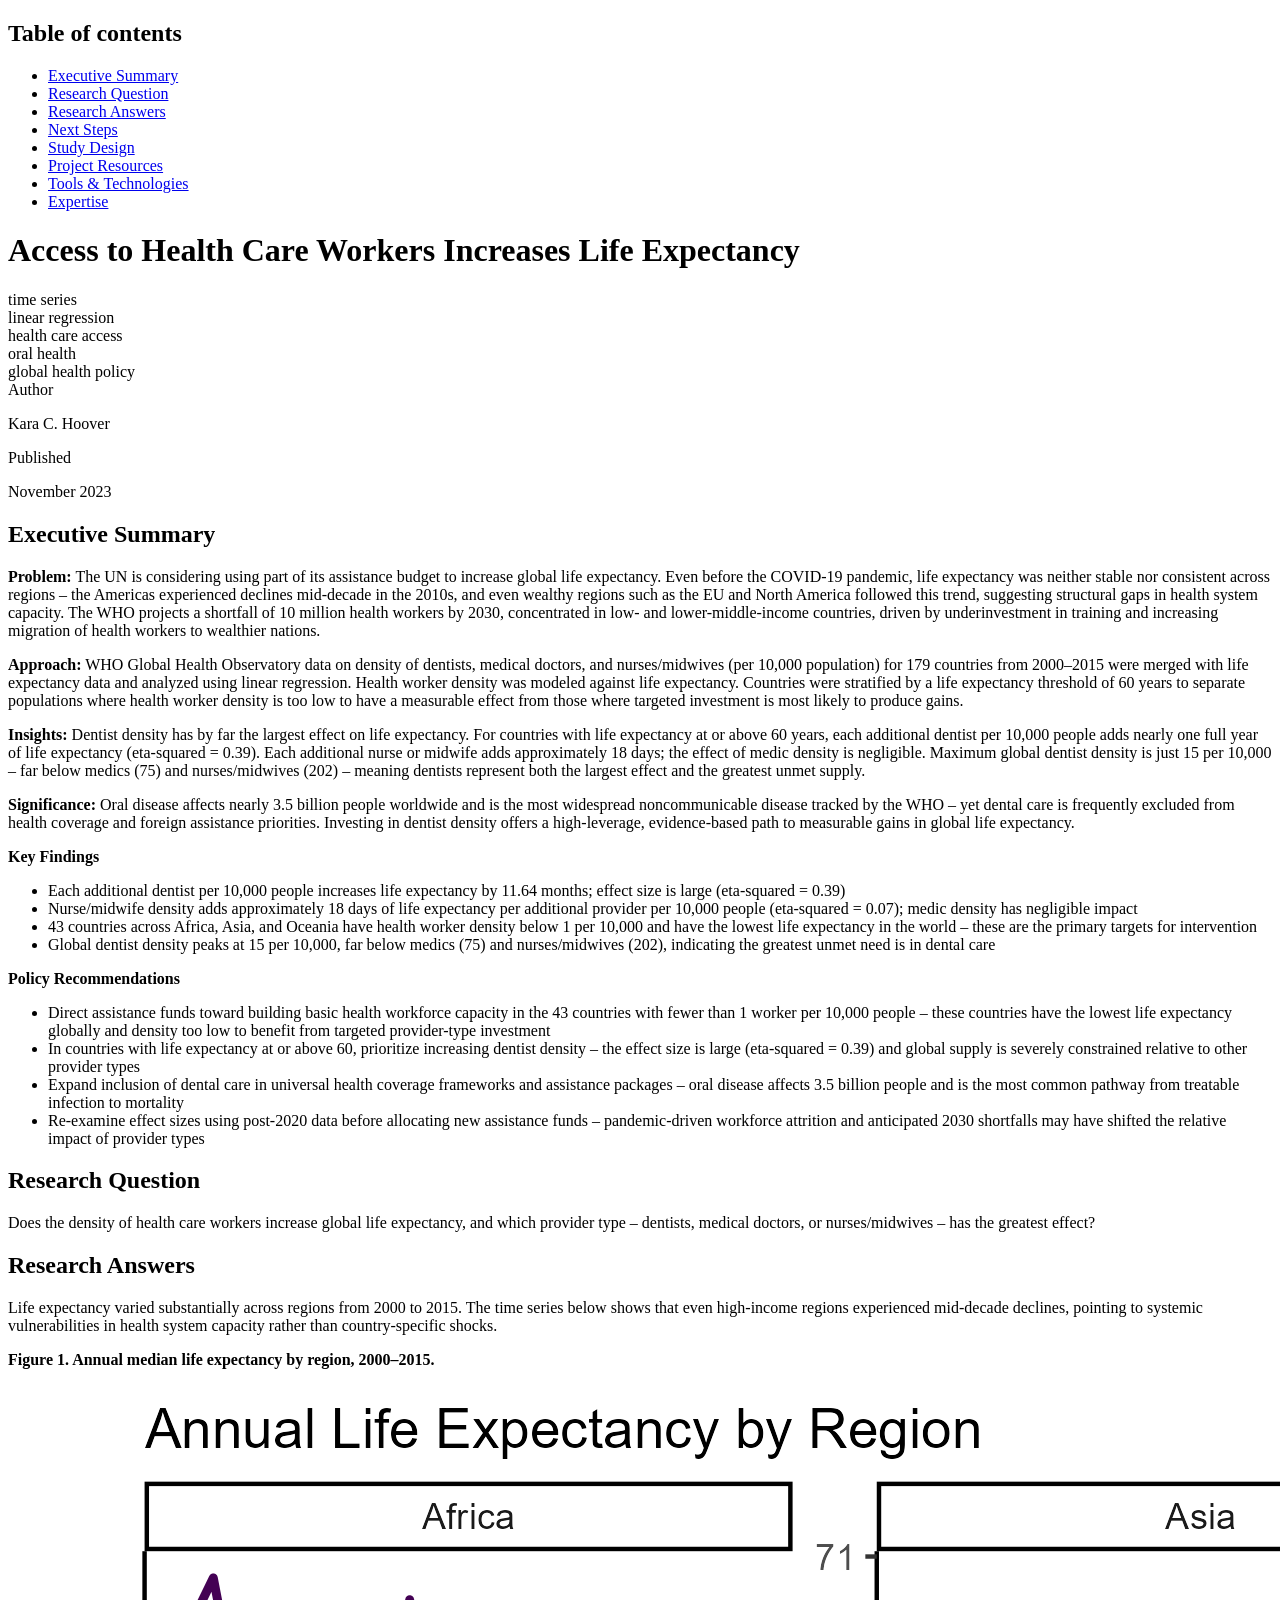
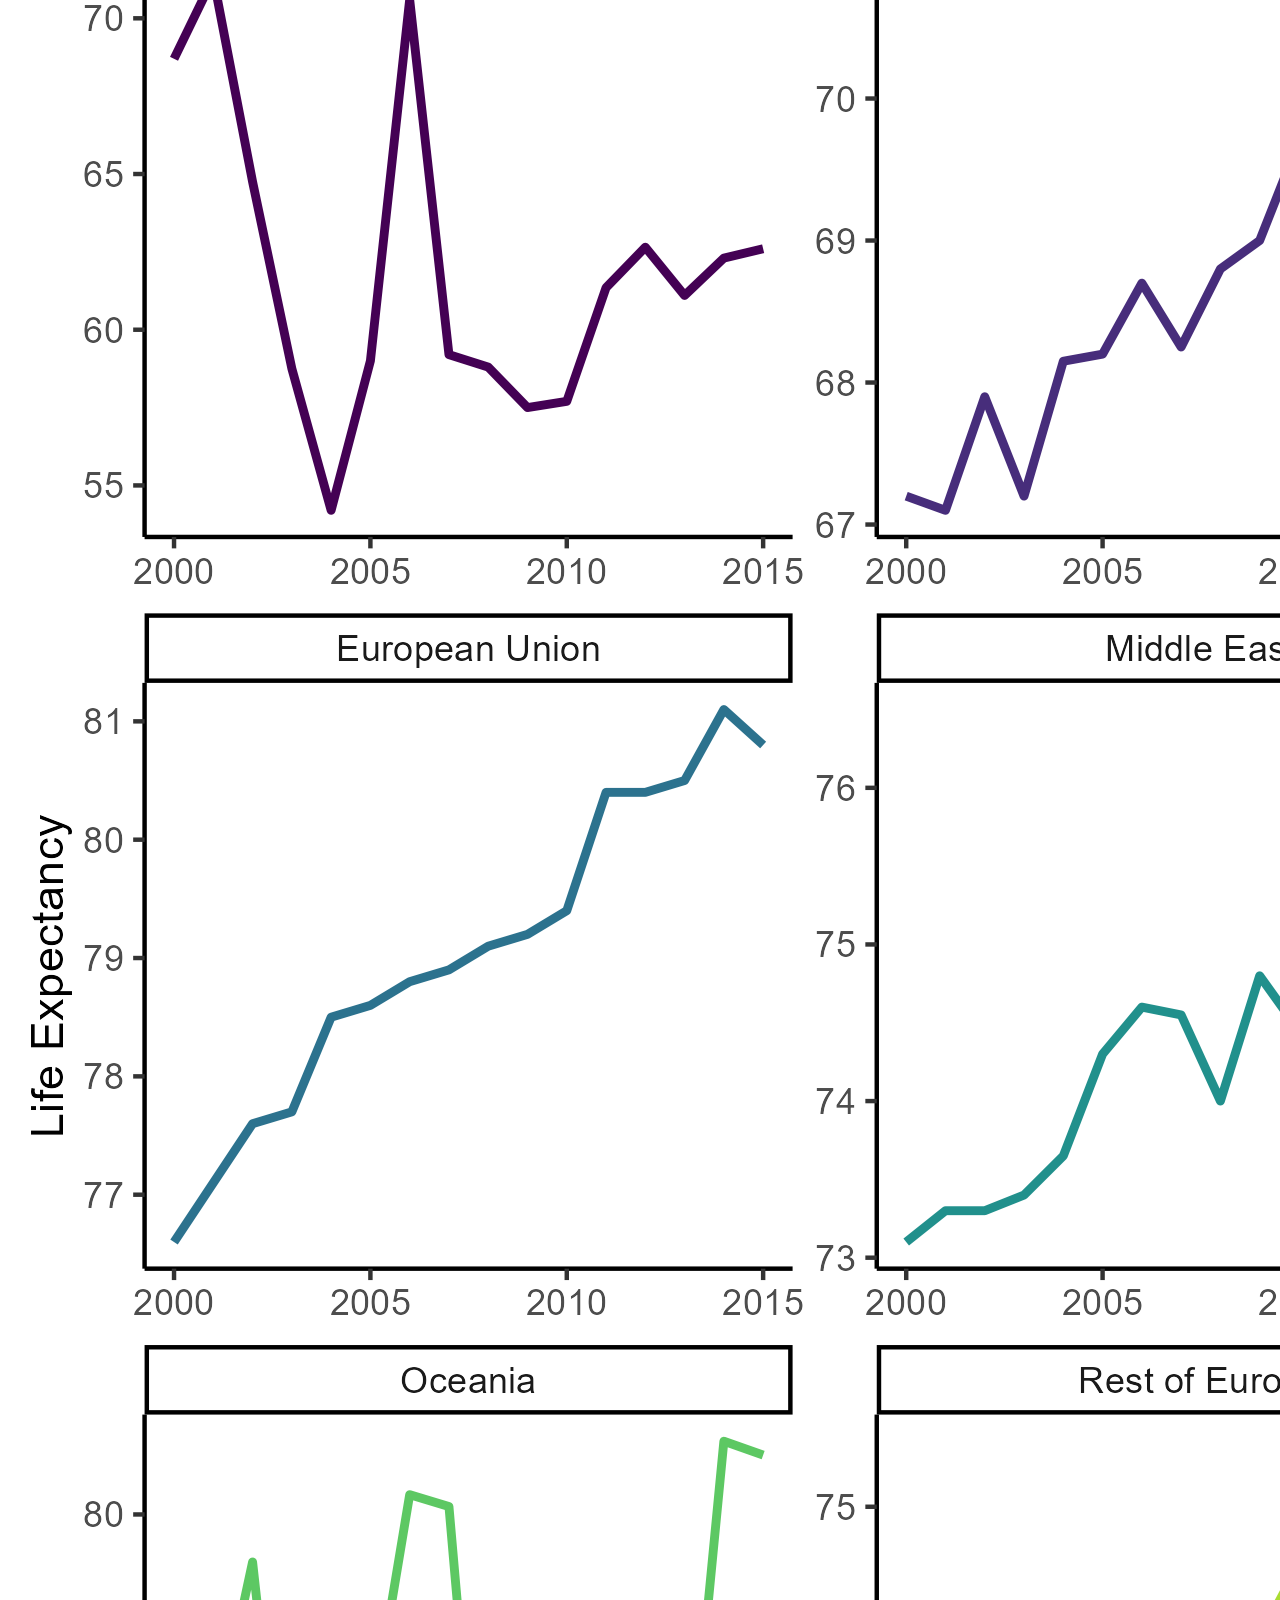
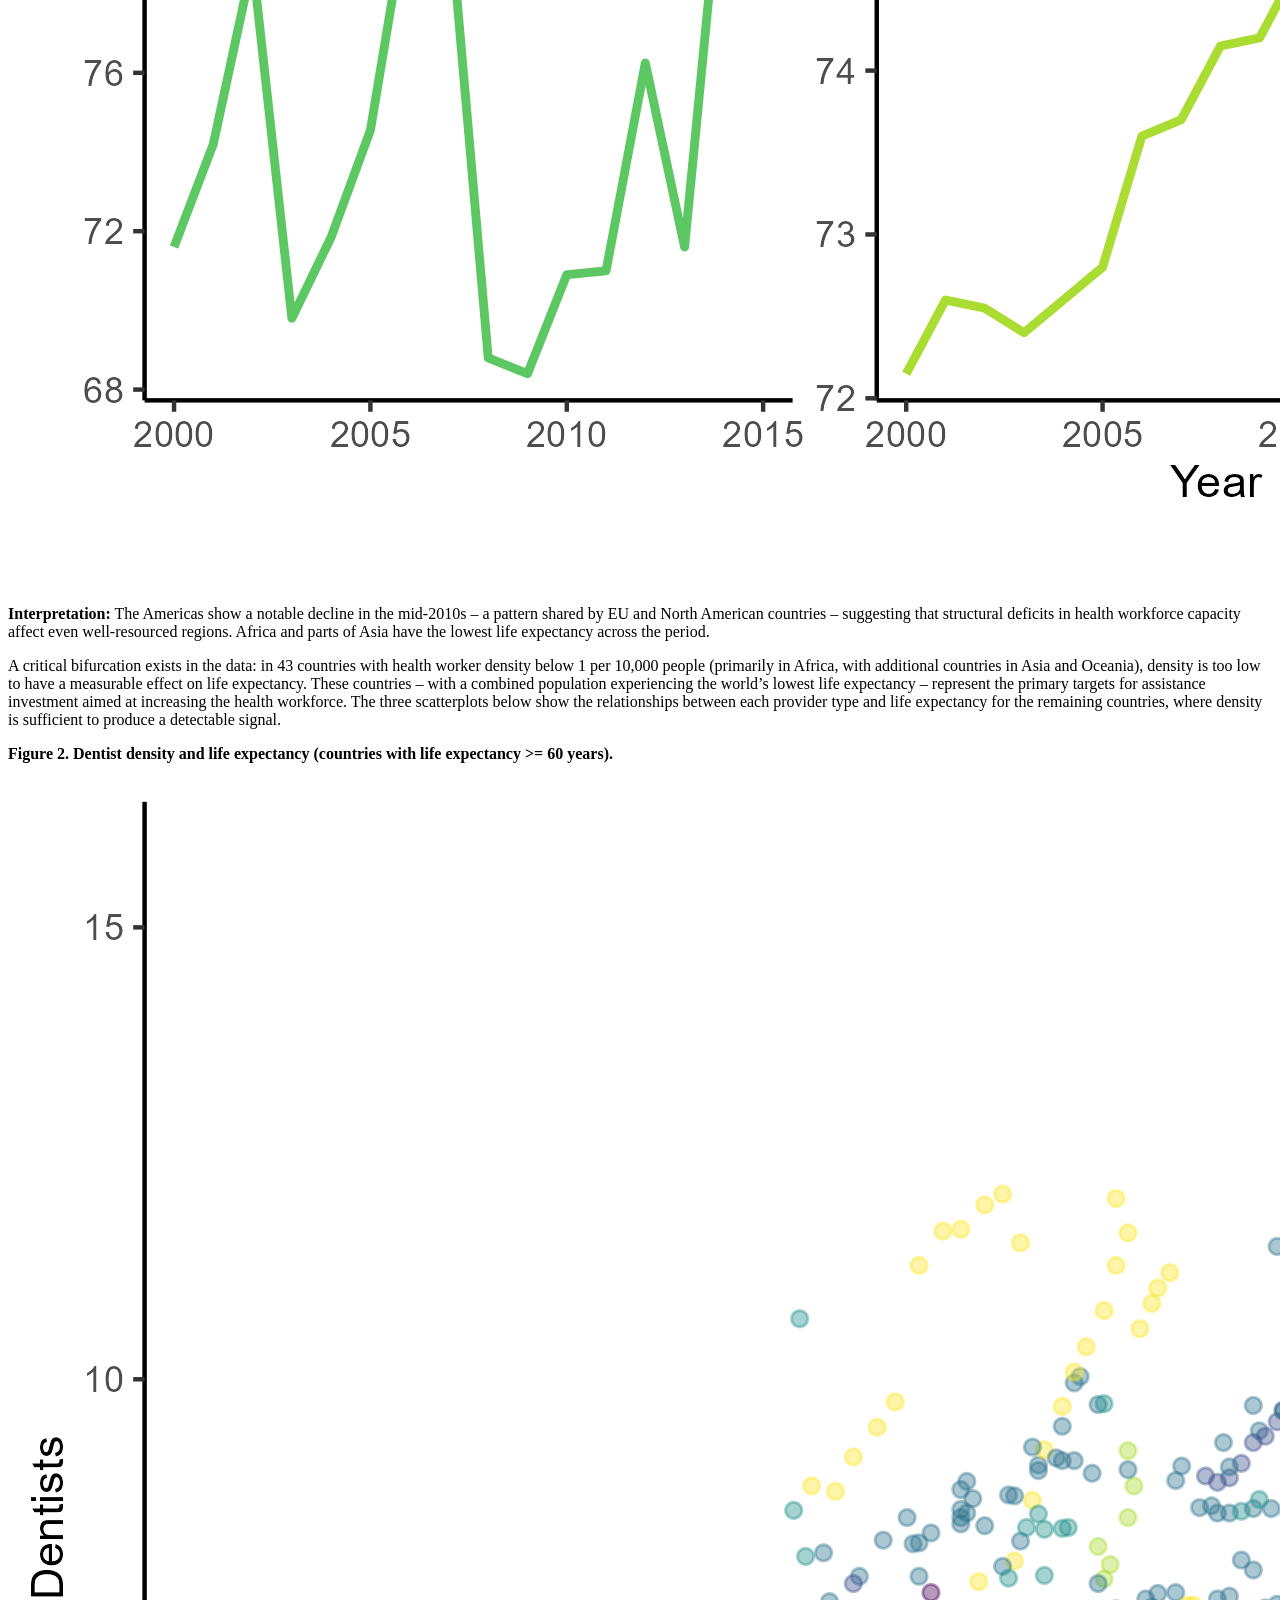
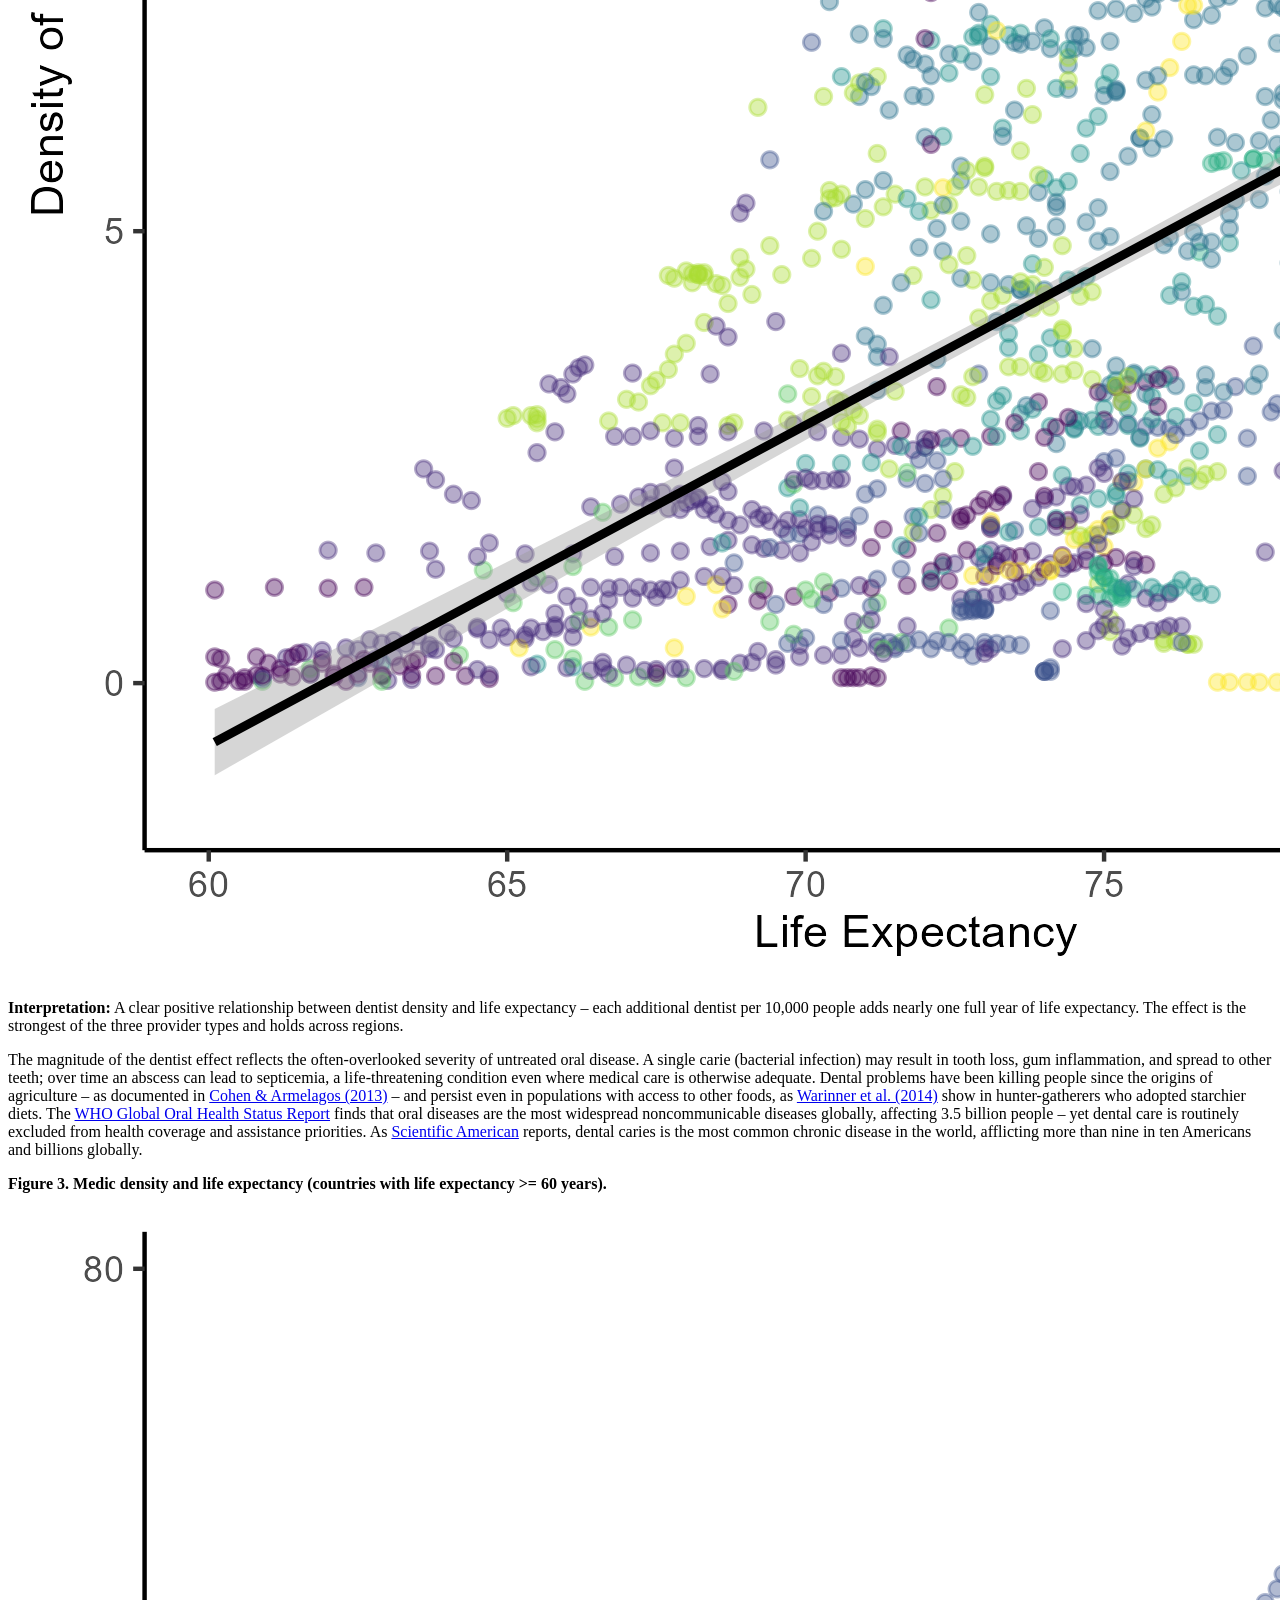
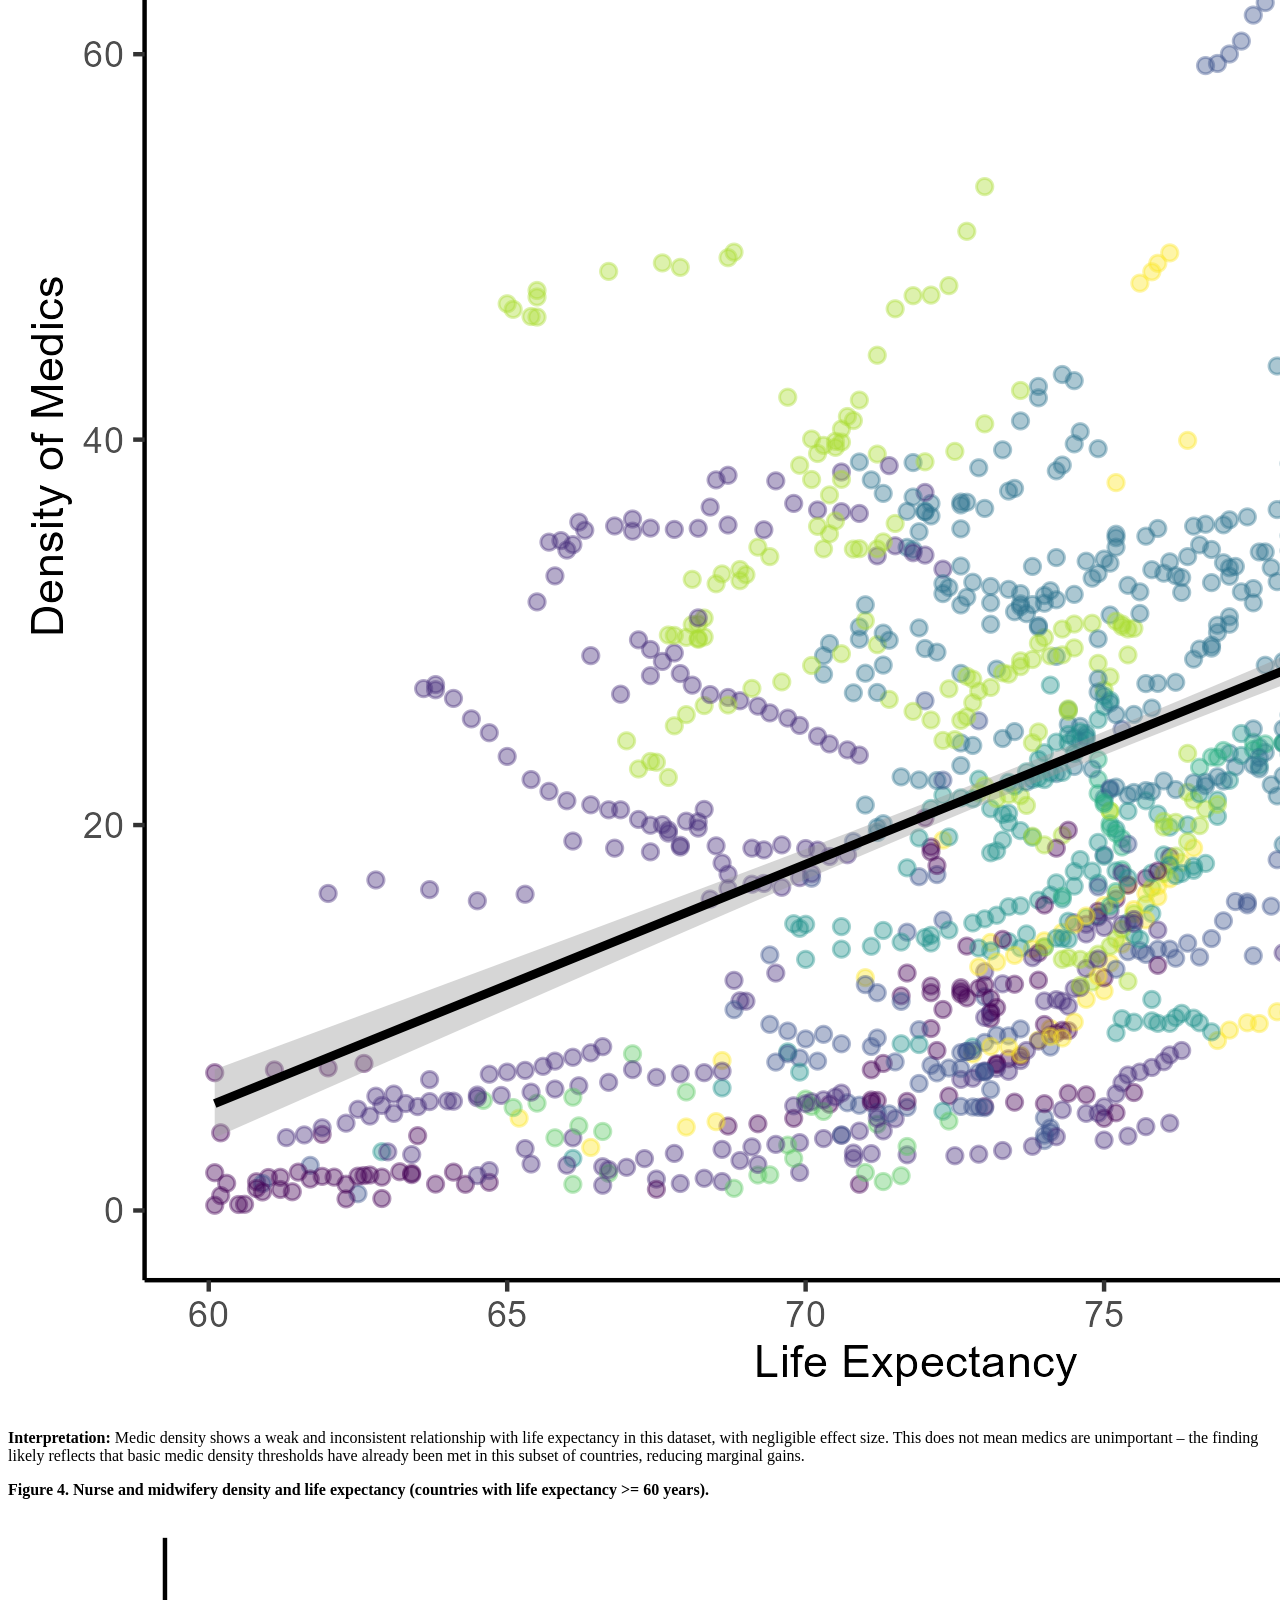
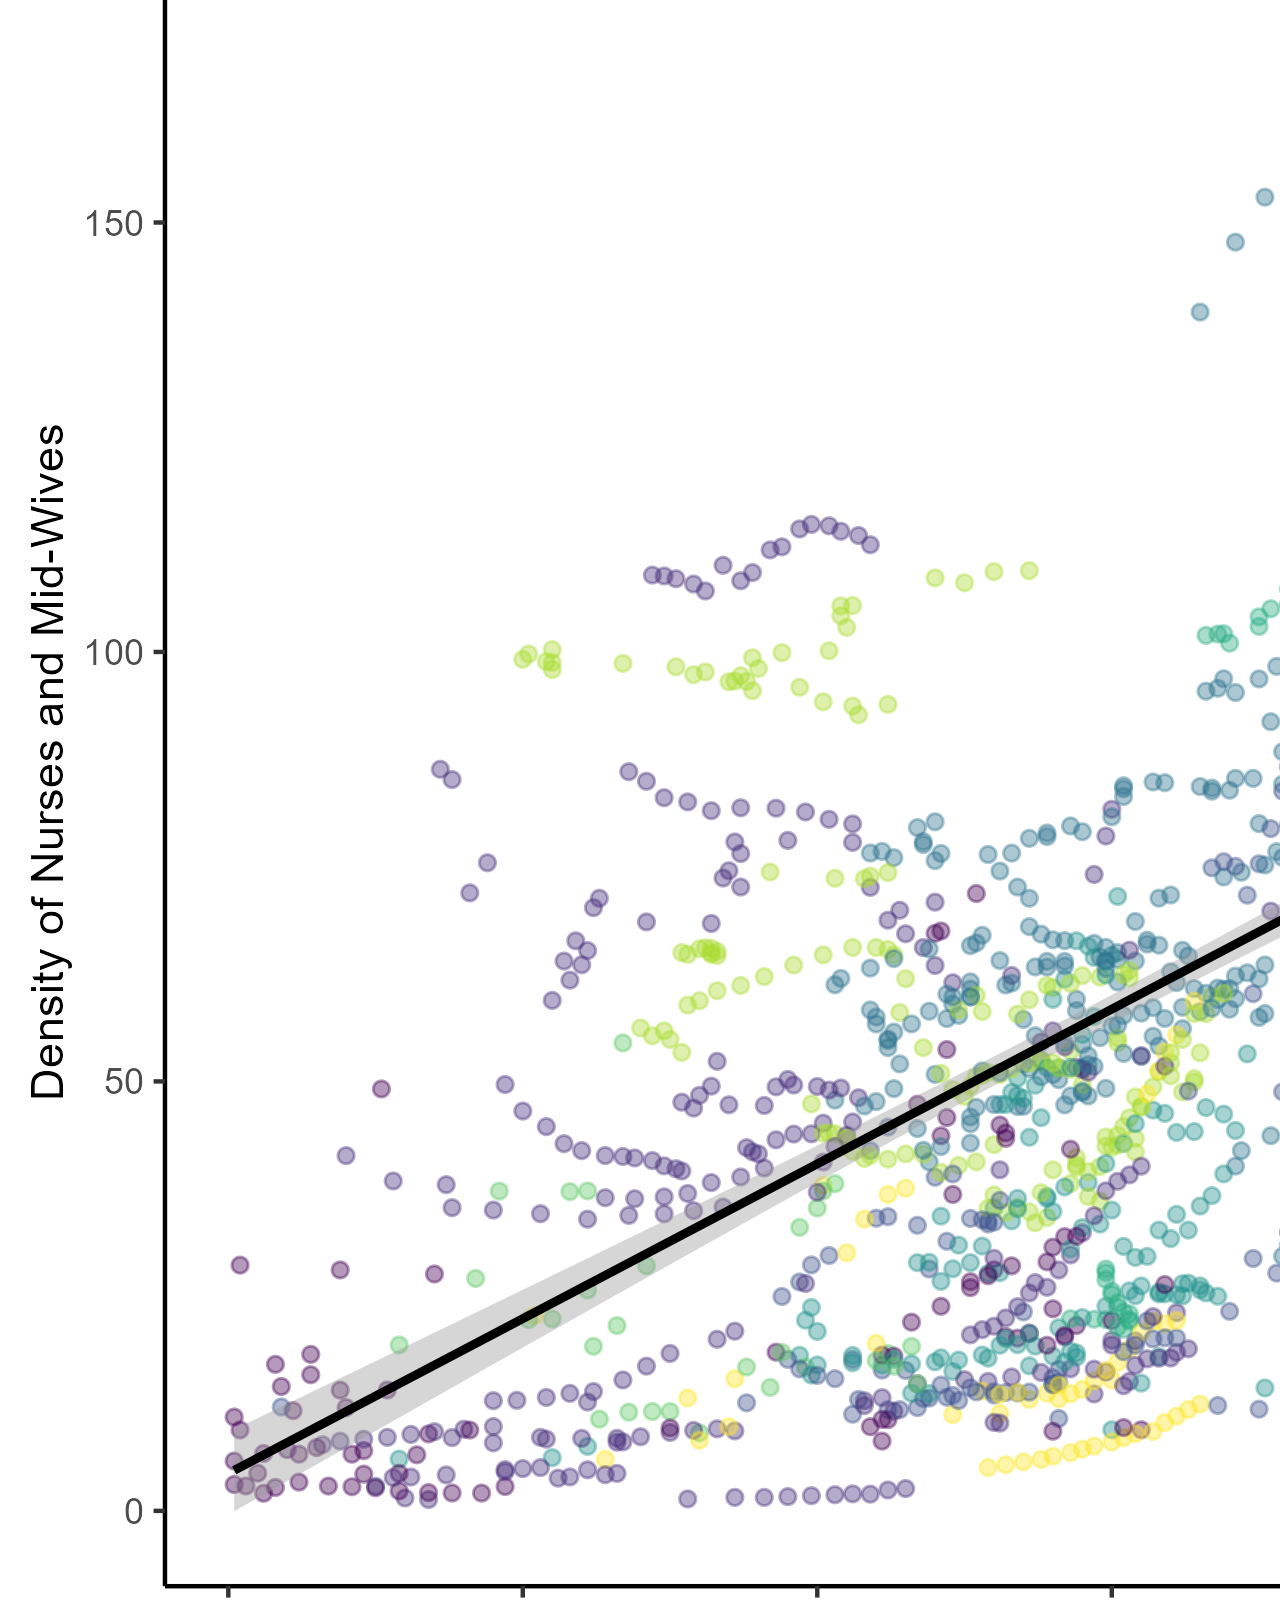
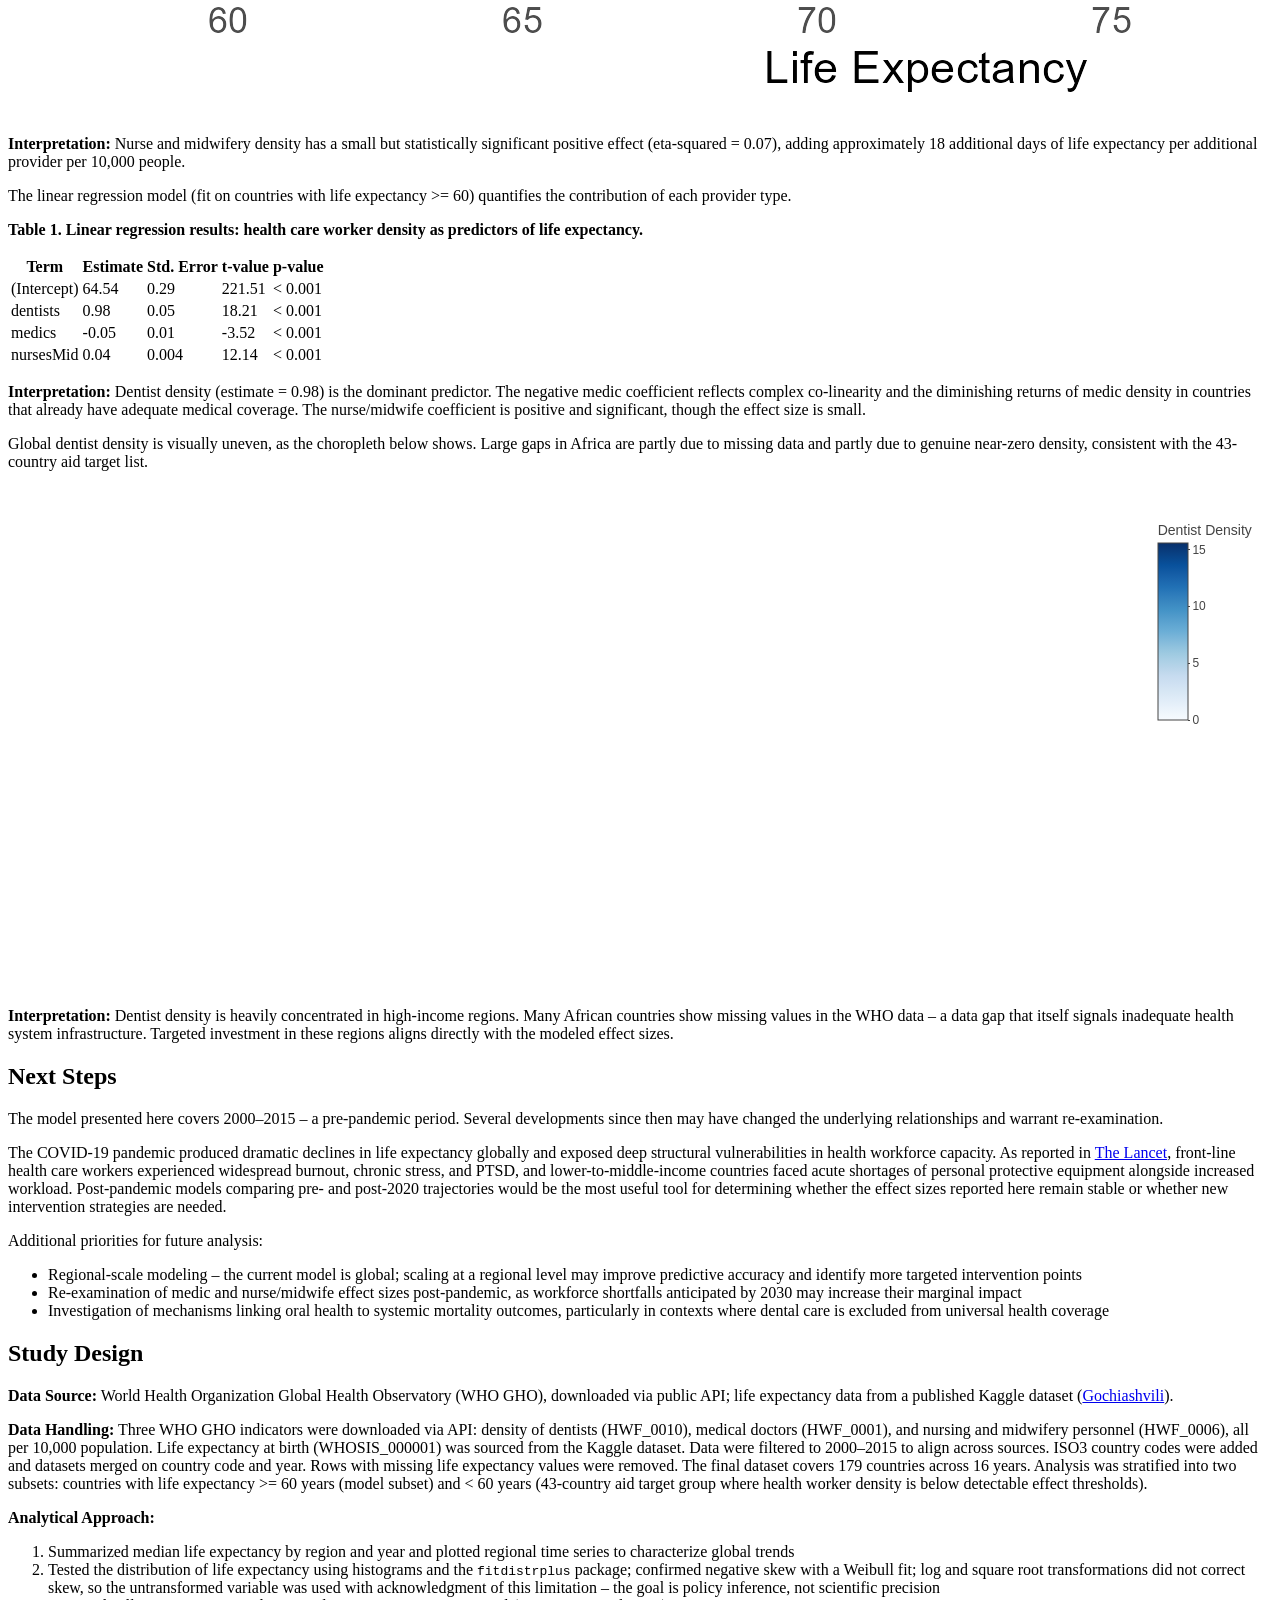
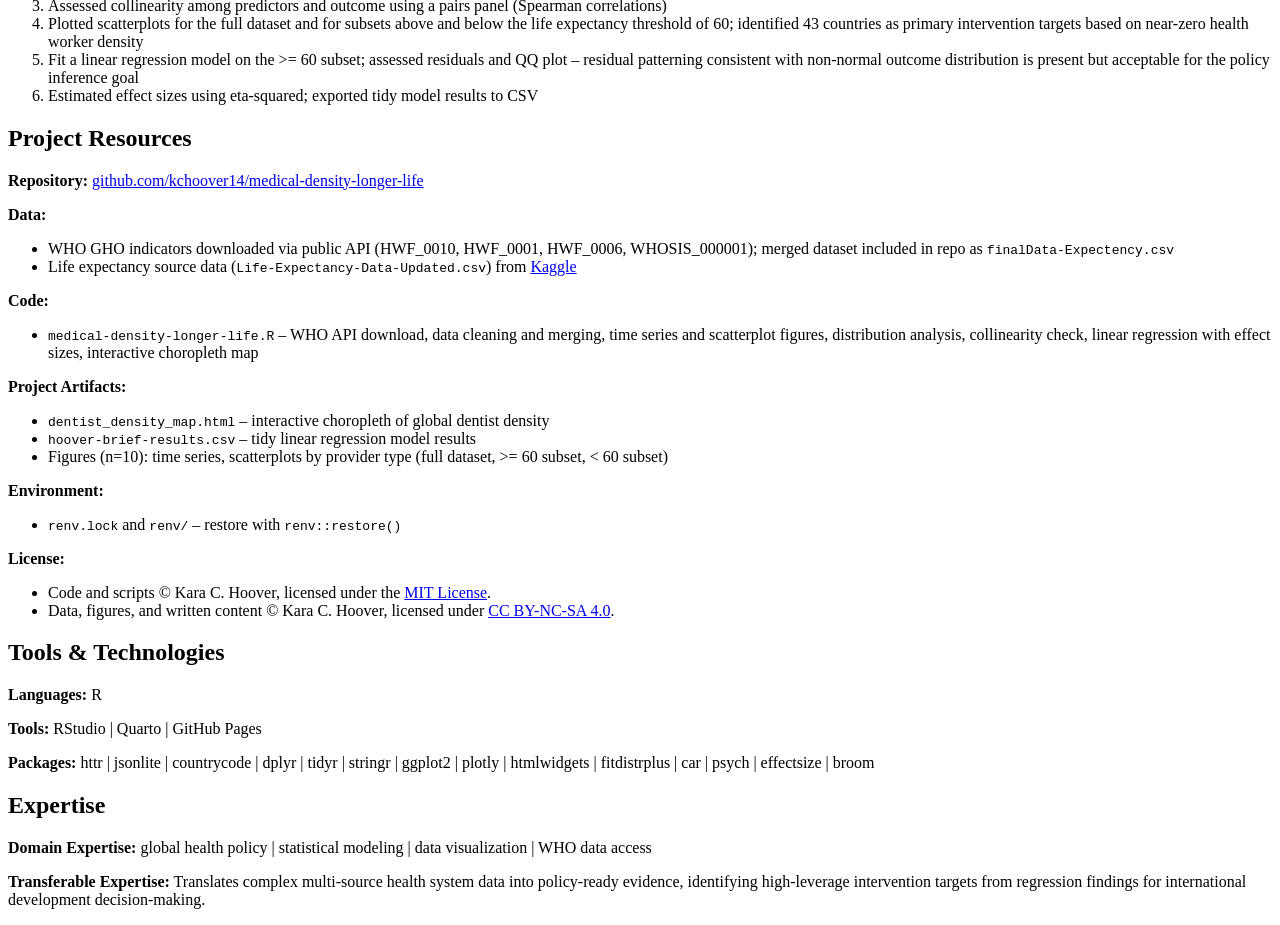
==== commit 4ee513de: "updates" ====
--- a/index.html
+++ b/index.html
@@ -2,15 +2,17 @@
 <html xmlns="http://www.w3.org/1999/xhtml" lang="en" xml:lang="en"><head>
 
 <meta charset="utf-8">
-<meta name="generator" content="quarto-1.4.554">
+<meta name="generator" content="quarto-1.9.23">
 
 <meta name="viewport" content="width=device-width, initial-scale=1.0, user-scalable=yes">
 
 <meta name="author" content="Kara C. Hoover">
-<meta name="dcterms.date" content="2023-11-19">
 
 <title>Access to Health Care Workers Increases Life Expectancy</title>
 <style>
+/* Default styles provided by pandoc.
+** See https://pandoc.org/MANUAL.html#variables-for-html for config info.
+*/
 code{white-space: pre-wrap;}
 span.smallcaps{font-variant: small-caps;}
 div.columns{display: flex; gap: min(4vw, 1.5em);}
@@ -22,76 +24,26 @@
   margin: 0 0.8em 0.2em -1em; /* quarto-specific, see https://github.com/quarto-dev/quarto-cli/issues/4556 */ 
   vertical-align: middle;
 }
-/* CSS for syntax highlighting */
-pre > code.sourceCode { white-space: pre; position: relative; }
-pre > code.sourceCode > span { line-height: 1.25; }
-pre > code.sourceCode > span:empty { height: 1.2em; }
-.sourceCode { overflow: visible; }
-code.sourceCode > span { color: inherit; text-decoration: inherit; }
-div.sourceCode { margin: 1em 0; }
-pre.sourceCode { margin: 0; }
-@media screen {
-div.sourceCode { overflow: auto; }
-}
-@media print {
-pre > code.sourceCode { white-space: pre-wrap; }
-pre > code.sourceCode > span { text-indent: -5em; padding-left: 5em; }
-}
-pre.numberSource code
-  { counter-reset: source-line 0; }
-pre.numberSource code > span
-  { position: relative; left: -4em; counter-increment: source-line; }
-pre.numberSource code > span > a:first-child::before
-  { content: counter(source-line);
-    position: relative; left: -1em; text-align: right; vertical-align: baseline;
-    border: none; display: inline-block;
-    -webkit-touch-callout: none; -webkit-user-select: none;
-    -khtml-user-select: none; -moz-user-select: none;
-    -ms-user-select: none; user-select: none;
-    padding: 0 4px; width: 4em;
-  }
-pre.numberSource { margin-left: 3em;  padding-left: 4px; }
-div.sourceCode
-  {   }
-@media screen {
-pre > code.sourceCode > span > a:first-child::before { text-decoration: underline; }
-}
 </style>
 
 
-<script src="healthCareAccess_files/libs/clipboard/clipboard.min.js"></script>
-<script src="healthCareAccess_files/libs/quarto-html/quarto.js"></script>
-<script src="healthCareAccess_files/libs/quarto-html/popper.min.js"></script>
-<script src="healthCareAccess_files/libs/quarto-html/tippy.umd.min.js"></script>
-<script src="healthCareAccess_files/libs/quarto-html/anchor.min.js"></script>
-<link href="healthCareAccess_files/libs/quarto-html/tippy.css" rel="stylesheet">
-<link href="healthCareAccess_files/libs/quarto-html/quarto-syntax-highlighting.css" rel="stylesheet" id="quarto-text-highlighting-styles">
-<script src="healthCareAccess_files/libs/bootstrap/bootstrap.min.js"></script>
-<link href="healthCareAccess_files/libs/bootstrap/bootstrap-icons.css" rel="stylesheet">
-<link href="healthCareAccess_files/libs/bootstrap/bootstrap.min.css" rel="stylesheet" id="quarto-bootstrap" data-mode="light">
-<link href="healthCareAccess_files/libs/htmltools-fill-0.5.8.1/fill.css" rel="stylesheet">
-
-<script src="healthCareAccess_files/libs/htmlwidgets-1.6.4/htmlwidgets.js"></script>
-
-<script src="healthCareAccess_files/libs/plotly-binding-4.11.0/plotly.js"></script>
-
-<script src="healthCareAccess_files/libs/typedarray-0.1/typedarray.min.js"></script>
-
-<script src="healthCareAccess_files/libs/jquery-3.5.1/jquery.min.js"></script>
-
-<link href="healthCareAccess_files/libs/crosstalk-1.2.1/css/crosstalk.min.css" rel="stylesheet">
-
-<script src="healthCareAccess_files/libs/crosstalk-1.2.1/js/crosstalk.min.js"></script>
-
-<link href="healthCareAccess_files/libs/plotly-htmlwidgets-css-2.11.1/plotly-htmlwidgets.css" rel="stylesheet">
-
-<script src="healthCareAccess_files/libs/plotly-main-2.11.1/plotly-latest.min.js"></script>
-
+<script src="medical-density-longer-life_files/libs/clipboard/clipboard.min.js"></script>
+<script src="medical-density-longer-life_files/libs/quarto-html/quarto.js" type="module"></script>
+<script src="medical-density-longer-life_files/libs/quarto-html/tabsets/tabsets.js" type="module"></script>
+<script src="medical-density-longer-life_files/libs/quarto-html/axe/axe-check.js" type="module"></script>
+<script src="medical-density-longer-life_files/libs/quarto-html/popper.min.js"></script>
+<script src="medical-density-longer-life_files/libs/quarto-html/tippy.umd.min.js"></script>
+<script src="medical-density-longer-life_files/libs/quarto-html/anchor.min.js"></script>
+<link href="medical-density-longer-life_files/libs/quarto-html/tippy.css" rel="stylesheet">
+<link href="medical-density-longer-life_files/libs/quarto-html/quarto-syntax-highlighting-076ecbd647e1f0418c5051713cd9b730.css" rel="stylesheet" id="quarto-text-highlighting-styles">
+<script src="medical-density-longer-life_files/libs/bootstrap/bootstrap.min.js"></script>
+<link href="medical-density-longer-life_files/libs/bootstrap/bootstrap-icons.css" rel="stylesheet">
+<link href="medical-density-longer-life_files/libs/bootstrap/bootstrap-fdc35ccebf6ef883c9ad23e25989f106.min.css" rel="stylesheet" append-hash="true" id="quarto-bootstrap" data-mode="light">
 
 
 </head>
 
-<body>
+<body class="blues quarto-light">
 
 <div id="quarto-content" class="page-columns page-rows-contents page-layout-article">
 <div id="quarto-margin-sidebar" class="sidebar margin-sidebar">
@@ -100,20 +52,13 @@
    
   <ul>
   <li><a href="#executive-summary" id="toc-executive-summary" class="nav-link active" data-scroll-target="#executive-summary">Executive Summary</a></li>
-  <li><a href="#the-problem" id="toc-the-problem" class="nav-link" data-scroll-target="#the-problem">The Problem</a></li>
-  <li><a href="#world-health-organization-life-expectancy-and-health-indicators-data" id="toc-world-health-organization-life-expectancy-and-health-indicators-data" class="nav-link" data-scroll-target="#world-health-organization-life-expectancy-and-health-indicators-data">World Health Organization Life Expectancy and Health Indicators Data</a></li>
-  <li><a href="#results-of-data-analysis" id="toc-results-of-data-analysis" class="nav-link" data-scroll-target="#results-of-data-analysis">Results of Data Analysis</a></li>
-  <li><a href="#the-solution" id="toc-the-solution" class="nav-link" data-scroll-target="#the-solution">The Solution</a></li>
-  <li><a href="#bibliography" id="toc-bibliography" class="nav-link" data-scroll-target="#bibliography">Bibliography</a></li>
-  <li><a href="#supplemental-materials" id="toc-supplemental-materials" class="nav-link" data-scroll-target="#supplemental-materials">SUPPLEMENTAL MATERIALS</a></li>
-  <li><a href="#load-required-r-packages" id="toc-load-required-r-packages" class="nav-link" data-scroll-target="#load-required-r-packages">Load required R packages</a></li>
-  <li><a href="#world-health-organization-life-expectancy-and-health-indicators-data-1" id="toc-world-health-organization-life-expectancy-and-health-indicators-data-1" class="nav-link" data-scroll-target="#world-health-organization-life-expectancy-and-health-indicators-data-1">World Health Organization Life Expectancy and Health Indicators Data</a></li>
-  <li><a href="#distribution-of-independent-variable" id="toc-distribution-of-independent-variable" class="nav-link" data-scroll-target="#distribution-of-independent-variable"><strong>Distribution of Independent Variable</strong></a>
-  <ul class="collapse">
-  <li><a href="#colinearity-and-scatterplots" id="toc-colinearity-and-scatterplots" class="nav-link" data-scroll-target="#colinearity-and-scatterplots"><strong>Colinearity and Scatterplots</strong></a></li>
-  </ul></li>
-  <li><a href="#scatterplots" id="toc-scatterplots" class="nav-link" data-scroll-target="#scatterplots"><strong>Scatterplots</strong></a></li>
-  <li><a href="#data-analysis" id="toc-data-analysis" class="nav-link" data-scroll-target="#data-analysis">Data Analysis</a></li>
+  <li><a href="#research-question" id="toc-research-question" class="nav-link" data-scroll-target="#research-question">Research Question</a></li>
+  <li><a href="#research-answers" id="toc-research-answers" class="nav-link" data-scroll-target="#research-answers">Research Answers</a></li>
+  <li><a href="#next-steps" id="toc-next-steps" class="nav-link" data-scroll-target="#next-steps">Next Steps</a></li>
+  <li><a href="#study-design" id="toc-study-design" class="nav-link" data-scroll-target="#study-design">Study Design</a></li>
+  <li><a href="#project-resources" id="toc-project-resources" class="nav-link" data-scroll-target="#project-resources">Project Resources</a></li>
+  <li><a href="#tools-technologies" id="toc-tools-technologies" class="nav-link" data-scroll-target="#tools-technologies">Tools &amp; Technologies</a></li>
+  <li><a href="#expertise" id="toc-expertise" class="nav-link" data-scroll-target="#expertise">Expertise</a></li>
   </ul>
 </nav>
 </div>
@@ -122,9 +67,12 @@
 <header id="title-block-header" class="quarto-title-block default">
 <div class="quarto-title">
 <h1 class="title">Access to Health Care Workers Increases Life Expectancy</h1>
-<p class="subtitle lead">Expert Foreign Policy Decisions Using Data</p>
   <div class="quarto-categories">
-    <div class="quarto-category">time series | modelling | health care access | oral health | mortality rates</div>
+    <div class="quarto-category">time series</div>
+    <div class="quarto-category">linear regression</div>
+    <div class="quarto-category">health care access</div>
+    <div class="quarto-category">oral health</div>
+    <div class="quarto-category">global health policy</div>
   </div>
   </div>
 
@@ -142,7 +90,7 @@
     <div>
     <div class="quarto-title-meta-heading">Published</div>
     <div class="quarto-title-meta-contents">
-      <p class="date">November 19, 2023</p>
+      <p class="date">November 2023</p>
     </div>
   </div>
   
@@ -156,668 +104,224 @@
 
 <section id="executive-summary" class="level2">
 <h2 class="anchored" data-anchor-id="executive-summary">Executive Summary</h2>
-<p>The density of health care workers positively impacts life expectancy outcomes by up to a year. In the 43 countries with density of health workers under 1 per 10,000, the life expectancy was the lowest. The greatest impact on life expectancy in countries with a life expectancy over 60 is from density of dentists. Oral health is often neglected health due to lack of access to a provider (the highest density globally is 15 dentists/10,000 people and the extra expense of visiting a dentist. Yet, poor dental hygiene has deadly outcomes. The recommendation is to use assistance funds to increase density of health workers in countries with mortality rates below 60 and increase density of dentists globally in countries with sufficient medics and nurses/mid-wives.</p>
-</section>
-<section id="the-problem" class="level2">
-<h2 class="anchored" data-anchor-id="the-problem">The Problem</h2>
-<p>The UN is interested in using part of its assistance budget to increase global life expectancy. The global community recently suffered a dramatic decrease in life expectancy following the COVID-19 pandemic, which was a natural experiment in determining what factors make a place resilient to disaster. A key finding is the importance of a sufficient number of trained health care workers. But even before the pandemic, life expectancy was not consistently stable or consistent across regions. In the graphs below, for example, the Americas experienced declines mid-decade in the 10s. Even wealthy regions, such as the EU and North America, follow this trend, which suggests internal inequities or inadequacies in personnel or funding.</p>
-<p>The WHO has projected a global shortfall of 10 million health workers by 2030–low- and lower-middle income countries will suffer the greatest deficits (<a href="https://www.who.int/health-topics/health-workforce#tab=tab_1">Health Workforce</a>). This gap is partly attributable to under-investment in education and training of health workers, and also increasing international migration of health workers from these countries to wealthier ones. A great challenge is getting health care workers to rural and remote areas. A final challenge is the lack of universal access to health care workers, which could be offset by public sector investment in care via increased budgets. Ironically, some countries include health workers in their unemployment counts while having major unmet health needs. The WHO High-Level Commission on Health Employment and Economic Growth has identified six pathways to inclusive economic growth through investments in the health and social workforce. In a similar but separate study on health care worker shortfalls, WHO African and Eastern Mediterranean regions will experience the greatest shortfalls and 47 countries on the WHO Support and Safeguards List <a href="https://gh.bmj.com/content/7/6/e009316">The global health workforce stock and distribution in 2020 and 2030: a threat to equity and ‘universal’ health coverage?</a>. So, while the industry is rebounding post-pandemic, shortfalls are likely coming and will increase global health inequities.</p>
-<p>To determine if investment in health care workers (education, training, support) is a good use of the assistance budget, data from prior to the academic and spanning a 15 year period (2000-2015) were used to study the impact of density of health care workers on life expectancy. Density of dentists, medics, and nurses/mid-wives per 10,000 were variables entered into a linear regression model with life expectancy as the outcome variable. The density of health care workers has a positive impact on life expectancy (adding between 2 months to 1 year of life). The largest effect size was for density of dentist at one year per additional dentist for 10,000 people. Investing assistance funds to countries with low density of health care workers, particularly boosting dentist density, will achieve the goal to increase global life expectancy. A caveat is the global downturn in health care workers following the pandemic due to burn-out. In 2025, the impact of medics and nurses/mid-wives needs to be revisited as those effect sizes might increase.</p>
-<div class="cell">
-<details class="code-fold">
-<summary>Code</summary>
-<div class="sourceCode cell-code" id="cb1"><pre class="sourceCode r code-with-copy"><code class="sourceCode r"><span id="cb1-1"><a href="#cb1-1" aria-hidden="true" tabindex="-1"></a><span class="fu">library</span>(tidyverse)</span>
-<span id="cb1-2"><a href="#cb1-2" aria-hidden="true" tabindex="-1"></a><span class="co">#read data</span></span>
-<span id="cb1-3"><a href="#cb1-3" aria-hidden="true" tabindex="-1"></a>expectancy <span class="ot">=</span> <span class="fu">read.csv</span>(<span class="st">'finalData-Expectency.csv'</span>)</span>
-<span id="cb1-4"><a href="#cb1-4" aria-hidden="true" tabindex="-1"></a></span>
-<span id="cb1-5"><a href="#cb1-5" aria-hidden="true" tabindex="-1"></a><span class="co">#summarize data by year</span></span>
-<span id="cb1-6"><a href="#cb1-6" aria-hidden="true" tabindex="-1"></a>timeSeries <span class="ot">&lt;-</span> expectancy <span class="sc">|&gt;</span></span>
-<span id="cb1-7"><a href="#cb1-7" aria-hidden="true" tabindex="-1"></a>  <span class="fu">group_by</span>(Region, year) <span class="sc">|&gt;</span></span>
-<span id="cb1-8"><a href="#cb1-8" aria-hidden="true" tabindex="-1"></a>  dplyr<span class="sc">::</span><span class="fu">summarize</span>(</span>
-<span id="cb1-9"><a href="#cb1-9" aria-hidden="true" tabindex="-1"></a>    <span class="at">lifeExpectancy =</span> <span class="fu">median</span>(lifeExpectancy, <span class="at">na.rm =</span> <span class="cn">TRUE</span>)) <span class="sc">|&gt;</span></span>
-<span id="cb1-10"><a href="#cb1-10" aria-hidden="true" tabindex="-1"></a>  <span class="fu">arrange</span>(<span class="fu">desc</span>(Region))</span>
-<span id="cb1-11"><a href="#cb1-11" aria-hidden="true" tabindex="-1"></a></span>
-<span id="cb1-12"><a href="#cb1-12" aria-hidden="true" tabindex="-1"></a><span class="co">#dropNA by row</span></span>
-<span id="cb1-13"><a href="#cb1-13" aria-hidden="true" tabindex="-1"></a>timeSeries <span class="ot">&lt;-</span> timeSeries <span class="sc">%&gt;%</span> <span class="fu">drop_na</span>(lifeExpectancy)</span>
-<span id="cb1-14"><a href="#cb1-14" aria-hidden="true" tabindex="-1"></a></span>
-<span id="cb1-15"><a href="#cb1-15" aria-hidden="true" tabindex="-1"></a><span class="co">#line chart with viridis color-blind friendly</span></span>
-<span id="cb1-16"><a href="#cb1-16" aria-hidden="true" tabindex="-1"></a>timeSeries<span class="sc">|&gt;</span></span>
-<span id="cb1-17"><a href="#cb1-17" aria-hidden="true" tabindex="-1"></a>  <span class="fu">ggplot</span>(<span class="fu">aes</span>(<span class="at">x =</span> year, <span class="at">y =</span> lifeExpectancy, <span class="at">color =</span> Region)) <span class="sc">+</span></span>
-<span id="cb1-18"><a href="#cb1-18" aria-hidden="true" tabindex="-1"></a>  <span class="fu">geom_line</span>(<span class="at">linewidth =</span> <span class="dv">1</span>) <span class="sc">+</span> </span>
-<span id="cb1-19"><a href="#cb1-19" aria-hidden="true" tabindex="-1"></a>  <span class="fu">labs</span>(</span>
-<span id="cb1-20"><a href="#cb1-20" aria-hidden="true" tabindex="-1"></a>    <span class="at">x =</span> <span class="st">"Year"</span>, </span>
-<span id="cb1-21"><a href="#cb1-21" aria-hidden="true" tabindex="-1"></a>    <span class="at">y =</span> <span class="st">"Life Expectancy"</span>, </span>
-<span id="cb1-22"><a href="#cb1-22" aria-hidden="true" tabindex="-1"></a>    <span class="at">title =</span> <span class="st">'Annual Life Expectancy by Region'</span>, </span>
-<span id="cb1-23"><a href="#cb1-23" aria-hidden="true" tabindex="-1"></a>    <span class="at">caption =</span> <span class="st">"Source: World Health Organization"</span>, </span>
-<span id="cb1-24"><a href="#cb1-24" aria-hidden="true" tabindex="-1"></a>    <span class="at">color =</span> <span class="st">"Country"</span></span>
-<span id="cb1-25"><a href="#cb1-25" aria-hidden="true" tabindex="-1"></a>  ) <span class="sc">+</span></span>
-<span id="cb1-26"><a href="#cb1-26" aria-hidden="true" tabindex="-1"></a>  <span class="fu">facet_wrap</span>(<span class="fu">vars</span>(Region),<span class="at">scales =</span> <span class="st">'free'</span>, <span class="at">nrow=</span><span class="dv">3</span>) <span class="sc">+</span></span>
-<span id="cb1-27"><a href="#cb1-27" aria-hidden="true" tabindex="-1"></a>  <span class="fu">scale_color_viridis_d</span>() <span class="sc">+</span></span>
-<span id="cb1-28"><a href="#cb1-28" aria-hidden="true" tabindex="-1"></a>  <span class="fu">theme_classic</span>()</span></code><button title="Copy to Clipboard" class="code-copy-button"><i class="bi"></i></button></pre></div>
-</details>
-<div class="cell-output-display">
-<div>
-<figure class="figure">
-<p><img src="healthCareAccess_files/figure-html/timeSeries-1.png" class="img-fluid figure-img" width="672"></p>
-</figure>
+<p><strong>Problem:</strong> The UN is considering using part of its assistance budget to increase global life expectancy. Even before the COVID-19 pandemic, life expectancy was neither stable nor consistent across regions – the Americas experienced declines mid-decade in the 2010s, and even wealthy regions such as the EU and North America followed this trend, suggesting structural gaps in health system capacity. The WHO projects a shortfall of 10 million health workers by 2030, concentrated in low- and lower-middle-income countries, driven by underinvestment in training and increasing migration of health workers to wealthier nations.</p>
+<p><strong>Approach:</strong> WHO Global Health Observatory data on density of dentists, medical doctors, and nurses/midwives (per 10,000 population) for 179 countries from 2000–2015 were merged with life expectancy data and analyzed using linear regression. Health worker density was modeled against life expectancy. Countries were stratified by a life expectancy threshold of 60 years to separate populations where health worker density is too low to have a measurable effect from those where targeted investment is most likely to produce gains.</p>
+<p><strong>Insights:</strong> Dentist density has by far the largest effect on life expectancy. For countries with life expectancy at or above 60 years, each additional dentist per 10,000 people adds nearly one full year of life expectancy (eta-squared = 0.39). Each additional nurse or midwife adds approximately 18 days; the effect of medic density is negligible. Maximum global dentist density is just 15 per 10,000 – far below medics (75) and nurses/midwives (202) – meaning dentists represent both the largest effect and the greatest unmet supply.</p>
+<p><strong>Significance:</strong> Oral disease affects nearly 3.5 billion people worldwide and is the most widespread noncommunicable disease tracked by the WHO – yet dental care is frequently excluded from health coverage and foreign assistance priorities. Investing in dentist density offers a high-leverage, evidence-based path to measurable gains in global life expectancy.</p>
+<p><strong>Key Findings</strong></p>
+<ul>
+<li>Each additional dentist per 10,000 people increases life expectancy by 11.64 months; effect size is large (eta-squared = 0.39)</li>
+<li>Nurse/midwife density adds approximately 18 days of life expectancy per additional provider per 10,000 people (eta-squared = 0.07); medic density has negligible impact</li>
+<li>43 countries across Africa, Asia, and Oceania have health worker density below 1 per 10,000 and have the lowest life expectancy in the world – these are the primary targets for intervention</li>
+<li>Global dentist density peaks at 15 per 10,000, far below medics (75) and nurses/midwives (202), indicating the greatest unmet need is in dental care</li>
+</ul>
+<div class="callout callout-style-simple callout-note no-icon">
+<div class="callout-body d-flex">
+<div class="callout-icon-container">
+<i class="callout-icon no-icon"></i>
+</div>
+<div class="callout-body-container">
+<p><strong>Policy Recommendations</strong></p>
+<ul>
+<li>Direct assistance funds toward building basic health workforce capacity in the 43 countries with fewer than 1 worker per 10,000 people – these countries have the lowest life expectancy globally and density too low to benefit from targeted provider-type investment</li>
+<li>In countries with life expectancy at or above 60, prioritize increasing dentist density – the effect size is large (eta-squared = 0.39) and global supply is severely constrained relative to other provider types</li>
+<li>Expand inclusion of dental care in universal health coverage frameworks and assistance packages – oral disease affects 3.5 billion people and is the most common pathway from treatable infection to mortality</li>
+<li>Re-examine effect sizes using post-2020 data before allocating new assistance funds – pandemic-driven workforce attrition and anticipated 2030 shortfalls may have shifted the relative impact of provider types</li>
+</ul>
 </div>
 </div>
-<details class="code-fold">
-<summary>Code</summary>
-<div class="sourceCode cell-code" id="cb2"><pre class="sourceCode r code-with-copy"><code class="sourceCode r"><span id="cb2-1"><a href="#cb2-1" aria-hidden="true" tabindex="-1"></a><span class="co">#tidy</span></span>
-<span id="cb2-2"><a href="#cb2-2" aria-hidden="true" tabindex="-1"></a><span class="fu">rm</span>(timeSeries)</span></code><button title="Copy to Clipboard" class="code-copy-button"><i class="bi"></i></button></pre></div>
-</details>
 </div>
 </section>
-<section id="world-health-organization-life-expectancy-and-health-indicators-data" class="level2">
-<h2 class="anchored" data-anchor-id="world-health-organization-life-expectancy-and-health-indicators-data">World Health Organization Life Expectancy and Health Indicators Data</h2>
-<p>Availability of care was assessed using three density indicators for providers (scaled to 10,000 people to avoid imbalances from population size).</p>
-<p><strong>Indicators</strong></p>
-<ul>
-<li><p>Life expectancy</p>
-<ul>
-<li>WHOSIS_000001: Life expectancy at birth (years)</li>
-</ul></li>
-<li><p>Availability of care (density measured per 10,000 population)</p>
-<ul>
-<li><p>HWF_0010: Density of Dentists (per 10 000)</p></li>
-<li><p>HWF_0001: Density of Medical doctors (per 10,000)</p></li>
-<li><p>HWF_0006: Density of Nursing and midwifery personnel (per 10,000)</p></li>
-</ul></li>
-</ul>
-<p>A supplemental materials document accompanies this report and provides additional information on how data were selected, downloaded, cleaned, merged into a final dataset, and explored prior to analysis.</p>
-</section>
-<section id="results-of-data-analysis" class="level2">
-<h2 class="anchored" data-anchor-id="results-of-data-analysis">Results of Data Analysis</h2>
-<p>Two countries in Asia (Afghanistan, Cambodia), two countries in Oceania (Timor-Leste, Papua New Guinea), and 39 countries in Africa (see Supplemental Materials: Scatterplots for full list). These countries would be primary targets for aid. A linear regression model using three variables for health care density as independent variables, indicated that the greatest impact on life expectancy is from increasing the number of dentists–for every 1 additional dentist per 10,000 people, life expectancy increases by almost one full year (11.64 months). The effect size is large at .39. THe impact on increasing medics is neglible, but for each additional nurse/mid-wife per 10,000 people, 18 days are added to life expectancy The effect size is small at 0.06. There are a maximum of 15 dentists per 10,000 people compared to 75 for medics and 202 nurses/mid-wives.</p>
-<p>While this may seem surprising, poor oral health may result in serious health outcomes that eventually result in death. For example, a single carie (bacterial infection) may result in tooth loss, gum inflammation, and spread to other teeth. Over time an abscess can result and lead to septicemia, a life-threatening condition even with excellent medical facilities and care. The WHO Global Oral Health Status Report](https://www.who.int/team/noncommunicable-diseases/global-status-report-on-oral-health-2022/) finds that oral diseases are the most widespread noncommunicable diseases and that they affect 45% (3.5 billion) people worldwide. If almost half the world’s population suffers from a treatable disease, an intervention is needed such as the one proposed in this report–increased density of dentists.</p>
-<p>Dental problems have been <a href="">killing people since the rise of agriculture</a>, and even in [hunter-gatherers eating starchier foods regularly] (https://www.pnas.org/doi/full/10.1073/pnas.1318176111). Because dental care may not always be included in health care plans/insurance, many in the US do not have regular dental check-ups. [Dental caries is the most common and pervasive chronic disease in the world. It afflicts more than nine in 10 Americans and billions of people across the globe.] (https://www.scientificamerican.com/article/why-we-have-so-many-problems-with-our-teeth/)</p>
-<div class="cell">
-<details class="code-fold">
-<summary>Code</summary>
-<div class="sourceCode cell-code" id="cb3"><pre class="sourceCode r code-with-copy"><code class="sourceCode r"><span id="cb3-1"><a href="#cb3-1" aria-hidden="true" tabindex="-1"></a><span class="fu">library</span>(tidyverse); <span class="fu">library</span>(readxl);<span class="fu">library</span>(grateful)</span>
-<span id="cb3-2"><a href="#cb3-2" aria-hidden="true" tabindex="-1"></a></span>
-<span id="cb3-3"><a href="#cb3-3" aria-hidden="true" tabindex="-1"></a>knitr<span class="sc">::</span><span class="fu">kable</span>(<span class="fu">read.csv</span>(<span class="st">'hoover-brief-results.csv'</span>))</span></code><button title="Copy to Clipboard" class="code-copy-button"><i class="bi"></i></button></pre></div>
-</details>
-<div class="cell-output-display">
-<table class="table table-sm table-striped small">
+<section id="research-question" class="level2">
+<h2 class="anchored" data-anchor-id="research-question">Research Question</h2>
+<p>Does the density of health care workers increase global life expectancy, and which provider type – dentists, medical doctors, or nurses/midwives – has the greatest effect?</p>
+</section>
+<section id="research-answers" class="level2">
+<h2 class="anchored" data-anchor-id="research-answers">Research Answers</h2>
+<p>Life expectancy varied substantially across regions from 2000 to 2015. The time series below shows that even high-income regions experienced mid-decade declines, pointing to systemic vulnerabilities in health system capacity rather than country-specific shocks.</p>
+<p><strong>Figure 1. Annual median life expectancy by region, 2000–2015.</strong></p>
+<p><img src="annual_life_expectancy_by_region.png" class="img-fluid"></p>
+<p><strong>Interpretation:</strong> The Americas show a notable decline in the mid-2010s – a pattern shared by EU and North American countries – suggesting that structural deficits in health workforce capacity affect even well-resourced regions. Africa and parts of Asia have the lowest life expectancy across the period.</p>
+<p>A critical bifurcation exists in the data: in 43 countries with health worker density below 1 per 10,000 people (primarily in Africa, with additional countries in Asia and Oceania), density is too low to have a measurable effect on life expectancy. These countries – with a combined population experiencing the world’s lowest life expectancy – represent the primary targets for assistance investment aimed at increasing the health workforce. The three scatterplots below show the relationships between each provider type and life expectancy for the remaining countries, where density is sufficient to produce a detectable signal.</p>
+<p><strong>Figure 2. Dentist density and life expectancy (countries with life expectancy &gt;= 60 years).</strong></p>
+<p><img src="scatterplot_dentists_high_le.png" class="img-fluid"></p>
+<p><strong>Interpretation:</strong> A clear positive relationship between dentist density and life expectancy – each additional dentist per 10,000 people adds nearly one full year of life expectancy. The effect is the strongest of the three provider types and holds across regions.</p>
+<p>The magnitude of the dentist effect reflects the often-overlooked severity of untreated oral disease. A single carie (bacterial infection) may result in tooth loss, gum inflammation, and spread to other teeth; over time an abscess can lead to septicemia, a life-threatening condition even where medical care is otherwise adequate. Dental problems have been killing people since the origins of agriculture – as documented in <a href="https://www.worldcat.org/title/paleopathology-at-the-origins-of-agriculture">Cohen &amp; Armelagos (2013)</a> – and persist even in populations with access to other foods, as <a href="https://www.pnas.org/doi/full/10.1073/pnas.1318176111">Warinner et al.&nbsp;(2014)</a> show in hunter-gatherers who adopted starchier diets. The <a href="https://www.who.int/team/noncommunicable-diseases/global-status-report-on-oral-health-2022/">WHO Global Oral Health Status Report</a> finds that oral diseases are the most widespread noncommunicable diseases globally, affecting 3.5 billion people – yet dental care is routinely excluded from health coverage and assistance priorities. As <a href="https://www.scientificamerican.com/article/why-we-have-so-many-problems-with-our-teeth/">Scientific American</a> reports, dental caries is the most common chronic disease in the world, afflicting more than nine in ten Americans and billions globally.</p>
+<p><strong>Figure 3. Medic density and life expectancy (countries with life expectancy &gt;= 60 years).</strong></p>
+<p><img src="scatterplot_medics_high_le.png" class="img-fluid"></p>
+<p><strong>Interpretation:</strong> Medic density shows a weak and inconsistent relationship with life expectancy in this dataset, with negligible effect size. This does not mean medics are unimportant – the finding likely reflects that basic medic density thresholds have already been met in this subset of countries, reducing marginal gains.</p>
+<p><strong>Figure 4. Nurse and midwifery density and life expectancy (countries with life expectancy &gt;= 60 years).</strong></p>
+<p><img src="scatterplot_nurses_high_le.png" class="img-fluid"></p>
+<p><strong>Interpretation:</strong> Nurse and midwifery density has a small but statistically significant positive effect (eta-squared = 0.07), adding approximately 18 additional days of life expectancy per additional provider per 10,000 people.</p>
+<p>The linear regression model (fit on countries with life expectancy &gt;= 60) quantifies the contribution of each provider type.</p>
+<p><strong>Table 1. Linear regression results: health care worker density as predictors of life expectancy.</strong></p>
+<table class="caption-top table">
 <thead>
 <tr class="header">
-<th style="text-align: right;">X</th>
-<th style="text-align: left;">term</th>
-<th style="text-align: right;">estimate</th>
-<th style="text-align: right;">std.error</th>
-<th style="text-align: right;">statistic</th>
-<th style="text-align: right;">p.value</th>
+<th>Term</th>
+<th>Estimate</th>
+<th>Std. Error</th>
+<th>t-value</th>
+<th>p-value</th>
 </tr>
 </thead>
 <tbody>
 <tr class="odd">
-<td style="text-align: right;">1</td>
-<td style="text-align: left;">(Intercept)</td>
-<td style="text-align: right;">68.7916</td>
-<td style="text-align: right;">0.2295</td>
-<td style="text-align: right;">299.79</td>
-<td style="text-align: right;">0.000</td>
+<td>(Intercept)</td>
+<td>64.54</td>
+<td>0.29</td>
+<td>221.51</td>
+<td>&lt; 0.001</td>
 </tr>
 <tr class="even">
-<td style="text-align: right;">2</td>
-<td style="text-align: left;">dentists</td>
-<td style="text-align: right;">0.9302</td>
-<td style="text-align: right;">0.0518</td>
-<td style="text-align: right;">17.94</td>
-<td style="text-align: right;">0.000</td>
+<td>dentists</td>
+<td>0.98</td>
+<td>0.05</td>
+<td>18.21</td>
+<td>&lt; 0.001</td>
 </tr>
 <tr class="odd">
-<td style="text-align: right;">3</td>
-<td style="text-align: left;">medics</td>
-<td style="text-align: right;">-0.0442</td>
-<td style="text-align: right;">0.0134</td>
-<td style="text-align: right;">-3.29</td>
-<td style="text-align: right;">0.001</td>
+<td>medics</td>
+<td>-0.05</td>
+<td>0.01</td>
+<td>-3.52</td>
+<td>&lt; 0.001</td>
 </tr>
 <tr class="even">
-<td style="text-align: right;">4</td>
-<td style="text-align: left;">nursesMid</td>
-<td style="text-align: right;">0.0441</td>
-<td style="text-align: right;">0.0039</td>
-<td style="text-align: right;">11.39</td>
-<td style="text-align: right;">0.000</td>
+<td>nursesMid</td>
+<td>0.04</td>
+<td>0.004</td>
+<td>12.14</td>
+<td>&lt; 0.001</td>
 </tr>
 </tbody>
 </table>
-</div>
-</div>
-<p>The choropleth map visualizes global differences in access to dental care (note there are missing data in Africa).</p>
-<div class="cell">
-<details class="code-fold">
-<summary>Code</summary>
-<div class="sourceCode cell-code" id="cb4"><pre class="sourceCode r code-with-copy"><code class="sourceCode r"><span id="cb4-1"><a href="#cb4-1" aria-hidden="true" tabindex="-1"></a><span class="co">#map of dentist density</span></span>
-<span id="cb4-2"><a href="#cb4-2" aria-hidden="true" tabindex="-1"></a><span class="fu">library</span>(plotly)</span>
-<span id="cb4-3"><a href="#cb4-3" aria-hidden="true" tabindex="-1"></a>dentDensity <span class="ot">&lt;-</span> expectancy <span class="sc">|&gt;</span> dplyr<span class="sc">::</span><span class="fu">select</span>(Country,iso3,dentists)</span>
-<span id="cb4-4"><a href="#cb4-4" aria-hidden="true" tabindex="-1"></a>l <span class="ot">&lt;-</span> <span class="fu">list</span>(<span class="at">color =</span> <span class="fu">toRGB</span>(<span class="st">"grey"</span>), <span class="at">width =</span> <span class="fl">0.5</span>)</span>
-<span id="cb4-5"><a href="#cb4-5" aria-hidden="true" tabindex="-1"></a></span>
-<span id="cb4-6"><a href="#cb4-6" aria-hidden="true" tabindex="-1"></a><span class="fu">plot_geo</span>(dentDensity) <span class="sc">|&gt;</span></span>
-<span id="cb4-7"><a href="#cb4-7" aria-hidden="true" tabindex="-1"></a>  <span class="fu">add_trace</span>(<span class="at">z =</span> <span class="sc">~</span>dentists, <span class="at">color =</span> <span class="sc">~</span>dentists, <span class="at">colors =</span> <span class="st">'Blues'</span>,</span>
-<span id="cb4-8"><a href="#cb4-8" aria-hidden="true" tabindex="-1"></a>    <span class="at">text =</span> <span class="sc">~</span>Country, <span class="at">locations =</span> <span class="sc">~</span>iso3, <span class="at">marker =</span> <span class="fu">list</span>(<span class="at">line =</span> l)) <span class="sc">|&gt;</span></span>
-<span id="cb4-9"><a href="#cb4-9" aria-hidden="true" tabindex="-1"></a>  <span class="fu">colorbar</span>(<span class="at">title =</span> <span class="st">'Dentist Density'</span>)</span></code><button title="Copy to Clipboard" class="code-copy-button"><i class="bi"></i></button></pre></div>
-</details>
-<div class="cell-output-display">
-<div class="plotly html-widget html-fill-item" id="htmlwidget-8cdd0334af2c4c7a5ab1" style="width:100%;height:650px;"></div>
-<script type="application/json" data-for="htmlwidget-8cdd0334af2c4c7a5ab1">{"x":{"visdat":{"bb4443e27b6f":["function () ","plotlyVisDat"]},"cur_data":"bb4443e27b6f","attrs":{"bb4443e27b6f":{"alpha_stroke":1,"sizes":[10,100],"spans":[1,20],"z":{},"color":{},"colors":"Blues","text":{},"locations":{},"marker":{"line":{"color":"rgba(190,190,190,1)","width":0.5}},"inherit":true}},"layout":{"margin":{"b":40,"l":60,"t":25,"r":10},"mapType":"geo","scene":{"zaxis":{"title":"dentists"}},"geo":{"domain":{"x":[0,1],"y":[0,1]}},"hovermode":"closest","showlegend":false,"legend":{"yanchor":"top","y":0.5}},"source":"A","config":{"modeBarButtonsToAdd":["hoverclosest","hovercompare"],"showSendToCloud":false},"data":[{"colorbar":{"title":"Dentist Density","ticklen":2,"len":0.5,"lenmode":"fraction","y":1,"yanchor":"top"},"colorscale":[["0","rgba(247,251,255,1)"],["0.0416666666666667","rgba(239,246,252,1)"],["0.0833333333333333","rgba(230,240,250,1)"],["0.125","rgba(222,235,247,1)"],["0.166666666666667","rgba(214,230,244,1)"],["0.208333333333333","rgba(206,224,242,1)"],["0.25","rgba(198,219,239,1)"],["0.291666666666667","rgba(185,213,234,1)"],["0.333333333333333","rgba(172,208,230,1)"],["0.375","rgba(158,202,225,1)"],["0.416666666666667","rgba(142,193,221,1)"],["0.458333333333333","rgba(125,183,218,1)"],["0.5","rgba(107,174,214,1)"],["0.541666666666667","rgba(94,165,209,1)"],["0.583333333333333","rgba(81,155,203,1)"],["0.625","rgba(66,146,198,1)"],["0.666666666666667","rgba(57,135,192,1)"],["0.708333333333333","rgba(46,124,187,1)"],["0.75","rgba(33,113,181,1)"],["0.791666666666667","rgba(27,102,173,1)"],["0.833333333333333","rgba(19,91,164,1)"],["0.875","rgba(8,81,156,1)"],["0.916666666666667","rgba(9,70,139,1)"],["0.958333333333333","rgba(9,59,123,1)"],["1","rgba(8,48,107,1)"]],"showscale":true,"z":[7.6399999999999997,2.9199999999999999,7.1799999999999997,2.8799999999999999,13.18,2.8100000000000001,9.4800000000000004,0.65000000000000002,0.13,0.10000000000000001,6.6699999999999999,9.0299999999999994,5.0599999999999996,5.96,1.3999999999999999,2.0800000000000001,8.0099999999999998,0.050000000000000003,8.9100000000000001,5.6299999999999999,1.2,0.01,0.070000000000000007,1.04,0.93000000000000005,7.5099999999999998,1.97,0.27000000000000002,0.02,2.75,0.02,1.05,4.0599999999999996,2.02,3.3500000000000001,7.7300000000000004,8.4199999999999999,2.0299999999999998,1.04,3.52,5.1299999999999999,4.0999999999999996,5.7000000000000002,7.54,0.62,1.5,3.4300000000000002,5.9800000000000004,6.5,8.1500000000000004,3.3900000000000001,5.3399999999999999,9.2400000000000002,9.3699999999999992,5.7300000000000004,0.16,7.3499999999999996,12.859999999999999,5.0999999999999996,0.02,2.04,9.3000000000000007,5.7999999999999998,5.2599999999999998,1.27,9.1799999999999997,2.8399999999999999,5,5.96,2.1800000000000002,4.29,0.22,4.96,3.4300000000000002,6.2999999999999998,2.8300000000000001,6.9800000000000004,0.059999999999999998,0.48999999999999999,5.7199999999999998,4.54,7.46,4.7999999999999998,5.9699999999999998,6.6500000000000004,1.24,4.4100000000000001,13.06,8,5.4400000000000004,5.4500000000000002,3.0899999999999999,3.8500000000000001,5.5999999999999996,0.16,1.75,2.8700000000000001,5.6600000000000001,2.6499999999999999,0.93999999999999995,2.79,0.20999999999999999,0.97999999999999998,4.3300000000000001,13.07,12.16,6.3700000000000001,8.4700000000000006,6.7999999999999998,8.8399999999999999,2.77,8.0399999999999991,5.21,8.8699999999999992,7.3399999999999999,6.71,7.0700000000000003,3.6000000000000001,7.0499999999999998,5.7300000000000004,0.01,0.01,0.13,8.0899999999999999,1.8,3.1800000000000002,7.1600000000000001,7.9500000000000002,3.6400000000000001,10.06,9.9399999999999995,5.5,5.3099999999999996,8.2799999999999994,2.8500000000000001,0.81000000000000005,2.7799999999999998,0.11,8.1799999999999997,4.71,1.51,6.4900000000000002,3.4199999999999999,0.93999999999999995,9.9499999999999993,8.9700000000000006,1.03,2.3100000000000001,8.8900000000000006,8.1899999999999995,0.79000000000000004,0.26000000000000001,1.26,2.8500000000000001,8.1300000000000008,2.8999999999999999,7.25,8.2200000000000006,7.3399999999999999,2.79,2.9300000000000002,2.1600000000000001,7.4800000000000004,0.13,0.16,1.6100000000000001,1.9199999999999999,5.3600000000000003,3.4900000000000002,3.8300000000000001,3.5800000000000001,8.4700000000000006,2.1099999999999999,7.3399999999999999,10.029999999999999,1.1599999999999999,2.6600000000000001,5.5999999999999996,3.9300000000000002,7.1600000000000001,6.5800000000000001,0.14000000000000001,5.04,5.6600000000000001,0.02,0.40999999999999998,2.2200000000000002,5.2000000000000002,1.3400000000000001,0.28000000000000003,9.9600000000000009,7.7000000000000002,0.41999999999999998,2.8399999999999999,4.0899999999999999,0.98999999999999999,3.21,0.02,4.8799999999999999,5.5599999999999996,0.5,9.8200000000000003,8.4000000000000004,1.1899999999999999,7.3799999999999999,4.1100000000000003,5.6399999999999997,2.8900000000000001,1.8100000000000001,8.6600000000000001,8.1199999999999992,7.3499999999999996,1.73,0.84999999999999998,1.74,0.059999999999999998,8.7200000000000006,1.1000000000000001,0.94999999999999996,0.040000000000000001,1.03,0.10000000000000001,5,7.5,0.42999999999999999,0.040000000000000001,4.5700000000000003,6.75,6.4900000000000002,1.9299999999999999,2.2000000000000002,5.8600000000000003,0.89000000000000001,0.089999999999999997,0.93000000000000005,1.3,0.029999999999999999,8.3399999999999999,2.3700000000000001,8.5800000000000001,5.5599999999999996,0.089999999999999997,8.8200000000000003,7.25,4.4199999999999999,7.8200000000000003,5.21,7.8200000000000003,1.1000000000000001,4.2000000000000002,4.54,1.24,7.0199999999999996,5.6699999999999999,0.23000000000000001,0.02,1.23,0.96999999999999997,13.300000000000001,5.2599999999999998,8.5099999999999998,1.8400000000000001,3.1099999999999999,6.7199999999999998,6.71,3.8199999999999998,7.8200000000000003,0.96999999999999997,3.8900000000000001,2.8199999999999998,8.3200000000000003,0.28999999999999998,4.9400000000000004,0.39000000000000001,2.73,2.1499999999999999,4.4900000000000002,5.79,1.48,2.9300000000000002,0.84999999999999998,5.2199999999999998,0.02,5.6100000000000003,2.27,0.01,8.1899999999999995,0.89000000000000001,2.0699999999999998,3.8700000000000001,8.1400000000000006,2.6099999999999999,1.74,5.2300000000000004,1.74,0.37,4.4299999999999997,1.3200000000000001,0.01,7.1900000000000004,5.4900000000000002,4.5899999999999999,4.8399999999999999,0.01,2.6099999999999999,8.7200000000000006,0.01,7.75,2.7400000000000002,5.9199999999999999,13.5,1.8600000000000001,3.2000000000000002,2.9199999999999999,4.6399999999999997,8.4700000000000006,8.3100000000000005,4.4800000000000004,1.05,0.02,10,0.39000000000000001,1.3200000000000001,0.82999999999999996,0.80000000000000004,6.5300000000000002,0.070000000000000007,7.2300000000000004,5.2999999999999998,3.1099999999999999,1.75,0.28999999999999998,5.0199999999999996,9.6500000000000004,2.04,0.46000000000000002,0.02,2.4500000000000002,4.5099999999999998,5.79,8.2799999999999994,6.8300000000000001,7.2400000000000002,5.9800000000000004,7.0300000000000002,0.42999999999999999,3.0600000000000001,1.5900000000000001,2.8100000000000001,2.8799999999999999,6.7800000000000002,0.089999999999999997,0.14999999999999999,5.3700000000000001,2.3799999999999999,1,2.25,6.9000000000000004,8.7799999999999994,2.6299999999999999,5.3700000000000001,4.3300000000000001,6.1900000000000004,1.3999999999999999,3.2799999999999998,9.2300000000000004,12.050000000000001,0.96999999999999997,8.4000000000000004,2.29,2.8199999999999998,11.619999999999999,3.29,1.6899999999999999,7,3.7000000000000002,4.5300000000000002,8.2699999999999996,1.05,5.9800000000000004,0.01,9.3000000000000007,2.6000000000000001,7.8600000000000003,5.4400000000000004,1.0700000000000001,7.1699999999999999,6.5999999999999996,0.22,3.5,2.4399999999999999,0.81000000000000005,9.2200000000000006,0.070000000000000007,0.14999999999999999,4.7199999999999998,1,1.0800000000000001,3.9199999999999999,1.5,0.95999999999999996,6.5700000000000003,0.45000000000000001,2.7000000000000002,7.3300000000000001,6.4900000000000002,1.9199999999999999,0.68999999999999995,5.2999999999999998,5.8700000000000001,6.5800000000000001,0.089999999999999997,6.0099999999999998,1.3999999999999999,2.77,2.6699999999999999,1.74,10.699999999999999,1.8500000000000001,0.77000000000000002,0.01,1.46,1.8600000000000001,0.80000000000000004,0.10000000000000001,5.2300000000000004,2.98,5.0700000000000003,0.47999999999999998,3.96,2.73,8.1799999999999997,9.6999999999999993,0.02,5.2199999999999998,1.6899999999999999,1.4299999999999999,1.0700000000000001,6.9199999999999999,1.3999999999999999,9.4299999999999997,2.8799999999999999,0.02,5.0300000000000002,0.46999999999999997,5.7199999999999998,2.6899999999999999,0.28999999999999998,1.71,5.8899999999999997,0.02,9.6600000000000001,9.5299999999999994,3.1600000000000001,0.10000000000000001,3.3300000000000001,3.04,4.9400000000000004,2.1099999999999999,3.2799999999999998,3.0299999999999998,0.16,1.75,6.0300000000000002,0.14999999999999999,0.44,0.17000000000000001,11.26,6.5700000000000003,6,3.96,9.7300000000000004,4.4299999999999997,6.1500000000000004,2.71,4.8700000000000001,5.21,3.4199999999999999,11.93,3.6099999999999999,1.0800000000000001,1.05,12.68,3.4500000000000002,1.1399999999999999,3.4700000000000002,3.4100000000000001,7.3300000000000001,5.8300000000000001,0.94999999999999996,8.1500000000000004,2.6200000000000001,6.7300000000000004,2.8399999999999999,2.0899999999999999,8.2899999999999991,2.3500000000000001,2.2400000000000002,6.25,1.0800000000000001,1.6399999999999999,7.0800000000000001,7.0300000000000002,2.8999999999999999,7.1299999999999999,5.4299999999999997,8.9900000000000002,8.5199999999999996,9.4800000000000004,0.12,8.4100000000000001,1.46,1.05,0.46000000000000002,3.9300000000000002,11.18,3,1.5800000000000001,0.40000000000000002,8.1799999999999997,7.0800000000000001,1.05,1.8,2.2599999999999998,0.19,3.0699999999999998,2.2200000000000002,8.1300000000000008,1.3500000000000001,0.60999999999999999,8.1699999999999999,4,6.4900000000000002,4.7999999999999998,0.17999999999999999,0.01,1.46,2.8999999999999999,0.01,9.0199999999999996,4.54,6.1399999999999997,1.01,3.3700000000000001,5.79,6.5300000000000002,3.1000000000000001,5.9400000000000004,1.3600000000000001,0.17000000000000001,0.059999999999999998,3.7000000000000002,5.7800000000000002,2.4300000000000002,0.17000000000000001,4.8700000000000001,0.059999999999999998,12.289999999999999,2.7400000000000002,1.79,8.5999999999999996,1.8100000000000001,7.8499999999999996,0.01,8.6199999999999992,0.64000000000000001,4.3499999999999996,1.4299999999999999,12.289999999999999,2.79,0.64000000000000001,12,0.17999999999999999,2.9100000000000001,1.7,0.55000000000000004,6.8399999999999999,0.029999999999999999,4.8099999999999996,6.9199999999999999,1.71,8.1099999999999994,0.87,10.01,5.0700000000000003,8.1400000000000006,0.45000000000000001,4.4100000000000001,6.54,2.1600000000000001,3.73,0.01,5.75,5.2999999999999998,10.75,2.1200000000000001,0.89000000000000001,3.2000000000000002,6.8099999999999996,0.17999999999999999,2.1699999999999999,6.6399999999999997,2.3399999999999999,9.6600000000000001,8.5700000000000003,8.0299999999999994,6.8300000000000001,6.2400000000000002,3.1699999999999999,6.96,6.3399999999999999,6.5199999999999996,5.7199999999999998,3.48,0.029999999999999999,7.5899999999999999,0.22,2.5800000000000001,0.16,4.3499999999999996,0.39000000000000001,8.8100000000000005,2.29,2.5699999999999998,7.4400000000000004,0.38,0.059999999999999998,5.4100000000000001,6.9400000000000004,3.27,1.6699999999999999,1.29,5.0499999999999998,4.8600000000000003,6,7.9800000000000004,6.5,5.2300000000000004,7.0199999999999996,1.03,2.1200000000000001,6.4500000000000002,1.1399999999999999,4.75,8.1999999999999993,2.7200000000000002,1.1200000000000001,6.1399999999999997,6.54,5.1900000000000004,0.27000000000000002,0.02,0.60999999999999999,3.2400000000000002,2.9199999999999999,7.3799999999999999,4.9400000000000004,0.14999999999999999,4.8899999999999997,0.12,0.23000000000000001,1.25,1.4399999999999999,0.01,5.0300000000000002,5.4100000000000001,6.04,5.4800000000000004,8.6799999999999997,7.2300000000000004,6.6200000000000001,0.040000000000000001,0.01,4.1500000000000004,0.059999999999999998,2.9700000000000002,3.0299999999999998,7.4699999999999998,8.0700000000000003,4.3499999999999996,5.6799999999999997,0,2.75,0.31,0.47999999999999998,6.1200000000000001,6.8799999999999999,4.8200000000000003,1.29,2.8399999999999999,6.5300000000000002,3.6400000000000001,8.9299999999999997,5.96,0.88,1.99,7.2400000000000002,0.56999999999999995,6.04,1.03,8.8699999999999992,0.01,1.9199999999999999,5.96,4.5999999999999996,11.51,1.8600000000000001,3.5,5.6900000000000004,7.0099999999999998,0.45000000000000001,1.3100000000000001,4.29,1.5600000000000001,0.17000000000000001,0.080000000000000002,5.2000000000000002,0.54000000000000004,5.8099999999999996,5.9500000000000002,0.029999999999999999,8.3699999999999992,6.29,12.24,7.2800000000000002,8.4000000000000004,5.3700000000000001,2.1899999999999999,3.4399999999999999,0.37,3.2200000000000002,0.95999999999999996,4.7300000000000004,1.97,0.38,8.7899999999999991,2.3399999999999999,7.4000000000000004,2.6899999999999999,0.69999999999999996,4.6100000000000003,3.2999999999999998,1.8999999999999999,7.0999999999999996,4.8499999999999996,11.66,5.4500000000000002,0.97999999999999998,9.4800000000000004,6.71,6.75,2.6499999999999999,7.5499999999999998,3.2999999999999998,6.5800000000000001,6.8499999999999996,1.8700000000000001,4.1600000000000001,5.6200000000000001,0.80000000000000004,1.1499999999999999,1.6499999999999999,0.20000000000000001,7.0199999999999996,4.5199999999999996,7.1799999999999997,0.17000000000000001,6.04,0.28999999999999998,4.5199999999999996,8.9600000000000009,8.7100000000000009,2.8599999999999999,8.5399999999999991,2.9100000000000001,4.9000000000000004,6.96,7.1399999999999997,0.19,0.19,0.34999999999999998,2.0299999999999998,2.6899999999999999,0.87,1.76,0.02,8.5099999999999998,9.7100000000000009,6.4900000000000002,4.3499999999999996,8.4800000000000004,0.080000000000000002,3.2200000000000002,4.5199999999999996,1.47,4.3799999999999999,0.44,2.4300000000000002,2.9100000000000001,7.0899999999999999,0.029999999999999999,2.5499999999999998,8.1899999999999995,4.1799999999999997,6.3399999999999999,5.1100000000000003,2.7200000000000002,7.6299999999999999,1.24,0,2.8300000000000001,4.9699999999999998,6,7.4199999999999999,6,2.8300000000000001,7.0999999999999996,4.25,0.070000000000000007,4.4100000000000001,5.7699999999999996,4.04,7.1699999999999999,5.29,2.6200000000000001,5.4900000000000002,6.0499999999999998,3.2000000000000002,8.1400000000000006,5.9199999999999999,0,4.0099999999999998,10.56,8.0500000000000007,9.7200000000000006,5.9000000000000004,0.22,0.13,0.63,7.7000000000000002,4.7699999999999996,6.5300000000000002,0.63,0.14000000000000001,0.22,2.21,4.5,8.8200000000000003,8.0800000000000001,1.97,3.2000000000000002,1.7,1.3300000000000001,7.0899999999999999,0.94999999999999996,10.25,7.9699999999999998,3.9199999999999999,4.5,6.4900000000000002,5.6500000000000004,0.17000000000000001,0.02,2.3700000000000001,5.7199999999999998,9.0500000000000007,1.8600000000000001,0.92000000000000004,4.9699999999999998,9.0999999999999996,5.7400000000000002,0.13,0.48999999999999999,1.47,4.5099999999999998,8.2200000000000006,1.0600000000000001,2.0600000000000001,0.02,2.7799999999999998,6.8499999999999996,1.1299999999999999,7.5700000000000003,6.7400000000000002,8.6600000000000001,1.1699999999999999,0.93000000000000005,4.3700000000000001,8.5199999999999996,1.74,3.3599999999999999,8.8800000000000008,0.070000000000000007,2.73,0.17999999999999999,11.32,3.9900000000000002,10,0.40999999999999998,0.51000000000000001,2.4900000000000002,7.5999999999999996,5.8300000000000001,2.5899999999999999,0.13,1.8400000000000001,0.56999999999999995,7.79,8.6799999999999997,5.3499999999999996,2.7200000000000002,4.46,7.1600000000000001,0.63,4.4100000000000001,3.1099999999999999,0.38,0.51000000000000001,0.02,6.8200000000000003,7.4000000000000004,5.0999999999999996,0.040000000000000001,7.79,4.75,0.83999999999999997,1.0600000000000001,0.42999999999999999,4.1900000000000004,5.1900000000000004,0.059999999999999998,7.1600000000000001,8.5700000000000003,8.0399999999999991,4,6.0499999999999998,11.470000000000001,1.0600000000000001,0.01,6.6699999999999999,0.059999999999999998,1.6499999999999999,6.5,7.3899999999999997,0.41999999999999998,5.2699999999999996,0.56000000000000005,3.3500000000000001,7,1.51,8.5199999999999996,0.42999999999999999,1.0900000000000001,7.9199999999999999,8.2100000000000009,0.02,7.3399999999999999,4.4400000000000004,5.2300000000000004,1.01,3.3100000000000001,0.45000000000000001,4.6299999999999999,8.0500000000000007,5.5599999999999996,8.3599999999999994,7.5199999999999996,6.7199999999999998,1.54,1.3899999999999999,5.25,0.46999999999999997,4.9100000000000001,0.70999999999999996,0.60999999999999999,0.01,1.3200000000000001,7.6399999999999997,8.3599999999999994,8.0700000000000003,7.0800000000000001,0.089999999999999997,3.3999999999999999,7.29,7.0300000000000002,0.87,9.4000000000000004,2.8399999999999999,1.9299999999999999,0.070000000000000007,5.21,8.4499999999999993,0.02,0.93999999999999995,9.5999999999999996,0.17000000000000001,7.1299999999999999,9,2.0600000000000001,6.8099999999999996,7.6100000000000003,0.059999999999999998,0.01,2.3799999999999999,1.8200000000000001,3.1400000000000001,2.73,3.71,4.6500000000000004,0.059999999999999998,0.45000000000000001,7.6600000000000001,10.84,4.8300000000000001,4.7800000000000002,6.5099999999999998,6.1600000000000001,4.5599999999999996,5.8899999999999997,2.2400000000000002,4.4299999999999997,4.46,0.17000000000000001,7.0999999999999996,1.46,1.03,1.8700000000000001,7.4699999999999998,6.6299999999999999,6.1600000000000001,7.9199999999999999,0.68000000000000005,3.1200000000000001,5.5800000000000001,6.1299999999999999,0.59999999999999998,8.5500000000000007,4.9900000000000002,0.28999999999999998,9.1300000000000008,0.02,0.98999999999999999,0.16,6.0499999999999998,6.04,0.16,7.8300000000000001,8.4000000000000004,1.49,9.4299999999999997,4.9000000000000004,0.040000000000000001,2.3599999999999999,0.20999999999999999,2.4700000000000002,4.8200000000000003,6.3099999999999996,0.10000000000000001,9.3699999999999992,0.33000000000000002,13.26,0.39000000000000001,4.8799999999999999,6.9000000000000004,6.1100000000000003,0.050000000000000003,5.8499999999999996,7.2000000000000002,8.1099999999999994,10.359999999999999,4.0899999999999999,4.8799999999999999,5.71,3.9300000000000002,2.0899999999999999,1.02,7.9500000000000002,1.3200000000000001,4.4900000000000002,1.25,4.7800000000000002,0,1.0800000000000001,0.059999999999999998,1.79,2.2400000000000002,15.56,0.12,0.029999999999999999,4.9800000000000004,0.17000000000000001,7.8899999999999997,1.73,3.2799999999999998,3.8399999999999999,5.3899999999999997,0.01,1.23,0.01,5.96,0.57999999999999996,5.2199999999999998,7.1200000000000001,0.41999999999999998,2.0600000000000001,5.46,2.0899999999999999,1.1699999999999999,0.040000000000000001,12.380000000000001,5.5899999999999999,2.0699999999999998,7.7199999999999998,2.9199999999999999,0.23000000000000001,3.1699999999999999,1.76,1.9199999999999999,2.6200000000000001,1.55,0.5,1.7,7.8200000000000003,6.8499999999999996,3.02,0.44,8.3699999999999992,4.6299999999999999,4.4500000000000002,2.7799999999999998,4.71,8.5199999999999996,0.16,2.3199999999999998,2.8799999999999999,4.3700000000000001,0.02,0.44,4.2800000000000002,11.640000000000001,4.9199999999999999,4.4900000000000002,4.4400000000000004,6.5,0.23999999999999999,0.20000000000000001,1.1100000000000001,4.9299999999999997,4.4400000000000004,1.1100000000000001,1.3100000000000001,0.20000000000000001,1.26,8.3800000000000008,2.0600000000000001,1.6599999999999999,0.22,0.34000000000000002,3.46,3.1099999999999999,1.5900000000000001,0.01,6.7199999999999998,8.4299999999999997,1.9199999999999999,2.96,4.79,0.38,9.4700000000000006,8.4700000000000006,4.46,1.05,9.1300000000000008,0.26000000000000001,5.1399999999999997,4.0700000000000003,0.82999999999999996,5.5899999999999999,7.1900000000000004,8.5399999999999991,0.62,7.7999999999999998,3.3599999999999999,0.14999999999999999,2.96,3.75,1.0600000000000001,6.9699999999999998,0.14000000000000001,0.46999999999999997,2.2599999999999998,0.47999999999999998,6.2699999999999996,4.9000000000000004,0.81999999999999995,1.3,0.029999999999999999,1.8200000000000001,5.9299999999999997,0.28000000000000003,5.9299999999999997,0.17000000000000001,0.050000000000000003,9.5299999999999994,4.2999999999999998,3.3900000000000001,5.8200000000000003,3.8999999999999999,0.93999999999999995,7.1299999999999999,0.70999999999999996,7.9900000000000002,5.1799999999999997,1.98,7.0800000000000001,4.1699999999999999,0.14000000000000001,2.2999999999999998,2.73,7.0999999999999996,7.9299999999999997,9.2100000000000009,8.1999999999999993,5.2000000000000002,6.71,6.29,0.01,0.080000000000000002,2.9399999999999999,0.029999999999999999,10.029999999999999,1.01,1.1699999999999999,1.1200000000000001,5.3600000000000003,5.3200000000000003,3.3599999999999999,8.2400000000000002,2.23,9.0700000000000003,7.0199999999999996,1.96,9.25,3.4199999999999999,7.0499999999999998,8.1400000000000006,0.28999999999999998,6.8099999999999996,0.13,1.45,4.4800000000000004,6.9800000000000004,5.8600000000000003,9.4100000000000001,0.080000000000000002,8.1699999999999999,3.6499999999999999,5.4400000000000004,0.089999999999999997,4.2699999999999996,4.4400000000000004,7.1500000000000004,5.9800000000000004,2.0899999999999999,3.29,1.73,6.4400000000000004,8.6500000000000004,1.25,1.95,1.4399999999999999,8.1600000000000001,2.04,2.25,0.19,7.0700000000000003,0.080000000000000002,5.1399999999999997,2.71,4.7800000000000002,0.38,0.65000000000000002,4.6900000000000004,1.76,0.95999999999999996,7.4299999999999997,3.9500000000000002,7.4100000000000001,5.7400000000000002,2.71,2.8500000000000001,1.4099999999999999,3.6099999999999999,2.0699999999999998,0.26000000000000001,0.01,0.33000000000000002,5.0999999999999996,2.25,9.1400000000000006,6.96,8.3599999999999994,5.4900000000000002,7.7599999999999998,4.71,0.33000000000000002,5.5499999999999998,3.5099999999999998,1.01,0.01,2.02,0.27000000000000002,8.5399999999999991,0.68000000000000005,7.0999999999999996,4.5800000000000001,4.2000000000000002,1.8400000000000001,2.27,0.57999999999999996,7.1299999999999999,7.4400000000000004,1.9399999999999999,3.4199999999999999,5.96,2.96,7.9299999999999997,8.4000000000000004,5.0300000000000002,4.6799999999999997,3.9300000000000002,0.25,5.1900000000000004,2.79,2.3199999999999998,8.8599999999999994,0.059999999999999998,0.38,7.3899999999999997,4.2400000000000002,1.9199999999999999,1.8899999999999999,5.8300000000000001,0.37,1.52,3.23,6.6200000000000001,2.3300000000000001,2.23,0.31,8.2200000000000006,2.3399999999999999,0.10000000000000001,2.3700000000000001,3.1400000000000001,0.27000000000000002,6.9500000000000002,3.29,2.8799999999999999,1.6699999999999999,2.7000000000000002,0.17999999999999999,12.039999999999999,1.1399999999999999,3.1099999999999999,0.080000000000000002,3.7000000000000002,3.46,8.3000000000000007,0.01,8.5600000000000005,5.29,5.8799999999999999,0.040000000000000001,7.8499999999999996,2.9500000000000002,11.01,8.0399999999999991,0.14000000000000001,0.52000000000000002,8.7300000000000004,0.20999999999999999,8.3499999999999996,1,8.8699999999999992,1.01,1.1799999999999999,1.71,3.0099999999999998,8.1899999999999995,0.17000000000000001,4.4000000000000004,8.6799999999999997,6.0199999999999996,5.7800000000000002,6.0099999999999998,8.2200000000000006,0.46999999999999997,1.29,0.23999999999999999,0.35999999999999999,1.6299999999999999,0.10000000000000001,0.16,5.0099999999999998,3.4100000000000001,2.7799999999999998,1.6399999999999999,9.9499999999999993,1.22,7.5700000000000003,5.9400000000000004,4.5999999999999996,0.02,2.8500000000000001,7.7599999999999998,7.2199999999999998,5.4100000000000001,4.2800000000000002,1.55,0.91000000000000003,3.7599999999999998,12.619999999999999,0.25,10.08,5.5700000000000003,5.5899999999999999,4.0300000000000002,9.75,0.42999999999999999,1.0600000000000001,0.82999999999999996,2.71,9.0999999999999996,0.41999999999999998,4.6299999999999999,6.0700000000000003,5.6699999999999999,14.74,2.2400000000000002,1.3899999999999999,3.29,7.5700000000000003,6.5,4.4900000000000002,2.2599999999999998,0.31,0.47999999999999998,7.0999999999999996,0.17999999999999999,0.14999999999999999,5.6799999999999997,2,0.02,1.3300000000000001,3.4199999999999999,6.7599999999999998,8.0199999999999996,11.43,4.7000000000000002,0.60999999999999999,2.3799999999999999,3.27,1.4399999999999999,8.5600000000000005,1.6599999999999999,1.1499999999999999,0.97999999999999998,4.6200000000000001,7.8300000000000001,1.6399999999999999,1.47,4.2300000000000004,5.8899999999999997,10.67,0.64000000000000001,5.5999999999999996,9.0399999999999991,0.01,7.4199999999999999,1.3600000000000001,7.0599999999999996,3.4300000000000002,11.98,7.0999999999999996,4.8399999999999999,0.62,6.6299999999999999,0.45000000000000001,7.1100000000000003,1.3300000000000001,0.10000000000000001,1.1699999999999999,8.7799999999999994,7.7400000000000002,8.4199999999999999,0.37,0.050000000000000003,3.3900000000000001,0.23000000000000001,0.48999999999999999,0.059999999999999998,0.45000000000000001,2.73,5.7999999999999998,5.6200000000000001,2.3700000000000001,6.0300000000000002,8.4700000000000006,1.8,6.5300000000000002,7.6699999999999999,12.869999999999999,10.76,8.0399999999999991,6.1500000000000004,0.059999999999999998,1.0600000000000001,0.029999999999999999,3.4100000000000001,4.1200000000000001,5.9199999999999999,0.20000000000000001,5.7699999999999996,5.6600000000000001,0.050000000000000003,0.29999999999999999,2.9700000000000002,3.9199999999999999,5.6699999999999999,6.7199999999999998,8.7599999999999998,2.46,0.02,9.7400000000000002,0.10000000000000001,1.4299999999999999,0.059999999999999998,1.1799999999999999,2.71,8.7699999999999996,3.4100000000000001,0.12,0.40999999999999998,5.4000000000000004,6.0999999999999996,7.7400000000000002,7.4199999999999999,0.59999999999999998,8.0800000000000001,7.0700000000000003,0.059999999999999998,3.1899999999999999,1.1799999999999999,1.0800000000000001,5.6200000000000001,1.27,1.8,11.26,0.050000000000000003,1.8,7.5,6.2300000000000004,5.2699999999999996,1.3899999999999999,5.4800000000000004,0.12,0.44,1.47,7.2800000000000002,7.2999999999999998,1.4299999999999999,0.81999999999999995,0.14000000000000001,0.39000000000000001,3.02,7.6799999999999997,6.5499999999999998,1.53,0.69999999999999996,5.4000000000000004,1.0900000000000001,6.7999999999999998,0.53000000000000003,8.6699999999999999,2.3900000000000001,4.3099999999999996,8.3000000000000007,0.01,0.81000000000000005,1.71,0.77000000000000002,5.7800000000000002],"text":["Libya","Turkiye","Lithuania","Algeria","Greece","Russian Federation","Bulgaria","Solomon Islands","Vanuatu","Madagascar","North Macedonia","Estonia","Hungary","Libya","Tunisia","Mauritius","Germany","Haiti","Cuba","Canada","Ecuador","Congo Dem Rep ","Gambia The","Turkmenistan","Tonga","Germany","Uzbekistan","Kiribati","Timor Leste","Panama","Ghana","Bahrain","United Arab Emirates","Uzbekistan","United Arab Emirates","Germany","Iceland","Brunei Darussalam","Bahrain","Kazakhstan","United Kingdom","Kuwait","North Macedonia","Estonia","India","Trinidad and Tobago","Kazakhstan","New Zealand","Slovenia","Sweden","Georgia","Portugal","Costa Rica","Cuba","Ireland","Nigeria","Belgium","Greece","Netherlands","Cameroon","Oman","Cuba","United States","Hungary","Morocco","Lebanon","St Lucia","Belarus","United States","Brunei Darussalam","Armenia","Nigeria","Australia","Poland","Italy","Panama","Cyprus","Cabo Verde","India","Canada","Australia","Croatia","Moldova","Ireland","Latvia","Ecuador","Slovak Republic","Greece","Croatia","North Macedonia","North Macedonia","Barbados","New Zealand","Canada","Papua New Guinea","Uzbekistan","Panama","Ireland","Poland","Mexico","Azerbaijan","Botswana","Bahrain","Portugal","Greece","Greece","Ukraine","North Macedonia","France","Norway","Georgia","Syrian Arab Republic","Switzerland","Estonia","Finland","Ukraine","France","Singapore","Belgium","Spain","Mozambique","Sierra Leone","Jamaica","Norway","Uzbekistan","Kuwait","Croatia","Luxembourg","Moldova","Iceland","Lebanon","Ireland","Philippines","Israel","Mongolia","Grenada","Singapore","Rwanda","Sweden","Belarus","Tajikistan","Latvia","Trinidad and Tobago","Mexico","Iceland","Israel","South Africa","Bosnia and Herzegovina","Luxembourg","Denmark","Grenada","Bangladesh","Mongolia","Singapore","Norway","Poland","Japan","Denmark","Belgium","Azerbaijan","Russian Federation","Iraq","Croatia","Jamaica","Papua New Guinea","Uzbekistan","Kyrgyz Republic","Belarus","Kazakhstan","Kazakhstan","Hungary","Bulgaria","Uzbekistan","Finland","Bulgaria","Mexico","Singapore","Canada","New Zealand","Belgium","North Macedonia","Bangladesh","Spain","Italy","Guinea","Eswatini","Ecuador","Switzerland","Mauritius","Myanmar","Bulgaria","Denmark","India","Russian Federation","Malta","Thailand","Poland","Guinea","Slovak Republic","Spain","Sri Lanka","Iceland","Germany","Ecuador","Finland","New Zealand","Canada","Russian Federation","Ecuador","Colombia","Germany","Belgium","Oman","India","Bosnia and Herzegovina","Cabo Verde","Bulgaria","Bosnia and Herzegovina","Malaysia","Benin","Egypt Arab Rep ","Cote d Ivoire","Qatar","Colombia","Montenegro","Afghanistan","Malta","Jordan","Lithuania","Kyrgyz Republic","Tonga","Ukraine","Samoa","Madagascar","Saudi Arabia","Iran Islamic Rep ","Mozambique","Syrian Arab Republic","Ecuador","Denmark","Romania","Madagascar","North Macedonia","Latvia","Belarus","Bulgaria","Switzerland","Estonia","Thailand","Malta","Ukraine","Mauritius","Latvia","Italy","Kenya","Mozambique","Mexico","Mexico","Greece","Australia","Denmark","Dominican Republic","Georgia","Lithuania","Cyprus","Saudi Arabia","Germany","Mexico","Armenia","Panama","Luxembourg","Pakistan","Slovak Republic","Bangladesh","Singapore","Trinidad and Tobago","New Zealand","Ireland","Libya","Russian Federation","Belize","Jordan","Togo","Portugal","Oman","Chile","Israel","Maldives","Bahrain","Kuwait","Sweden","Turkiye","Guatemala","United Kingdom","Bosnia and Herzegovina","Lao PDR","Romania","Belize","Sierra Leone","Syrian Arab Republic","Belarus","Netherlands","Albania","Niger","Kazakhstan","Norway","Chile","Germany","Singapore","Ireland","Cuba","Kyrgyz Republic","Poland","Russian Federation","Kuwait","Bulgaria","Luxembourg","Hungary","Bahrain","Togo","Chile","Guyana","Morocco","Grenada","Grenada","France","Timor Leste","Belgium","United Kingdom","Algeria","Seychelles","Comoros","United Kingdom","Cuba","Kyrgyz Republic","Montenegro","Cameroon","St Lucia","Georgia","Canada","Germany","Cyprus","Finland","Slovenia","Cyprus","India","Tunisia","Ecuador","United Arab Emirates","Russian Federation","Cyprus","Botswana","Zimbabwe","Australia","Mongolia","Morocco","Turkmenistan","Lithuania","Estonia","Azerbaijan","Belarus","Albania","Spain","Tajikistan","Algeria","Iceland","Brazil","Mexico","Iceland","Oman","Poland","Colombia","Poland","St Lucia","Cyprus","Armenia","Ukraine","Sweden","Turkmenistan","United States","Central African Republic","Estonia","Ecuador","Italy","North Macedonia","Malaysia","Latvia","Lithuania","Kenya","Serbia","Turkiye","Grenada","Colombia","Madagascar","Cambodia","Malta","Bahrain","Philippines","Malta","Egypt Arab Rep ","Morocco","Czechia","Antigua and Barbuda","Azerbaijan","Finland","Ukraine","Kyrgyz Republic","Fiji","Latvia","Austria","Cyprus","Senegal","Ireland","Tunisia","Singapore","Ecuador","Malaysia","Lebanon","St Vincent and the Grenadines","India","Niger","Thailand","Seychelles","Jamaica","Madagascar","Georgia","Saudi Arabia","Switzerland","Pakistan","Netherlands","Azerbaijan","Bulgaria","Colombia","Tanzania","Latvia","Kyrgyz Republic","Thailand","Bahrain","Spain","Tajikistan","Estonia","Russian Federation","Tanzania","Austria","Myanmar","Romania","Singapore","Bangladesh","Bosnia and Herzegovina","United States","Timor Leste","Finland","Finland","Armenia","Madagascar","Algeria","United Arab Emirates","United Kingdom","Uzbekistan","Panama","Saudi Arabia","Cambodia","Bosnia and Herzegovina","Hungary","Nigeria","Nicaragua","Nigeria","Colombia","Romania","United States","New Zealand","Lebanon","Slovak Republic","Canada","Algeria","United Arab Emirates","Switzerland","Kazakhstan","Brazil","Kazakhstan","Uzbekistan","Morocco","Greece","Georgia","India","Moldova","Iran Islamic Rep ","Portugal","Italy","Malaysia","North Macedonia","Turkiye","Czechia","Turkiye","Uzbekistan","Sweden","Singapore","Bosnia and Herzegovina","Slovenia","Solomon Islands","Bosnia and Herzegovina","Czechia","Croatia","Panama","Spain","Slovak Republic","Lithuania","Denmark","Israel","Eswatini","Luxembourg","Tajikistan","South Africa","Nicaragua","New Zealand","Argentina","Panama","Tajikistan","Bangladesh","Israel","Belgium","Belize","Tunisia","Trinidad and Tobago","Nigeria","Poland","Ecuador","Israel","Tunisia","India","Sweden","Kazakhstan","Luxembourg","Italy","Nigeria","Liberia","Tajikistan","Russian Federation","Ethiopia","Chile","Ukraine","Kuwait","Mexico","United Arab Emirates","El Salvador","Cyprus","Turkiye","Austria","Morocco","Cambodia","Gambia The","Poland","United States","Turkiye","Jamaica","Spain","Gambia The","Lebanon","Singapore","Paraguay","Denmark","Uzbekistan","Israel","Tanzania","Lebanon","Sri Lanka","Slovak Republic","Oman","Greece","Algeria","Myanmar","Uruguay","Zambia","Tunisia","Egypt Arab Rep ","Sri Lanka","Romania","Mali","Switzerland","North Macedonia","Seychelles","Sweden","Belize","Iceland","Switzerland","Luxembourg","Nicaragua","Armenia","Czechia","Bosnia and Herzegovina","Costa Rica","Chile","United States","United Kingdom","Cuba","Kyrgyz Republic","Micronesia Fed Sts ","Kazakhstan","Czechia","Yemen Rep ","Brunei Darussalam","Ukraine","Mauritius","Costa Rica","Denmark","Norway","France","Canada","Iran Islamic Rep ","Japan","Romania","Qatar","Belarus","Georgia","Cameroon","Germany","Kenya","Azerbaijan","Cambodia","Malta","China","Norway","Barbados","Oman","Romania","Belize","Cabo Verde","Moldova","Czechia","Poland","Armenia","Mexico","Slovak Republic","Australia","Slovenia","Israel","Lithuania","United Kingdom","Belgium","Turkmenistan","Oman","Luxembourg","Bahrain","Switzerland","Sweden","Mauritius","Tonga","Jordan","Colombia","Ireland","Botswana","Niger","Pakistan","Hungary","Kuwait","Finland","Netherlands","Nigeria","Slovak Republic","Afghanistan","Kenya","Micronesia Fed Sts ","Tajikistan","Central African Republic","Portugal","Italy","New Zealand","Venezuela RB","Israel","Belgium","Kuwait","Tanzania","Central African Republic","Montenegro","Timor Leste","Singapore","United Arab Emirates","Belgium","Sweden","Slovak Republic","Canada","Somalia","Oman","Kiribati","Nicaragua","New Zealand","Croatia","Austria","Micronesia Fed Sts ","Turkiye","Ukraine","Saudi Arabia","Cuba","Canada","China","Kyrgyz Republic","Syrian Arab Republic","Montenegro","Slovenia","Tonga","Israel","Niger","Kyrgyz Republic","Austria","Albania","Brazil","Bosnia and Herzegovina","Serbia","Canada","Syrian Arab Republic","Nicaragua","Morocco","United Arab Emirates","Tajikistan","Nigeria","Madagascar","United Kingdom","Samoa","Austria","United States","Togo","Iceland","Hungary","Greece","Finland","Iceland","Italy","Brunei Darussalam","Singapore","India","Algeria","Bolivia","Serbia","Oman","Sri Lanka","Norway","Armenia","Belgium","Algeria","Fiji","Paraguay","Poland","Bosnia and Herzegovina","Romania","Slovak Republic","Brazil","Belarus","Malaysia","Iceland","Syrian Arab Republic","Kuwait","Singapore","Japan","Algeria","Syrian Arab Republic","Cyprus","Kyrgyz Republic","Armenia","Australia","Grenada","Oman","Trinidad and Tobago","Cote d Ivoire","Croatia","Ukraine","Cyprus","Zimbabwe","Canada","Comoros","Moldova","Estonia","Bulgaria","Azerbaijan","Germany","Russian Federation","Austria","Jordan","Belgium","Djibouti","Gabon","Indonesia","Mauritius","Singapore","Belize","Uzbekistan","Burkina Faso","Jordan","Finland","Portugal","Slovak Republic","Portugal","Zimbabwe","Poland","Ukraine","Tajikistan","Malta","Nicaragua","Turkiye","United Arab Emirates","El Salvador","Mozambique","Kazakhstan","Luxembourg","Romania","Latvia","Hungary","Panama","Croatia","Peru","Burundi","Panama","Hungary","Austria","Lithuania","Slovenia","Mauritius","Latvia","Malta","Mozambique","Saudi Arabia","Ireland","Armenia","Syrian Arab Republic","Hungary","Turkiye","North Macedonia","Jordan","Tonga","Sweden","Slovenia","Burundi","Netherlands","Argentina","Portugal","Bulgaria","Chile","Yemen Rep ","Jamaica","Sri Lanka","Japan","United States","France","Sri Lanka","Afghanistan","Kenya","Bahamas The","Saudi Arabia","Brazil","Sweden","Mongolia","Serbia","Kyrgyz Republic","Malaysia","Latvia","India","Cuba","Denmark","Montenegro","Ukraine","France","Austria","Botswana","Cameroon","Oman","Canada","Lithuania","Trinidad and Tobago","India","Austria","Lithuania","Austria","Afghanistan","Indonesia","Brunei Darussalam","Ukraine","Germany","South Africa","Uzbekistan","Niger","Kazakhstan","Lithuania","Morocco","Croatia","Cyprus","Norway","Mexico","Malaysia","Kuwait","Denmark","Honduras","Serbia","Estonia","Uganda","Azerbaijan","Nigeria","Cuba","Moldova","Iceland","Bangladesh","Lao PDR","Panama","Croatia","Slovenia","Azerbaijan","Jamaica","Mauritius","Pakistan","Japan","Estonia","Ireland","Azerbaijan","Serbia","Jordan","Thailand","Malta","St Lucia","Sri Lanka","Pakistan","Timor Leste","Cyprus","Belgium","Slovak Republic","Burkina Faso","North Macedonia","Australia","Grenada","Turkmenistan","Montenegro","United Arab Emirates","Italy","Timor Leste","France","Denmark","Norway","Hungary","Ireland","Greece","Bahrain","Chile","Czechia","Haiti","Trinidad and Tobago","France","Croatia","Indonesia","Hungary","Myanmar","Moldova","Cyprus","Peru","Germany","Montenegro","Turkmenistan","Germany","Lithuania","Lesotho","Croatia","New Zealand","Switzerland","Bahrain","Kazakhstan","Solomon Islands","Malta","Norway","Latvia","Qatar","Czechia","Czechia","Malaysia","Thailand","Switzerland","Sri Lanka","Switzerland","Montenegro","India","Chile","Malaysia","Croatia","Syrian Arab Republic","Denmark","Belgium","Madagascar","Georgia","Jordan","France","Morocco","Iceland","Panama","Brunei Darussalam","Rwanda","Spain","Germany","Guinea Bissau","India","Finland","Zimbabwe","Lithuania","Estonia","Brunei Darussalam","Cyprus","Denmark","Rwanda","Chile","Brunei Darussalam","Oman","Moldova","Turkiye","Kuwait","Austria","Gambia The","Nicaragua","Portugal","Argentina","Switzerland","Slovak Republic","Georgia","New Zealand","Ukraine","United States","St Lucia","Belarus","Netherlands","Cambodia","Japan","Malaysia","Turkmenistan","Brunei Darussalam","Belgium","Spain","Slovenia","Japan","Vanuatu","Kuwait","Kuwait","Slovenia","Myanmar","Syrian Arab Republic","Ireland","Namibia","Portugal","Burkina Faso","Turkmenistan","Cambodia","Romania","Latvia","Eswatini","Denmark","Bulgaria","Tajikistan","Iceland","Netherlands","Uganda","Oman","Mauritania","Trinidad and Tobago","Romania","Slovenia","Madagascar","Costa Rica","Maldives","Greece","Myanmar","Slovak Republic","France","Colombia","Ghana","United States","Finland","Sweden","Colombia","New Zealand","Netherlands","Australia","Malta","Bosnia and Herzegovina","South Africa","North Macedonia","Thailand","Spain","Ecuador","Hungary","Burundi","Mexico","Cabo Verde","Uzbekistan","Philippines","Cuba","Malawi","Cameroon","Switzerland","Cote d Ivoire","Croatia","Thailand","Libya","Romania","Spain","Chad","Ecuador","Chile","Ireland","Sri Lanka","Switzerland","France","Namibia","Brunei Darussalam","Latvia","Turkmenistan","Malaysia","Uganda","Cuba","Austria","Armenia","Luxembourg","Turkiye","Indonesia","Georgia","Bosnia and Herzegovina","Dominican Republic","Turkiye","Iraq","Belize","Ecuador","Qatar","Cyprus","Panama","Belize","Israel","Malta","Malta","Azerbaijan","Australia","Bulgaria","Mauritania","Oman","Russian Federation","Malta","Guinea","Montenegro","Albania","Brazil","Hungary","New Zealand","Armenia","France","Kenya","Nigeria","Turkmenistan","Slovak Republic","United Arab Emirates","Malaysia","Mexico","Cambodia","Dominican Republic","Bulgaria","Kyrgyz Republic","St Vincent and the Grenadines","Indonesia","Myanmar","Serbia","Moldova","Ecuador","Timor Leste","Czechia","Norway","Armenia","Georgia","United Kingdom","Solomon Islands","Brazil","Luxembourg","Saudi Arabia","Mexico","Bulgaria","Botswana","Austria","Netherlands","Grenada","Australia","Syrian Arab Republic","Lebanon","Kiribati","Jordan","Algeria","Nigeria","Russian Federation","Romania","Turkmenistan","Israel","Zimbabwe","Nicaragua","Philippines","Montenegro","Kuwait","Netherlands","Suriname","Seychelles","Mali","Uzbekistan","United States","Botswana","Portugal","Cambodia","Guinea Bissau","Cuba","Moldova","Albania","Ireland","Netherlands","Thailand","Libya","Pakistan","Colombia","Australia","Mongolia","France","United Arab Emirates","Bangladesh","United Arab Emirates","Azerbaijan","Czechia","Luxembourg","North Macedonia","Israel","Philippines","Syrian Arab Republic","North Macedonia","Chile","Gambia The","Mauritius","Mozambique","Costa Rica","Malaysia","Mexico","Seychelles","Jordan","Slovak Republic","Singapore","Israel","Brunei Darussalam","Cuba","Chile","Mauritius","Estonia","Serbia","Latvia","Chile","Congo Rep ","Colombia","Cote d Ivoire","Maldives","Ukraine","France","Kuwait","Iceland","Madagascar","Sweden","Kazakhstan","Ireland","Nepal","Netherlands","Netherlands","Jordan","Italy","Trinidad and Tobago","Serbia","Grenada","Portugal","Norway","Ecuador","Mongolia","Tajikistan","Sweden","Malaysia","Philippines","Zimbabwe","Latvia","Madagascar","Moldova","Azerbaijan","Australia","Pakistan","Pakistan","Portugal","Uzbekistan","Turkmenistan","Finland","Kazakhstan","Croatia","Canada","Panama","Russian Federation","Seychelles","Romania","Tunisia","Comoros","Ghana","Comoros","Switzerland","Philippines","Brazil","Latvia","Syrian Arab Republic","Belarus","Colombia","Spain","Sri Lanka","Kuwait","Poland","Mexico","Guinea Bissau","Turkmenistan","Pakistan","Lebanon","Thailand","France","Belarus","Moldova","Iran Islamic Rep ","Philippines","Sri Lanka","Jordan","Belgium","Iraq","Kazakhstan","Luxembourg","Russian Federation","Lithuania","Denmark","Romania","Netherlands","Netherlands","Kenya","Switzerland","Turkiye","Brunei Darussalam","Cuba","Senegal","Belize","Japan","Jordan","Malaysia","Fiji","United States","Belize","Iran Islamic Rep ","Georgia","Cyprus","Samoa","Kyrgyz Republic","Bangladesh","Estonia","Bosnia and Herzegovina","Bhutan","Turkmenistan","Georgia","Botswana","Lithuania","Moldova","Russian Federation","Oman","Azerbaijan","Zambia","Greece","South Africa","Serbia","Cabo Verde","Saudi Arabia","Serbia","Sweden","Liberia","Bulgaria","Georgia","New Zealand","Gambia The","Italy","Turkiye","Argentina","Luxembourg","Bangladesh","Myanmar","Norway","Yemen Rep ","Syrian Arab Republic","Bahrain","Iceland","South Africa","India","Kyrgyz Republic","Panama","Estonia","Nigeria","Belarus","Norway","Slovenia","Australia","Slovenia","Sweden","Nicaragua","Maldives","Zambia","Myanmar","Bosnia and Herzegovina","Gabon","Bangladesh","Australia","Poland","Azerbaijan","Kyrgyz Republic","Cuba","Morocco","Croatia","Spain","Malta","Togo","Turkiye","Italy","Colombia","Belarus","Spain","Turkmenistan","Morocco","Moldova","Greece","Kenya","Colombia","Chile","Italy","Netherlands","Brazil","Nicaragua","South Africa","Grenada","United Arab Emirates","Lithuania","Nicaragua","Serbia","Slovenia","United Arab Emirates","Cuba","Philippines","Ecuador","Poland","Germany","Czechia","Belarus","Bahamas The","Bangladesh","Myanmar","France","Cambodia","Bhutan","Italy","Seychelles","Burundi","Belize","Poland","Slovenia","Denmark","Greece","Moldova","Samoa","Bosnia and Herzegovina","Kazakhstan","Tajikistan","Luxembourg","Seychelles","St Vincent and the Grenadines","Mexico","Spain","Jordan","St Lucia","Seychelles","Armenia","Belarus","Syrian Arab Republic","Sri Lanka","Ireland","Estonia","Benin","Finland","Morocco","Israel","Serbia","Greece","Colombia","Belarus","Bolivia","Slovenia","Nicaragua","Syrian Arab Republic","Morocco","Togo","Micronesia Fed Sts ","Norway","El Salvador","Norway","Kiribati","Zimbabwe","Armenia","Bangladesh","Lao PDR","Timor Leste","Namibia","Algeria","United States","Canada","Armenia","Hungary","Israel","Mauritius","Italy","Germany","Greece","Colombia","Czechia","New Zealand","Equatorial Guinea","Turkmenistan","Afghanistan","United Arab Emirates","New Zealand","Austria","Philippines","United States","Hungary","Madagascar","Honduras","Russian Federation","Malta","Georgia","Czechia","Brazil","Trinidad and Tobago","Mali","Iceland","Haiti","Tajikistan","Cabo Verde","Morocco","Azerbaijan","Portugal","Algeria","Angola","Sri Lanka","Italy","Canada","Romania","Spain","Sri Lanka","Estonia","Czechia","Eritrea","Armenia","India","Morocco","North Macedonia","Malaysia","Uzbekistan","Brazil","Mozambique","Tunisia","Uruguay","Luxembourg","Moldova","Morocco","Kuwait","Djibouti","India","Tajikistan","Finland","Finland","Tajikistan","Thailand","Zimbabwe","Guyana","Georgia","Portugal","Czechia","Tajikistan","Thailand","Austria","Bolivia","Portugal","Pakistan","Lebanon","Singapore","Montenegro","Bulgaria","Niger","Grenada","Kyrgyz Republic","Pakistan","United States"],"locations":["LBY","TUR","LTU","DZA","GRC","RUS","BGR","SLB","VUT","MDG","MKD","EST","HUN","LBY","TUN","MUS","DEU","HTI","CUB","CAN","ECU","COD","GMB","TKM","TON","DEU","UZB","KIR","TLS","PAN","GHA","BHR","ARE","UZB","ARE","DEU","ISL","BRN","BHR","KAZ","GBR","KWT","MKD","EST","IND","TTO","KAZ","NZL","SVN","SWE","GEO","PRT","CRI","CUB","IRL","NGA","BEL","GRC","NLD","CMR","OMN","CUB","USA","HUN","MAR","LBN","LCA","BLR","USA","BRN","ARM","NGA","AUS","POL","ITA","PAN","CYP","CPV","IND","CAN","AUS","HRV","MDA","IRL","LVA","ECU","SVK","GRC","HRV","MKD","MKD","BRB","NZL","CAN","PNG","UZB","PAN","IRL","POL","MEX","AZE","BWA","BHR","PRT","GRC","GRC","UKR","MKD","FRA","NOR","GEO","SYR","CHE","EST","FIN","UKR","FRA","SGP","BEL","ESP","MOZ","SLE","JAM","NOR","UZB","KWT","HRV","LUX","MDA","ISL","LBN","IRL","PHL","ISR","MNG","GRD","SGP","RWA","SWE","BLR","TJK","LVA","TTO","MEX","ISL","ISR","ZAF","BIH","LUX","DNK","GRD","BGD","MNG","SGP","NOR","POL","JPN","DNK","BEL","AZE","RUS","IRQ","HRV","JAM","PNG","UZB","KGZ","BLR","KAZ","KAZ","HUN","BGR","UZB","FIN","BGR","MEX","SGP","CAN","NZL","BEL","MKD","BGD","ESP","ITA","GIN","SWZ","ECU","CHE","MUS","MMR","BGR","DNK","IND","RUS","MLT","THA","POL","GIN","SVK","ESP","LKA","ISL","DEU","ECU","FIN","NZL","CAN","RUS","ECU","COL","DEU","BEL","OMN","IND","BIH","CPV","BGR","BIH","MYS","BEN","EGY","CIV","QAT","COL","MNE","AFG","MLT","JOR","LTU","KGZ","TON","UKR","WSM","MDG","SAU","IRN","MOZ","SYR","ECU","DNK","ROU","MDG","MKD","LVA","BLR","BGR","CHE","EST","THA","MLT","UKR","MUS","LVA","ITA","KEN","MOZ","MEX","MEX","GRC","AUS","DNK","DOM","GEO","LTU","CYP","SAU","DEU","MEX","ARM","PAN","LUX","PAK","SVK","BGD","SGP","TTO","NZL","IRL","LBY","RUS","BLZ","JOR","TGO","PRT","OMN","CHL","ISR","MDV","BHR","KWT","SWE","TUR","GTM","GBR","BIH","LAO","ROU","BLZ","SLE","SYR","BLR","NLD","ALB","NER","KAZ","NOR","CHL","DEU","SGP","IRL","CUB","KGZ","POL","RUS","KWT","BGR","LUX","HUN","BHR","TGO","CHL","GUY","MAR","GRD","GRD","FRA","TLS","BEL","GBR","DZA","SYC","COM","GBR","CUB","KGZ","MNE","CMR","LCA","GEO","CAN","DEU","CYP","FIN","SVN","CYP","IND","TUN","ECU","ARE","RUS","CYP","BWA","ZWE","AUS","MNG","MAR","TKM","LTU","EST","AZE","BLR","ALB","ESP","TJK","DZA","ISL","BRA","MEX","ISL","OMN","POL","COL","POL","LCA","CYP","ARM","UKR","SWE","TKM","USA","CAF","EST","ECU","ITA","MKD","MYS","LVA","LTU","KEN","SRB","TUR","GRD","COL","MDG","KHM","MLT","BHR","PHL","MLT","EGY","MAR","CZE","ATG","AZE","FIN","UKR","KGZ","FJI","LVA","AUT","CYP","SEN","IRL","TUN","SGP","ECU","MYS","LBN","VCT","IND","NER","THA","SYC","JAM","MDG","GEO","SAU","CHE","PAK","NLD","AZE","BGR","COL","TZA","LVA","KGZ","THA","BHR","ESP","TJK","EST","RUS","TZA","AUT","MMR","ROU","SGP","BGD","BIH","USA","TLS","FIN","FIN","ARM","MDG","DZA","ARE","GBR","UZB","PAN","SAU","KHM","BIH","HUN","NGA","NIC","NGA","COL","ROU","USA","NZL","LBN","SVK","CAN","DZA","ARE","CHE","KAZ","BRA","KAZ","UZB","MAR","GRC","GEO","IND","MDA","IRN","PRT","ITA","MYS","MKD","TUR","CZE","TUR","UZB","SWE","SGP","BIH","SVN","SLB","BIH","CZE","HRV","PAN","ESP","SVK","LTU","DNK","ISR","SWZ","LUX","TJK","ZAF","NIC","NZL","ARG","PAN","TJK","BGD","ISR","BEL","BLZ","TUN","TTO","NGA","POL","ECU","ISR","TUN","IND","SWE","KAZ","LUX","ITA","NGA","LBR","TJK","RUS","ETH","CHL","UKR","KWT","MEX","ARE","SLV","CYP","TUR","AUT","MAR","KHM","GMB","POL","USA","TUR","JAM","ESP","GMB","LBN","SGP","PRY","DNK","UZB","ISR","TZA","LBN","LKA","SVK","OMN","GRC","DZA","MMR","URY","ZMB","TUN","EGY","LKA","ROU","MLI","CHE","MKD","SYC","SWE","BLZ","ISL","CHE","LUX","NIC","ARM","CZE","BIH","CRI","CHL","USA","GBR","CUB","KGZ","FSM","KAZ","CZE","YEM","BRN","UKR","MUS","CRI","DNK","NOR","FRA","CAN","IRN","JPN","ROU","QAT","BLR","GEO","CMR","DEU","KEN","AZE","KHM","MLT","CHN","NOR","BRB","OMN","ROU","BLZ","CPV","MDA","CZE","POL","ARM","MEX","SVK","AUS","SVN","ISR","LTU","GBR","BEL","TKM","OMN","LUX","BHR","CHE","SWE","MUS","TON","JOR","COL","IRL","BWA","NER","PAK","HUN","KWT","FIN","NLD","NGA","SVK","AFG","KEN","FSM","TJK","CAF","PRT","ITA","NZL","VEN","ISR","BEL","KWT","TZA","CAF","MNE","TLS","SGP","ARE","BEL","SWE","SVK","CAN","SOM","OMN","KIR","NIC","NZL","HRV","AUT","FSM","TUR","UKR","SAU","CUB","CAN","CHN","KGZ","SYR","MNE","SVN","TON","ISR","NER","KGZ","AUT","ALB","BRA","BIH","SRB","CAN","SYR","NIC","MAR","ARE","TJK","NGA","MDG","GBR","WSM","AUT","USA","TGO","ISL","HUN","GRC","FIN","ISL","ITA","BRN","SGP","IND","DZA","BOL","SRB","OMN","LKA","NOR","ARM","BEL","DZA","FJI","PRY","POL","BIH","ROU","SVK","BRA","BLR","MYS","ISL","SYR","KWT","SGP","JPN","DZA","SYR","CYP","KGZ","ARM","AUS","GRD","OMN","TTO","CIV","HRV","UKR","CYP","ZWE","CAN","COM","MDA","EST","BGR","AZE","DEU","RUS","AUT","JOR","BEL","DJI","GAB","IDN","MUS","SGP","BLZ","UZB","BFA","JOR","FIN","PRT","SVK","PRT","ZWE","POL","UKR","TJK","MLT","NIC","TUR","ARE","SLV","MOZ","KAZ","LUX","ROU","LVA","HUN","PAN","HRV","PER","BDI","PAN","HUN","AUT","LTU","SVN","MUS","LVA","MLT","MOZ","SAU","IRL","ARM","SYR","HUN","TUR","MKD","JOR","TON","SWE","SVN","BDI","NLD","ARG","PRT","BGR","CHL","YEM","JAM","LKA","JPN","USA","FRA","LKA","AFG","KEN","BHS","SAU","BRA","SWE","MNG","SRB","KGZ","MYS","LVA","IND","CUB","DNK","MNE","UKR","FRA","AUT","BWA","CMR","OMN","CAN","LTU","TTO","IND","AUT","LTU","AUT","AFG","IDN","BRN","UKR","DEU","ZAF","UZB","NER","KAZ","LTU","MAR","HRV","CYP","NOR","MEX","MYS","KWT","DNK","HND","SRB","EST","UGA","AZE","NGA","CUB","MDA","ISL","BGD","LAO","PAN","HRV","SVN","AZE","JAM","MUS","PAK","JPN","EST","IRL","AZE","SRB","JOR","THA","MLT","LCA","LKA","PAK","TLS","CYP","BEL","SVK","BFA","MKD","AUS","GRD","TKM","MNE","ARE","ITA","TLS","FRA","DNK","NOR","HUN","IRL","GRC","BHR","CHL","CZE","HTI","TTO","FRA","HRV","IDN","HUN","MMR","MDA","CYP","PER","DEU","MNE","TKM","DEU","LTU","LSO","HRV","NZL","CHE","BHR","KAZ","SLB","MLT","NOR","LVA","QAT","CZE","CZE","MYS","THA","CHE","LKA","CHE","MNE","IND","CHL","MYS","HRV","SYR","DNK","BEL","MDG","GEO","JOR","FRA","MAR","ISL","PAN","BRN","RWA","ESP","DEU","GNB","IND","FIN","ZWE","LTU","EST","BRN","CYP","DNK","RWA","CHL","BRN","OMN","MDA","TUR","KWT","AUT","GMB","NIC","PRT","ARG","CHE","SVK","GEO","NZL","UKR","USA","LCA","BLR","NLD","KHM","JPN","MYS","TKM","BRN","BEL","ESP","SVN","JPN","VUT","KWT","KWT","SVN","MMR","SYR","IRL","NAM","PRT","BFA","TKM","KHM","ROU","LVA","SWZ","DNK","BGR","TJK","ISL","NLD","UGA","OMN","MRT","TTO","ROU","SVN","MDG","CRI","MDV","GRC","MMR","SVK","FRA","COL","GHA","USA","FIN","SWE","COL","NZL","NLD","AUS","MLT","BIH","ZAF","MKD","THA","ESP","ECU","HUN","BDI","MEX","CPV","UZB","PHL","CUB","MWI","CMR","CHE","CIV","HRV","THA","LBY","ROU","ESP","TCD","ECU","CHL","IRL","LKA","CHE","FRA","NAM","BRN","LVA","TKM","MYS","UGA","CUB","AUT","ARM","LUX","TUR","IDN","GEO","BIH","DOM","TUR","IRQ","BLZ","ECU","QAT","CYP","PAN","BLZ","ISR","MLT","MLT","AZE","AUS","BGR","MRT","OMN","RUS","MLT","GIN","MNE","ALB","BRA","HUN","NZL","ARM","FRA","KEN","NGA","TKM","SVK","ARE","MYS","MEX","KHM","DOM","BGR","KGZ","VCT","IDN","MMR","SRB","MDA","ECU","TLS","CZE","NOR","ARM","GEO","GBR","SLB","BRA","LUX","SAU","MEX","BGR","BWA","AUT","NLD","GRD","AUS","SYR","LBN","KIR","JOR","DZA","NGA","RUS","ROU","TKM","ISR","ZWE","NIC","PHL","MNE","KWT","NLD","SUR","SYC","MLI","UZB","USA","BWA","PRT","KHM","GNB","CUB","MDA","ALB","IRL","NLD","THA","LBY","PAK","COL","AUS","MNG","FRA","ARE","BGD","ARE","AZE","CZE","LUX","MKD","ISR","PHL","SYR","MKD","CHL","GMB","MUS","MOZ","CRI","MYS","MEX","SYC","JOR","SVK","SGP","ISR","BRN","CUB","CHL","MUS","EST","SRB","LVA","CHL","COG","COL","CIV","MDV","UKR","FRA","KWT","ISL","MDG","SWE","KAZ","IRL","NPL","NLD","NLD","JOR","ITA","TTO","SRB","GRD","PRT","NOR","ECU","MNG","TJK","SWE","MYS","PHL","ZWE","LVA","MDG","MDA","AZE","AUS","PAK","PAK","PRT","UZB","TKM","FIN","KAZ","HRV","CAN","PAN","RUS","SYC","ROU","TUN","COM","GHA","COM","CHE","PHL","BRA","LVA","SYR","BLR","COL","ESP","LKA","KWT","POL","MEX","GNB","TKM","PAK","LBN","THA","FRA","BLR","MDA","IRN","PHL","LKA","JOR","BEL","IRQ","KAZ","LUX","RUS","LTU","DNK","ROU","NLD","NLD","KEN","CHE","TUR","BRN","CUB","SEN","BLZ","JPN","JOR","MYS","FJI","USA","BLZ","IRN","GEO","CYP","WSM","KGZ","BGD","EST","BIH","BTN","TKM","GEO","BWA","LTU","MDA","RUS","OMN","AZE","ZMB","GRC","ZAF","SRB","CPV","SAU","SRB","SWE","LBR","BGR","GEO","NZL","GMB","ITA","TUR","ARG","LUX","BGD","MMR","NOR","YEM","SYR","BHR","ISL","ZAF","IND","KGZ","PAN","EST","NGA","BLR","NOR","SVN","AUS","SVN","SWE","NIC","MDV","ZMB","MMR","BIH","GAB","BGD","AUS","POL","AZE","KGZ","CUB","MAR","HRV","ESP","MLT","TGO","TUR","ITA","COL","BLR","ESP","TKM","MAR","MDA","GRC","KEN","COL","CHL","ITA","NLD","BRA","NIC","ZAF","GRD","ARE","LTU","NIC","SRB","SVN","ARE","CUB","PHL","ECU","POL","DEU","CZE","BLR","BHS","BGD","MMR","FRA","KHM","BTN","ITA","SYC","BDI","BLZ","POL","SVN","DNK","GRC","MDA","WSM","BIH","KAZ","TJK","LUX","SYC","VCT","MEX","ESP","JOR","LCA","SYC","ARM","BLR","SYR","LKA","IRL","EST","BEN","FIN","MAR","ISR","SRB","GRC","COL","BLR","BOL","SVN","NIC","SYR","MAR","TGO","FSM","NOR","SLV","NOR","KIR","ZWE","ARM","BGD","LAO","TLS","NAM","DZA","USA","CAN","ARM","HUN","ISR","MUS","ITA","DEU","GRC","COL","CZE","NZL","GNQ","TKM","AFG","ARE","NZL","AUT","PHL","USA","HUN","MDG","HND","RUS","MLT","GEO","CZE","BRA","TTO","MLI","ISL","HTI","TJK","CPV","MAR","AZE","PRT","DZA","AGO","LKA","ITA","CAN","ROU","ESP","LKA","EST","CZE","ERI","ARM","IND","MAR","MKD","MYS","UZB","BRA","MOZ","TUN","URY","LUX","MDA","MAR","KWT","DJI","IND","TJK","FIN","FIN","TJK","THA","ZWE","GUY","GEO","PRT","CZE","TJK","THA","AUT","BOL","PRT","PAK","LBN","SGP","MNE","BGR","NER","GRD","KGZ","PAK","USA"],"marker":{"line":{"colorbar":{"title":"","ticklen":2},"cmin":0,"cmax":15.56,"colorscale":[["0","rgba(247,251,255,1)"],["0.0416666666666667","rgba(239,246,252,1)"],["0.0833333333333333","rgba(230,240,250,1)"],["0.125","rgba(222,235,247,1)"],["0.166666666666667","rgba(214,230,244,1)"],["0.208333333333333","rgba(206,224,242,1)"],["0.25","rgba(198,219,239,1)"],["0.291666666666667","rgba(185,213,234,1)"],["0.333333333333333","rgba(172,208,230,1)"],["0.375","rgba(158,202,225,1)"],["0.416666666666667","rgba(142,193,221,1)"],["0.458333333333333","rgba(125,183,218,1)"],["0.5","rgba(107,174,214,1)"],["0.541666666666667","rgba(94,165,209,1)"],["0.583333333333333","rgba(81,155,203,1)"],["0.625","rgba(66,146,198,1)"],["0.666666666666667","rgba(57,135,192,1)"],["0.708333333333333","rgba(46,124,187,1)"],["0.75","rgba(33,113,181,1)"],["0.791666666666667","rgba(27,102,173,1)"],["0.833333333333333","rgba(19,91,164,1)"],["0.875","rgba(8,81,156,1)"],["0.916666666666667","rgba(9,70,139,1)"],["0.958333333333333","rgba(9,59,123,1)"],["1","rgba(8,48,107,1)"]],"showscale":false,"color":"rgba(190,190,190,1)","width":0.5}},"type":"choropleth","geo":"geo","frame":null}],"highlight":{"on":"plotly_click","persistent":false,"dynamic":false,"selectize":false,"opacityDim":0.20000000000000001,"selected":{"opacity":1},"debounce":0},"shinyEvents":["plotly_hover","plotly_click","plotly_selected","plotly_relayout","plotly_brushed","plotly_brushing","plotly_clickannotation","plotly_doubleclick","plotly_deselect","plotly_afterplot","plotly_sunburstclick"],"base_url":"https://plot.ly"},"evals":[],"jsHooks":[]}</script>
-</div>
-</div>
-</section>
-<section id="the-solution" class="level2">
-<h2 class="anchored" data-anchor-id="the-solution">The Solution</h2>
-<p>This brief reports that density of health care workers increases life expectancy, but that greater density of dentists has an exponentially greater postive impact on life expectancy (just under 12 additional months) compared to 18 additional days from mid-wives and noticable impact from increasing medics. There are far fewer dentists (15) and far greater numbers of nurses (202) per 10,000 people, with medics in the middle (75). Assistance funds should be used to increase health care workers in the 43 countries listed in Supplemental Materials as having almost no health care workers and the lowest life expectancy in the world. Further, increasing the number of dentists should be prioritized in areas where dental care is under-served compared to density of other medical workers.</p>
-<p>What we don’t know is how life expectancy will recover in the next ten years, post-pandemic. Every region took a downturn in life expectancy but many factors may change the trajectories reported at the beginning that captured data from 2000-2015, such as the inequities that exist at a global scale, the weaknesses in supply chain revealed by the pandemic, the anticipated shortfall in health care workers, and the war in Ukraine and Israeli actions against Hama in Gaza. The model presented here is using information from a different era and will need to be re-examined for robusticity and models comparing pre- and post-pandemic will be most useful in determining if new intervention strategies are needed.</p>
-<p>Another unknown is how to increase the health care workforce (given the challenges presented above with the predicted shortfalls) and retain those in it. Under normal circumstances, burnout in medical professionals affects between one-third to half the critical care physicians on the job. As reported in <a href="https://www.thelancet.com/journals/lanres/article/PIIS2213-2600(21)00068-0/fulltext">The Lancet</a>, however, the pandemic took a heavy toll on all health care workers who were suffering from pandemic fatigue, chronic stress, and PTSD. They were fearful of infection, fearful of infecting loved ones, fearful of losing patients, and overwhelmed by patient suffering, losses, and sheer numbers. Their ability to off aid was hampered by low supplies and lack of political intervention to support health care workers and promote vaccination. Depression and anxiety persist in front-line workers. At local scale, women were subject to greater stresses as the pandemic naturally increased gender disparities in the home and at work. At a global scale, lower-to-middle-income countries (LMIC) were hard hit with shortages of personal protection equipment to protect them from infection, an increased workload, and less training and experience in adequately control infection. Thus, inequities in the system and globally are remaining challenges.</p>
-<p>The propsed roadmap to invest strategically in narrowing gaps in density of health care workers, with a special focus on dentists, will mitigate global social health inequities. A balanced strategy of recruitment might ease some of the gendered burden in the health care system and greater political intervention (especially financial support) will help bolster a system under extreme stress. The propsed roadmap to invest strategically in narrowing gaps in density of health care workers, with a special focus on dentists, will mitigate global social health inequities. A balanced strategy of recruitment might ease some of the gendered burden in the health care system and greater political intervention (especially financial support) will help bolster a system under extreme stress.</p>
-</section>
-<section id="bibliography" class="level2">
-<h2 class="anchored" data-anchor-id="bibliography">Bibliography</h2>
-<p>The R package <code>grateful</code> lists the packages used in this quarto document.</p>
-<div class="cell">
-<details class="code-fold">
-<summary>Code</summary>
-<div class="sourceCode cell-code" id="cb5"><pre class="sourceCode r code-with-copy"><code class="sourceCode r"><span id="cb5-1"><a href="#cb5-1" aria-hidden="true" tabindex="-1"></a><span class="co">#generate package citation</span></span>
-<span id="cb5-2"><a href="#cb5-2" aria-hidden="true" tabindex="-1"></a><span class="fu">cite_packages</span>(<span class="at">output =</span> <span class="st">"paragraph"</span>, <span class="at">out.dir =</span> <span class="fu">tempdir</span>())</span></code><button title="Copy to Clipboard" class="code-copy-button"><i class="bi"></i></button></pre></div>
-</details>
-<div class="cell-output-display">
-<p>We used R v. 4.5.2 <span class="citation" data-cites="base">[@base]</span> and the following R packages: car v. 3.1.3 <span class="citation" data-cites="car">[@car]</span>, countrycode v. 1.6.1 <span class="citation" data-cites="countrycode">[@countrycode]</span>, effectsize v. 1.0.1 <span class="citation" data-cites="effectsize">[@effectsize]</span>, fitdistrplus v. 1.2.6 <span class="citation" data-cites="fitdistrplus">[@fitdistrplus]</span>, knitr v. 1.50 <span class="citation" data-cites="knitr2014 knitr2015 knitr2025">[@knitr2014; @knitr2015; @knitr2025]</span>, plotly v. 4.11.0 <span class="citation" data-cites="plotly">[@plotly]</span>, psych v. 2.5.6 <span class="citation" data-cites="psych">[@psych]</span>, rmarkdown v. 2.29 <span class="citation" data-cites="rmarkdown2018 rmarkdown2020 rmarkdown2024">[@rmarkdown2018; @rmarkdown2020; @rmarkdown2024]</span>, tidyverse v. 2.0.0 <span class="citation" data-cites="tidyverse">[@tidyverse]</span>.</p>
-</div>
-</div>
-</section>
-<section id="supplemental-materials" class="level2">
-<h2 class="anchored" data-anchor-id="supplemental-materials">SUPPLEMENTAL MATERIALS</h2>
-<p>This section provides supplemental materials for <a href="URL">Access to Health Care Providers Increases Life Expectancy</a>. This markdown contains the methods used to identify indicators, API code to download data, data cleaning and merging code, and tests of model fit.</p>
-</section>
-<section id="load-required-r-packages" class="level2">
-<h2 class="anchored" data-anchor-id="load-required-r-packages">Load required R packages</h2>
-<p>Load packages required for getting and analyzing data.</p>
-<div class="cell">
-<details class="code-fold">
-<summary>Code</summary>
-<div class="sourceCode cell-code" id="cb6"><pre class="sourceCode r code-with-copy"><code class="sourceCode r"><span id="cb6-1"><a href="#cb6-1" aria-hidden="true" tabindex="-1"></a><span class="fu">library</span>(httr); <span class="fu">library</span>(jsonlite); <span class="fu">library</span>(purrr) <span class="co">#API</span></span>
-<span id="cb6-2"><a href="#cb6-2" aria-hidden="true" tabindex="-1"></a><span class="fu">library</span>(tidyverse);<span class="fu">library</span>(countrycode); <span class="fu">library</span>(broom)</span>
-<span id="cb6-3"><a href="#cb6-3" aria-hidden="true" tabindex="-1"></a><span class="fu">library</span>(car); <span class="fu">library</span>(psych); <span class="fu">library</span>(effectsize)</span>
-<span id="cb6-4"><a href="#cb6-4" aria-hidden="true" tabindex="-1"></a><span class="fu">library</span>(fitdistrplus); <span class="fu">library</span>(grateful)</span></code><button title="Copy to Clipboard" class="code-copy-button"><i class="bi"></i></button></pre></div>
-</details>
-</div>
-</section>
-<section id="world-health-organization-life-expectancy-and-health-indicators-data-1" class="level2">
-<h2 class="anchored" data-anchor-id="world-health-organization-life-expectancy-and-health-indicators-data-1">World Health Organization Life Expectancy and Health Indicators Data</h2>
-<p>An list of indicators was downloaded from the World Health Organization and filtered for inclusion in analysis using search terms related to health care access. Data were gathered and cleaned using WHO API, which downloads data in JSON format.</p>
-<p><strong>Indicators</strong></p>
-<ul>
-<li><p>Life expectancy</p>
-<ul>
-<li>WHOSIS_000001: Life expectancy at birth (years)</li>
-</ul></li>
-<li><p>Availability of care (density measured per 10,000 population)</p>
-<ul>
-<li><p>HWF_0010: Density of Dentists (per 10 000)</p></li>
-<li><p>HWF_0001: Density of Medical doctors (per 10,000)</p></li>
-<li><p>HWF_0006: Density of Nursing and midwifery personnel (per 10,000)</p></li>
-</ul></li>
-</ul>
-</section>
-<section id="distribution-of-independent-variable" class="level2">
-<h2 class="anchored" data-anchor-id="distribution-of-independent-variable"><strong>Distribution of Independent Variable</strong></h2>
-<p>Histograms visualize data distributions. For linear models, the independent term (here, life expectancy) is assumed to be normally tested.</p>
-<p>Life expectancy data are a classic example of non-normally distributed data. They are negatively skewed. The histograms confirms the life expectancy data in this sample are not Gaussian. The <code>descdist</code> function in the <code>fitdistrplus</code> package how the observed distribution lies outside normal. The <code>fitdist</code> function was indicates that the data are well-fitted to a Weibull distribution. The common transformation for non-normal data is a log transformation, but that tends to increase negative skew and cannot be used with life expectancy data (see example showing increased negative skew from both transformations). Another approach might be to take the square root, but that doesn’t solve the problem. Ultimately, survival analysis is the most appropriate approach for life expectancy data, but that is outside the remit of the policy brief. Another approach might be time series data regression, but that is more complex and outside the remit of the brief.</p>
-<p>This analysis is not a scientific study that requires robust confidence intervals to assess the strength of a p-value and high accuracy of the predictor. Rather, the goal is to understand factors that might increase life expectancy. The models will be built with a non-transformed variable. Afterwords, residuals will be plotted and existing departures from normality will be further explored in scatterplots, which will help understand where the model becomes less reliable.</p>
-<div class="cell">
-<details class="code-fold">
-<summary>Code</summary>
-<div class="sourceCode cell-code" id="cb7"><pre class="sourceCode r code-with-copy"><code class="sourceCode r"><span id="cb7-1"><a href="#cb7-1" aria-hidden="true" tabindex="-1"></a><span class="co">#histogram</span></span>
-<span id="cb7-2"><a href="#cb7-2" aria-hidden="true" tabindex="-1"></a><span class="fu">ggplot</span>(expectancy, <span class="fu">aes</span>(<span class="at">x=</span>lifeExpectancy)) <span class="sc">+</span> </span>
-<span id="cb7-3"><a href="#cb7-3" aria-hidden="true" tabindex="-1"></a> <span class="fu">geom_histogram</span>(<span class="fu">aes</span>(<span class="at">y=</span>..density..), <span class="at">colour=</span><span class="st">"#005699"</span>, <span class="at">fill=</span><span class="st">"white"</span>)<span class="sc">+</span></span>
-<span id="cb7-4"><a href="#cb7-4" aria-hidden="true" tabindex="-1"></a> <span class="fu">geom_density</span>(<span class="at">alpha=</span>.<span class="dv">2</span>, <span class="at">fill=</span><span class="st">"#6799c0"</span>) <span class="sc">+</span></span>
-<span id="cb7-5"><a href="#cb7-5" aria-hidden="true" tabindex="-1"></a>  <span class="fu">xlab</span>(<span class="st">"Life Expectancy"</span>) <span class="sc">+</span></span>
-<span id="cb7-6"><a href="#cb7-6" aria-hidden="true" tabindex="-1"></a>  <span class="fu">theme_classic</span>()</span></code><button title="Copy to Clipboard" class="code-copy-button"><i class="bi"></i></button></pre></div>
-</details>
-<div class="cell-output-display">
-<div>
-<figure class="figure">
-<p><img src="healthCareAccess_files/figure-html/normal-1.png" class="img-fluid figure-img" width="672"></p>
-</figure>
-</div>
-</div>
-<details class="code-fold">
-<summary>Code</summary>
-<div class="sourceCode cell-code" id="cb8"><pre class="sourceCode r code-with-copy"><code class="sourceCode r"><span id="cb8-1"><a href="#cb8-1" aria-hidden="true" tabindex="-1"></a><span class="co">#dropNA by row</span></span>
-<span id="cb8-2"><a href="#cb8-2" aria-hidden="true" tabindex="-1"></a>fit <span class="ot">&lt;-</span> expectancy <span class="sc">%&gt;%</span> <span class="fu">drop_na</span>(lifeExpectancy)</span>
-<span id="cb8-3"><a href="#cb8-3" aria-hidden="true" tabindex="-1"></a></span>
-<span id="cb8-4"><a href="#cb8-4" aria-hidden="true" tabindex="-1"></a><span class="co">#fit distribution</span></span>
-<span id="cb8-5"><a href="#cb8-5" aria-hidden="true" tabindex="-1"></a><span class="fu">descdist</span>(fit<span class="sc">$</span>lifeExpectancy)</span></code><button title="Copy to Clipboard" class="code-copy-button"><i class="bi"></i></button></pre></div>
-</details>
-<div class="cell-output-display">
-<div>
-<figure class="figure">
-<p><img src="healthCareAccess_files/figure-html/normal-2.png" class="img-fluid figure-img" width="672"></p>
-</figure>
-</div>
-</div>
-<div class="cell-output cell-output-stdout">
-<pre><code>summary statistics
-------
-min:  42.7   max:  83.6 
-median:  74.1 
-mean:  72.73 
-estimated sd:  7.433 
-estimated skewness:  -1.273 
-estimated kurtosis:  4.71 </code></pre>
-</div>
-<details class="code-fold">
-<summary>Code</summary>
-<div class="sourceCode cell-code" id="cb10"><pre class="sourceCode r code-with-copy"><code class="sourceCode r"><span id="cb10-1"><a href="#cb10-1" aria-hidden="true" tabindex="-1"></a>fit.weibull <span class="ot">=</span> <span class="fu">fitdist</span>(fit<span class="sc">$</span>lifeExpectancy, <span class="st">"weibull"</span>)</span>
-<span id="cb10-2"><a href="#cb10-2" aria-hidden="true" tabindex="-1"></a><span class="fu">plot</span>(fit.weibull, <span class="at">hist=</span><span class="cn">TRUE</span>, <span class="at">demp=</span><span class="cn">TRUE</span>)</span></code><button title="Copy to Clipboard" class="code-copy-button"><i class="bi"></i></button></pre></div>
-</details>
-<div class="cell-output-display">
-<div>
-<figure class="figure">
-<p><img src="healthCareAccess_files/figure-html/normal-3.png" class="img-fluid figure-img" width="672"></p>
-</figure>
-</div>
-</div>
-<details class="code-fold">
-<summary>Code</summary>
-<div class="sourceCode cell-code" id="cb11"><pre class="sourceCode r code-with-copy"><code class="sourceCode r"><span id="cb11-1"><a href="#cb11-1" aria-hidden="true" tabindex="-1"></a><span class="co">#test transformations, log</span></span>
-<span id="cb11-2"><a href="#cb11-2" aria-hidden="true" tabindex="-1"></a>fit<span class="sc">$</span>expLog <span class="ot">=</span> <span class="fu">log</span>(fit<span class="sc">$</span>lifeExpectancy)</span>
-<span id="cb11-3"><a href="#cb11-3" aria-hidden="true" tabindex="-1"></a><span class="fu">ggplot</span>(fit, <span class="fu">aes</span>(expLog)) <span class="sc">+</span> </span>
-<span id="cb11-4"><a href="#cb11-4" aria-hidden="true" tabindex="-1"></a> <span class="fu">geom_histogram</span>(<span class="fu">aes</span>(<span class="at">y=</span>..density..), <span class="at">colour=</span><span class="st">"#005699"</span>, <span class="at">fill=</span><span class="st">"white"</span>)<span class="sc">+</span></span>
-<span id="cb11-5"><a href="#cb11-5" aria-hidden="true" tabindex="-1"></a> <span class="fu">geom_density</span>(<span class="at">alpha=</span>.<span class="dv">2</span>, <span class="at">fill=</span><span class="st">"#6799c0"</span>) <span class="sc">+</span></span>
-<span id="cb11-6"><a href="#cb11-6" aria-hidden="true" tabindex="-1"></a>  <span class="fu">xlab</span>(<span class="st">"Life Expectancy"</span>) <span class="sc">+</span></span>
-<span id="cb11-7"><a href="#cb11-7" aria-hidden="true" tabindex="-1"></a>  <span class="fu">theme_classic</span>()</span></code><button title="Copy to Clipboard" class="code-copy-button"><i class="bi"></i></button></pre></div>
-</details>
-<div class="cell-output-display">
-<div>
-<figure class="figure">
-<p><img src="healthCareAccess_files/figure-html/normal-4.png" class="img-fluid figure-img" width="672"></p>
-</figure>
-</div>
-</div>
-<details class="code-fold">
-<summary>Code</summary>
-<div class="sourceCode cell-code" id="cb12"><pre class="sourceCode r code-with-copy"><code class="sourceCode r"><span id="cb12-1"><a href="#cb12-1" aria-hidden="true" tabindex="-1"></a><span class="co">#test transformations, sqrt</span></span>
-<span id="cb12-2"><a href="#cb12-2" aria-hidden="true" tabindex="-1"></a>fit<span class="sc">$</span>expSqrt <span class="ot">=</span> <span class="fu">log</span>(fit<span class="sc">$</span>lifeExpectancy)</span>
-<span id="cb12-3"><a href="#cb12-3" aria-hidden="true" tabindex="-1"></a><span class="fu">ggplot</span>(fit, <span class="fu">aes</span>(expSqrt)) <span class="sc">+</span> </span>
-<span id="cb12-4"><a href="#cb12-4" aria-hidden="true" tabindex="-1"></a> <span class="fu">geom_histogram</span>(<span class="fu">aes</span>(<span class="at">y=</span>..density..), <span class="at">colour=</span><span class="st">"#005699"</span>, <span class="at">fill=</span><span class="st">"white"</span>)<span class="sc">+</span></span>
-<span id="cb12-5"><a href="#cb12-5" aria-hidden="true" tabindex="-1"></a> <span class="fu">geom_density</span>(<span class="at">alpha=</span>.<span class="dv">2</span>, <span class="at">fill=</span><span class="st">"#6799c0"</span>) <span class="sc">+</span></span>
-<span id="cb12-6"><a href="#cb12-6" aria-hidden="true" tabindex="-1"></a>  <span class="fu">xlab</span>(<span class="st">"Life Expectancy"</span>) <span class="sc">+</span></span>
-<span id="cb12-7"><a href="#cb12-7" aria-hidden="true" tabindex="-1"></a>  <span class="fu">theme_classic</span>()</span></code><button title="Copy to Clipboard" class="code-copy-button"><i class="bi"></i></button></pre></div>
-</details>
-<div class="cell-output-display">
-<div>
-<figure class="figure">
-<p><img src="healthCareAccess_files/figure-html/normal-5.png" class="img-fluid figure-img" width="672"></p>
-</figure>
-</div>
-</div>
-<details class="code-fold">
-<summary>Code</summary>
-<div class="sourceCode cell-code" id="cb13"><pre class="sourceCode r code-with-copy"><code class="sourceCode r"><span id="cb13-1"><a href="#cb13-1" aria-hidden="true" tabindex="-1"></a><span class="co">#tidy</span></span>
-<span id="cb13-2"><a href="#cb13-2" aria-hidden="true" tabindex="-1"></a><span class="fu">rm</span>(fit, fit.weibull)</span></code><button title="Copy to Clipboard" class="code-copy-button"><i class="bi"></i></button></pre></div>
-</details>
-</div>
-<section id="colinearity-and-scatterplots" class="level3">
-<h3 class="anchored" data-anchor-id="colinearity-and-scatterplots"><strong>Colinearity and Scatterplots</strong></h3>
-<p>The relationship between variables in the dataset is explored through the <code>pairs.panel</code> function in the <code>psych</code> package, which creates scatterplots, histograms, and correlation values for each pair of variables. The relationships in the scatterplots are linear with some outliers.</p>
-<div class="cell">
-<details class="code-fold">
-<summary>Code</summary>
-<div class="sourceCode cell-code" id="cb14"><pre class="sourceCode r code-with-copy"><code class="sourceCode r"><span id="cb14-1"><a href="#cb14-1" aria-hidden="true" tabindex="-1"></a><span class="fu">pairs.panels</span>(expectancy[,<span class="dv">5</span><span class="sc">:</span><span class="dv">7</span>],<span class="at">lm=</span><span class="cn">TRUE</span>, <span class="at">cor=</span><span class="cn">TRUE</span>,</span>
-<span id="cb14-2"><a href="#cb14-2" aria-hidden="true" tabindex="-1"></a>             <span class="at">method =</span> <span class="st">"spearman"</span>,</span>
-<span id="cb14-3"><a href="#cb14-3" aria-hidden="true" tabindex="-1"></a>             <span class="at">pch=</span><span class="dv">21</span>, <span class="at">stars =</span> <span class="cn">TRUE</span>)</span></code><button title="Copy to Clipboard" class="code-copy-button"><i class="bi"></i></button></pre></div>
-</details>
-<div class="cell-output-display">
-<div>
-<figure class="figure">
-<p><img src="healthCareAccess_files/figure-html/colinearity-1.png" class="img-fluid figure-img" width="672"></p>
-</figure>
-</div>
-</div>
-</div>
-</section>
-</section>
-<section id="scatterplots" class="level2">
-<h2 class="anchored" data-anchor-id="scatterplots"><strong>Scatterplots</strong></h2>
-<p>Scatterplots visualize the relationship between variables. The independent variable, life expectancy, is plotted against the dependent variables. There is a positive relationship between life expectancy and each of the dependent variables, but the density of workers is low for those with life expectancy under 60, which is countries in Asia, Africa, and Oceania (n=115). In those countries, the density of health care workers is too low to impact life expectancy and they would be primary targets for interventions.</p>
-<div class="cell">
-<details class="code-fold">
-<summary>Code</summary>
-<div class="sourceCode cell-code" id="cb15"><pre class="sourceCode r code-with-copy"><code class="sourceCode r"><span id="cb15-1"><a href="#cb15-1" aria-hidden="true" tabindex="-1"></a> <span class="fu">ggplot</span>(expectancy, <span class="fu">aes</span>(lifeExpectancy, dentists)) <span class="sc">+</span> </span>
-<span id="cb15-2"><a href="#cb15-2" aria-hidden="true" tabindex="-1"></a>  <span class="fu">geom_point</span>(<span class="fu">aes</span>(<span class="at">color =</span> Region)) <span class="sc">+</span></span>
-<span id="cb15-3"><a href="#cb15-3" aria-hidden="true" tabindex="-1"></a>    <span class="fu">geom_smooth</span>(<span class="at">method =</span> lm, <span class="at">color=</span><span class="st">"black"</span>) <span class="sc">+</span></span>
-<span id="cb15-4"><a href="#cb15-4" aria-hidden="true" tabindex="-1"></a>  <span class="fu">scale_color_viridis_d</span>(<span class="at">alpha =</span> .<span class="dv">4</span>) <span class="sc">+</span></span>
-<span id="cb15-5"><a href="#cb15-5" aria-hidden="true" tabindex="-1"></a>  <span class="fu">labs</span>(<span class="at">x=</span> <span class="st">"Life Expectancy"</span>, </span>
-<span id="cb15-6"><a href="#cb15-6" aria-hidden="true" tabindex="-1"></a>    <span class="at">y =</span> <span class="st">"Density of Dentists"</span>) <span class="sc">+</span></span>
-<span id="cb15-7"><a href="#cb15-7" aria-hidden="true" tabindex="-1"></a>  <span class="fu">theme_classic</span>()</span></code><button title="Copy to Clipboard" class="code-copy-button"><i class="bi"></i></button></pre></div>
-</details>
-<div class="cell-output-display">
-<div>
-<figure class="figure">
-<p><img src="healthCareAccess_files/figure-html/scatterplots-1.png" class="img-fluid figure-img" width="672"></p>
-</figure>
-</div>
-</div>
-<details class="code-fold">
-<summary>Code</summary>
-<div class="sourceCode cell-code" id="cb16"><pre class="sourceCode r code-with-copy"><code class="sourceCode r"><span id="cb16-1"><a href="#cb16-1" aria-hidden="true" tabindex="-1"></a><span class="fu">ggplot</span>(expectancy, <span class="fu">aes</span>(lifeExpectancy, medics)) <span class="sc">+</span> </span>
-<span id="cb16-2"><a href="#cb16-2" aria-hidden="true" tabindex="-1"></a>   <span class="fu">geom_point</span>(<span class="fu">aes</span>(<span class="at">color =</span> Region)) <span class="sc">+</span></span>
-<span id="cb16-3"><a href="#cb16-3" aria-hidden="true" tabindex="-1"></a>    <span class="fu">geom_smooth</span>(<span class="at">method =</span> lm, <span class="at">color=</span><span class="st">"black"</span>) <span class="sc">+</span></span>
-<span id="cb16-4"><a href="#cb16-4" aria-hidden="true" tabindex="-1"></a>   <span class="fu">scale_color_viridis_d</span>(<span class="at">alpha =</span> .<span class="dv">4</span>) <span class="sc">+</span></span>
-<span id="cb16-5"><a href="#cb16-5" aria-hidden="true" tabindex="-1"></a>  <span class="fu">labs</span>(<span class="at">x=</span> <span class="st">"Life Expectancy"</span>, </span>
-<span id="cb16-6"><a href="#cb16-6" aria-hidden="true" tabindex="-1"></a>    <span class="at">y =</span> <span class="st">"Density of  Medics"</span>) <span class="sc">+</span></span>
-<span id="cb16-7"><a href="#cb16-7" aria-hidden="true" tabindex="-1"></a>   <span class="fu">theme_classic</span>()</span></code><button title="Copy to Clipboard" class="code-copy-button"><i class="bi"></i></button></pre></div>
-</details>
-<div class="cell-output-display">
-<div>
-<figure class="figure">
-<p><img src="healthCareAccess_files/figure-html/scatterplots-2.png" class="img-fluid figure-img" width="672"></p>
-</figure>
-</div>
-</div>
-<details class="code-fold">
-<summary>Code</summary>
-<div class="sourceCode cell-code" id="cb17"><pre class="sourceCode r code-with-copy"><code class="sourceCode r"><span id="cb17-1"><a href="#cb17-1" aria-hidden="true" tabindex="-1"></a><span class="fu">ggplot</span>(expectancy, <span class="fu">aes</span>(lifeExpectancy, nursesMid)) <span class="sc">+</span> </span>
-<span id="cb17-2"><a href="#cb17-2" aria-hidden="true" tabindex="-1"></a>   <span class="fu">geom_point</span>(<span class="fu">aes</span>(<span class="at">color =</span> Region)) <span class="sc">+</span></span>
-<span id="cb17-3"><a href="#cb17-3" aria-hidden="true" tabindex="-1"></a>    <span class="fu">geom_smooth</span>(<span class="at">method =</span> lm, <span class="at">color=</span><span class="st">"black"</span>) <span class="sc">+</span></span>
-<span id="cb17-4"><a href="#cb17-4" aria-hidden="true" tabindex="-1"></a>   <span class="fu">scale_color_viridis_d</span>(<span class="at">alpha =</span> .<span class="dv">4</span>) <span class="sc">+</span></span>
-<span id="cb17-5"><a href="#cb17-5" aria-hidden="true" tabindex="-1"></a>  <span class="fu">labs</span>(<span class="at">x=</span> <span class="st">"Life Expectancy"</span>, </span>
-<span id="cb17-6"><a href="#cb17-6" aria-hidden="true" tabindex="-1"></a>    <span class="at">y =</span> <span class="st">"Density of Nurses/Mid-wives"</span>) <span class="sc">+</span></span>
-<span id="cb17-7"><a href="#cb17-7" aria-hidden="true" tabindex="-1"></a>   <span class="fu">theme_classic</span>()</span></code><button title="Copy to Clipboard" class="code-copy-button"><i class="bi"></i></button></pre></div>
-</details>
-<div class="cell-output-display">
-<div>
-<figure class="figure">
-<p><img src="healthCareAccess_files/figure-html/scatterplots-3.png" class="img-fluid figure-img" width="672"></p>
-</figure>
-</div>
-</div>
-<details class="code-fold">
-<summary>Code</summary>
-<div class="sourceCode cell-code" id="cb18"><pre class="sourceCode r code-with-copy"><code class="sourceCode r"><span id="cb18-1"><a href="#cb18-1" aria-hidden="true" tabindex="-1"></a><span class="co">#subset data</span></span>
-<span id="cb18-2"><a href="#cb18-2" aria-hidden="true" tabindex="-1"></a>expectancyPlus <span class="ot">&lt;-</span> expectancy <span class="sc">|&gt;</span> dplyr<span class="sc">::</span><span class="fu">filter</span>(lifeExpectancy <span class="sc">&gt;=</span> <span class="dv">60</span>)</span>
-<span id="cb18-3"><a href="#cb18-3" aria-hidden="true" tabindex="-1"></a>expectancyMinus <span class="ot">&lt;-</span> expectancy <span class="sc">|&gt;</span> dplyr<span class="sc">::</span><span class="fu">filter</span>(lifeExpectancy <span class="sc">&lt;</span> <span class="dv">60</span>) <span class="co">#only 115 sample size</span></span>
-<span id="cb18-4"><a href="#cb18-4" aria-hidden="true" tabindex="-1"></a></span>
-<span id="cb18-5"><a href="#cb18-5" aria-hidden="true" tabindex="-1"></a><span class="co">#list of countries with low life expectancy and density</span></span>
-<span id="cb18-6"><a href="#cb18-6" aria-hidden="true" tabindex="-1"></a><span class="fu">unique</span>(expectancyMinus<span class="sc">$</span>Country)</span></code><button title="Copy to Clipboard" class="code-copy-button"><i class="bi"></i></button></pre></div>
-</details>
-<div class="cell-output cell-output-stdout">
-<pre><code> [1] "Congo Dem Rep "           "Gambia The"              
- [3] "Nigeria"                  "Cameroon"                
- [5] "Papua New Guinea"         "Botswana"                
- [7] "Mozambique"               "Sierra Leone"            
- [9] "Guinea"                   "Eswatini"                
-[11] "Benin"                    "Cote d Ivoire"           
-[13] "Kenya"                    "Togo"                    
-[15] "Comoros"                  "Zimbabwe"                
-[17] "Central African Republic" "Madagascar"              
-[19] "Niger"                    "Liberia"                 
-[21] "Ethiopia"                 "Tanzania"                
-[23] "Zambia"                   "Mali"                    
-[25] "Afghanistan"              "Somalia"                 
-[27] "Gabon"                    "Burkina Faso"            
-[29] "Burundi"                  "Lesotho"                 
-[31] "Guinea Bissau"            "Cambodia"                
-[33] "Uganda"                   "Ghana"                   
-[35] "South Africa"             "Malawi"                  
-[37] "Chad"                     "Namibia"                 
-[39] "Timor Leste"              "Senegal"                 
-[41] "Equatorial Guinea"        "Angola"                  
-[43] "Eritrea"                  "Djibouti"                </code></pre>
-</div>
-</div>
-<p>Data have a clear linear relationship with the removal of those with extremely low life expectancy. Data for medics might over-predict life expectancy accurately for those with fewer than 20 medics per 10,000 people.</p>
-<div class="cell">
-<details class="code-fold">
-<summary>Code</summary>
-<div class="sourceCode cell-code" id="cb20"><pre class="sourceCode r code-with-copy"><code class="sourceCode r"><span id="cb20-1"><a href="#cb20-1" aria-hidden="true" tabindex="-1"></a><span class="co">#new scatterplots, plus</span></span>
-<span id="cb20-2"><a href="#cb20-2" aria-hidden="true" tabindex="-1"></a><span class="fu">ggplot</span>(expectancyPlus, <span class="fu">aes</span>(lifeExpectancy, dentists)) <span class="sc">+</span> </span>
-<span id="cb20-3"><a href="#cb20-3" aria-hidden="true" tabindex="-1"></a>  <span class="fu">geom_point</span>(<span class="fu">aes</span>(<span class="at">color =</span> Region)) <span class="sc">+</span></span>
-<span id="cb20-4"><a href="#cb20-4" aria-hidden="true" tabindex="-1"></a>    <span class="fu">geom_smooth</span>(<span class="at">method =</span> lm, <span class="at">color=</span><span class="st">"black"</span>) <span class="sc">+</span></span>
-<span id="cb20-5"><a href="#cb20-5" aria-hidden="true" tabindex="-1"></a>  <span class="fu">scale_color_viridis_d</span>(<span class="at">alpha =</span> .<span class="dv">4</span>) <span class="sc">+</span></span>
-<span id="cb20-6"><a href="#cb20-6" aria-hidden="true" tabindex="-1"></a>  <span class="fu">labs</span>(<span class="at">x=</span> <span class="st">"Life Expectancy"</span>, </span>
-<span id="cb20-7"><a href="#cb20-7" aria-hidden="true" tabindex="-1"></a>    <span class="at">y =</span> <span class="st">"Density of Dentists"</span>) <span class="sc">+</span></span>
-<span id="cb20-8"><a href="#cb20-8" aria-hidden="true" tabindex="-1"></a>  <span class="fu">theme_classic</span>()</span></code><button title="Copy to Clipboard" class="code-copy-button"><i class="bi"></i></button></pre></div>
-</details>
-<div class="cell-output-display">
-<div>
-<figure class="figure">
-<p><img src="healthCareAccess_files/figure-html/moreScatter-1.png" class="img-fluid figure-img" width="672"></p>
-</figure>
-</div>
-</div>
-<details class="code-fold">
-<summary>Code</summary>
-<div class="sourceCode cell-code" id="cb21"><pre class="sourceCode r code-with-copy"><code class="sourceCode r"><span id="cb21-1"><a href="#cb21-1" aria-hidden="true" tabindex="-1"></a><span class="fu">ggplot</span>(expectancyPlus, <span class="fu">aes</span>(lifeExpectancy, medics)) <span class="sc">+</span> </span>
-<span id="cb21-2"><a href="#cb21-2" aria-hidden="true" tabindex="-1"></a>   <span class="fu">geom_point</span>(<span class="fu">aes</span>(<span class="at">color =</span> Region)) <span class="sc">+</span></span>
-<span id="cb21-3"><a href="#cb21-3" aria-hidden="true" tabindex="-1"></a>    <span class="fu">geom_smooth</span>(<span class="at">method =</span> lm, <span class="at">color=</span><span class="st">"black"</span>) <span class="sc">+</span></span>
-<span id="cb21-4"><a href="#cb21-4" aria-hidden="true" tabindex="-1"></a>   <span class="fu">scale_color_viridis_d</span>(<span class="at">alpha =</span> .<span class="dv">4</span>) <span class="sc">+</span></span>
-<span id="cb21-5"><a href="#cb21-5" aria-hidden="true" tabindex="-1"></a>    <span class="fu">labs</span>(<span class="at">x=</span> <span class="st">"Life Expectancy"</span>, </span>
-<span id="cb21-6"><a href="#cb21-6" aria-hidden="true" tabindex="-1"></a>    <span class="at">y =</span> <span class="st">"Density of Medics"</span>) <span class="sc">+</span></span>
-<span id="cb21-7"><a href="#cb21-7" aria-hidden="true" tabindex="-1"></a>   <span class="fu">theme_classic</span>()</span></code><button title="Copy to Clipboard" class="code-copy-button"><i class="bi"></i></button></pre></div>
-</details>
-<div class="cell-output-display">
-<div>
-<figure class="figure">
-<p><img src="healthCareAccess_files/figure-html/moreScatter-2.png" class="img-fluid figure-img" width="672"></p>
-</figure>
-</div>
-</div>
-<details class="code-fold">
-<summary>Code</summary>
-<div class="sourceCode cell-code" id="cb22"><pre class="sourceCode r code-with-copy"><code class="sourceCode r"><span id="cb22-1"><a href="#cb22-1" aria-hidden="true" tabindex="-1"></a><span class="fu">ggplot</span>(expectancyPlus, <span class="fu">aes</span>(lifeExpectancy, nursesMid)) <span class="sc">+</span> </span>
-<span id="cb22-2"><a href="#cb22-2" aria-hidden="true" tabindex="-1"></a>   <span class="fu">geom_point</span>(<span class="fu">aes</span>(<span class="at">color =</span> Region)) <span class="sc">+</span></span>
-<span id="cb22-3"><a href="#cb22-3" aria-hidden="true" tabindex="-1"></a>    <span class="fu">geom_smooth</span>(<span class="at">method =</span> lm, <span class="at">color=</span><span class="st">"black"</span>) <span class="sc">+</span></span>
-<span id="cb22-4"><a href="#cb22-4" aria-hidden="true" tabindex="-1"></a>   <span class="fu">scale_color_viridis_d</span>(<span class="at">alpha =</span> .<span class="dv">4</span>) <span class="sc">+</span></span>
-<span id="cb22-5"><a href="#cb22-5" aria-hidden="true" tabindex="-1"></a>    <span class="fu">labs</span>(<span class="at">x=</span> <span class="st">"Life Expectancy"</span>, </span>
-<span id="cb22-6"><a href="#cb22-6" aria-hidden="true" tabindex="-1"></a>    <span class="at">y =</span> <span class="st">"Density of Nurses and Mid-Wives"</span>) <span class="sc">+</span></span>
-<span id="cb22-7"><a href="#cb22-7" aria-hidden="true" tabindex="-1"></a>   <span class="fu">theme_classic</span>()</span></code><button title="Copy to Clipboard" class="code-copy-button"><i class="bi"></i></button></pre></div>
-</details>
-<div class="cell-output-display">
-<div>
-<figure class="figure">
-<p><img src="healthCareAccess_files/figure-html/moreScatter-3.png" class="img-fluid figure-img" width="672"></p>
-</figure>
-</div>
-</div>
-<details class="code-fold">
-<summary>Code</summary>
-<div class="sourceCode cell-code" id="cb23"><pre class="sourceCode r code-with-copy"><code class="sourceCode r"><span id="cb23-1"><a href="#cb23-1" aria-hidden="true" tabindex="-1"></a><span class="co">#new scatterplots, minus</span></span>
-<span id="cb23-2"><a href="#cb23-2" aria-hidden="true" tabindex="-1"></a><span class="fu">ggplot</span>(expectancyMinus, <span class="fu">aes</span>(lifeExpectancy, dentists)) <span class="sc">+</span> </span>
-<span id="cb23-3"><a href="#cb23-3" aria-hidden="true" tabindex="-1"></a>  <span class="fu">geom_point</span>(<span class="fu">aes</span>(<span class="at">color =</span> Region)) <span class="sc">+</span></span>
-<span id="cb23-4"><a href="#cb23-4" aria-hidden="true" tabindex="-1"></a>    <span class="fu">geom_smooth</span>(<span class="at">method =</span> lm, <span class="at">color=</span><span class="st">"black"</span>) <span class="sc">+</span></span>
-<span id="cb23-5"><a href="#cb23-5" aria-hidden="true" tabindex="-1"></a>  <span class="fu">scale_color_viridis_d</span>(<span class="at">alpha =</span> .<span class="dv">4</span>) <span class="sc">+</span></span>
-<span id="cb23-6"><a href="#cb23-6" aria-hidden="true" tabindex="-1"></a>  <span class="fu">labs</span>(<span class="at">x=</span> <span class="st">"Life Expectancy"</span>, </span>
-<span id="cb23-7"><a href="#cb23-7" aria-hidden="true" tabindex="-1"></a>    <span class="at">y =</span> <span class="st">"Density of Dentists"</span>) <span class="sc">+</span></span>
-<span id="cb23-8"><a href="#cb23-8" aria-hidden="true" tabindex="-1"></a>  <span class="fu">theme_classic</span>()</span></code><button title="Copy to Clipboard" class="code-copy-button"><i class="bi"></i></button></pre></div>
-</details>
-<div class="cell-output-display">
-<div>
-<figure class="figure">
-<p><img src="healthCareAccess_files/figure-html/moreScatter-4.png" class="img-fluid figure-img" width="672"></p>
-</figure>
-</div>
-</div>
-<details class="code-fold">
-<summary>Code</summary>
-<div class="sourceCode cell-code" id="cb24"><pre class="sourceCode r code-with-copy"><code class="sourceCode r"><span id="cb24-1"><a href="#cb24-1" aria-hidden="true" tabindex="-1"></a><span class="fu">ggplot</span>(expectancyMinus, <span class="fu">aes</span>(lifeExpectancy, medics)) <span class="sc">+</span> </span>
-<span id="cb24-2"><a href="#cb24-2" aria-hidden="true" tabindex="-1"></a>   <span class="fu">geom_point</span>(<span class="fu">aes</span>(<span class="at">color =</span> Region)) <span class="sc">+</span></span>
-<span id="cb24-3"><a href="#cb24-3" aria-hidden="true" tabindex="-1"></a>    <span class="fu">geom_smooth</span>(<span class="at">method =</span> lm, <span class="at">color=</span><span class="st">"black"</span>) <span class="sc">+</span></span>
-<span id="cb24-4"><a href="#cb24-4" aria-hidden="true" tabindex="-1"></a>   <span class="fu">scale_color_viridis_d</span>(<span class="at">alpha =</span> .<span class="dv">4</span>) <span class="sc">+</span></span>
-<span id="cb24-5"><a href="#cb24-5" aria-hidden="true" tabindex="-1"></a>    <span class="fu">labs</span>(<span class="at">x=</span> <span class="st">"Life Expectancy"</span>, </span>
-<span id="cb24-6"><a href="#cb24-6" aria-hidden="true" tabindex="-1"></a>    <span class="at">y =</span> <span class="st">"Density of Medics"</span>) <span class="sc">+</span></span>
-<span id="cb24-7"><a href="#cb24-7" aria-hidden="true" tabindex="-1"></a>   <span class="fu">theme_classic</span>()</span></code><button title="Copy to Clipboard" class="code-copy-button"><i class="bi"></i></button></pre></div>
-</details>
-<div class="cell-output-display">
-<div>
-<figure class="figure">
-<p><img src="healthCareAccess_files/figure-html/moreScatter-5.png" class="img-fluid figure-img" width="672"></p>
-</figure>
-</div>
-</div>
-<details class="code-fold">
-<summary>Code</summary>
-<div class="sourceCode cell-code" id="cb25"><pre class="sourceCode r code-with-copy"><code class="sourceCode r"><span id="cb25-1"><a href="#cb25-1" aria-hidden="true" tabindex="-1"></a><span class="fu">ggplot</span>(expectancyMinus, <span class="fu">aes</span>(lifeExpectancy, nursesMid)) <span class="sc">+</span> </span>
-<span id="cb25-2"><a href="#cb25-2" aria-hidden="true" tabindex="-1"></a>   <span class="fu">geom_point</span>(<span class="fu">aes</span>(<span class="at">color =</span> Region)) <span class="sc">+</span></span>
-<span id="cb25-3"><a href="#cb25-3" aria-hidden="true" tabindex="-1"></a>    <span class="fu">geom_smooth</span>(<span class="at">method =</span> lm, <span class="at">color=</span><span class="st">"black"</span>) <span class="sc">+</span></span>
-<span id="cb25-4"><a href="#cb25-4" aria-hidden="true" tabindex="-1"></a>   <span class="fu">scale_color_viridis_d</span>(<span class="at">alpha =</span> .<span class="dv">4</span>) <span class="sc">+</span></span>
-<span id="cb25-5"><a href="#cb25-5" aria-hidden="true" tabindex="-1"></a>    <span class="fu">labs</span>(<span class="at">x=</span> <span class="st">"Life Expectancy"</span>, </span>
-<span id="cb25-6"><a href="#cb25-6" aria-hidden="true" tabindex="-1"></a>    <span class="at">y =</span> <span class="st">"Density of Nurses and Mid-Wives"</span>) <span class="sc">+</span></span>
-<span id="cb25-7"><a href="#cb25-7" aria-hidden="true" tabindex="-1"></a>   <span class="fu">theme_classic</span>()</span></code><button title="Copy to Clipboard" class="code-copy-button"><i class="bi"></i></button></pre></div>
-</details>
-<div class="cell-output-display">
-<div>
-<figure class="figure">
-<p><img src="healthCareAccess_files/figure-html/moreScatter-6.png" class="img-fluid figure-img" width="672"></p>
-</figure>
-</div>
-</div>
-</div>
-</section>
-<section id="data-analysis" class="level2">
-<h2 class="anchored" data-anchor-id="data-analysis">Data Analysis</h2>
-<p>There were three indicators that assessed the density of health care: dentists, medics, and nurses and mid-wives but limiting to countries with values at 1 or greater. The residuals are normally distributed suggesting a reliable model. The effect size of each indicator was estimated using the <code>eta_squared</code> function in the <code>effectsize</code> package. The distribution and plots of residuals are slightly patterned, likely due to the negative skew of the data. Since these data are not for scientific precision but for informing policy, a data science approach can be taken recognizing that the effect is not consistent across the data. Adding the region into the linear model improves the distribution away from skew but some patterning still exists in the residuals. Scaling at a regional level might be more valuable.</p>
-<div class="cell">
-<details class="code-fold">
-<summary>Code</summary>
-<div class="sourceCode cell-code" id="cb26"><pre class="sourceCode r code-with-copy"><code class="sourceCode r"><span id="cb26-1"><a href="#cb26-1" aria-hidden="true" tabindex="-1"></a><span class="co">#density</span></span>
-<span id="cb26-2"><a href="#cb26-2" aria-hidden="true" tabindex="-1"></a>densityModel <span class="ot">=</span> <span class="fu">lm</span>(lifeExpectancy <span class="sc">~</span> dentists <span class="sc">+</span> medics <span class="sc">+</span> nursesMid, <span class="at">data=</span>expectancyPlus)</span>
-<span id="cb26-3"><a href="#cb26-3" aria-hidden="true" tabindex="-1"></a></span>
-<span id="cb26-4"><a href="#cb26-4" aria-hidden="true" tabindex="-1"></a><span class="co">#assess model</span></span>
-<span id="cb26-5"><a href="#cb26-5" aria-hidden="true" tabindex="-1"></a><span class="fu">AIC</span>(densityModel)</span></code><button title="Copy to Clipboard" class="code-copy-button"><i class="bi"></i></button></pre></div>
-</details>
-<div class="cell-output cell-output-stdout">
-<pre><code>[1] 7346</code></pre>
-</div>
-<details class="code-fold">
-<summary>Code</summary>
-<div class="sourceCode cell-code" id="cb28"><pre class="sourceCode r code-with-copy"><code class="sourceCode r"><span id="cb28-1"><a href="#cb28-1" aria-hidden="true" tabindex="-1"></a><span class="co">#residuals plots</span></span>
-<span id="cb28-2"><a href="#cb28-2" aria-hidden="true" tabindex="-1"></a>res1 <span class="ot">&lt;-</span> <span class="fu">resid</span>(densityModel)</span>
-<span id="cb28-3"><a href="#cb28-3" aria-hidden="true" tabindex="-1"></a><span class="fu">plot</span>(<span class="fu">fitted</span>(densityModel), res1)</span>
-<span id="cb28-4"><a href="#cb28-4" aria-hidden="true" tabindex="-1"></a><span class="fu">abline</span>(<span class="dv">0</span>,<span class="dv">0</span>) <span class="co">#add a horizontal line at 0</span></span></code><button title="Copy to Clipboard" class="code-copy-button"><i class="bi"></i></button></pre></div>
-</details>
-<div class="cell-output-display">
-<div>
-<figure class="figure">
-<p><img src="healthCareAccess_files/figure-html/density-1.png" class="img-fluid figure-img" width="672"></p>
-</figure>
-</div>
-</div>
-<details class="code-fold">
-<summary>Code</summary>
-<div class="sourceCode cell-code" id="cb29"><pre class="sourceCode r code-with-copy"><code class="sourceCode r"><span id="cb29-1"><a href="#cb29-1" aria-hidden="true" tabindex="-1"></a>car<span class="sc">::</span><span class="fu">qqPlot</span>(res1)</span></code><button title="Copy to Clipboard" class="code-copy-button"><i class="bi"></i></button></pre></div>
-</details>
-<div class="cell-output-display">
-<div>
-<figure class="figure">
-<p><img src="healthCareAccess_files/figure-html/density-2.png" class="img-fluid figure-img" width="672"></p>
-</figure>
-</div>
-</div>
-<div class="cell-output cell-output-stdout">
-<pre><code>1257  611 
-1126  545 </code></pre>
-</div>
-<details class="code-fold">
-<summary>Code</summary>
-<div class="sourceCode cell-code" id="cb31"><pre class="sourceCode r code-with-copy"><code class="sourceCode r"><span id="cb31-1"><a href="#cb31-1" aria-hidden="true" tabindex="-1"></a><span class="co">#effect size of indicators</span></span>
-<span id="cb31-2"><a href="#cb31-2" aria-hidden="true" tabindex="-1"></a><span class="fu">eta_squared</span>(densityModel, <span class="at">partial =</span> <span class="cn">FALSE</span>)</span></code><button title="Copy to Clipboard" class="code-copy-button"><i class="bi"></i></button></pre></div>
-</details>
-<div class="cell-output cell-output-stdout">
-<pre><code># Effect Size for ANOVA (Type I)
-
-Parameter |     Eta2 |       95% CI
------------------------------------
-dentists  |     0.38 | [0.35, 1.00]
-medics    | 2.41e-03 | [0.00, 1.00]
-nursesMid |     0.06 | [0.04, 1.00]
-
-- One-sided CIs: upper bound fixed at [1.00].</code></pre>
-</div>
-<details class="code-fold">
-<summary>Code</summary>
-<div class="sourceCode cell-code" id="cb33"><pre class="sourceCode r code-with-copy"><code class="sourceCode r"><span id="cb33-1"><a href="#cb33-1" aria-hidden="true" tabindex="-1"></a><span class="co">#results</span></span>
-<span id="cb33-2"><a href="#cb33-2" aria-hidden="true" tabindex="-1"></a><span class="fu">summary</span>(densityModel)</span></code><button title="Copy to Clipboard" class="code-copy-button"><i class="bi"></i></button></pre></div>
-</details>
-<div class="cell-output cell-output-stdout">
-<pre><code>
-Call:
-lm(formula = lifeExpectancy ~ dentists + medics + nursesMid, 
-    data = expectancyPlus)
-
-Residuals:
-   Min     1Q Median     3Q    Max 
--10.01  -2.75   0.24   3.15   8.84 
-
-Coefficients:
-            Estimate Std. Error t value Pr(&gt;|t|)    
-(Intercept) 68.79161    0.22947  299.79   &lt;2e-16 ***
-dentists     0.93024    0.05185   17.94   &lt;2e-16 ***
-medics      -0.04417    0.01342   -3.29    0.001 ** 
-nursesMid    0.04409    0.00387   11.39   &lt;2e-16 ***
----
-Signif. codes:  0 '***' 0.001 '**' 0.01 '*' 0.05 '.' 0.1 ' ' 1
-
-Residual standard error: 3.9 on 1316 degrees of freedom
-  (153 observations deleted due to missingness)
-Multiple R-squared:  0.436, Adjusted R-squared:  0.434 
-F-statistic:  339 on 3 and 1316 DF,  p-value: &lt;2e-16</code></pre>
-</div>
-<details class="code-fold">
-<summary>Code</summary>
-<div class="sourceCode cell-code" id="cb35"><pre class="sourceCode r code-with-copy"><code class="sourceCode r"><span id="cb35-1"><a href="#cb35-1" aria-hidden="true" tabindex="-1"></a><span class="co">#export model results</span></span>
-<span id="cb35-2"><a href="#cb35-2" aria-hidden="true" tabindex="-1"></a>tidyDensityModel <span class="ot">&lt;-</span> <span class="fu">tidy</span>(densityModel)</span>
-<span id="cb35-3"><a href="#cb35-3" aria-hidden="true" tabindex="-1"></a><span class="fu">write.csv</span>(tidyDensityModel, <span class="st">"hoover-brief-results.csv"</span>)</span></code><button title="Copy to Clipboard" class="code-copy-button"><i class="bi"></i></button></pre></div>
-</details>
-</div>
-<p>```</p>
+<p><strong>Interpretation:</strong> Dentist density (estimate = 0.98) is the dominant predictor. The negative medic coefficient reflects complex co-linearity and the diminishing returns of medic density in countries that already have adequate medical coverage. The nurse/midwife coefficient is positive and significant, though the effect size is small.</p>
+<p>Global dentist density is visually uneven, as the choropleth below shows. Large gaps in Africa are partly due to missing data and partly due to genuine near-zero density, consistent with the 43-country aid target list.</p>
+<iframe src="dentist_density_map.html" width="100%" height="500px" frameborder="0">
+</iframe>
+<p><strong>Interpretation:</strong> Dentist density is heavily concentrated in high-income regions. Many African countries show missing values in the WHO data – a data gap that itself signals inadequate health system infrastructure. Targeted investment in these regions aligns directly with the modeled effect sizes.</p>
+</section>
+<section id="next-steps" class="level2">
+<h2 class="anchored" data-anchor-id="next-steps">Next Steps</h2>
+<p>The model presented here covers 2000–2015 – a pre-pandemic period. Several developments since then may have changed the underlying relationships and warrant re-examination.</p>
+<p>The COVID-19 pandemic produced dramatic declines in life expectancy globally and exposed deep structural vulnerabilities in health workforce capacity. As reported in <a href="https://www.thelancet.com/journals/lanres/article/PIIS2213-2600(21)00068-0/fulltext">The Lancet</a>, front-line health care workers experienced widespread burnout, chronic stress, and PTSD, and lower-to-middle-income countries faced acute shortages of personal protective equipment alongside increased workload. Post-pandemic models comparing pre- and post-2020 trajectories would be the most useful tool for determining whether the effect sizes reported here remain stable or whether new intervention strategies are needed.</p>
+<p>Additional priorities for future analysis:</p>
+<ul>
+<li>Regional-scale modeling – the current model is global; scaling at a regional level may improve predictive accuracy and identify more targeted intervention points</li>
+<li>Re-examination of medic and nurse/midwife effect sizes post-pandemic, as workforce shortfalls anticipated by 2030 may increase their marginal impact</li>
+<li>Investigation of mechanisms linking oral health to systemic mortality outcomes, particularly in contexts where dental care is excluded from universal health coverage</li>
+</ul>
+</section>
+<section id="study-design" class="level2">
+<h2 class="anchored" data-anchor-id="study-design">Study Design</h2>
+<p><strong>Data Source:</strong> World Health Organization Global Health Observatory (WHO GHO), downloaded via public API; life expectancy data from a published Kaggle dataset (<a href="https://www.kaggle.com/datasets/lashagoch/life-expectancy-who-updated/">Gochiashvili</a>).</p>
+<p><strong>Data Handling:</strong> Three WHO GHO indicators were downloaded via API: density of dentists (HWF_0010), medical doctors (HWF_0001), and nursing and midwifery personnel (HWF_0006), all per 10,000 population. Life expectancy at birth (WHOSIS_000001) was sourced from the Kaggle dataset. Data were filtered to 2000–2015 to align across sources. ISO3 country codes were added and datasets merged on country code and year. Rows with missing life expectancy values were removed. The final dataset covers 179 countries across 16 years. Analysis was stratified into two subsets: countries with life expectancy &gt;= 60 years (model subset) and &lt; 60 years (43-country aid target group where health worker density is below detectable effect thresholds).</p>
+<p><strong>Analytical Approach:</strong></p>
+<ol type="1">
+<li>Summarized median life expectancy by region and year and plotted regional time series to characterize global trends</li>
+<li>Tested the distribution of life expectancy using histograms and the <code>fitdistrplus</code> package; confirmed negative skew with a Weibull fit; log and square root transformations did not correct skew, so the untransformed variable was used with acknowledgment of this limitation – the goal is policy inference, not scientific precision</li>
+<li>Assessed collinearity among predictors and outcome using a pairs panel (Spearman correlations)</li>
+<li>Plotted scatterplots for the full dataset and for subsets above and below the life expectancy threshold of 60; identified 43 countries as primary intervention targets based on near-zero health worker density</li>
+<li>Fit a linear regression model on the &gt;= 60 subset; assessed residuals and QQ plot – residual patterning consistent with non-normal outcome distribution is present but acceptable for the policy inference goal</li>
+<li>Estimated effect sizes using eta-squared; exported tidy model results to CSV</li>
+</ol>
+</section>
+<section id="project-resources" class="level2">
+<h2 class="anchored" data-anchor-id="project-resources">Project Resources</h2>
+<p><strong>Repository:</strong> <a href="https://github.com/kchoover14/medical-density-longer-life">github.com/kchoover14/medical-density-longer-life</a></p>
+<p><strong>Data:</strong></p>
+<ul>
+<li>WHO GHO indicators downloaded via public API (HWF_0010, HWF_0001, HWF_0006, WHOSIS_000001); merged dataset included in repo as <code>finalData-Expectency.csv</code></li>
+<li>Life expectancy source data (<code>Life-Expectancy-Data-Updated.csv</code>) from <a href="https://www.kaggle.com/datasets/lashagoch/life-expectancy-who-updated/">Kaggle</a></li>
+</ul>
+<p><strong>Code:</strong></p>
+<ul>
+<li><code>medical-density-longer-life.R</code> – WHO API download, data cleaning and merging, time series and scatterplot figures, distribution analysis, collinearity check, linear regression with effect sizes, interactive choropleth map</li>
+</ul>
+<p><strong>Project Artifacts:</strong></p>
+<ul>
+<li><code>dentist_density_map.html</code> – interactive choropleth of global dentist density</li>
+<li><code>hoover-brief-results.csv</code> – tidy linear regression model results</li>
+<li>Figures (n=10): time series, scatterplots by provider type (full dataset, &gt;= 60 subset, &lt; 60 subset)</li>
+</ul>
+<p><strong>Environment:</strong></p>
+<ul>
+<li><code>renv.lock</code> and <code>renv/</code> – restore with <code>renv::restore()</code></li>
+</ul>
+<p><strong>License:</strong></p>
+<ul>
+<li>Code and scripts © Kara C. Hoover, licensed under the <a href="LICENSE">MIT License</a>.</li>
+<li>Data, figures, and written content © Kara C. Hoover, licensed under <a href="https://creativecommons.org/licenses/by-nc-sa/4.0/">CC BY-NC-SA 4.0</a>.</li>
+</ul>
+</section>
+<section id="tools-technologies" class="level2">
+<h2 class="anchored" data-anchor-id="tools-technologies">Tools &amp; Technologies</h2>
+<p><strong>Languages:</strong> R</p>
+<p><strong>Tools:</strong> RStudio | Quarto | GitHub Pages</p>
+<p><strong>Packages:</strong> httr | jsonlite | countrycode | dplyr | tidyr | stringr | ggplot2 | plotly | htmlwidgets | fitdistrplus | car | psych | effectsize | broom</p>
+</section>
+<section id="expertise" class="level2">
+<h2 class="anchored" data-anchor-id="expertise">Expertise</h2>
+<p><strong>Domain Expertise:</strong> global health policy | statistical modeling | data visualization | WHO data access</p>
+<p><strong>Transferable Expertise:</strong> Translates complex multi-source health system data into policy-ready evidence, identifying high-leverage intervention targets from regression findings for international development decision-making.</p>
 </section>
 
 </main>
 <!-- /main column -->
 <script id="quarto-html-after-body" type="application/javascript">
-window.document.addEventListener("DOMContentLoaded", function (event) {
-  const toggleBodyColorMode = (bsSheetEl) => {
-    const mode = bsSheetEl.getAttribute("data-mode");
-    const bodyEl = window.document.querySelector("body");
-    if (mode === "dark") {
-      bodyEl.classList.add("quarto-dark");
-      bodyEl.classList.remove("quarto-light");
-    } else {
-      bodyEl.classList.add("quarto-light");
-      bodyEl.classList.remove("quarto-dark");
-    }
-  }
-  const toggleBodyColorPrimary = () => {
-    const bsSheetEl = window.document.querySelector("link#quarto-bootstrap");
-    if (bsSheetEl) {
-      toggleBodyColorMode(bsSheetEl);
-    }
-  }
-  toggleBodyColorPrimary();  
-  const icon = "";
-  const anchorJS = new window.AnchorJS();
-  anchorJS.options = {
-    placement: 'right',
-    icon: icon
-  };
-  anchorJS.add('.anchored');
-  const isCodeAnnotation = (el) => {
-    for (const clz of el.classList) {
-      if (clz.startsWith('code-annotation-')) {                     
-        return true;
-      }
-    }
-    return false;
-  }
-  const clipboard = new window.ClipboardJS('.code-copy-button', {
-    text: function(trigger) {
-      const codeEl = trigger.previousElementSibling.cloneNode(true);
+  window.document.addEventListener("DOMContentLoaded", function (event) {
+    const icon = "";
+    const anchorJS = new window.AnchorJS();
+    anchorJS.options = {
+      placement: 'right',
+      icon: icon
+    };
+    anchorJS.add('.anchored');
+    const isCodeAnnotation = (el) => {
+      for (const clz of el.classList) {
+        if (clz.startsWith('code-annotation-')) {                     
+          return true;
+        }
+      }
+      return false;
+    }
+    const onCopySuccess = function(e) {
+      // button target
+      const button = e.trigger;
+      // don't keep focus
+      button.blur();
+      // flash "checked"
+      button.classList.add('code-copy-button-checked');
+      var currentTitle = button.getAttribute("title");
+      button.setAttribute("title", "Copied!");
+      let tooltip;
+      if (window.bootstrap) {
+        button.setAttribute("data-bs-toggle", "tooltip");
+        button.setAttribute("data-bs-placement", "left");
+        button.setAttribute("data-bs-title", "Copied!");
+        tooltip = new bootstrap.Tooltip(button, 
+          { trigger: "manual", 
+            customClass: "code-copy-button-tooltip",
+            offset: [0, -8]});
+        tooltip.show();    
+      }
+      setTimeout(function() {
+        if (tooltip) {
+          tooltip.hide();
+          button.removeAttribute("data-bs-title");
+          button.removeAttribute("data-bs-toggle");
+          button.removeAttribute("data-bs-placement");
+        }
+        button.setAttribute("title", currentTitle);
+        button.classList.remove('code-copy-button-checked');
+      }, 1000);
+      // clear code selection
+      e.clearSelection();
+    }
+    const getTextToCopy = function(trigger) {
+      const outerScaffold = trigger.parentElement.cloneNode(true);
+      const codeEl = outerScaffold.querySelector('code');
       for (const childEl of codeEl.children) {
         if (isCodeAnnotation(childEl)) {
           childEl.remove();
@@ -825,184 +329,184 @@
       }
       return codeEl.innerText;
     }
-  });
-  clipboard.on('success', function(e) {
-    // button target
-    const button = e.trigger;
-    // don't keep focus
-    button.blur();
-    // flash "checked"
-    button.classList.add('code-copy-button-checked');
-    var currentTitle = button.getAttribute("title");
-    button.setAttribute("title", "Copied!");
-    let tooltip;
-    if (window.bootstrap) {
-      button.setAttribute("data-bs-toggle", "tooltip");
-      button.setAttribute("data-bs-placement", "left");
-      button.setAttribute("data-bs-title", "Copied!");
-      tooltip = new bootstrap.Tooltip(button, 
-        { trigger: "manual", 
-          customClass: "code-copy-button-tooltip",
-          offset: [0, -8]});
-      tooltip.show();    
-    }
-    setTimeout(function() {
-      if (tooltip) {
-        tooltip.hide();
-        button.removeAttribute("data-bs-title");
-        button.removeAttribute("data-bs-toggle");
-        button.removeAttribute("data-bs-placement");
-      }
-      button.setAttribute("title", currentTitle);
-      button.classList.remove('code-copy-button-checked');
-    }, 1000);
-    // clear code selection
-    e.clearSelection();
-  });
-    var localhostRegex = new RegExp(/^(?:http|https):\/\/localhost\:?[0-9]*\//);
-    var mailtoRegex = new RegExp(/^mailto:/);
-      var filterRegex = new RegExp('/' + window.location.host + '/');
-    var isInternal = (href) => {
-        return filterRegex.test(href) || localhostRegex.test(href) || mailtoRegex.test(href);
-    }
-    // Inspect non-navigation links and adorn them if external
- 	var links = window.document.querySelectorAll('a[href]:not(.nav-link):not(.navbar-brand):not(.toc-action):not(.sidebar-link):not(.sidebar-item-toggle):not(.pagination-link):not(.no-external):not([aria-hidden]):not(.dropdown-item):not(.quarto-navigation-tool)');
-    for (var i=0; i<links.length; i++) {
-      const link = links[i];
-      if (!isInternal(link.href)) {
-        // undo the damage that might have been done by quarto-nav.js in the case of
-        // links that we want to consider external
-        if (link.dataset.originalHref !== undefined) {
-          link.href = link.dataset.originalHref;
-        }
-      }
-    }
-  function tippyHover(el, contentFn, onTriggerFn, onUntriggerFn) {
-    const config = {
-      allowHTML: true,
-      maxWidth: 500,
-      delay: 100,
-      arrow: false,
-      appendTo: function(el) {
-          return el.parentElement;
-      },
-      interactive: true,
-      interactiveBorder: 10,
-      theme: 'quarto',
-      placement: 'bottom-start',
-    };
-    if (contentFn) {
-      config.content = contentFn;
-    }
-    if (onTriggerFn) {
-      config.onTrigger = onTriggerFn;
-    }
-    if (onUntriggerFn) {
-      config.onUntrigger = onUntriggerFn;
-    }
-    window.tippy(el, config); 
-  }
-  const noterefs = window.document.querySelectorAll('a[role="doc-noteref"]');
-  for (var i=0; i<noterefs.length; i++) {
-    const ref = noterefs[i];
-    tippyHover(ref, function() {
-      // use id or data attribute instead here
-      let href = ref.getAttribute('data-footnote-href') || ref.getAttribute('href');
-      try { href = new URL(href).hash; } catch {}
-      const id = href.replace(/^#\/?/, "");
-      const note = window.document.getElementById(id);
-      if (note) {
-        return note.innerHTML;
+    const clipboard = new window.ClipboardJS('.code-copy-button:not([data-in-quarto-modal])', {
+      text: getTextToCopy
+    });
+    clipboard.on('success', onCopySuccess);
+    if (window.document.getElementById('quarto-embedded-source-code-modal')) {
+      const clipboardModal = new window.ClipboardJS('.code-copy-button[data-in-quarto-modal]', {
+        text: getTextToCopy,
+        container: window.document.getElementById('quarto-embedded-source-code-modal')
+      });
+      clipboardModal.on('success', onCopySuccess);
+    }
+      var localhostRegex = new RegExp(/^(?:http|https):\/\/localhost\:?[0-9]*\//);
+      var mailtoRegex = new RegExp(/^mailto:/);
+        var filterRegex = new RegExp('/' + window.location.host + '/');
+      var isInternal = (href) => {
+          return filterRegex.test(href) || localhostRegex.test(href) || mailtoRegex.test(href);
+      }
+      // Inspect non-navigation links and adorn them if external
+     var links = window.document.querySelectorAll('a[href]:not(.nav-link):not(.navbar-brand):not(.toc-action):not(.sidebar-link):not(.sidebar-item-toggle):not(.pagination-link):not(.no-external):not([aria-hidden]):not(.dropdown-item):not(.quarto-navigation-tool):not(.about-link)');
+      for (var i=0; i<links.length; i++) {
+        const link = links[i];
+        if (!isInternal(link.href)) {
+          // undo the damage that might have been done by quarto-nav.js in the case of
+          // links that we want to consider external
+          if (link.dataset.originalHref !== undefined) {
+            link.href = link.dataset.originalHref;
+          }
+        }
+      }
+    function tippyHover(el, contentFn, onTriggerFn, onUntriggerFn) {
+      const config = {
+        allowHTML: true,
+        maxWidth: 500,
+        delay: 100,
+        arrow: false,
+        appendTo: function(el) {
+            return el.parentElement;
+        },
+        interactive: true,
+        interactiveBorder: 10,
+        theme: 'quarto',
+        placement: 'bottom-start',
+      };
+      if (contentFn) {
+        config.content = contentFn;
+      }
+      if (onTriggerFn) {
+        config.onTrigger = onTriggerFn;
+      }
+      if (onUntriggerFn) {
+        config.onUntrigger = onUntriggerFn;
+      }
+      window.tippy(el, config); 
+    }
+    const noterefs = window.document.querySelectorAll('a[role="doc-noteref"]');
+    for (var i=0; i<noterefs.length; i++) {
+      const ref = noterefs[i];
+      tippyHover(ref, function() {
+        // use id or data attribute instead here
+        let href = ref.getAttribute('data-footnote-href') || ref.getAttribute('href');
+        try { href = new URL(href).hash; } catch {}
+        const id = href.replace(/^#\/?/, "");
+        const note = window.document.getElementById(id);
+        if (note) {
+          return note.innerHTML;
+        } else {
+          return "";
+        }
+      });
+    }
+    const xrefs = window.document.querySelectorAll('a.quarto-xref');
+    const processXRef = (id, note) => {
+      // Strip column container classes
+      const stripColumnClz = (el) => {
+        el.classList.remove("page-full", "page-columns");
+        if (el.children) {
+          for (const child of el.children) {
+            stripColumnClz(child);
+          }
+        }
+      }
+      stripColumnClz(note)
+      if (id === null || id.startsWith('sec-')) {
+        // Special case sections, only their first couple elements
+        const container = document.createElement("div");
+        if (note.children && note.children.length > 2) {
+          container.appendChild(note.children[0].cloneNode(true));
+          for (let i = 1; i < note.children.length; i++) {
+            const child = note.children[i];
+            if (child.tagName === "P" && child.innerText === "") {
+              continue;
+            } else {
+              container.appendChild(child.cloneNode(true));
+              break;
+            }
+          }
+          if (window.Quarto?.typesetMath) {
+            window.Quarto.typesetMath(container);
+          }
+          return container.innerHTML
+        } else {
+          if (window.Quarto?.typesetMath) {
+            window.Quarto.typesetMath(note);
+          }
+          return note.innerHTML;
+        }
       } else {
-        return "";
-      }
-    });
-  }
-  const xrefs = window.document.querySelectorAll('a.quarto-xref');
-  const processXRef = (id, note) => {
-    // Strip column container classes
-    const stripColumnClz = (el) => {
-      el.classList.remove("page-full", "page-columns");
-      if (el.children) {
-        for (const child of el.children) {
-          stripColumnClz(child);
-        }
-      }
-    }
-    stripColumnClz(note)
-    if (id === null || id.startsWith('sec-')) {
-      // Special case sections, only their first couple elements
-      const container = document.createElement("div");
-      if (note.children && note.children.length > 2) {
-        container.appendChild(note.children[0].cloneNode(true));
-        for (let i = 1; i < note.children.length; i++) {
-          const child = note.children[i];
-          if (child.tagName === "P" && child.innerText === "") {
-            continue;
-          } else {
-            container.appendChild(child.cloneNode(true));
-            break;
-          }
-        }
-        if (window.Quarto?.typesetMath) {
-          window.Quarto.typesetMath(container);
-        }
-        return container.innerHTML
-      } else {
+        // Remove any anchor links if they are present
+        const anchorLink = note.querySelector('a.anchorjs-link');
+        if (anchorLink) {
+          anchorLink.remove();
+        }
         if (window.Quarto?.typesetMath) {
           window.Quarto.typesetMath(note);
         }
-        return note.innerHTML;
-      }
-    } else {
-      // Remove any anchor links if they are present
-      const anchorLink = note.querySelector('a.anchorjs-link');
-      if (anchorLink) {
-        anchorLink.remove();
-      }
-      if (window.Quarto?.typesetMath) {
-        window.Quarto.typesetMath(note);
-      }
-      // TODO in 1.5, we should make sure this works without a callout special case
-      if (note.classList.contains("callout")) {
-        return note.outerHTML;
-      } else {
-        return note.innerHTML;
-      }
-    }
-  }
-  for (var i=0; i<xrefs.length; i++) {
-    const xref = xrefs[i];
-    tippyHover(xref, undefined, function(instance) {
-      instance.disable();
-      let url = xref.getAttribute('href');
-      let hash = undefined; 
-      if (url.startsWith('#')) {
-        hash = url;
-      } else {
-        try { hash = new URL(url).hash; } catch {}
-      }
-      if (hash) {
-        const id = hash.replace(/^#\/?/, "");
-        const note = window.document.getElementById(id);
-        if (note !== null) {
-          try {
-            const html = processXRef(id, note.cloneNode(true));
-            instance.setContent(html);
-          } finally {
-            instance.enable();
-            instance.show();
-          }
+        if (note.classList.contains("callout")) {
+          return note.outerHTML;
         } else {
-          // See if we can fetch this
-          fetch(url.split('#')[0])
+          return note.innerHTML;
+        }
+      }
+    }
+    for (var i=0; i<xrefs.length; i++) {
+      const xref = xrefs[i];
+      tippyHover(xref, undefined, function(instance) {
+        instance.disable();
+        let url = xref.getAttribute('href');
+        let hash = undefined; 
+        if (url.startsWith('#')) {
+          hash = url;
+        } else {
+          try { hash = new URL(url).hash; } catch {}
+        }
+        if (hash) {
+          const id = hash.replace(/^#\/?/, "");
+          const note = window.document.getElementById(id);
+          if (note !== null) {
+            try {
+              const html = processXRef(id, note.cloneNode(true));
+              instance.setContent(html);
+            } finally {
+              instance.enable();
+              instance.show();
+            }
+          } else {
+            // See if we can fetch this
+            fetch(url.split('#')[0])
+            .then(res => res.text())
+            .then(html => {
+              const parser = new DOMParser();
+              const htmlDoc = parser.parseFromString(html, "text/html");
+              const note = htmlDoc.getElementById(id);
+              if (note !== null) {
+                const html = processXRef(id, note);
+                instance.setContent(html);
+              } 
+            }).finally(() => {
+              instance.enable();
+              instance.show();
+            });
+          }
+        } else {
+          // See if we can fetch a full url (with no hash to target)
+          // This is a special case and we should probably do some content thinning / targeting
+          fetch(url)
           .then(res => res.text())
           .then(html => {
             const parser = new DOMParser();
             const htmlDoc = parser.parseFromString(html, "text/html");
-            const note = htmlDoc.getElementById(id);
+            const note = htmlDoc.querySelector('main.content');
             if (note !== null) {
-              const html = processXRef(id, note);
+              // This should only happen for chapter cross references
+              // (since there is no id in the URL)
+              // remove the first header
+              if (note.children.length > 0 && note.children[0].tagName === "HEADER") {
+                note.children[0].remove();
+              }
+              const html = processXRef(null, note);
               instance.setContent(html);
             } 
           }).finally(() => {
@@ -1010,185 +514,161 @@
             instance.show();
           });
         }
+      }, function(instance) {
+      });
+    }
+        let selectedAnnoteEl;
+        const selectorForAnnotation = ( cell, annotation) => {
+          let cellAttr = 'data-code-cell="' + cell + '"';
+          let lineAttr = 'data-code-annotation="' +  annotation + '"';
+          const selector = 'span[' + cellAttr + '][' + lineAttr + ']';
+          return selector;
+        }
+        const selectCodeLines = (annoteEl) => {
+          const doc = window.document;
+          const targetCell = annoteEl.getAttribute("data-target-cell");
+          const targetAnnotation = annoteEl.getAttribute("data-target-annotation");
+          const annoteSpan = window.document.querySelector(selectorForAnnotation(targetCell, targetAnnotation));
+          const lines = annoteSpan.getAttribute("data-code-lines").split(",");
+          const lineIds = lines.map((line) => {
+            return targetCell + "-" + line;
+          })
+          let top = null;
+          let height = null;
+          let parent = null;
+          if (lineIds.length > 0) {
+              //compute the position of the single el (top and bottom and make a div)
+              const el = window.document.getElementById(lineIds[0]);
+              top = el.offsetTop;
+              height = el.offsetHeight;
+              parent = el.parentElement.parentElement;
+            if (lineIds.length > 1) {
+              const lastEl = window.document.getElementById(lineIds[lineIds.length - 1]);
+              const bottom = lastEl.offsetTop + lastEl.offsetHeight;
+              height = bottom - top;
+            }
+            if (top !== null && height !== null && parent !== null) {
+              // cook up a div (if necessary) and position it 
+              let div = window.document.getElementById("code-annotation-line-highlight");
+              if (div === null) {
+                div = window.document.createElement("div");
+                div.setAttribute("id", "code-annotation-line-highlight");
+                div.style.position = 'absolute';
+                parent.appendChild(div);
+              }
+              div.style.top = top - 2 + "px";
+              div.style.height = height + 4 + "px";
+              div.style.left = 0;
+              let gutterDiv = window.document.getElementById("code-annotation-line-highlight-gutter");
+              if (gutterDiv === null) {
+                gutterDiv = window.document.createElement("div");
+                gutterDiv.setAttribute("id", "code-annotation-line-highlight-gutter");
+                gutterDiv.style.position = 'absolute';
+                const codeCell = window.document.getElementById(targetCell);
+                const gutter = codeCell.querySelector('.code-annotation-gutter');
+                gutter.appendChild(gutterDiv);
+              }
+              gutterDiv.style.top = top - 2 + "px";
+              gutterDiv.style.height = height + 4 + "px";
+            }
+            selectedAnnoteEl = annoteEl;
+          }
+        };
+        const unselectCodeLines = () => {
+          const elementsIds = ["code-annotation-line-highlight", "code-annotation-line-highlight-gutter"];
+          elementsIds.forEach((elId) => {
+            const div = window.document.getElementById(elId);
+            if (div) {
+              div.remove();
+            }
+          });
+          selectedAnnoteEl = undefined;
+        };
+          // Handle positioning of the toggle
+      window.addEventListener(
+        "resize",
+        throttle(() => {
+          elRect = undefined;
+          if (selectedAnnoteEl) {
+            selectCodeLines(selectedAnnoteEl);
+          }
+        }, 10)
+      );
+      function throttle(fn, ms) {
+      let throttle = false;
+      let timer;
+        return (...args) => {
+          if(!throttle) { // first call gets through
+              fn.apply(this, args);
+              throttle = true;
+          } else { // all the others get throttled
+              if(timer) clearTimeout(timer); // cancel #2
+              timer = setTimeout(() => {
+                fn.apply(this, args);
+                timer = throttle = false;
+              }, ms);
+          }
+        };
+      }
+        // Attach click handler to the DT
+        const annoteDls = window.document.querySelectorAll('dt[data-target-cell]');
+        for (const annoteDlNode of annoteDls) {
+          annoteDlNode.addEventListener('click', (event) => {
+            const clickedEl = event.target;
+            if (clickedEl !== selectedAnnoteEl) {
+              unselectCodeLines();
+              const activeEl = window.document.querySelector('dt[data-target-cell].code-annotation-active');
+              if (activeEl) {
+                activeEl.classList.remove('code-annotation-active');
+              }
+              selectCodeLines(clickedEl);
+              clickedEl.classList.add('code-annotation-active');
+            } else {
+              // Unselect the line
+              unselectCodeLines();
+              clickedEl.classList.remove('code-annotation-active');
+            }
+          });
+        }
+    const findCites = (el) => {
+      const parentEl = el.parentElement;
+      if (parentEl) {
+        const cites = parentEl.dataset.cites;
+        if (cites) {
+          return {
+            el,
+            cites: cites.split(' ')
+          };
+        } else {
+          return findCites(el.parentElement)
+        }
       } else {
-        // See if we can fetch a full url (with no hash to target)
-        // This is a special case and we should probably do some content thinning / targeting
-        fetch(url)
-        .then(res => res.text())
-        .then(html => {
-          const parser = new DOMParser();
-          const htmlDoc = parser.parseFromString(html, "text/html");
-          const note = htmlDoc.querySelector('main.content');
-          if (note !== null) {
-            // This should only happen for chapter cross references
-            // (since there is no id in the URL)
-            // remove the first header
-            if (note.children.length > 0 && note.children[0].tagName === "HEADER") {
-              note.children[0].remove();
+        return undefined;
+      }
+    };
+    var bibliorefs = window.document.querySelectorAll('a[role="doc-biblioref"]');
+    for (var i=0; i<bibliorefs.length; i++) {
+      const ref = bibliorefs[i];
+      const citeInfo = findCites(ref);
+      if (citeInfo) {
+        tippyHover(citeInfo.el, function() {
+          var popup = window.document.createElement('div');
+          citeInfo.cites.forEach(function(cite) {
+            var citeDiv = window.document.createElement('div');
+            citeDiv.classList.add('hanging-indent');
+            citeDiv.classList.add('csl-entry');
+            var biblioDiv = window.document.getElementById('ref-' + cite);
+            if (biblioDiv) {
+              citeDiv.innerHTML = biblioDiv.innerHTML;
             }
-            const html = processXRef(null, note);
-            instance.setContent(html);
-          } 
-        }).finally(() => {
-          instance.enable();
-          instance.show();
+            popup.appendChild(citeDiv);
+          });
+          return popup.innerHTML;
         });
       }
-    }, function(instance) {
-    });
-  }
-      let selectedAnnoteEl;
-      const selectorForAnnotation = ( cell, annotation) => {
-        let cellAttr = 'data-code-cell="' + cell + '"';
-        let lineAttr = 'data-code-annotation="' +  annotation + '"';
-        const selector = 'span[' + cellAttr + '][' + lineAttr + ']';
-        return selector;
-      }
-      const selectCodeLines = (annoteEl) => {
-        const doc = window.document;
-        const targetCell = annoteEl.getAttribute("data-target-cell");
-        const targetAnnotation = annoteEl.getAttribute("data-target-annotation");
-        const annoteSpan = window.document.querySelector(selectorForAnnotation(targetCell, targetAnnotation));
-        const lines = annoteSpan.getAttribute("data-code-lines").split(",");
-        const lineIds = lines.map((line) => {
-          return targetCell + "-" + line;
-        })
-        let top = null;
-        let height = null;
-        let parent = null;
-        if (lineIds.length > 0) {
-            //compute the position of the single el (top and bottom and make a div)
-            const el = window.document.getElementById(lineIds[0]);
-            top = el.offsetTop;
-            height = el.offsetHeight;
-            parent = el.parentElement.parentElement;
-          if (lineIds.length > 1) {
-            const lastEl = window.document.getElementById(lineIds[lineIds.length - 1]);
-            const bottom = lastEl.offsetTop + lastEl.offsetHeight;
-            height = bottom - top;
-          }
-          if (top !== null && height !== null && parent !== null) {
-            // cook up a div (if necessary) and position it 
-            let div = window.document.getElementById("code-annotation-line-highlight");
-            if (div === null) {
-              div = window.document.createElement("div");
-              div.setAttribute("id", "code-annotation-line-highlight");
-              div.style.position = 'absolute';
-              parent.appendChild(div);
-            }
-            div.style.top = top - 2 + "px";
-            div.style.height = height + 4 + "px";
-            div.style.left = 0;
-            let gutterDiv = window.document.getElementById("code-annotation-line-highlight-gutter");
-            if (gutterDiv === null) {
-              gutterDiv = window.document.createElement("div");
-              gutterDiv.setAttribute("id", "code-annotation-line-highlight-gutter");
-              gutterDiv.style.position = 'absolute';
-              const codeCell = window.document.getElementById(targetCell);
-              const gutter = codeCell.querySelector('.code-annotation-gutter');
-              gutter.appendChild(gutterDiv);
-            }
-            gutterDiv.style.top = top - 2 + "px";
-            gutterDiv.style.height = height + 4 + "px";
-          }
-          selectedAnnoteEl = annoteEl;
-        }
-      };
-      const unselectCodeLines = () => {
-        const elementsIds = ["code-annotation-line-highlight", "code-annotation-line-highlight-gutter"];
-        elementsIds.forEach((elId) => {
-          const div = window.document.getElementById(elId);
-          if (div) {
-            div.remove();
-          }
-        });
-        selectedAnnoteEl = undefined;
-      };
-        // Handle positioning of the toggle
-    window.addEventListener(
-      "resize",
-      throttle(() => {
-        elRect = undefined;
-        if (selectedAnnoteEl) {
-          selectCodeLines(selectedAnnoteEl);
-        }
-      }, 10)
-    );
-    function throttle(fn, ms) {
-    let throttle = false;
-    let timer;
-      return (...args) => {
-        if(!throttle) { // first call gets through
-            fn.apply(this, args);
-            throttle = true;
-        } else { // all the others get throttled
-            if(timer) clearTimeout(timer); // cancel #2
-            timer = setTimeout(() => {
-              fn.apply(this, args);
-              timer = throttle = false;
-            }, ms);
-        }
-      };
-    }
-      // Attach click handler to the DT
-      const annoteDls = window.document.querySelectorAll('dt[data-target-cell]');
-      for (const annoteDlNode of annoteDls) {
-        annoteDlNode.addEventListener('click', (event) => {
-          const clickedEl = event.target;
-          if (clickedEl !== selectedAnnoteEl) {
-            unselectCodeLines();
-            const activeEl = window.document.querySelector('dt[data-target-cell].code-annotation-active');
-            if (activeEl) {
-              activeEl.classList.remove('code-annotation-active');
-            }
-            selectCodeLines(clickedEl);
-            clickedEl.classList.add('code-annotation-active');
-          } else {
-            // Unselect the line
-            unselectCodeLines();
-            clickedEl.classList.remove('code-annotation-active');
-          }
-        });
-      }
-  const findCites = (el) => {
-    const parentEl = el.parentElement;
-    if (parentEl) {
-      const cites = parentEl.dataset.cites;
-      if (cites) {
-        return {
-          el,
-          cites: cites.split(' ')
-        };
-      } else {
-        return findCites(el.parentElement)
-      }
-    } else {
-      return undefined;
-    }
-  };
-  var bibliorefs = window.document.querySelectorAll('a[role="doc-biblioref"]');
-  for (var i=0; i<bibliorefs.length; i++) {
-    const ref = bibliorefs[i];
-    const citeInfo = findCites(ref);
-    if (citeInfo) {
-      tippyHover(citeInfo.el, function() {
-        var popup = window.document.createElement('div');
-        citeInfo.cites.forEach(function(cite) {
-          var citeDiv = window.document.createElement('div');
-          citeDiv.classList.add('hanging-indent');
-          citeDiv.classList.add('csl-entry');
-          var biblioDiv = window.document.getElementById('ref-' + cite);
-          if (biblioDiv) {
-            citeDiv.innerHTML = biblioDiv.innerHTML;
-          }
-          popup.appendChild(citeDiv);
-        });
-        return popup.innerHTML;
-      });
-    }
-  }
-});
-</script>
+    }
+  });
+  </script>
 </div> <!-- /content -->
 
 
--- a/medical-density-longer-life_files/libs/quarto-html/tippy.css
+++ b/medical-density-longer-life_files/libs/quarto-html/tippy.css
@@ -0,0 +1 @@
+.tippy-box[data-animation=fade][data-state=hidden]{opacity:0}[data-tippy-root]{max-width:calc(100vw - 10px)}.tippy-box{position:relative;background-color:#333;color:#fff;border-radius:4px;font-size:14px;line-height:1.4;white-space:normal;outline:0;transition-property:transform,visibility,opacity}.tippy-box[data-placement^=top]>.tippy-arrow{bottom:0}.tippy-box[data-placement^=top]>.tippy-arrow:before{bottom:-7px;left:0;border-width:8px 8px 0;border-top-color:initial;transform-origin:center top}.tippy-box[data-placement^=bottom]>.tippy-arrow{top:0}.tippy-box[data-placement^=bottom]>.tippy-arrow:before{top:-7px;left:0;border-width:0 8px 8px;border-bottom-color:initial;transform-origin:center bottom}.tippy-box[data-placement^=left]>.tippy-arrow{right:0}.tippy-box[data-placement^=left]>.tippy-arrow:before{border-width:8px 0 8px 8px;border-left-color:initial;right:-7px;transform-origin:center left}.tippy-box[data-placement^=right]>.tippy-arrow{left:0}.tippy-box[data-placement^=right]>.tippy-arrow:before{left:-7px;border-width:8px 8px 8px 0;border-right-color:initial;transform-origin:center right}.tippy-box[data-inertia][data-state=visible]{transition-timing-function:cubic-bezier(.54,1.5,.38,1.11)}.tippy-arrow{width:16px;height:16px;color:#333}.tippy-arrow:before{content:"";position:absolute;border-color:transparent;border-style:solid}.tippy-content{position:relative;padding:5px 9px;z-index:1}
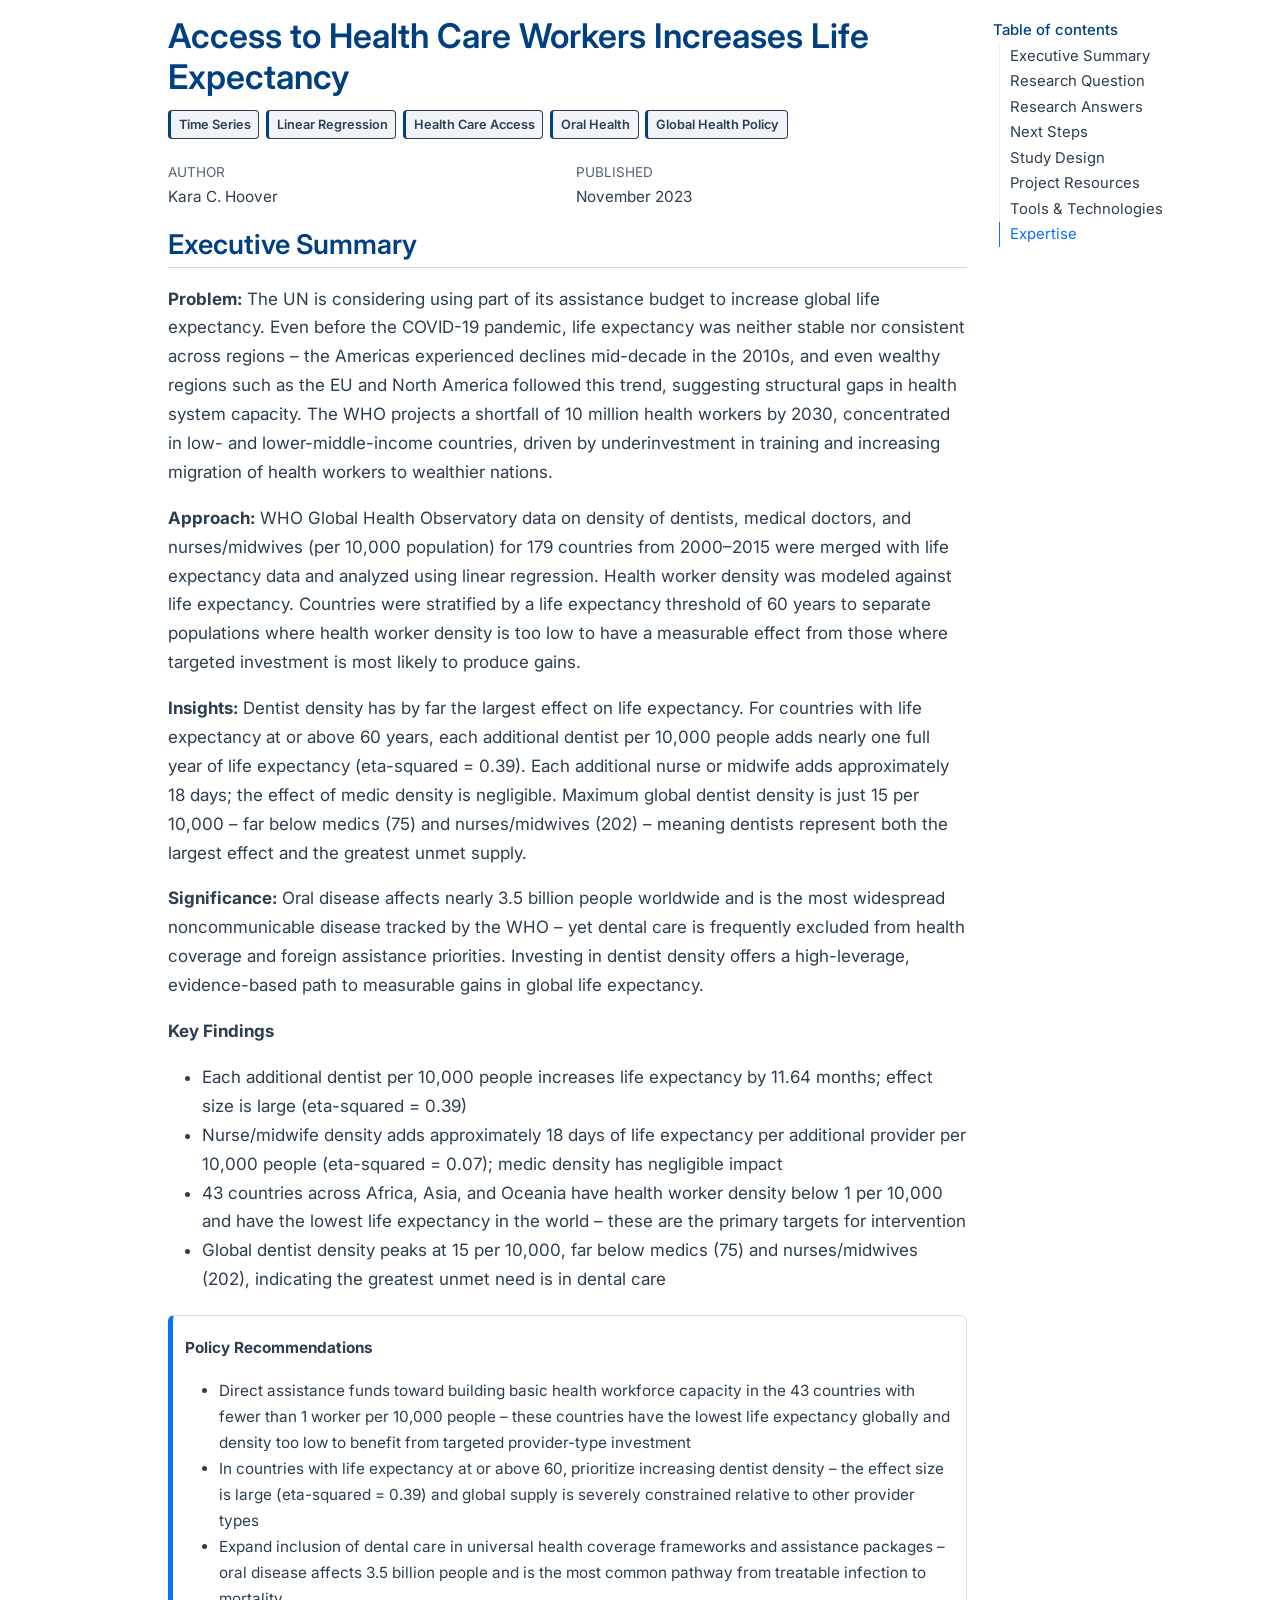
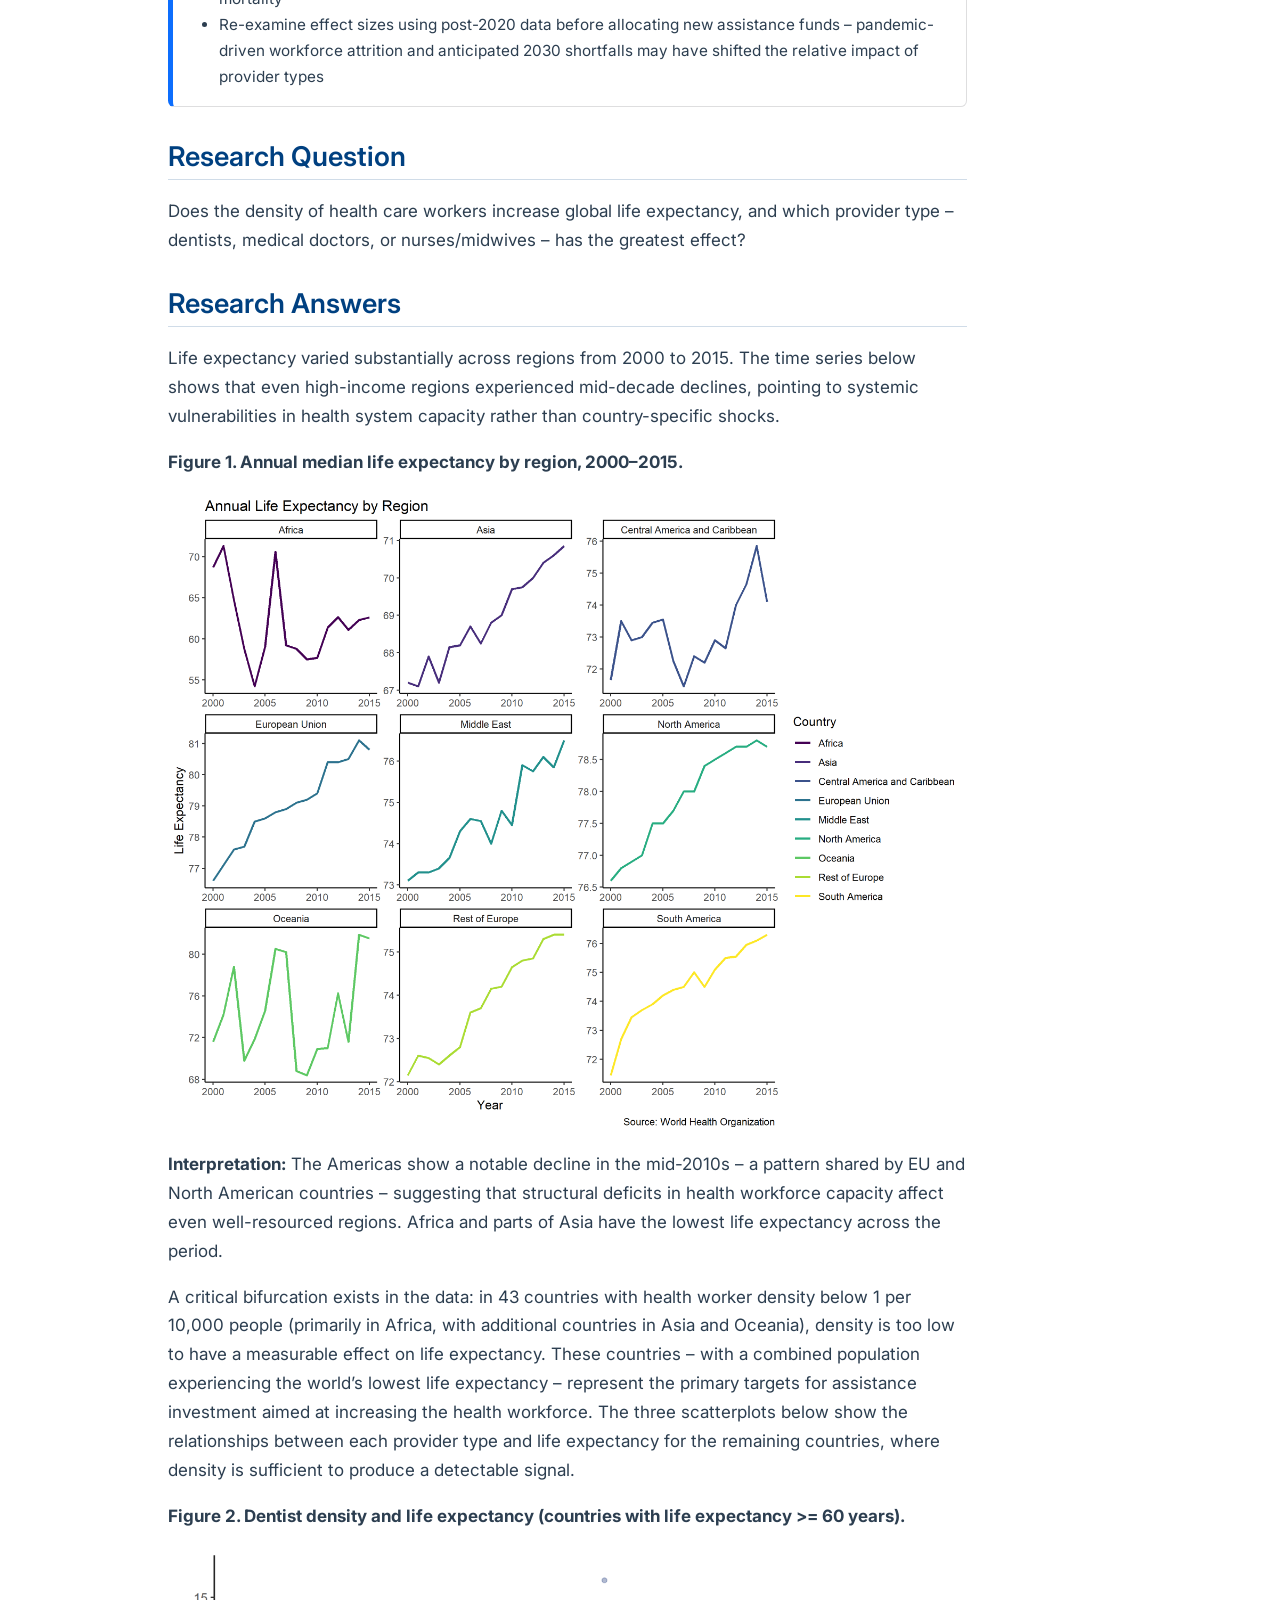
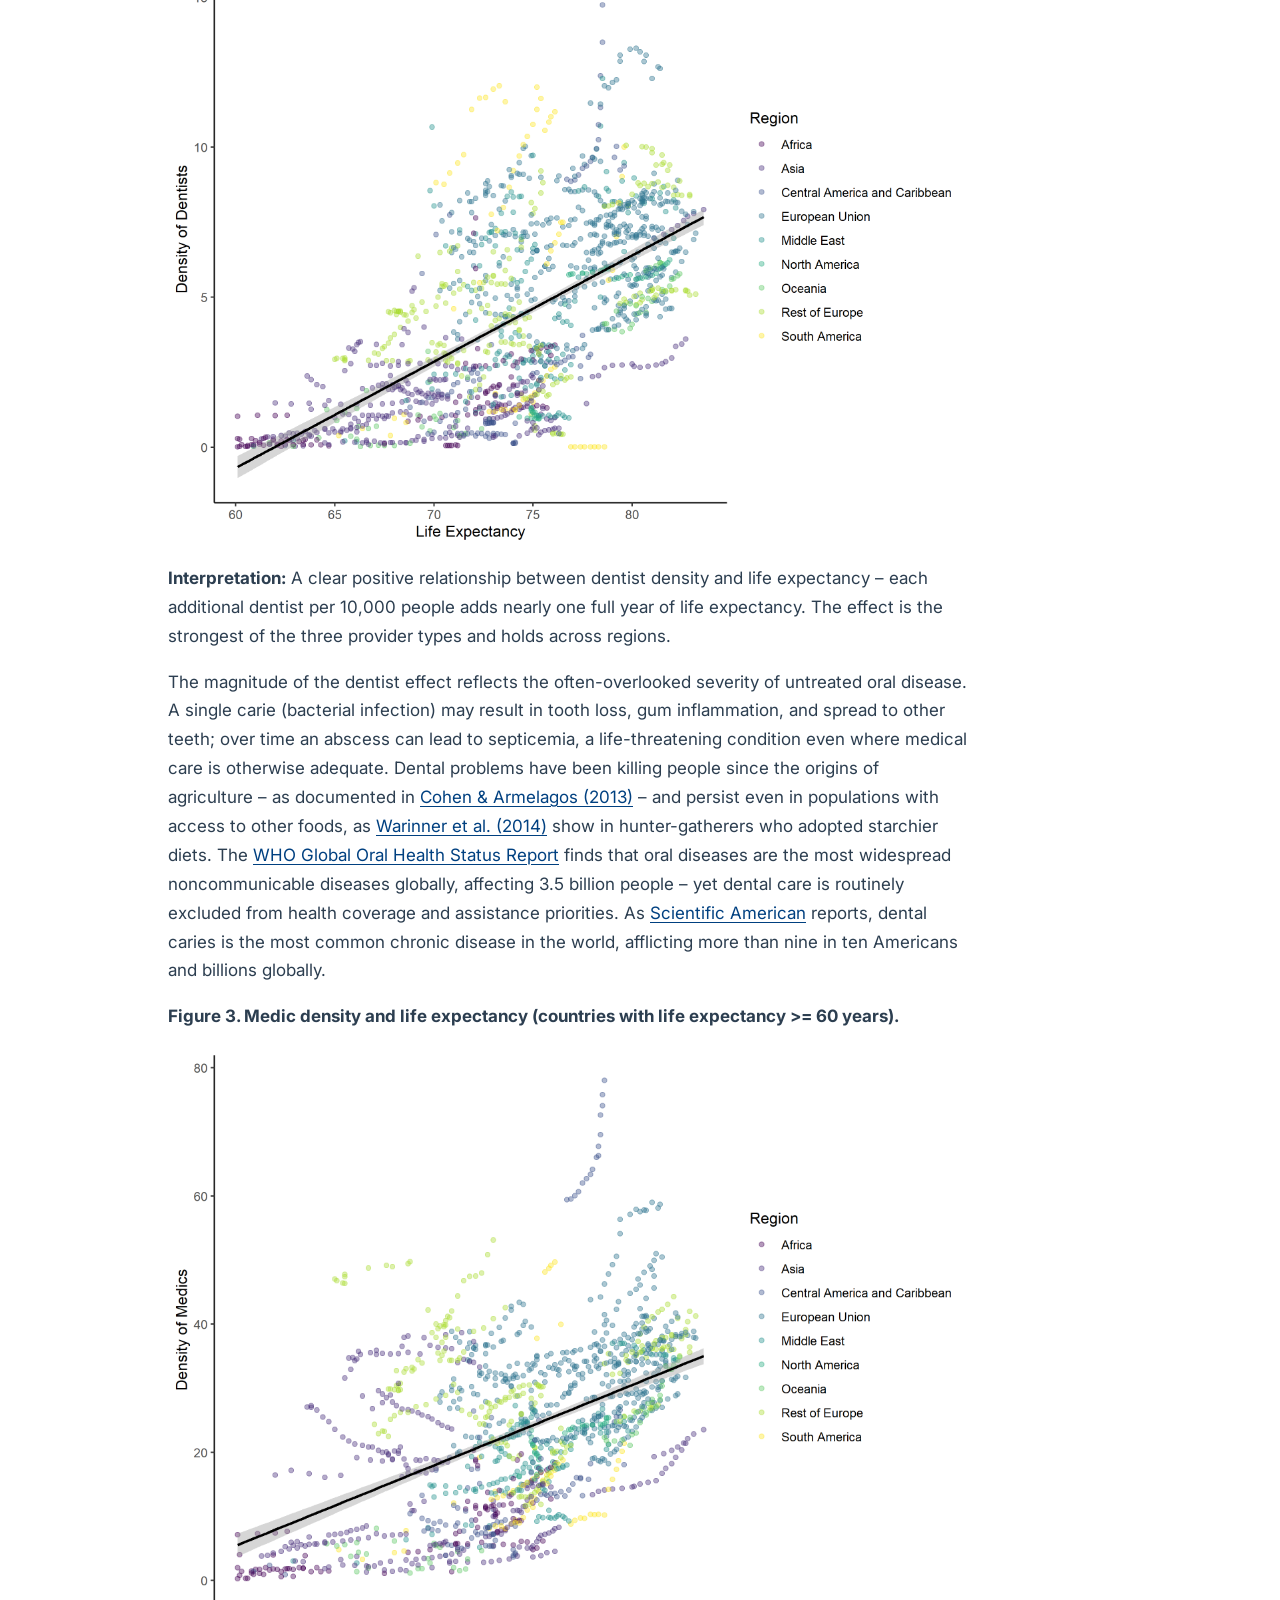
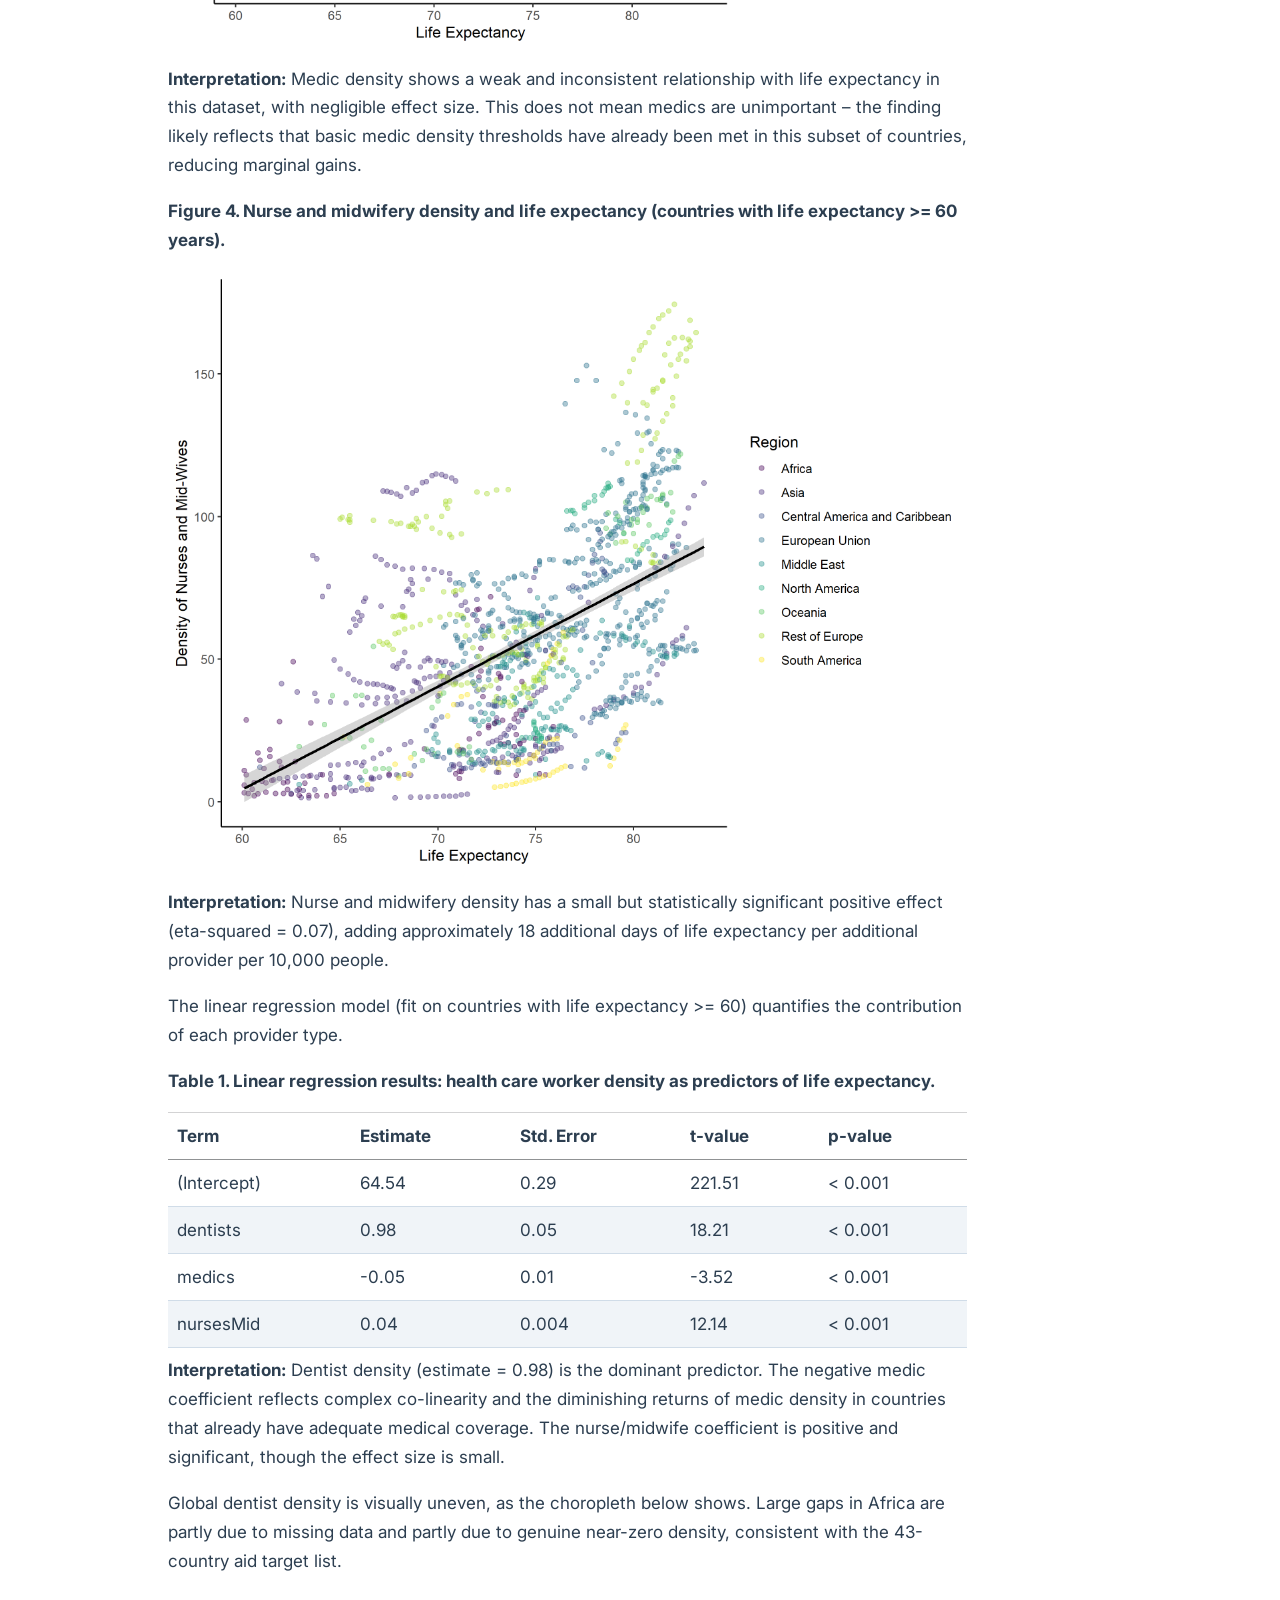
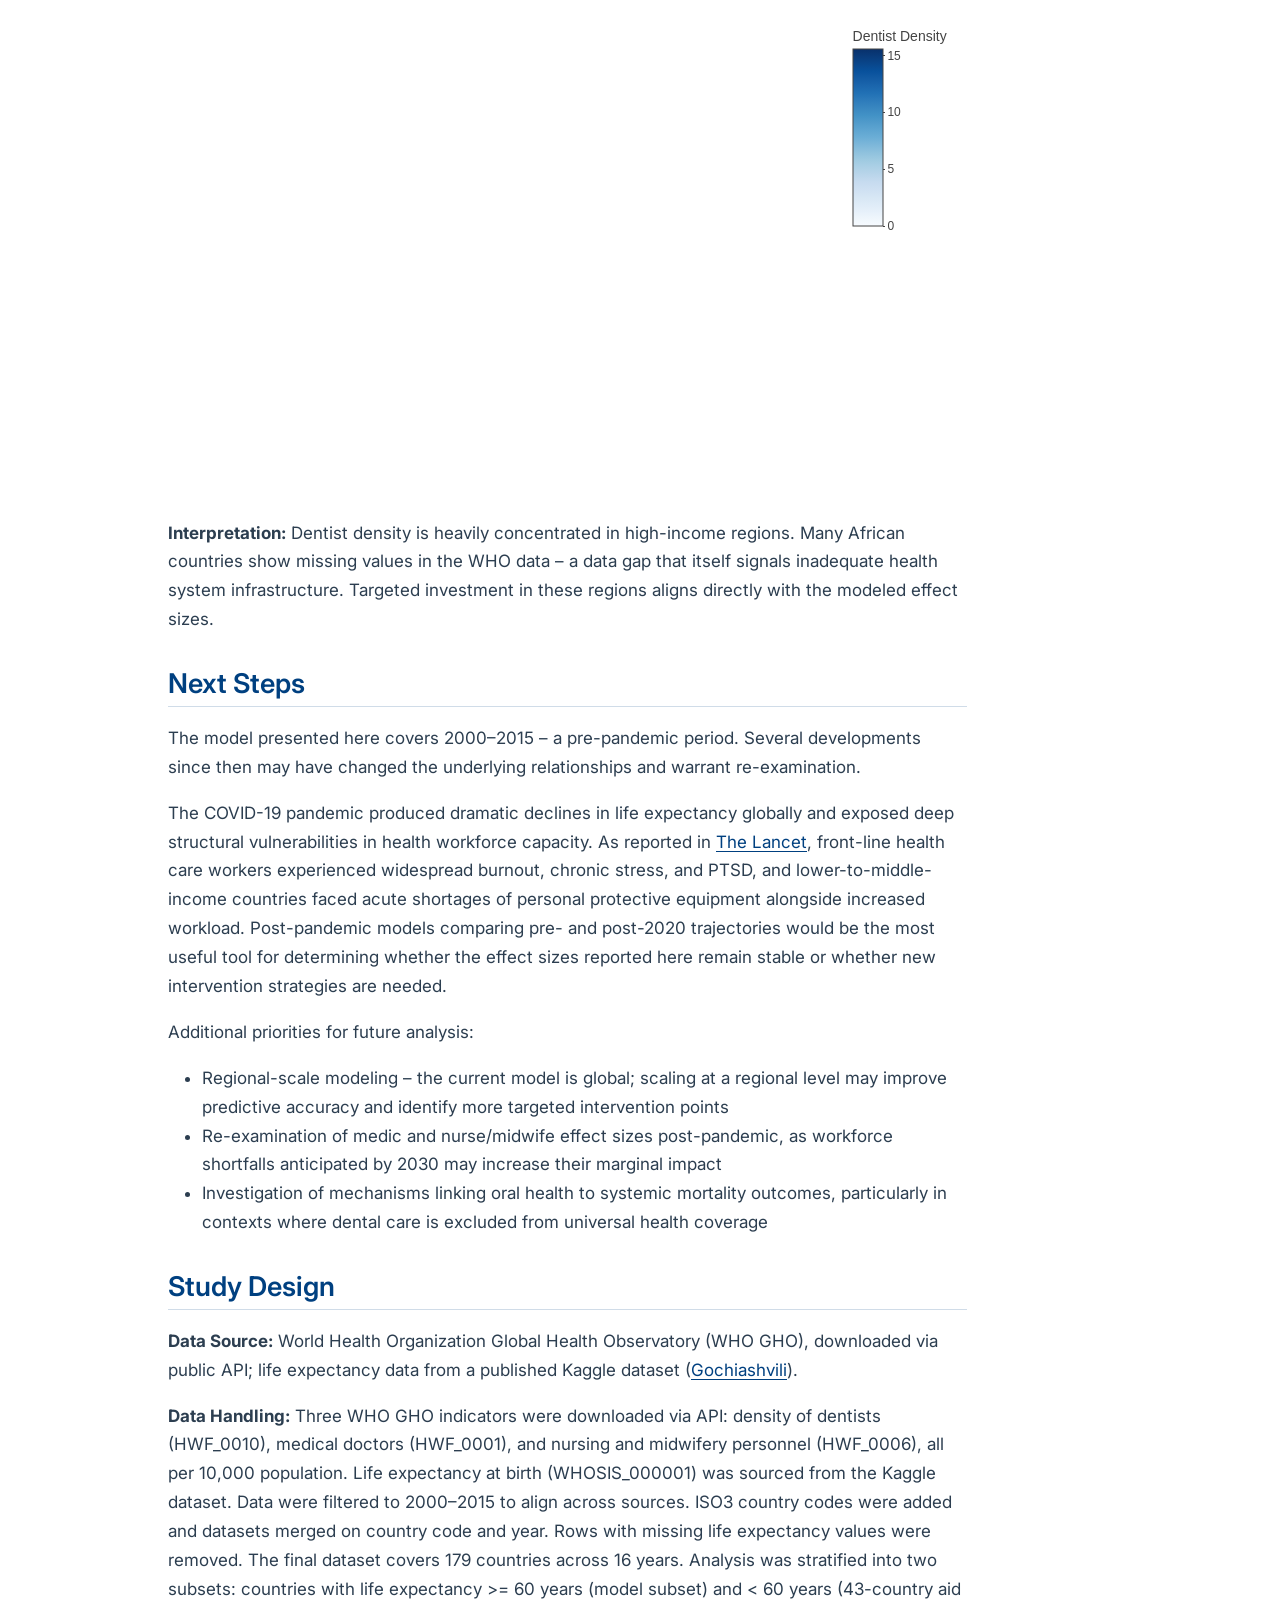
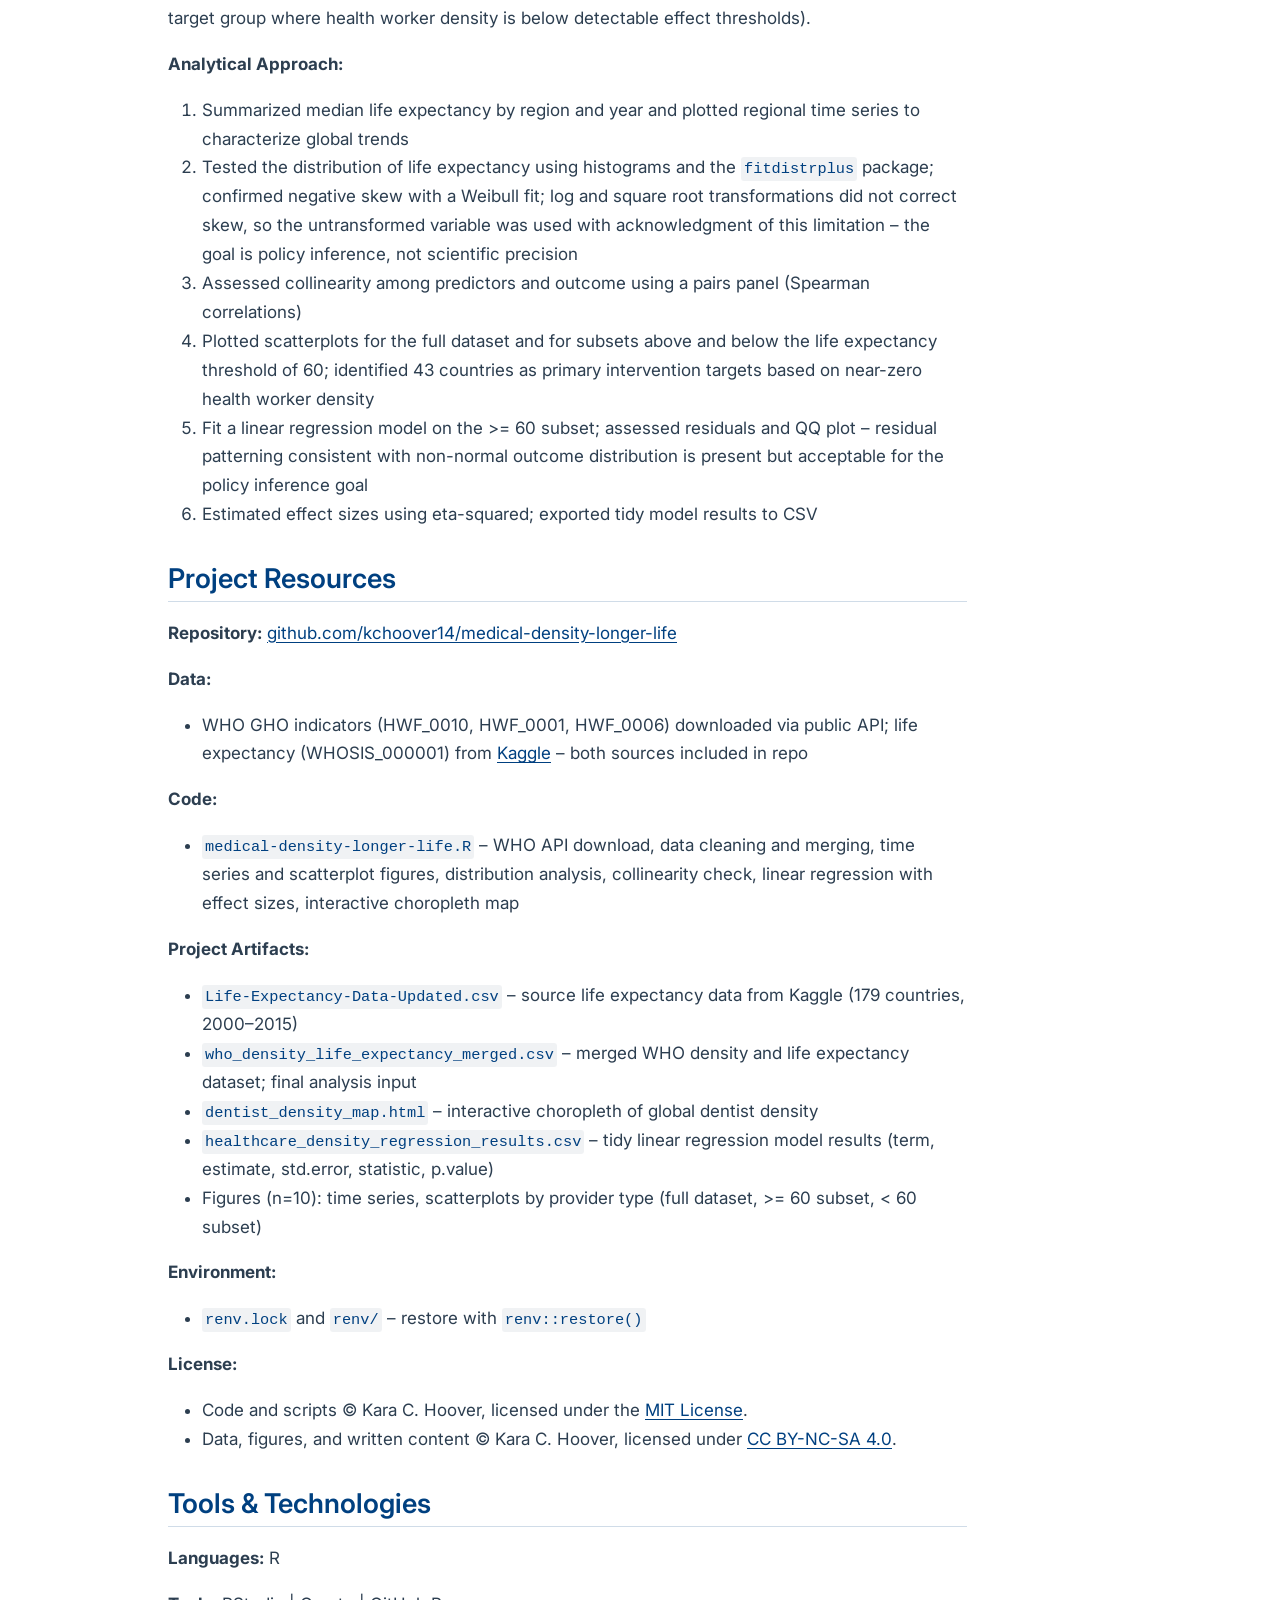
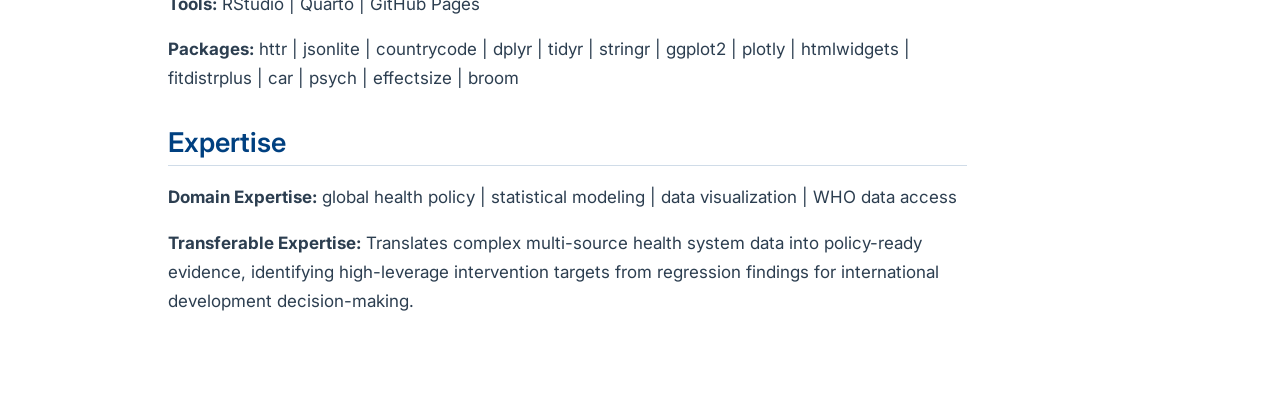
==== commit e09efb63: "push html" ====
--- a/index.html
+++ b/index.html
@@ -232,8 +232,7 @@
 <p><strong>Repository:</strong> <a href="https://github.com/kchoover14/medical-density-longer-life">github.com/kchoover14/medical-density-longer-life</a></p>
 <p><strong>Data:</strong></p>
 <ul>
-<li>WHO GHO indicators downloaded via public API (HWF_0010, HWF_0001, HWF_0006, WHOSIS_000001); merged dataset included in repo as <code>finalData-Expectency.csv</code></li>
-<li>Life expectancy source data (<code>Life-Expectancy-Data-Updated.csv</code>) from <a href="https://www.kaggle.com/datasets/lashagoch/life-expectancy-who-updated/">Kaggle</a></li>
+<li>WHO GHO indicators (HWF_0010, HWF_0001, HWF_0006) downloaded via public API; life expectancy (WHOSIS_000001) from <a href="https://www.kaggle.com/datasets/lashagoch/life-expectancy-who-updated/">Kaggle</a> – both sources included in repo</li>
 </ul>
 <p><strong>Code:</strong></p>
 <ul>
@@ -241,8 +240,10 @@
 </ul>
 <p><strong>Project Artifacts:</strong></p>
 <ul>
+<li><code>Life-Expectancy-Data-Updated.csv</code> – source life expectancy data from Kaggle (179 countries, 2000–2015)</li>
+<li><code>who_density_life_expectancy_merged.csv</code> – merged WHO density and life expectancy dataset; final analysis input</li>
 <li><code>dentist_density_map.html</code> – interactive choropleth of global dentist density</li>
-<li><code>hoover-brief-results.csv</code> – tidy linear regression model results</li>
+<li><code>healthcare_density_regression_results.csv</code> – tidy linear regression model results (term, estimate, std.error, statistic, p.value)</li>
 <li>Figures (n=10): time series, scatterplots by provider type (full dataset, &gt;= 60 subset, &lt; 60 subset)</li>
 </ul>
 <p><strong>Environment:</strong></p>
--- a/medical-density-longer-life_files/libs/quarto-html/quarto-syntax-highlighting-076ecbd647e1f0418c5051713cd9b730.css
+++ b/medical-density-longer-life_files/libs/quarto-html/quarto-syntax-highlighting-076ecbd647e1f0418c5051713cd9b730.css
@@ -0,0 +1,236 @@
+/* quarto syntax highlight colors */
+:root {
+  --quarto-hl-ot-color: #003B4F;
+  --quarto-hl-at-color: #657422;
+  --quarto-hl-ss-color: #20794D;
+  --quarto-hl-an-color: #5E5E5E;
+  --quarto-hl-fu-color: #4758AB;
+  --quarto-hl-st-color: #20794D;
+  --quarto-hl-cf-color: #003B4F;
+  --quarto-hl-op-color: #5E5E5E;
+  --quarto-hl-er-color: #AD0000;
+  --quarto-hl-bn-color: #AD0000;
+  --quarto-hl-al-color: #AD0000;
+  --quarto-hl-va-color: #111111;
+  --quarto-hl-bu-color: inherit;
+  --quarto-hl-ex-color: inherit;
+  --quarto-hl-pp-color: #AD0000;
+  --quarto-hl-in-color: #5E5E5E;
+  --quarto-hl-vs-color: #20794D;
+  --quarto-hl-wa-color: #5E5E5E;
+  --quarto-hl-do-color: #5E5E5E;
+  --quarto-hl-im-color: #00769E;
+  --quarto-hl-ch-color: #20794D;
+  --quarto-hl-dt-color: #AD0000;
+  --quarto-hl-fl-color: #AD0000;
+  --quarto-hl-co-color: #5E5E5E;
+  --quarto-hl-cv-color: #5E5E5E;
+  --quarto-hl-cn-color: #8f5902;
+  --quarto-hl-sc-color: #5E5E5E;
+  --quarto-hl-dv-color: #AD0000;
+  --quarto-hl-kw-color: #003B4F;
+}
+
+/* other quarto variables */
+:root {
+  --quarto-font-monospace: SFMono-Regular, Menlo, Monaco, Consolas, "Liberation Mono", "Courier New", monospace;
+}
+
+/* syntax highlight based on Pandoc's rules */
+pre > code.sourceCode > span {
+  color: #003B4F;
+}
+
+code.sourceCode > span {
+  color: #003B4F;
+}
+
+div.sourceCode,
+div.sourceCode pre.sourceCode {
+  color: #003B4F;
+}
+
+/* Normal */
+code span {
+  color: #003B4F;
+}
+
+/* Alert */
+code span.al {
+  color: #AD0000;
+  font-style: inherit;
+}
+
+/* Annotation */
+code span.an {
+  color: #5E5E5E;
+  font-style: inherit;
+}
+
+/* Attribute */
+code span.at {
+  color: #657422;
+  font-style: inherit;
+}
+
+/* BaseN */
+code span.bn {
+  color: #AD0000;
+  font-style: inherit;
+}
+
+/* BuiltIn */
+code span.bu {
+  font-style: inherit;
+}
+
+/* ControlFlow */
+code span.cf {
+  color: #003B4F;
+  font-weight: bold;
+  font-style: inherit;
+}
+
+/* Char */
+code span.ch {
+  color: #20794D;
+  font-style: inherit;
+}
+
+/* Constant */
+code span.cn {
+  color: #8f5902;
+  font-style: inherit;
+}
+
+/* Comment */
+code span.co {
+  color: #5E5E5E;
+  font-style: inherit;
+}
+
+/* CommentVar */
+code span.cv {
+  color: #5E5E5E;
+  font-style: italic;
+}
+
+/* Documentation */
+code span.do {
+  color: #5E5E5E;
+  font-style: italic;
+}
+
+/* DataType */
+code span.dt {
+  color: #AD0000;
+  font-style: inherit;
+}
+
+/* DecVal */
+code span.dv {
+  color: #AD0000;
+  font-style: inherit;
+}
+
+/* Error */
+code span.er {
+  color: #AD0000;
+  font-style: inherit;
+}
+
+/* Extension */
+code span.ex {
+  font-style: inherit;
+}
+
+/* Float */
+code span.fl {
+  color: #AD0000;
+  font-style: inherit;
+}
+
+/* Function */
+code span.fu {
+  color: #4758AB;
+  font-style: inherit;
+}
+
+/* Import */
+code span.im {
+  color: #00769E;
+  font-style: inherit;
+}
+
+/* Information */
+code span.in {
+  color: #5E5E5E;
+  font-style: inherit;
+}
+
+/* Keyword */
+code span.kw {
+  color: #003B4F;
+  font-weight: bold;
+  font-style: inherit;
+}
+
+/* Operator */
+code span.op {
+  color: #5E5E5E;
+  font-style: inherit;
+}
+
+/* Other */
+code span.ot {
+  color: #003B4F;
+  font-style: inherit;
+}
+
+/* Preprocessor */
+code span.pp {
+  color: #AD0000;
+  font-style: inherit;
+}
+
+/* SpecialChar */
+code span.sc {
+  color: #5E5E5E;
+  font-style: inherit;
+}
+
+/* SpecialString */
+code span.ss {
+  color: #20794D;
+  font-style: inherit;
+}
+
+/* String */
+code span.st {
+  color: #20794D;
+  font-style: inherit;
+}
+
+/* Variable */
+code span.va {
+  color: #111111;
+  font-style: inherit;
+}
+
+/* VerbatimString */
+code span.vs {
+  color: #20794D;
+  font-style: inherit;
+}
+
+/* Warning */
+code span.wa {
+  color: #5E5E5E;
+  font-style: italic;
+}
+
+.prevent-inlining {
+  content: "</";
+}
+
+/*# sourceMappingURL=90422d49aff3e90625b5b7f401293830.css.map */
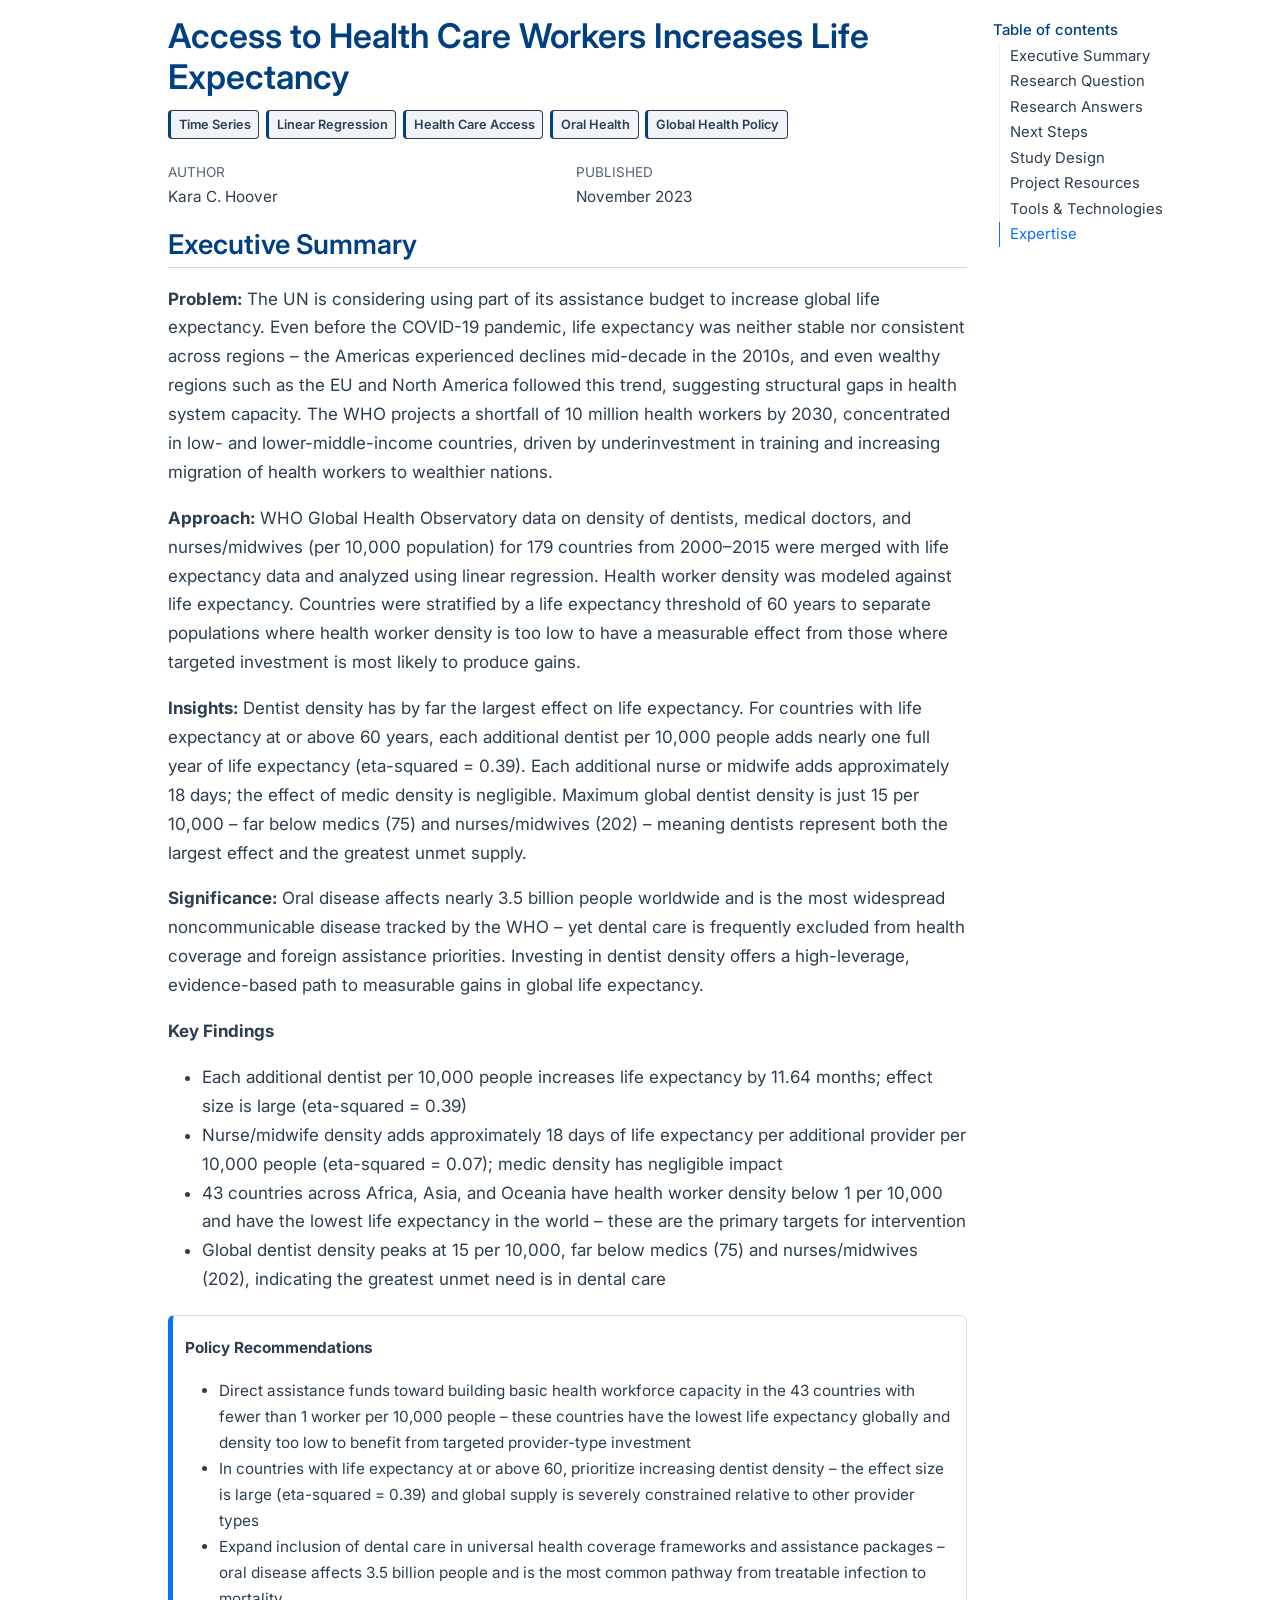
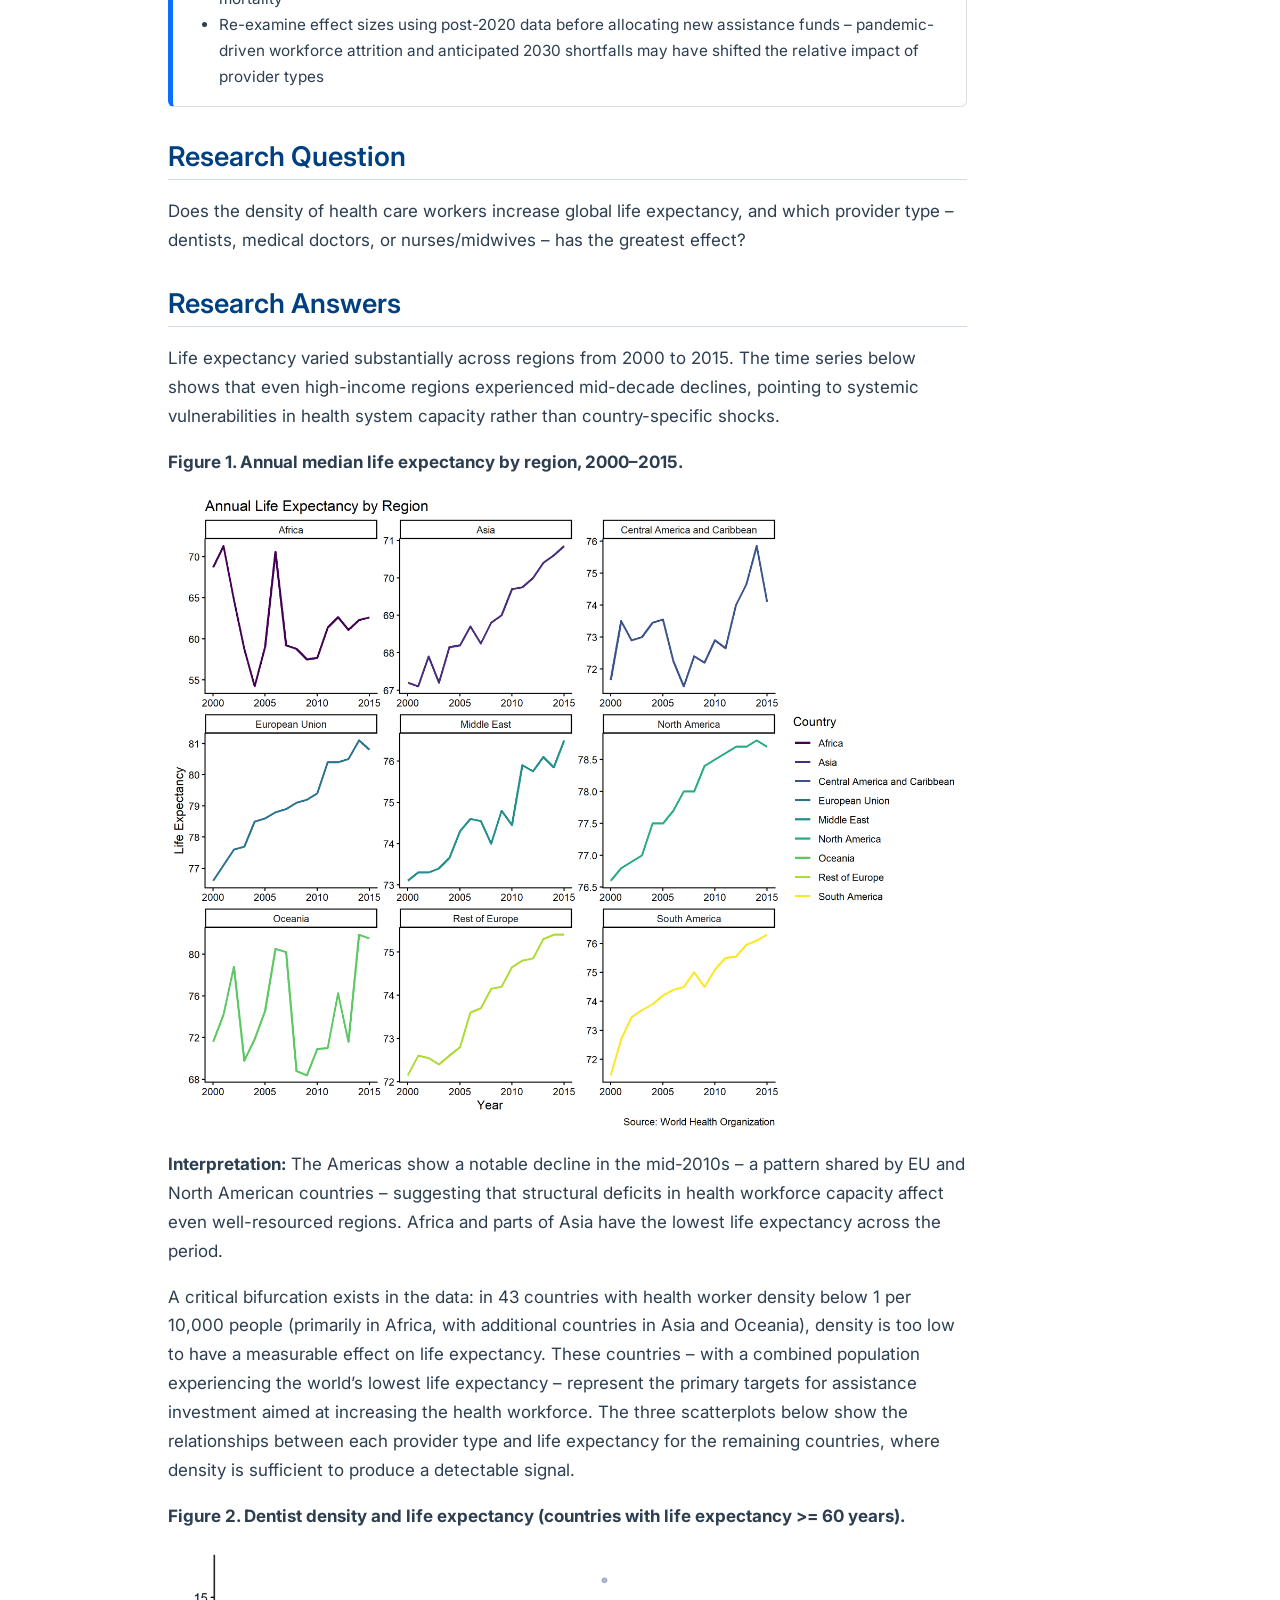
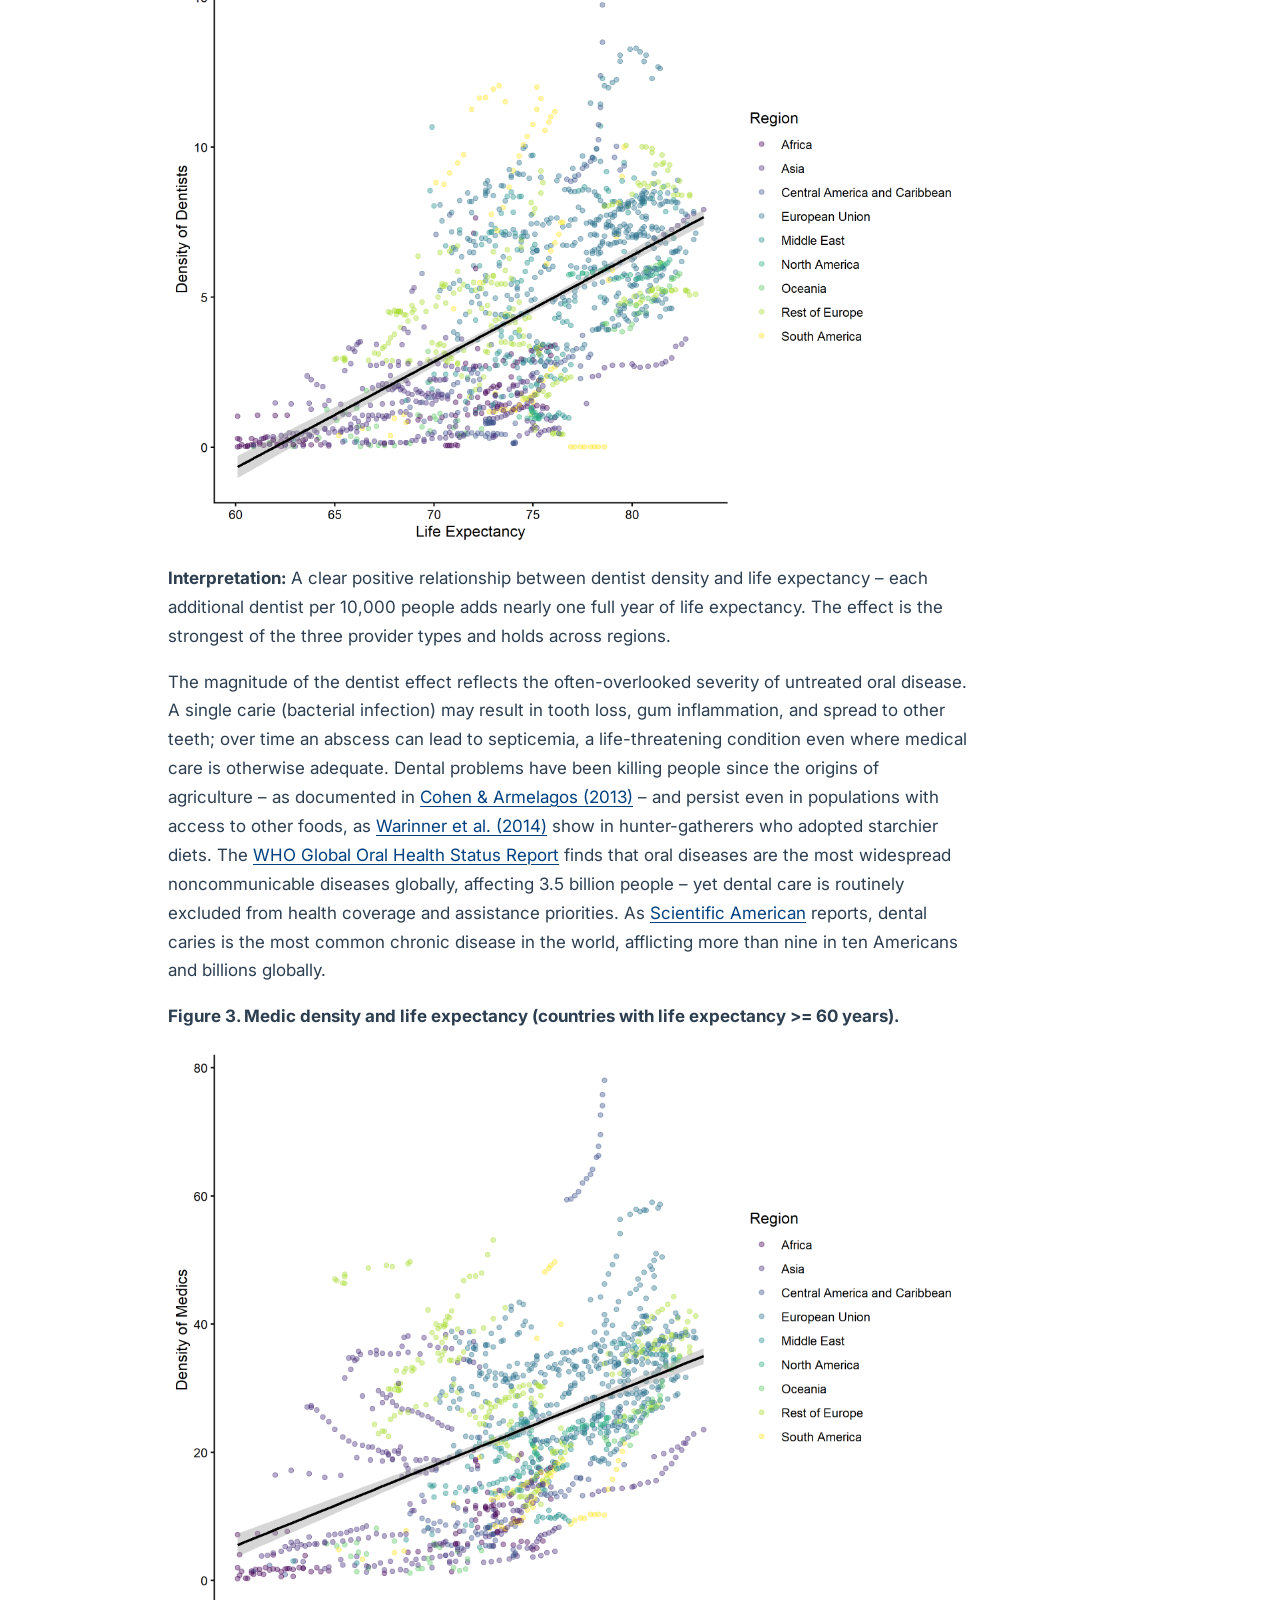
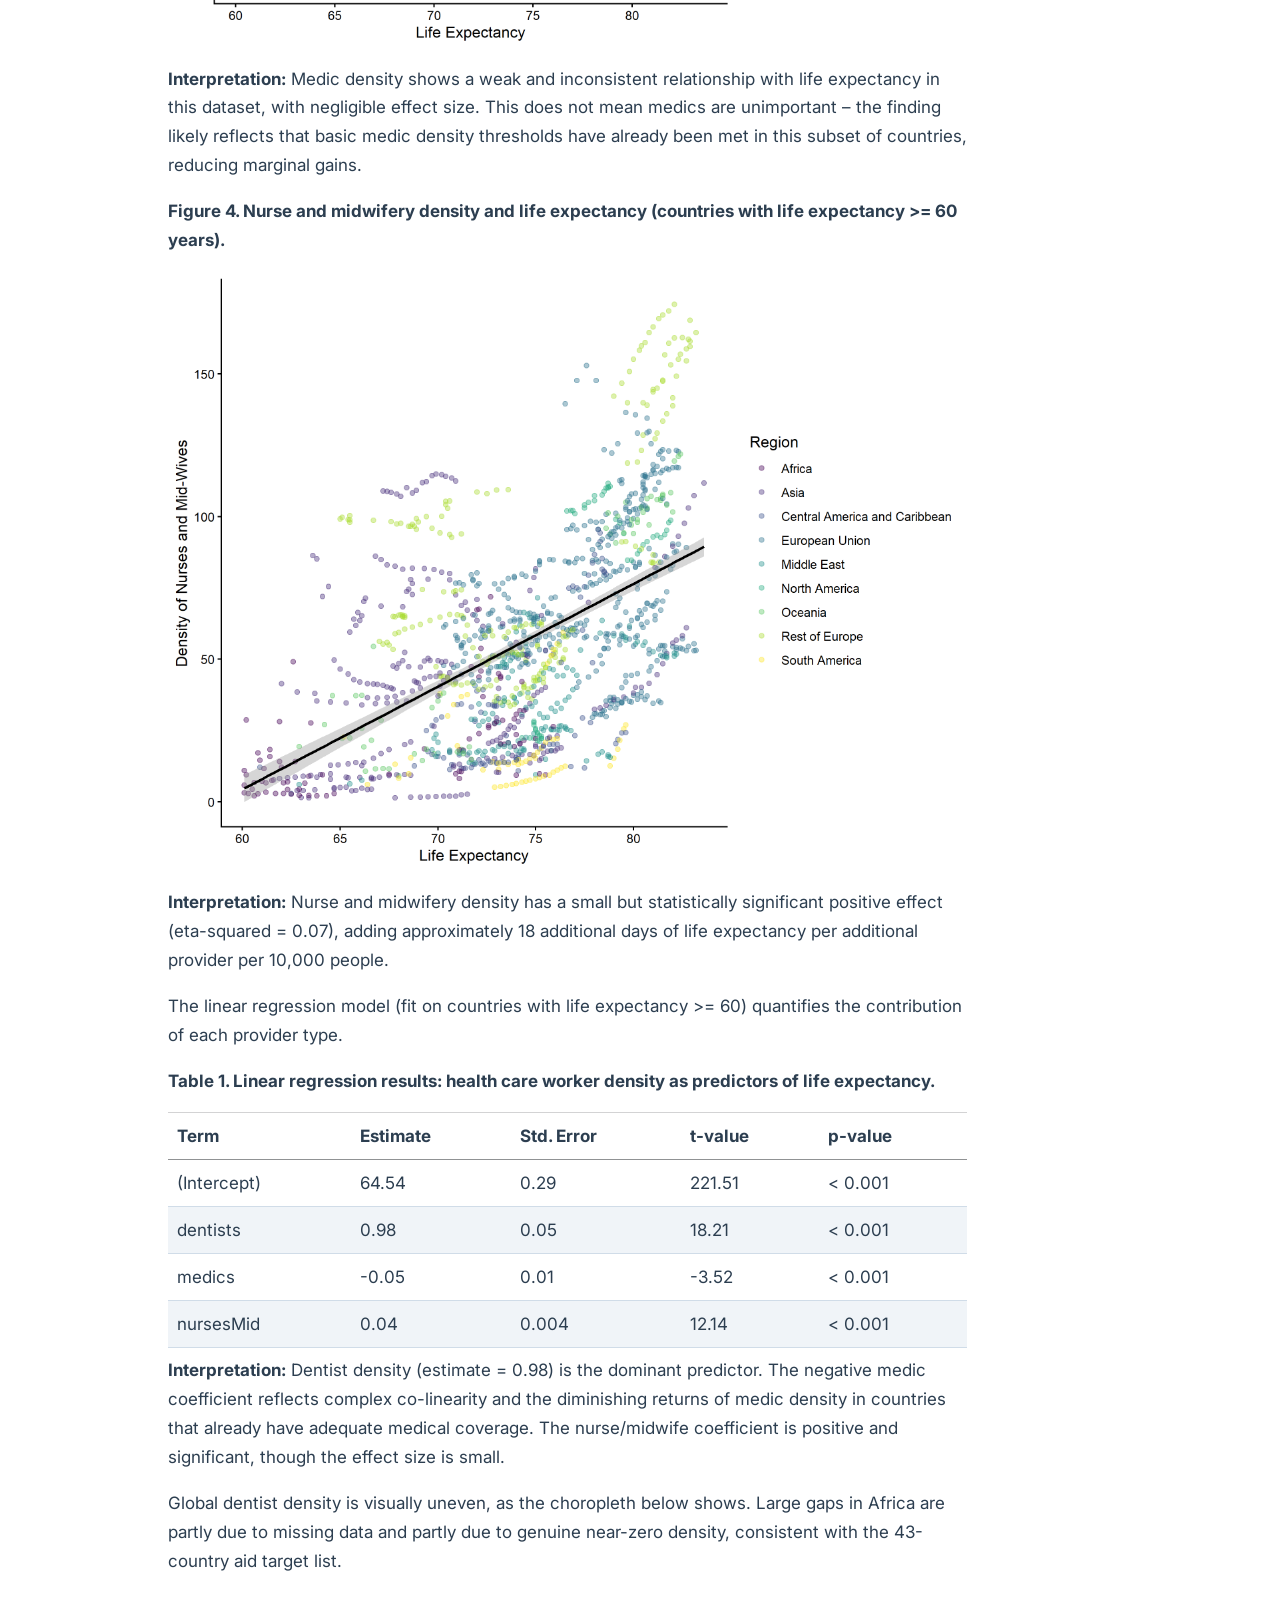
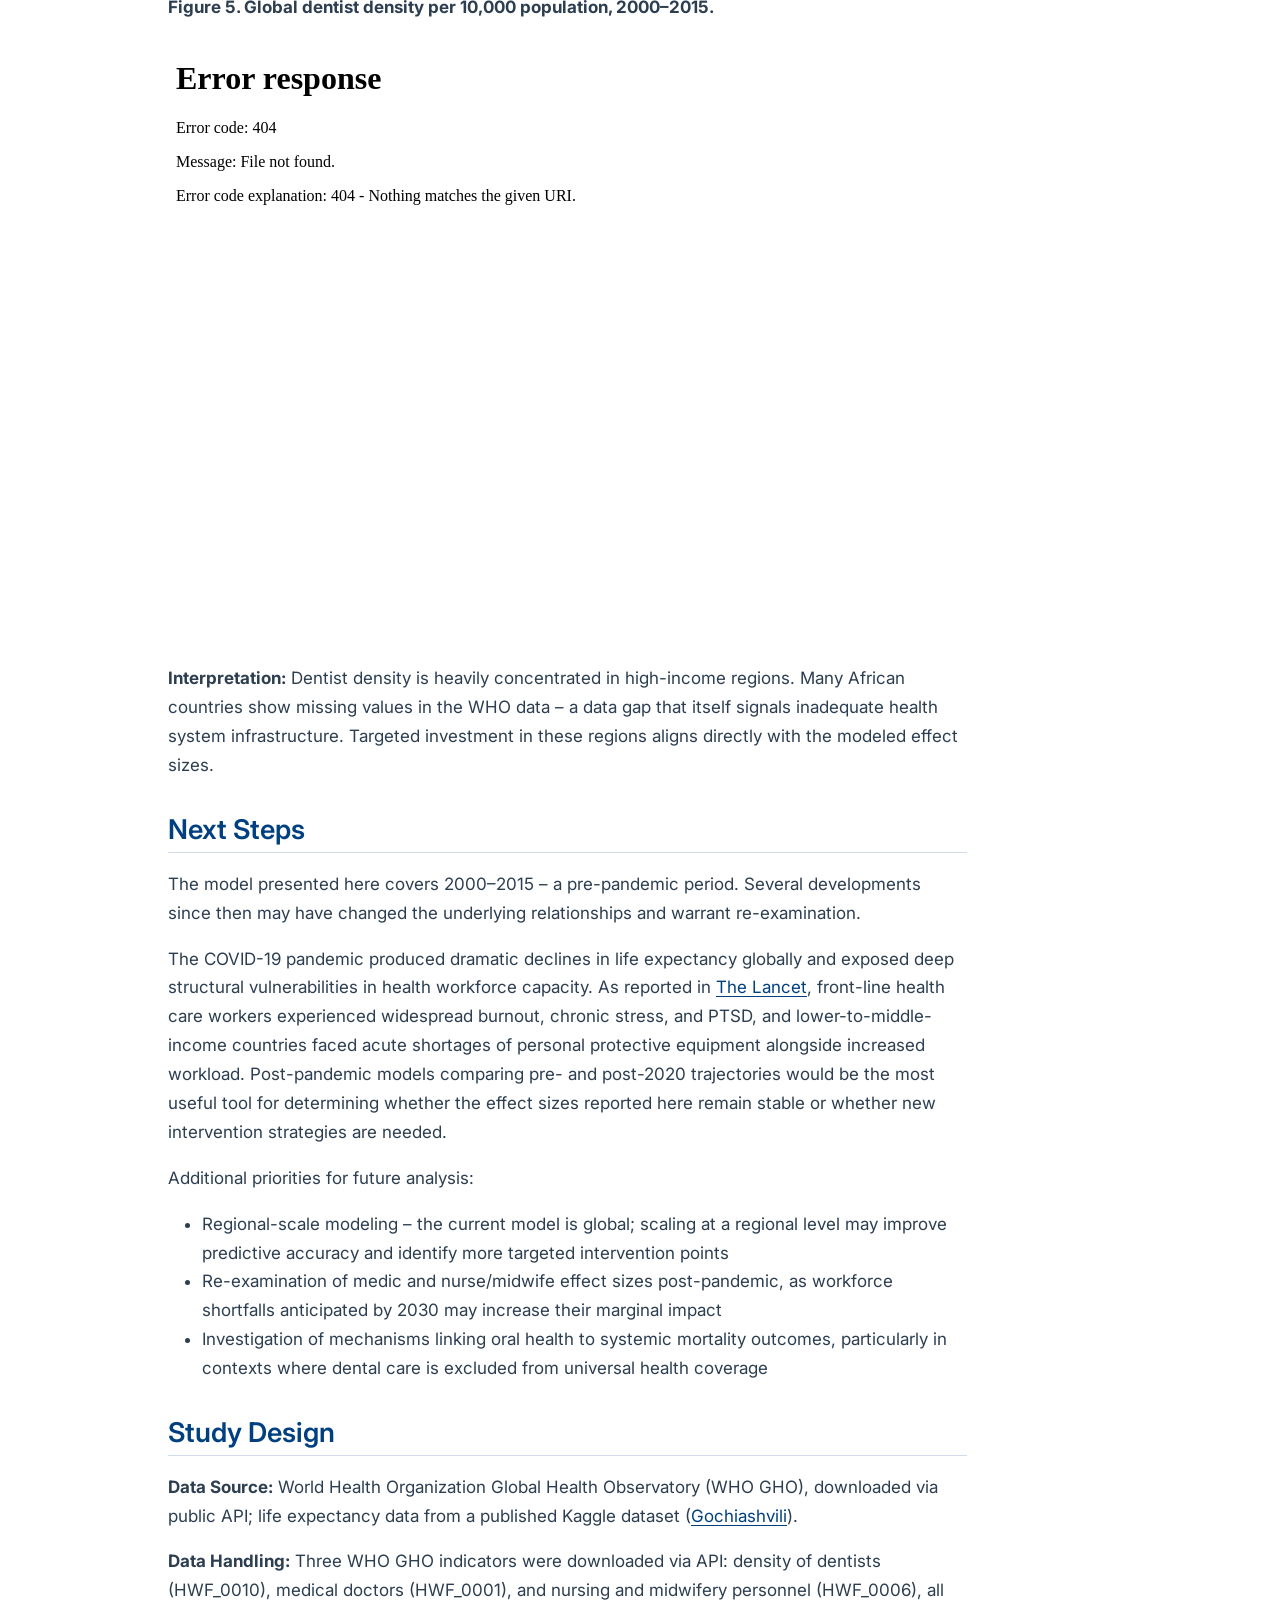
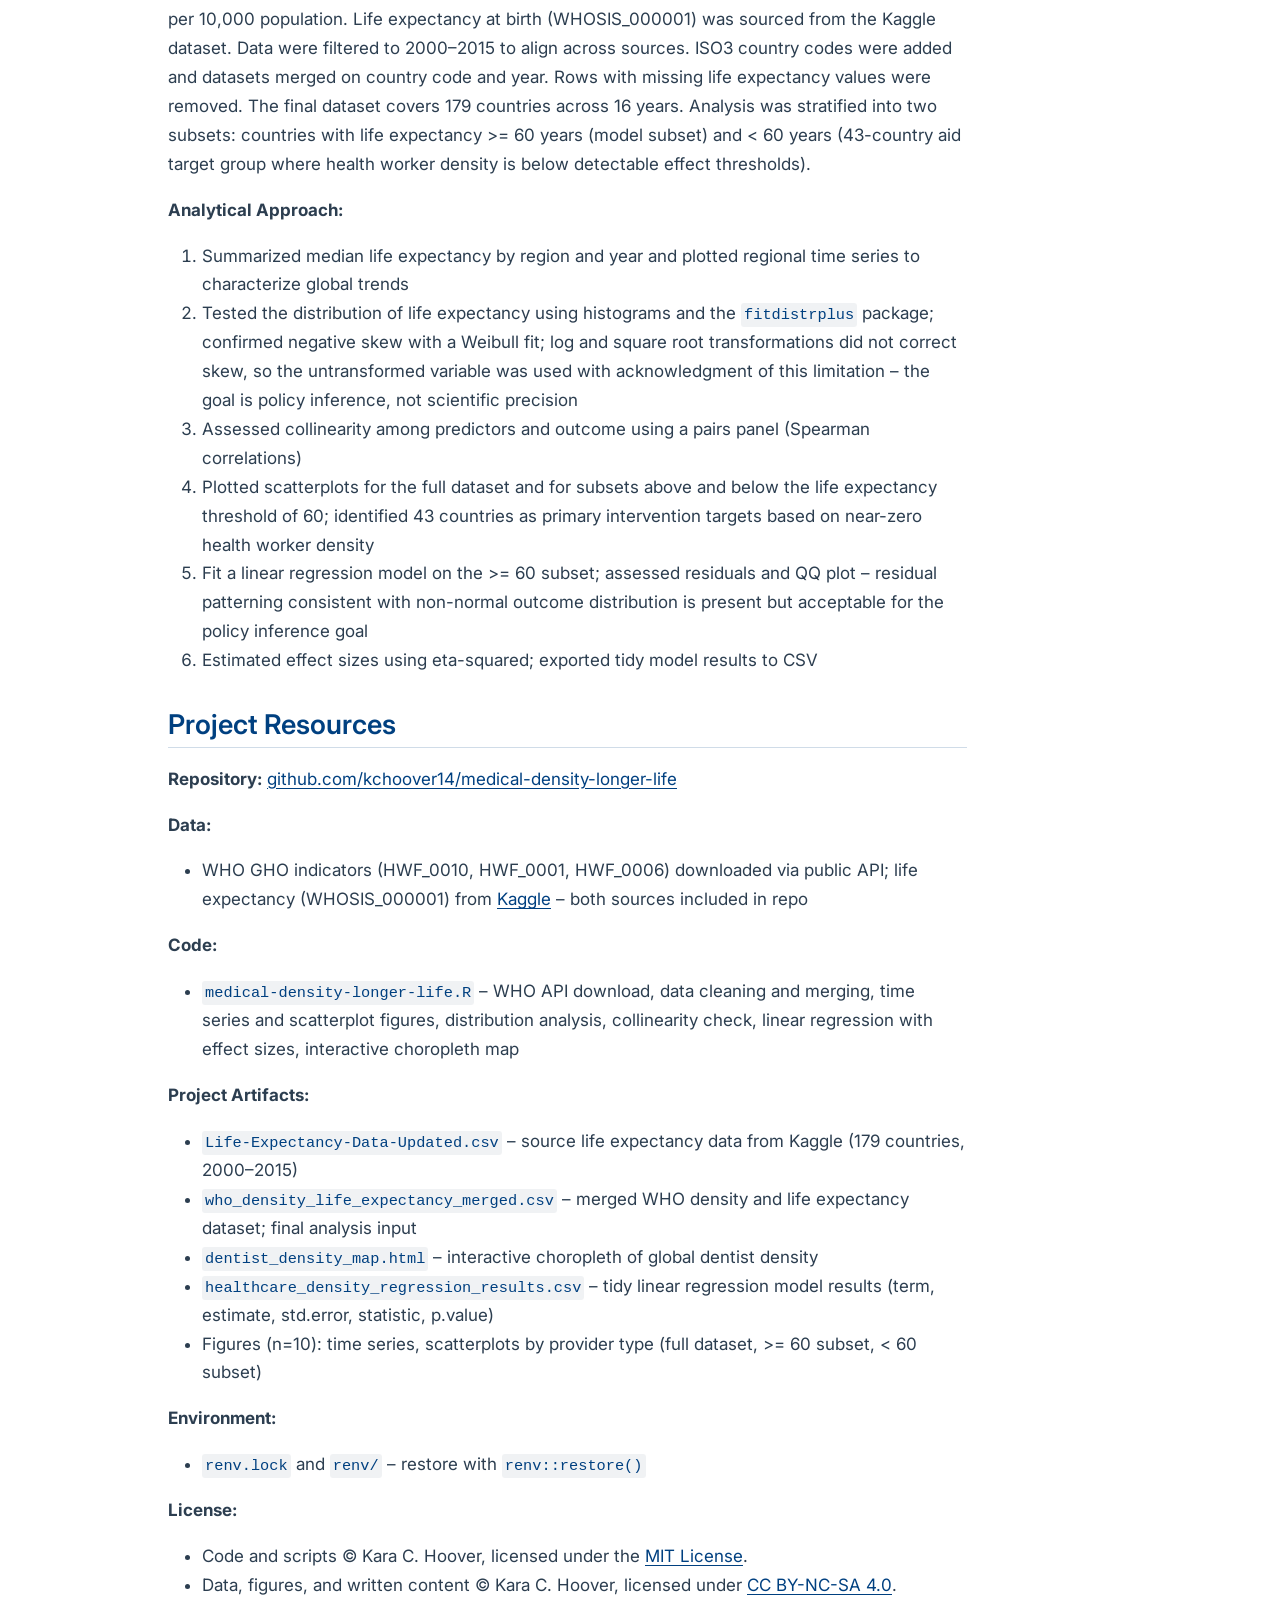
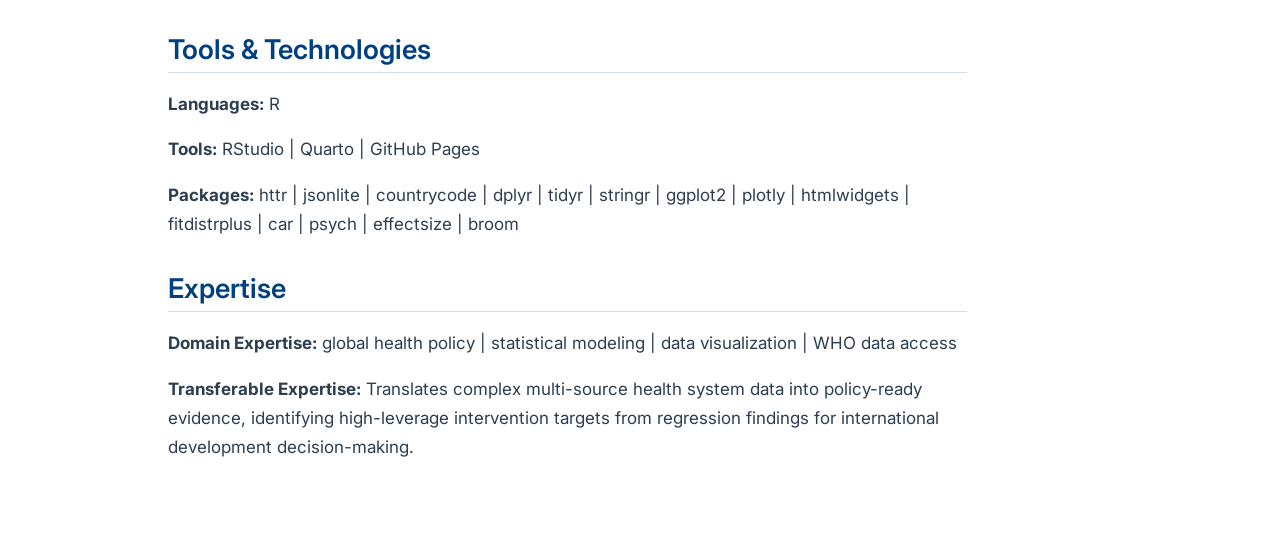
==== commit 4ca1d9fc: "update map" ====
--- a/index.html
+++ b/index.html
@@ -198,7 +198,8 @@
 </table>
 <p><strong>Interpretation:</strong> Dentist density (estimate = 0.98) is the dominant predictor. The negative medic coefficient reflects complex co-linearity and the diminishing returns of medic density in countries that already have adequate medical coverage. The nurse/midwife coefficient is positive and significant, though the effect size is small.</p>
 <p>Global dentist density is visually uneven, as the choropleth below shows. Large gaps in Africa are partly due to missing data and partly due to genuine near-zero density, consistent with the 43-country aid target list.</p>
-<iframe src="dentist_density_map.html" width="100%" height="500px" frameborder="0">
+<p><strong>Figure 5. Global dentist density per 10,000 population, 2000–2015.</strong></p>
+<iframe src="dentist_density_map.html" width="100%" height="600px" frameborder="0">
 </iframe>
 <p><strong>Interpretation:</strong> Dentist density is heavily concentrated in high-income regions. Many African countries show missing values in the WHO data – a data gap that itself signals inadequate health system infrastructure. Targeted investment in these regions aligns directly with the modeled effect sizes.</p>
 </section>
